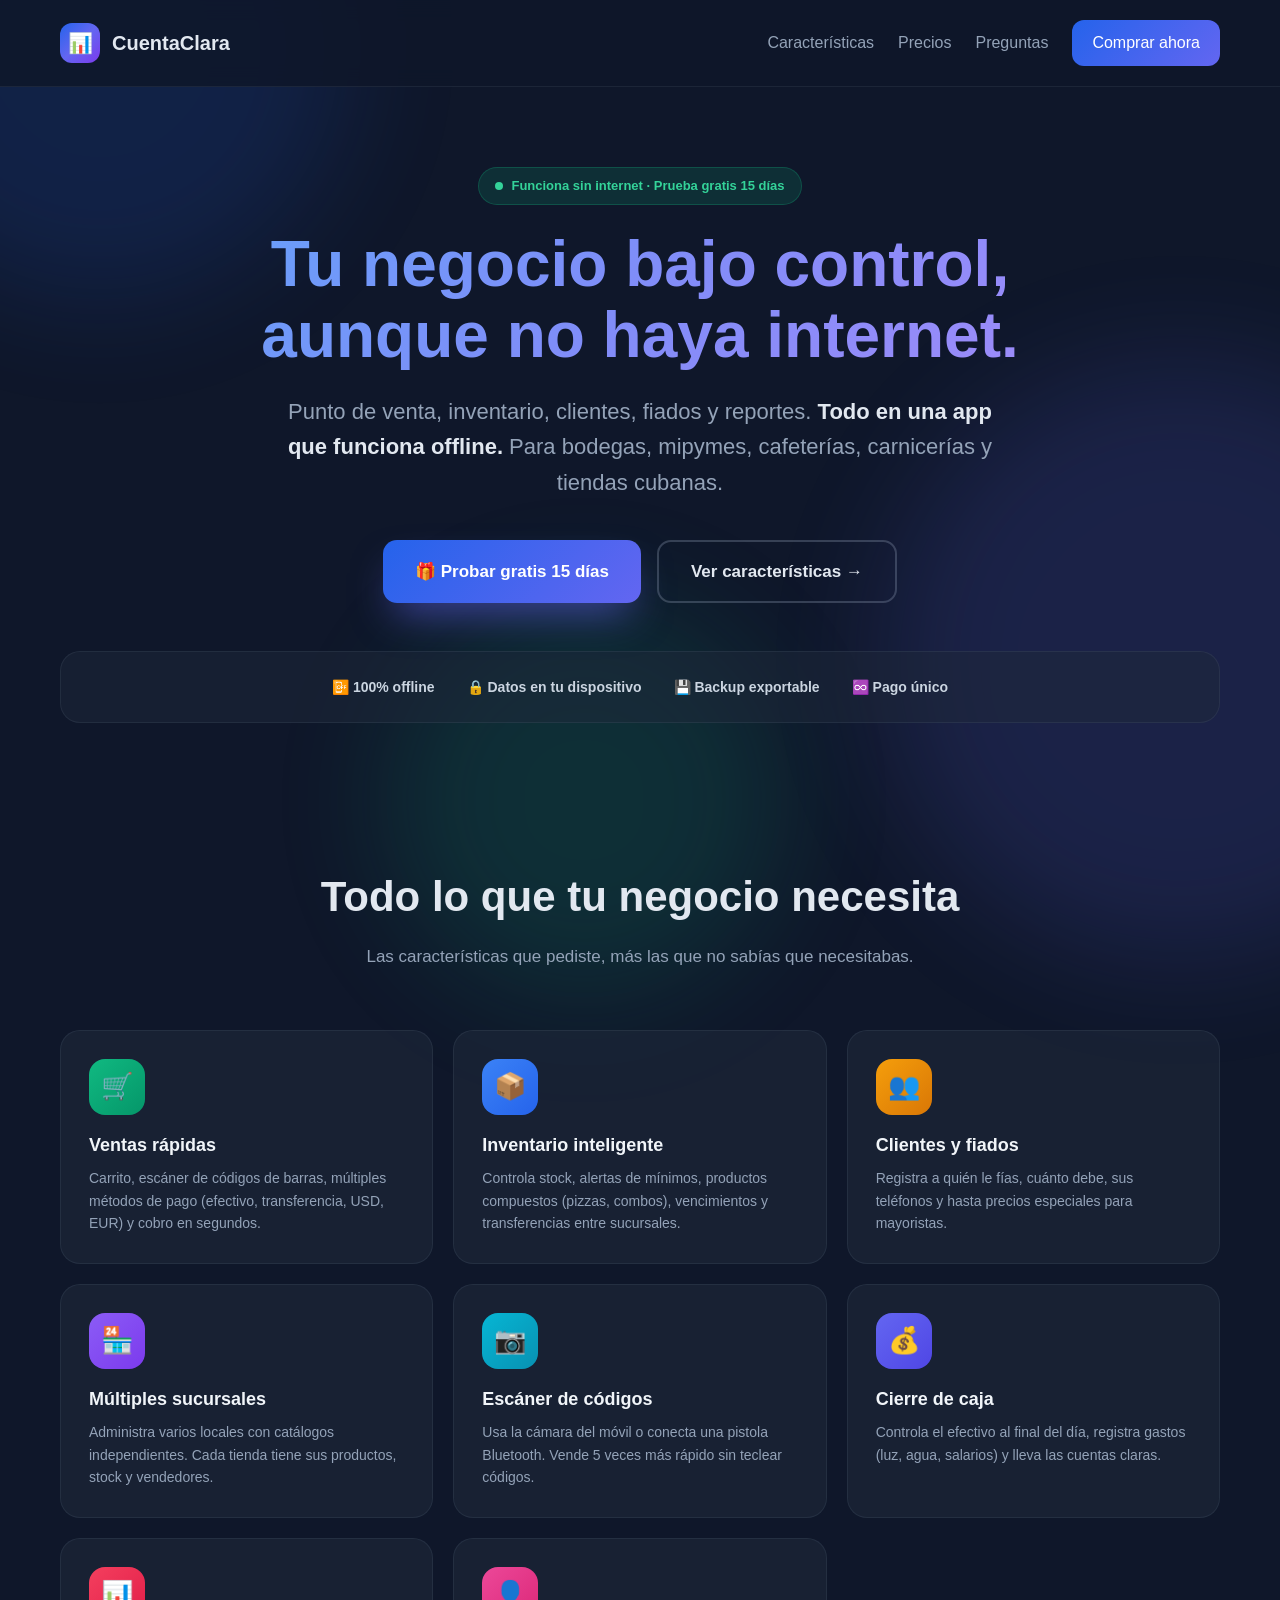
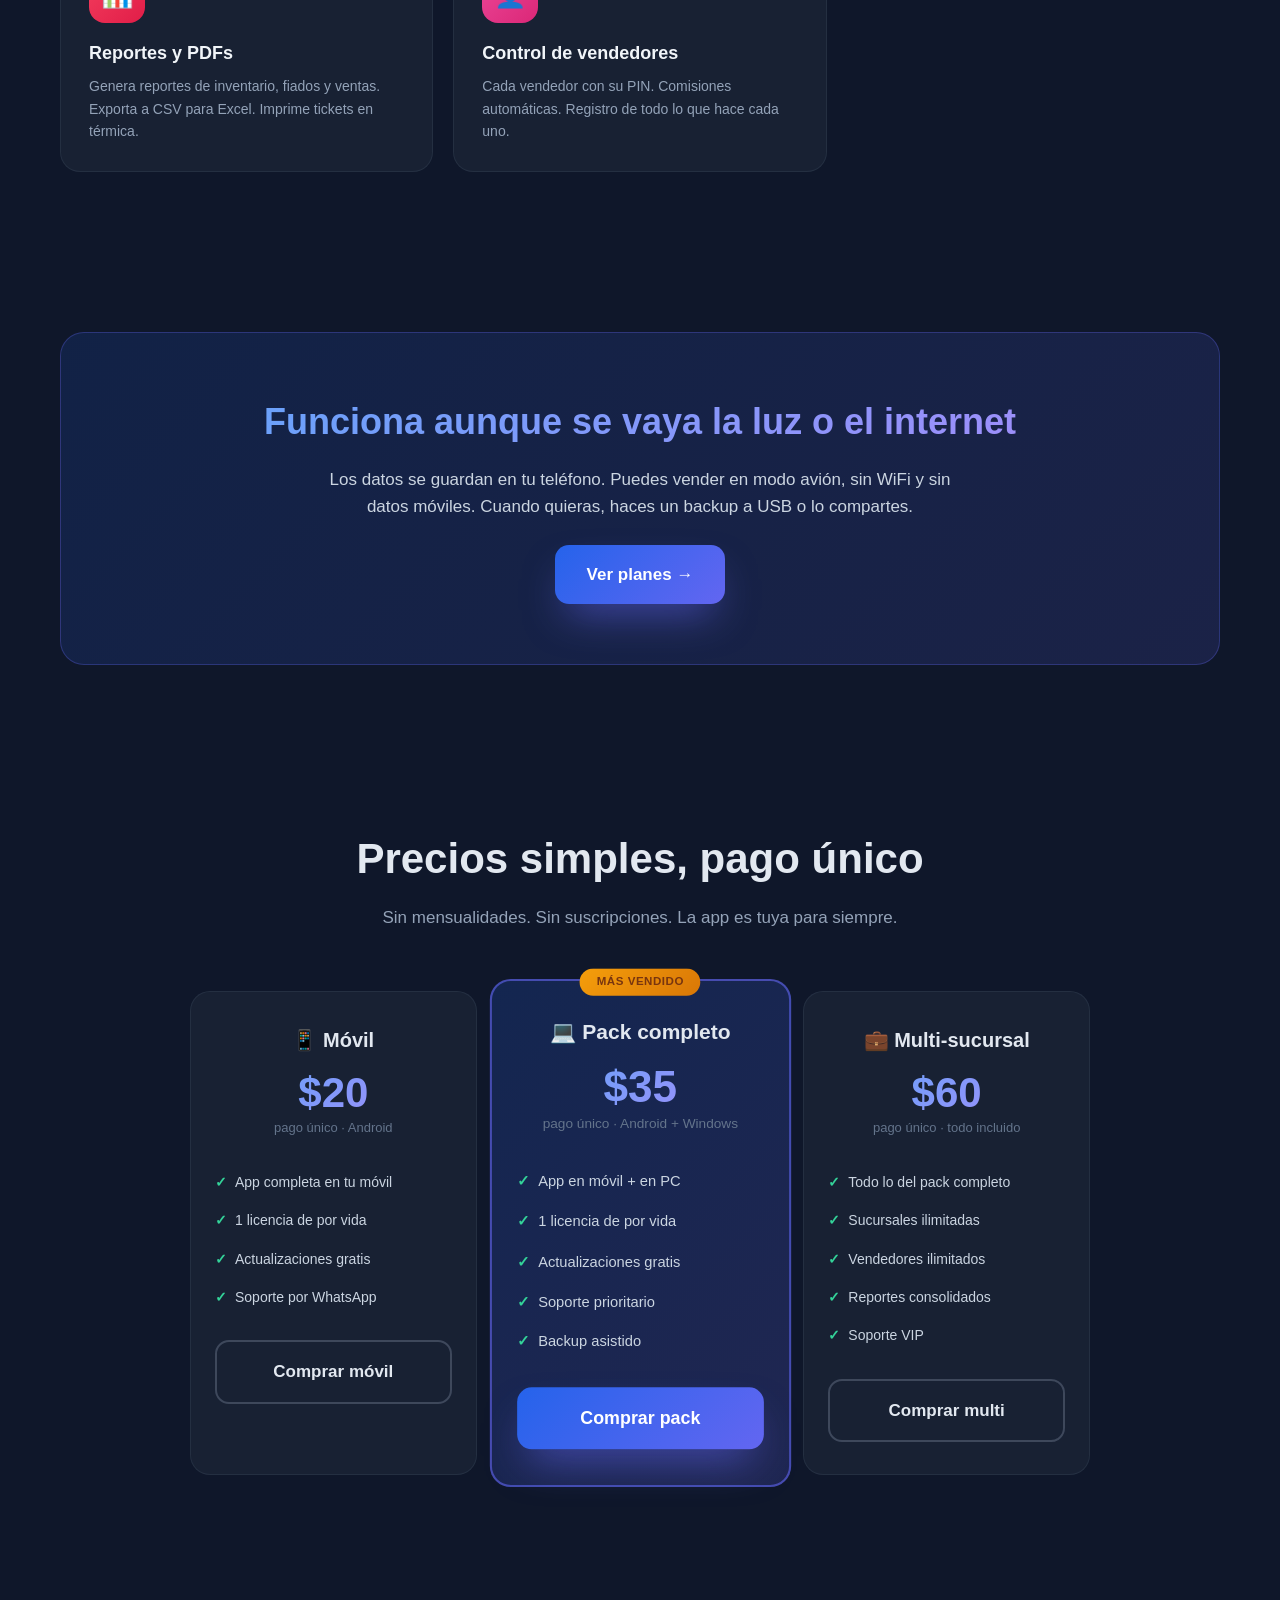
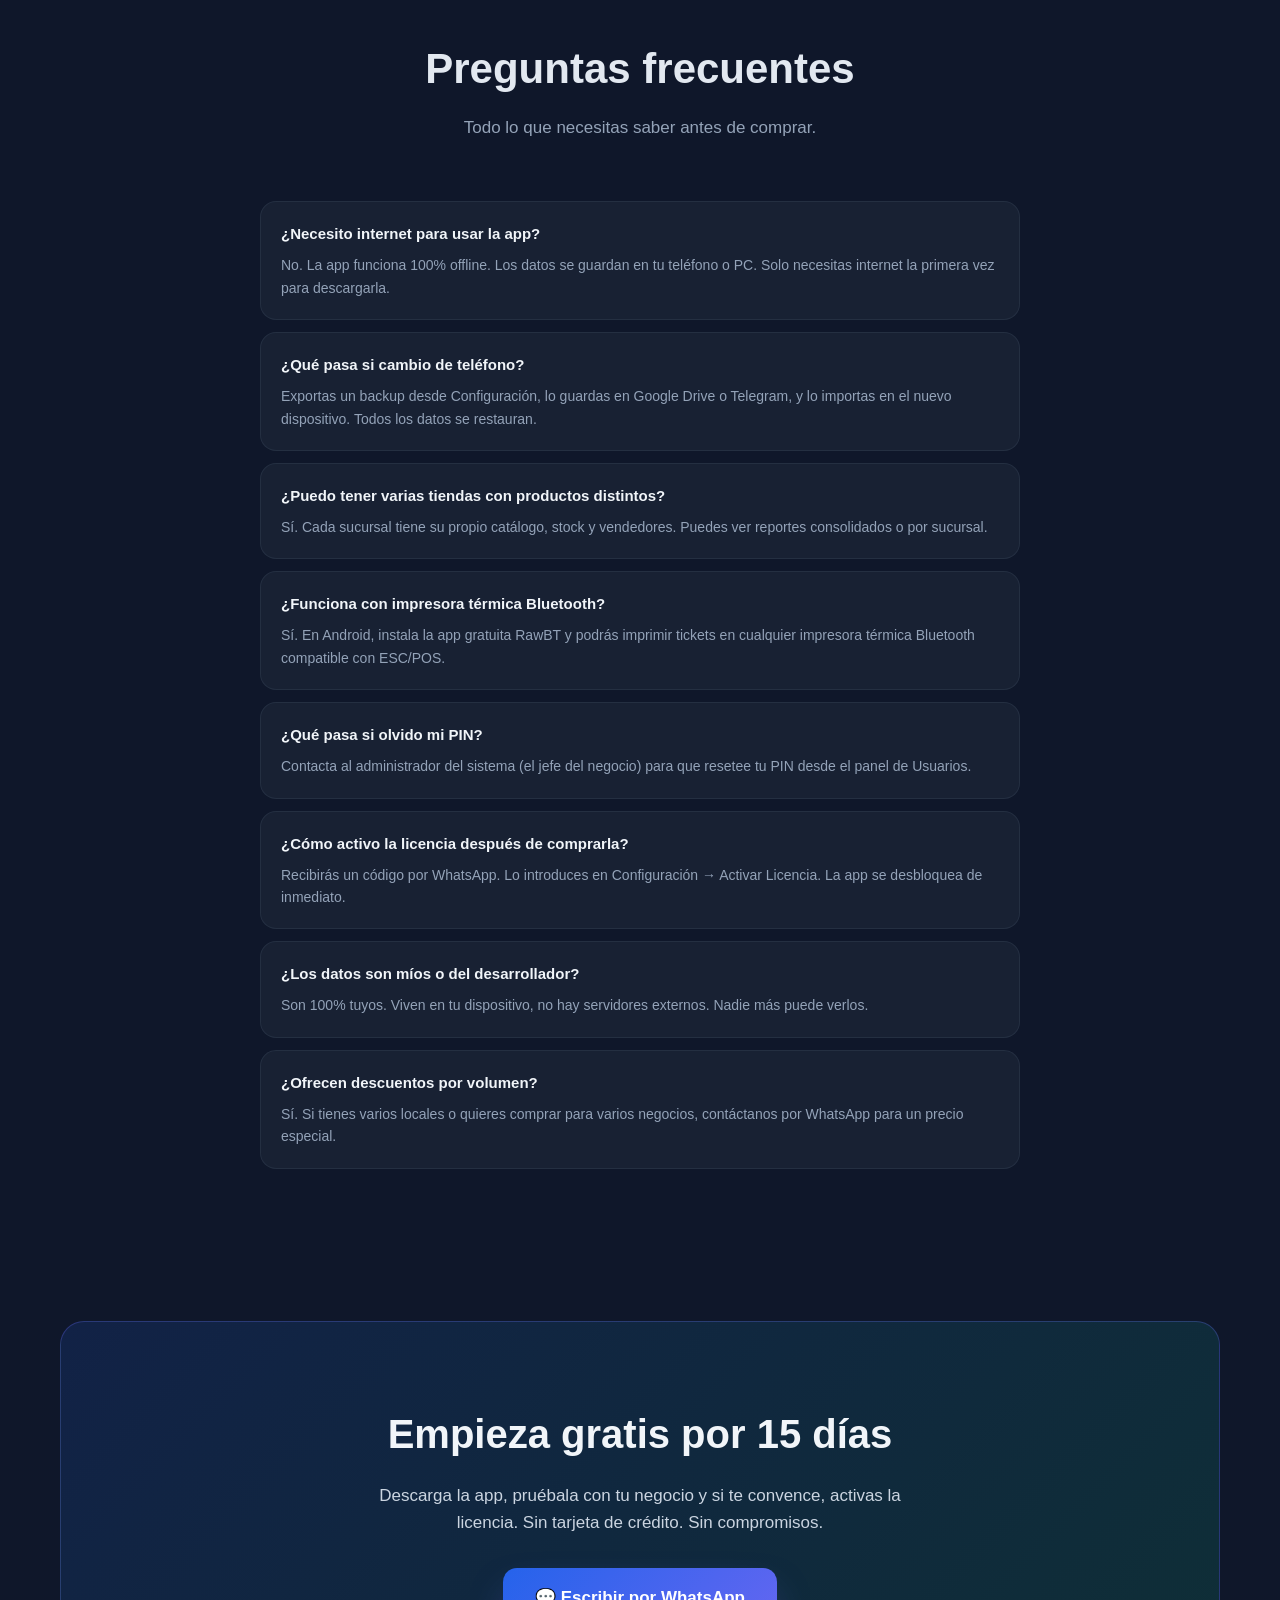
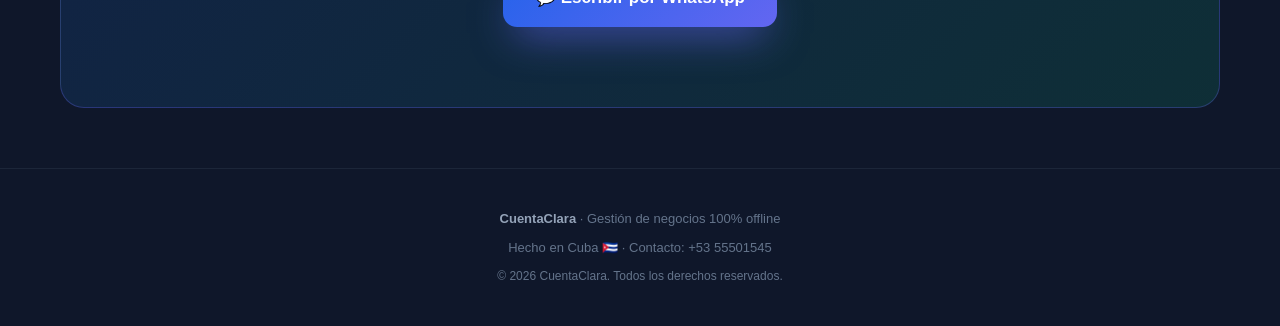
==== landing.html @ a3b2c97e "Mejora: landing rediseñada con mockups, comparativa y testimonios" ====
<!DOCTYPE html>
<html lang="es">
<head>
    <meta charset="UTF-8">
    <meta name="viewport" content="width=device-width, initial-scale=1.0">
    <title>CuentaClara — Gestión de Negocios 100% Offline</title>
    <meta name="description" content="Punto de venta, inventario, clientes y reportes. Funciona sin internet. Para mipymes, bodegas y tiendas cubanas.">
    <meta name="theme-color" content="#0f172a">
    <link rel="icon" href="./icon-512.png">
    <style>
        * { margin: 0; padding: 0; box-sizing: border-box; }
        html { scroll-behavior: smooth; }
        body {
            font-family: -apple-system, BlinkMacSystemFont, 'Segoe UI', Roboto, 'Helvetica Neue', Arial, sans-serif;
            background: #0f172a;
            color: #e2e8f0;
            line-height: 1.6;
            overflow-x: hidden;
        }
        .bg-decor { position: fixed; inset: 0; pointer-events: none; z-index: 0; }
        .blob { position: absolute; border-radius: 50%; filter: blur(60px); opacity: 0.15; }
        .blob-1 { width: 500px; height: 500px; background: #2563eb; top: -200px; left: -150px; }
        .blob-2 { width: 600px; height: 600px; background: #6366f1; top: 40%; right: -200px; }
        .blob-3 { width: 400px; height: 400px; background: #10b981; bottom: -100px; left: 30%; }
        .container { max-width: 1200px; margin: 0 auto; padding: 0 20px; position: relative; z-index: 1; }
        header {
            padding: 20px 0;
            border-bottom: 1px solid rgba(148, 163, 184, 0.1);
            backdrop-filter: blur(10px);
            position: sticky; top: 0;
            background: rgba(15, 23, 42, 0.85);
            z-index: 100;
        }
        .nav { display: flex; justify-content: space-between; align-items: center; }
        .logo { display: flex; align-items: center; gap: 12px; font-weight: 800; font-size: 20px; }
        .logo-icon {
            width: 40px; height: 40px; border-radius: 12px;
            background: linear-gradient(135deg, #2563eb, #6366f1, #7c3aed);
            display: flex; align-items: center; justify-content: center;
            font-size: 20px;
        }
        .nav-links { display: flex; gap: 24px; align-items: center; }
        .nav-links a { color: #94a3b8; text-decoration: none; font-weight: 500; transition: color 0.2s; }
        .nav-links a:hover { color: #e2e8f0; }
        .btn-cta {
            padding: 10px 20px; border-radius: 12px;
            background: linear-gradient(135deg, #2563eb, #6366f1);
            color: white !important; font-weight: 700;
            transition: transform 0.2s;
        }
        .btn-cta:hover { transform: translateY(-2px); }
        @media (max-width: 768px) {
            .nav-links a:not(.btn-cta) { display: none; }
        }
        .hero { padding: 80px 0 60px; text-align: center; }
        .hero-badge {
            display: inline-flex; align-items: center; gap: 8px;
            padding: 8px 16px; border-radius: 999px;
            background: rgba(16, 185, 129, 0.15);
            color: #34d399; font-size: 13px; font-weight: 700;
            border: 1px solid rgba(16, 185, 129, 0.25);
            margin-bottom: 24px;
        }
        .hero-badge .dot {
            width: 8px; height: 8px; border-radius: 50%; background: #34d399;
            animation: pulse 2s infinite;
        }
        @keyframes pulse {
            0%, 100% { opacity: 1; transform: scale(1); }
            50% { opacity: 0.5; transform: scale(0.85); }
        }
        h1 {
            font-size: clamp(36px, 6vw, 64px);
            font-weight: 900; line-height: 1.1;
            margin-bottom: 24px;
            background: linear-gradient(135deg, #60a5fa, #818cf8, #a78bfa);
            -webkit-background-clip: text;
            -webkit-text-fill-color: transparent;
            background-clip: text;
        }
        .hero p {
            font-size: clamp(16px, 2vw, 22px);
            color: #94a3b8; max-width: 720px;
            margin: 0 auto 40px;
        }
        .hero p strong { color: #e2e8f0; }
        .hero-buttons {
            display: flex; gap: 16px; justify-content: center; flex-wrap: wrap;
        }
        .btn {
            padding: 16px 32px; border-radius: 14px;
            font-weight: 800; font-size: 17px;
            text-decoration: none; display: inline-flex;
            align-items: center; gap: 8px;
            transition: transform 0.2s, box-shadow 0.2s;
            border: none; cursor: pointer;
        }
        .btn-primary {
            background: linear-gradient(135deg, #2563eb, #6366f1);
            color: white;
            box-shadow: 0 20px 40px -12px rgba(99, 102, 241, 0.6);
        }
        .btn-primary:hover { transform: translateY(-3px); box-shadow: 0 24px 50px -12px rgba(99, 102, 241, 0.8); }
        .btn-outline {
            background: transparent; color: #e2e8f0;
            border: 2px solid rgba(148, 163, 184, 0.3);
        }
        .btn-outline:hover { border-color: #6366f1; color: #a5b4fc; transform: translateY(-3px); }
        .trust {
            display: flex; gap: 32px; justify-content: center;
            flex-wrap: wrap; margin-top: 48px;
            padding: 24px; border-radius: 20px;
            background: rgba(30, 41, 59, 0.5);
            border: 1px solid rgba(148, 163, 184, 0.1);
        }
        .trust-item { display: flex; align-items: center; gap: 10px; color: #cbd5e1; font-weight: 600; font-size: 14px; }
        .section { padding: 80px 0; }
        .section-title {
            font-size: clamp(28px, 4vw, 42px);
            font-weight: 900; text-align: center;
            margin-bottom: 12px; color: #e2e8f0;
        }
        .section-sub {
            text-align: center; color: #94a3b8;
            font-size: 17px; max-width: 640px;
            margin: 0 auto 60px;
        }
        .features-grid {
            display: grid;
            grid-template-columns: repeat(auto-fit, minmax(280px, 1fr));
            gap: 20px;
        }
        .feature {
            padding: 28px; border-radius: 20px;
            background: rgba(30, 41, 59, 0.6);
            border: 1px solid rgba(148, 163, 184, 0.1);
            transition: transform 0.2s, border-color 0.2s;
        }
        .feature:hover { transform: translateY(-4px); border-color: rgba(99, 102, 241, 0.4); }
        .feature-icon {
            width: 56px; height: 56px; border-radius: 16px;
            display: flex; align-items: center; justify-content: center;
            font-size: 26px; margin-bottom: 16px;
        }
        .fi-blue { background: linear-gradient(135deg, #3b82f6, #2563eb); }
        .fi-violet { background: linear-gradient(135deg, #8b5cf6, #7c3aed); }
        .fi-emerald { background: linear-gradient(135deg, #10b981, #059669); }
        .fi-amber { background: linear-gradient(135deg, #f59e0b, #d97706); }
        .fi-rose { background: linear-gradient(135deg, #f43f5e, #e11d48); }
        .fi-cyan { background: linear-gradient(135deg, #06b6d4, #0891b2); }
        .fi-indigo { background: linear-gradient(135deg, #6366f1, #4f46e5); }
        .fi-pink { background: linear-gradient(135deg, #ec4899, #db2777); }
        .feature h3 { font-size: 18px; font-weight: 800; margin-bottom: 8px; color: #f1f5f9; }
        .feature p { color: #94a3b8; font-size: 14px; }
        .highlight {
            padding: 60px 40px; border-radius: 24px;
            background: linear-gradient(135deg, rgba(37, 99, 235, 0.15), rgba(99, 102, 241, 0.15));
            border: 1px solid rgba(99, 102, 241, 0.3);
            text-align: center;
        }
        .highlight h2 {
            font-size: clamp(24px, 3vw, 36px);
            font-weight: 900; margin-bottom: 16px;
            background: linear-gradient(135deg, #60a5fa, #a78bfa);
            -webkit-background-clip: text;
            -webkit-text-fill-color: transparent;
        }
        .highlight p { font-size: 17px; color: #cbd5e1; max-width: 640px; margin: 0 auto 24px; }
        .pricing {
            display: grid;
            grid-template-columns: repeat(auto-fit, minmax(260px, 1fr));
            gap: 20px; max-width: 900px; margin: 0 auto;
        }
        .price-card {
            padding: 32px 24px; border-radius: 20px;
            background: rgba(30, 41, 59, 0.6);
            border: 1px solid rgba(148, 163, 184, 0.1);
            text-align: center; position: relative;
        }
        .price-card.featured {
            background: linear-gradient(135deg, rgba(37, 99, 235, 0.2), rgba(99, 102, 241, 0.2));
            border: 2px solid rgba(99, 102, 241, 0.6);
            transform: scale(1.05);
        }
        .badge-pop {
            position: absolute; top: -12px; left: 50%; transform: translateX(-50%);
            padding: 4px 16px; border-radius: 999px;
            background: linear-gradient(135deg, #f59e0b, #d97706);
            color: #78350f; font-size: 11px; font-weight: 900;
            text-transform: uppercase; letter-spacing: 0.5px;
        }
        .price-title { font-size: 20px; font-weight: 800; margin-bottom: 8px; }
        .price-amount {
            font-size: 42px; font-weight: 900; line-height: 1;
            margin: 16px 0 4px;
            background: linear-gradient(135deg, #60a5fa, #a78bfa);
            -webkit-background-clip: text;
            -webkit-text-fill-color: transparent;
        }
        .price-period { color: #64748b; font-size: 13px; margin-bottom: 24px; }
        .price-features {
            list-style: none; text-align: left;
            margin: 24px 0; padding: 0;
        }
        .price-features li {
            padding: 8px 0; font-size: 14px; color: #cbd5e1;
            display: flex; align-items: center; gap: 8px;
        }
        .price-features li::before { content: '✓'; color: #34d399; font-weight: 900; }
        .cta-final {
            text-align: center; padding: 80px 20px;
            background: linear-gradient(135deg, rgba(37, 99, 235, 0.15), rgba(16, 185, 129, 0.15));
            border-radius: 24px; margin: 60px 0;
            border: 1px solid rgba(99, 102, 241, 0.3);
        }
        .cta-final h2 {
            font-size: clamp(28px, 4vw, 40px);
            font-weight: 900; margin-bottom: 16px; color: #f1f5f9;
        }
        .cta-final p { font-size: 17px; color: #cbd5e1; margin-bottom: 32px; max-width: 560px; margin-left: auto; margin-right: auto; }
        .faq-list { max-width: 760px; margin: 0 auto; }
        .faq-item {
            padding: 20px; margin-bottom: 12px;
            border-radius: 16px; background: rgba(30, 41, 59, 0.6);
            border: 1px solid rgba(148, 163, 184, 0.1);
        }
        .faq-q { font-weight: 800; color: #f1f5f9; margin-bottom: 8px; font-size: 15px; }
        .faq-a { color: #94a3b8; font-size: 14px; }
        footer {
            padding: 40px 0; border-top: 1px solid rgba(148, 163, 184, 0.1);
            text-align: center; color: #64748b; font-size: 13px;
        }
        footer strong { color: #94a3b8; }
        @media (max-width: 640px) {
            .hero { padding: 40px 0 30px; }
            .section { padding: 50px 0; }
            .trust { gap: 16px; padding: 16px; }
            .highlight { padding: 40px 20px; }
            .price-card.featured { transform: none; }
        }
    </style>
</head>
<body>
    <div class="bg-decor">
        <div class="blob blob-1"></div>
        <div class="blob blob-2"></div>
        <div class="blob blob-3"></div>
    </div>

    <header>
        <div class="container">
            <nav class="nav">
                <div class="logo">
                    <div class="logo-icon">📊</div>
                    <span>CuentaClara</span>
                </div>
                <div class="nav-links">
                    <a href="#features">Características</a>
                    <a href="#precios">Precios</a>
                    <a href="#faq">Preguntas</a>
                    <a href="#comprar" class="btn-cta">Comprar ahora</a>
                </div>
            </nav>
        </div>
    </header>

    <section class="hero">
        <div class="container">
            <div class="hero-badge">
                <span class="dot"></span>
                <span>Funciona sin internet · Prueba gratis 15 días</span>
            </div>
            <h1>Tu negocio bajo control,<br>aunque no haya internet.</h1>
            <p>
                Punto de venta, inventario, clientes, fiados y reportes.
                <strong>Todo en una app que funciona offline.</strong>
                Para bodegas, mipymes, cafeterías, carnicerías y tiendas cubanas.
            </p>
            <div class="hero-buttons">
                <a href="#precios" class="btn btn-primary">🎁 Probar gratis 15 días</a>
                <a href="#features" class="btn btn-outline">Ver características →</a>
            </div>
            <div class="trust">
                <div class="trust-item">📴 100% offline</div>
                <div class="trust-item">🔒 Datos en tu dispositivo</div>
                <div class="trust-item">💾 Backup exportable</div>
                <div class="trust-item">♾️ Pago único</div>
            </div>
        </div>
    </section>

    <section class="section" id="features">
        <div class="container">
            <h2 class="section-title">Todo lo que tu negocio necesita</h2>
            <p class="section-sub">Las características que pediste, más las que no sabías que necesitabas.</p>
            <div class="features-grid">
                <div class="feature">
                    <div class="feature-icon fi-emerald">🛒</div>
                    <h3>Ventas rápidas</h3>
                    <p>Carrito, escáner de códigos de barras, múltiples métodos de pago (efectivo, transferencia, USD, EUR) y cobro en segundos.</p>
                </div>
                <div class="feature">
                    <div class="feature-icon fi-blue">📦</div>
                    <h3>Inventario inteligente</h3>
                    <p>Controla stock, alertas de mínimos, productos compuestos (pizzas, combos), vencimientos y transferencias entre sucursales.</p>
                </div>
                <div class="feature">
                    <div class="feature-icon fi-amber">👥</div>
                    <h3>Clientes y fiados</h3>
                    <p>Registra a quién le fías, cuánto debe, sus teléfonos y hasta precios especiales para mayoristas.</p>
                </div>
                <div class="feature">
                    <div class="feature-icon fi-violet">🏪</div>
                    <h3>Múltiples sucursales</h3>
                    <p>Administra varios locales con catálogos independientes. Cada tienda tiene sus productos, stock y vendedores.</p>
                </div>
                <div class="feature">
                    <div class="feature-icon fi-cyan">📷</div>
                    <h3>Escáner de códigos</h3>
                    <p>Usa la cámara del móvil o conecta una pistola Bluetooth. Vende 5 veces más rápido sin teclear códigos.</p>
                </div>
                <div class="feature">
                    <div class="feature-icon fi-indigo">💰</div>
                    <h3>Cierre de caja</h3>
                    <p>Controla el efectivo al final del día, registra gastos (luz, agua, salarios) y lleva las cuentas claras.</p>
                </div>
                <div class="feature">
                    <div class="feature-icon fi-rose">📊</div>
                    <h3>Reportes y PDFs</h3>
                    <p>Genera reportes de inventario, fiados y ventas. Exporta a CSV para Excel. Imprime tickets en térmica.</p>
                </div>
                <div class="feature">
                    <div class="feature-icon fi-pink">👤</div>
                    <h3>Control de vendedores</h3>
                    <p>Cada vendedor con su PIN. Comisiones automáticas. Registro de todo lo que hace cada uno.</p>
                </div>
            </div>
        </div>
    </section>

    <section class="section">
        <div class="container">
            <div class="highlight">
                <h2>Funciona aunque se vaya la luz o el internet</h2>
                <p>Los datos se guardan en tu teléfono. Puedes vender en modo avión, sin WiFi y sin datos móviles. Cuando quieras, haces un backup a USB o lo compartes.</p>
                <a href="#precios" class="btn btn-primary">Ver planes →</a>
            </div>
        </div>
    </section>

    <section class="section" id="precios">
        <div class="container">
            <h2 class="section-title">Precios simples, pago único</h2>
            <p class="section-sub">Sin mensualidades. Sin suscripciones. La app es tuya para siempre.</p>
            <div class="pricing">
                <div class="price-card">
                    <div class="price-title">📱 Móvil</div>
                    <div class="price-amount">$20</div>
                    <div class="price-period">pago único · Android</div>
                    <ul class="price-features">
                        <li>App completa en tu móvil</li>
                        <li>1 licencia de por vida</li>
                        <li>Actualizaciones gratis</li>
                        <li>Soporte por WhatsApp</li>
                    </ul>
                    <a href="#comprar" class="btn btn-outline" style="width:100%; justify-content:center;">Comprar móvil</a>
                </div>
                <div class="price-card featured">
                    <div class="badge-pop">Más vendido</div>
                    <div class="price-title">💻 Pack completo</div>
                    <div class="price-amount">$35</div>
                    <div class="price-period">pago único · Android + Windows</div>
                    <ul class="price-features">
                        <li>App en móvil + en PC</li>
                        <li>1 licencia de por vida</li>
                        <li>Actualizaciones gratis</li>
                        <li>Soporte prioritario</li>
                        <li>Backup asistido</li>
                    </ul>
                    <a href="#comprar" class="btn btn-primary" style="width:100%; justify-content:center;">Comprar pack</a>
                </div>
                <div class="price-card">
                    <div class="price-title">💼 Multi-sucursal</div>
                    <div class="price-amount">$60</div>
                    <div class="price-period">pago único · todo incluido</div>
                    <ul class="price-features">
                        <li>Todo lo del pack completo</li>
                        <li>Sucursales ilimitadas</li>
                        <li>Vendedores ilimitados</li>
                        <li>Reportes consolidados</li>
                        <li>Soporte VIP</li>
                    </ul>
                    <a href="#comprar" class="btn btn-outline" style="width:100%; justify-content:center;">Comprar multi</a>
                </div>
            </div>
        </div>
    </section>

    <section class="section" id="faq">
        <div class="container">
            <h2 class="section-title">Preguntas frecuentes</h2>
            <p class="section-sub">Todo lo que necesitas saber antes de comprar.</p>
            <div class="faq-list">
                <div class="faq-item">
                    <div class="faq-q">¿Necesito internet para usar la app?</div>
                    <div class="faq-a">No. La app funciona 100% offline. Los datos se guardan en tu teléfono o PC. Solo necesitas internet la primera vez para descargarla.</div>
                </div>
                <div class="faq-item">
                    <div class="faq-q">¿Qué pasa si cambio de teléfono?</div>
                    <div class="faq-a">Exportas un backup desde Configuración, lo guardas en Google Drive o Telegram, y lo importas en el nuevo dispositivo. Todos los datos se restauran.</div>
                </div>
                <div class="faq-item">
                    <div class="faq-q">¿Puedo tener varias tiendas con productos distintos?</div>
                    <div class="faq-a">Sí. Cada sucursal tiene su propio catálogo, stock y vendedores. Puedes ver reportes consolidados o por sucursal.</div>
                </div>
                <div class="faq-item">
                    <div class="faq-q">¿Funciona con impresora térmica Bluetooth?</div>
                    <div class="faq-a">Sí. En Android, instala la app gratuita RawBT y podrás imprimir tickets en cualquier impresora térmica Bluetooth compatible con ESC/POS.</div>
                </div>
                <div class="faq-item">
                    <div class="faq-q">¿Qué pasa si olvido mi PIN?</div>
                    <div class="faq-a">Contacta al administrador del sistema (el jefe del negocio) para que resetee tu PIN desde el panel de Usuarios.</div>
                </div>
                <div class="faq-item">
                    <div class="faq-q">¿Cómo activo la licencia después de comprarla?</div>
                    <div class="faq-a">Recibirás un código por WhatsApp. Lo introduces en Configuración → Activar Licencia. La app se desbloquea de inmediato.</div>
                </div>
                <div class="faq-item">
                    <div class="faq-q">¿Los datos son míos o del desarrollador?</div>
                    <div class="faq-a">Son 100% tuyos. Viven en tu dispositivo, no hay servidores externos. Nadie más puede verlos.</div>
                </div>
                <div class="faq-item">
                    <div class="faq-q">¿Ofrecen descuentos por volumen?</div>
                    <div class="faq-a">Sí. Si tienes varios locales o quieres comprar para varios negocios, contáctanos por WhatsApp para un precio especial.</div>
                </div>
            </div>
        </div>
    </section>

    <section class="container">
        <div class="cta-final" id="comprar">
            <h2>Empieza gratis por 15 días</h2>
            <p>Descarga la app, pruébala con tu negocio y si te convence, activas la licencia. Sin tarjeta de crédito. Sin compromisos.</p>
            <a href="https://wa.me/5355501545?text=Hola%21%20Quiero%20probar%20CuentaClara%20en%20mi%20negocio" class="btn btn-primary" target="_blank">
                💬 Escribir por WhatsApp
            </a>
        </div>
    </section>

    <footer>
        <div class="container">
            <p><strong>CuentaClara</strong> · Gestión de negocios 100% offline</p>
            <p style="margin-top: 8px;">Hecho en Cuba 🇨🇺 · Contacto: +53 55501545</p>
            <p style="margin-top: 8px; font-size: 12px;">© 2026 CuentaClara. Todos los derechos reservados.</p>
        </div>
    </footer>
</body>
</html>
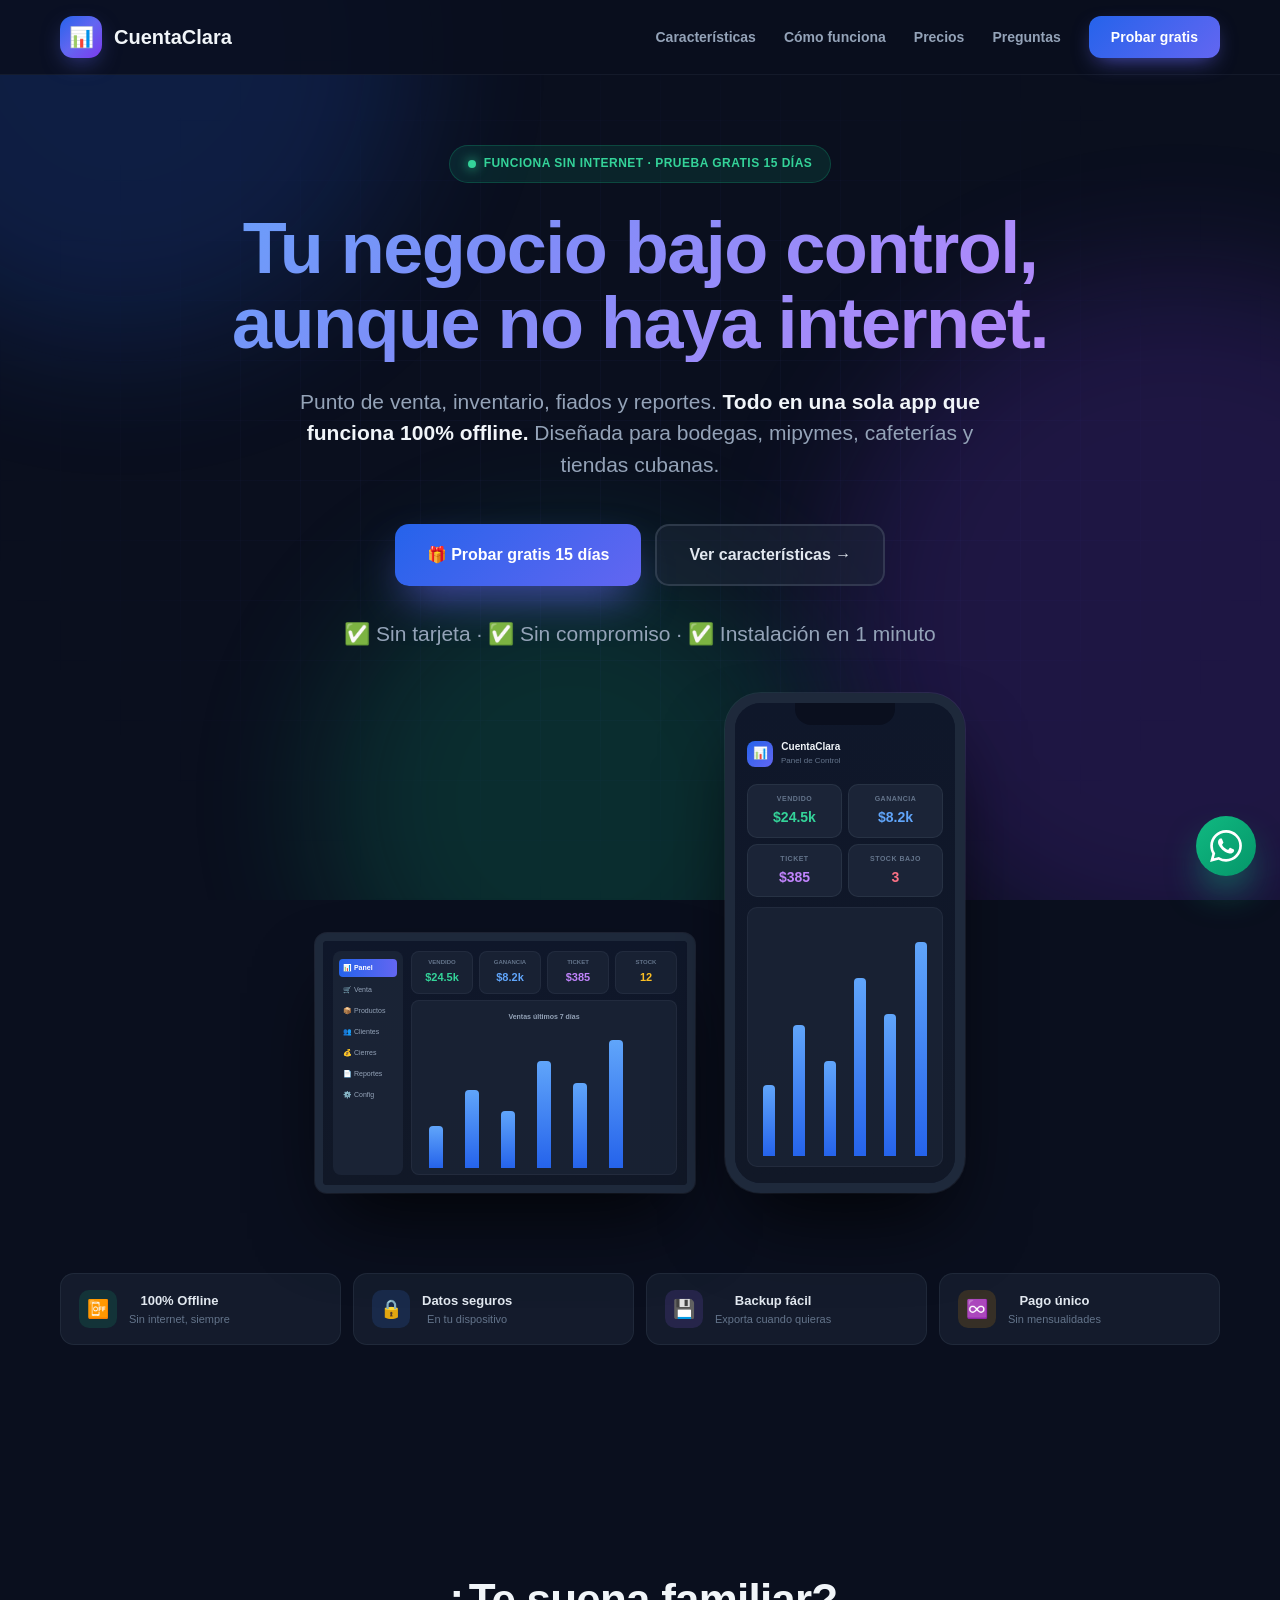
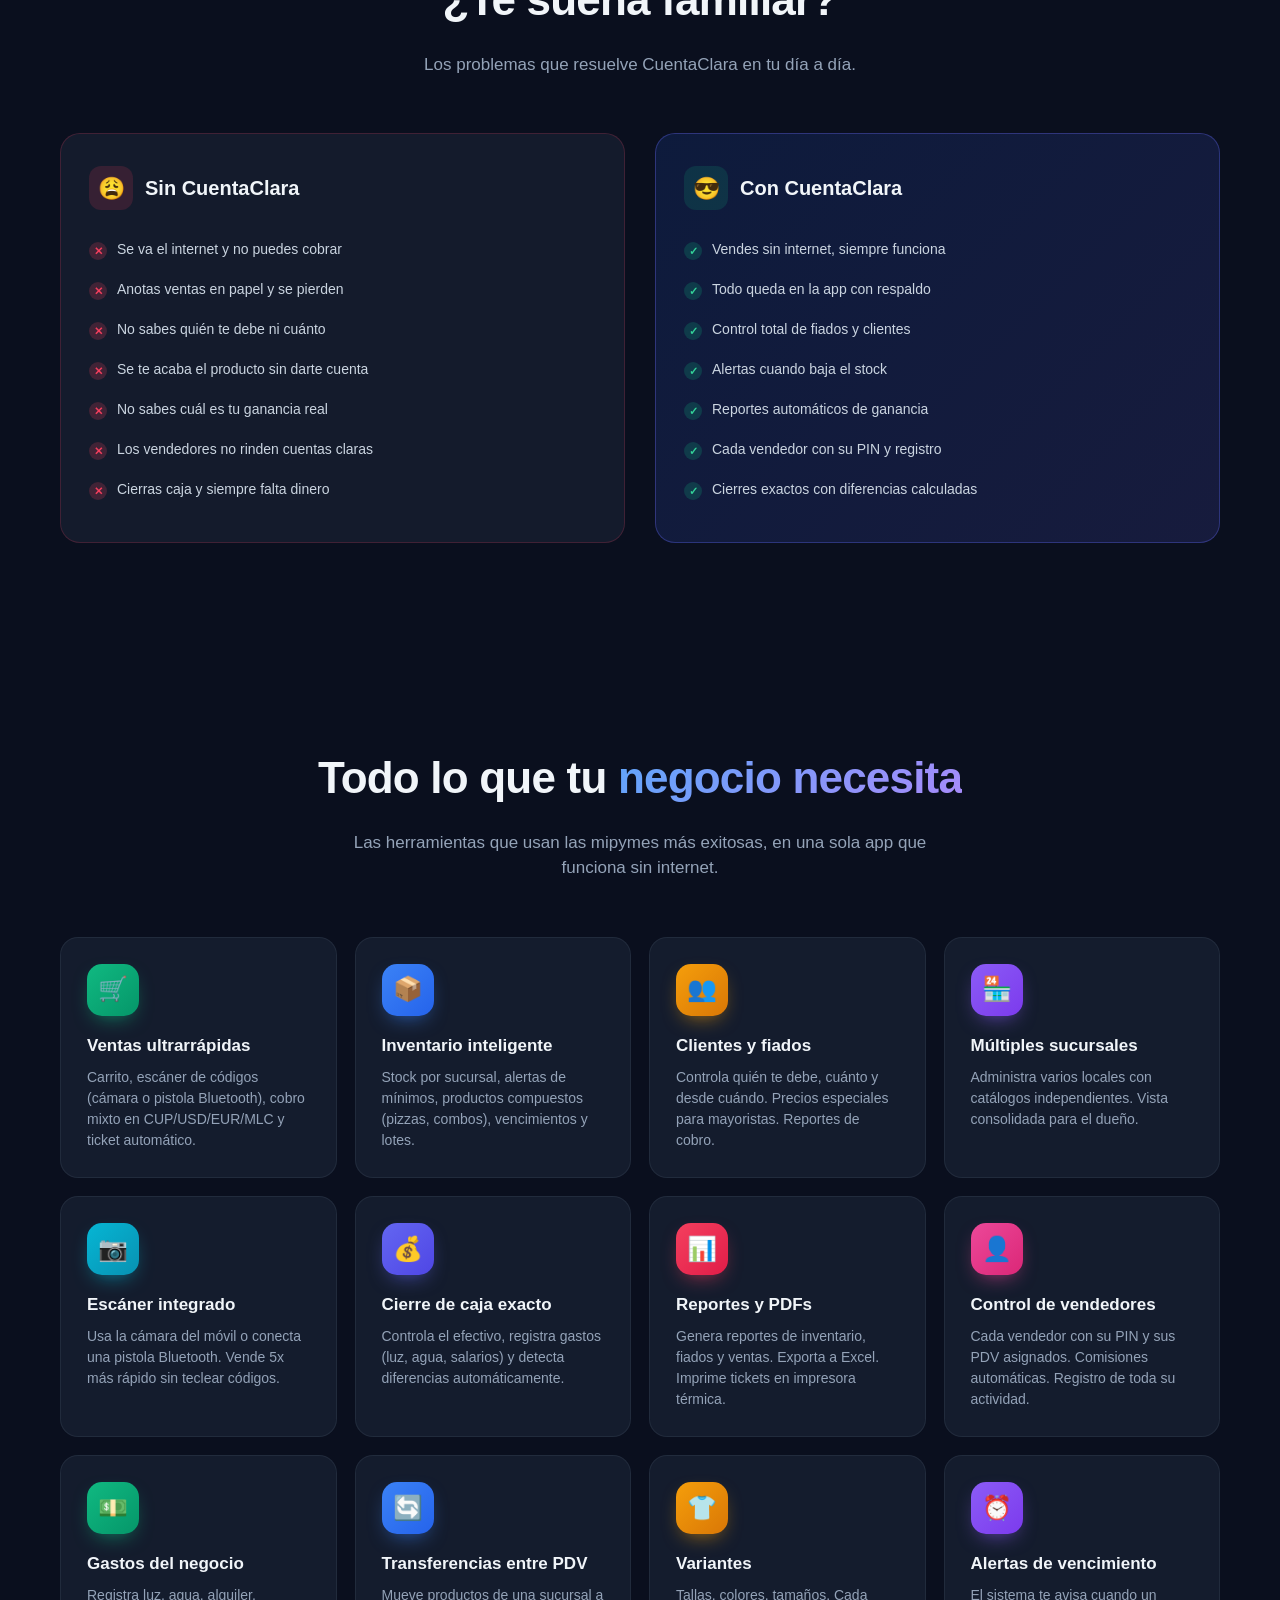
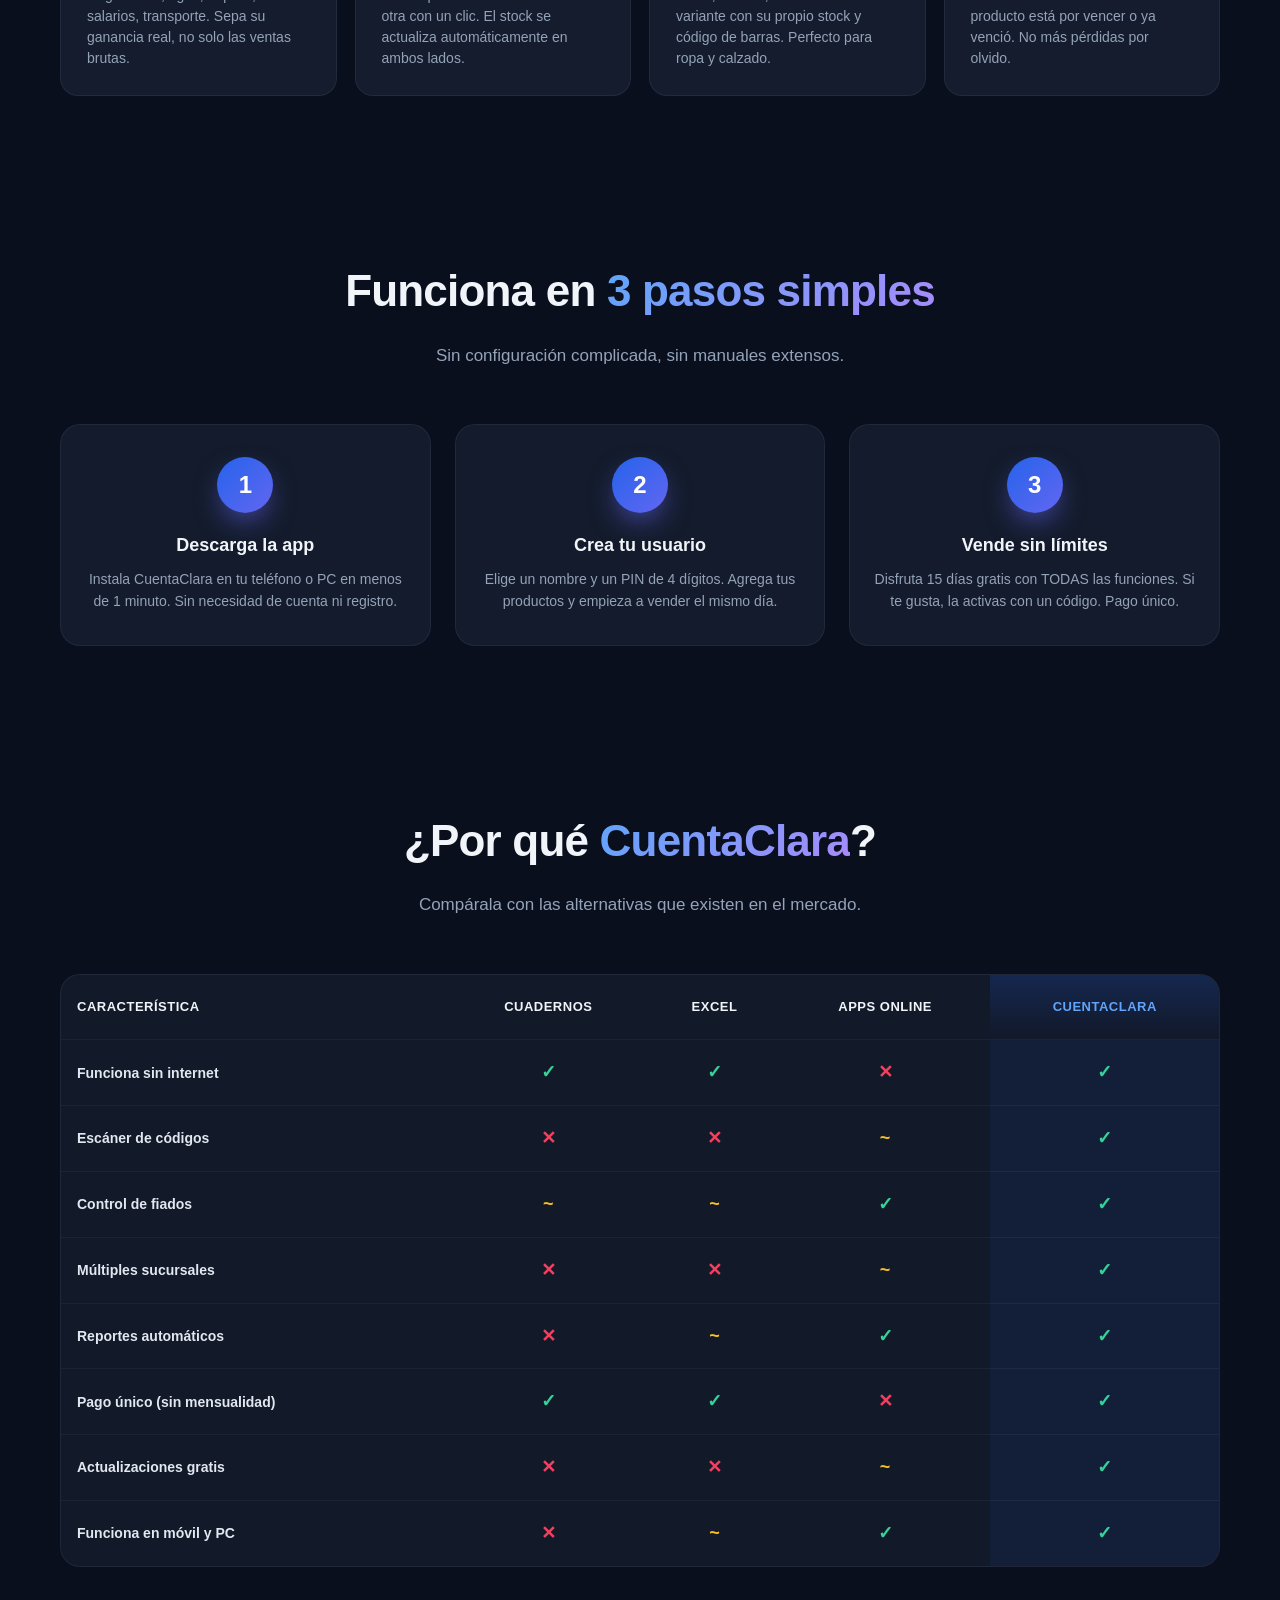
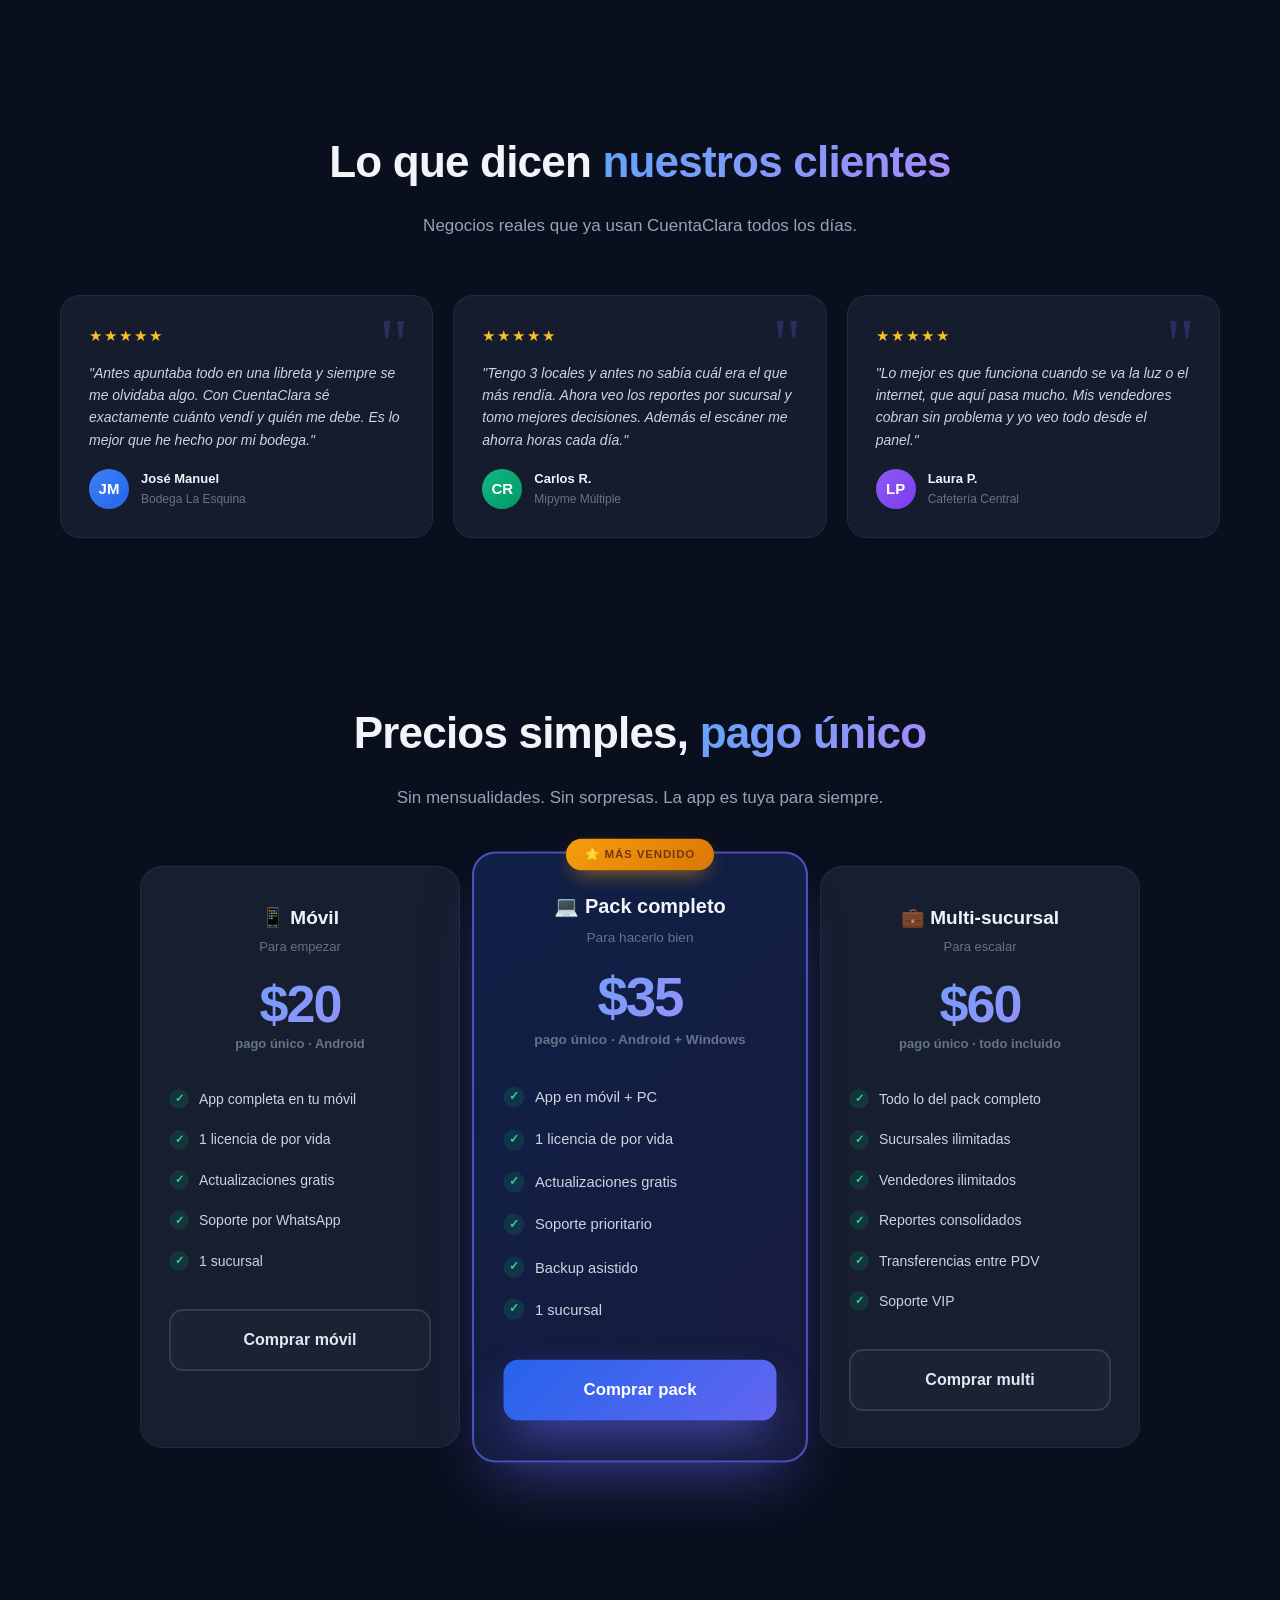
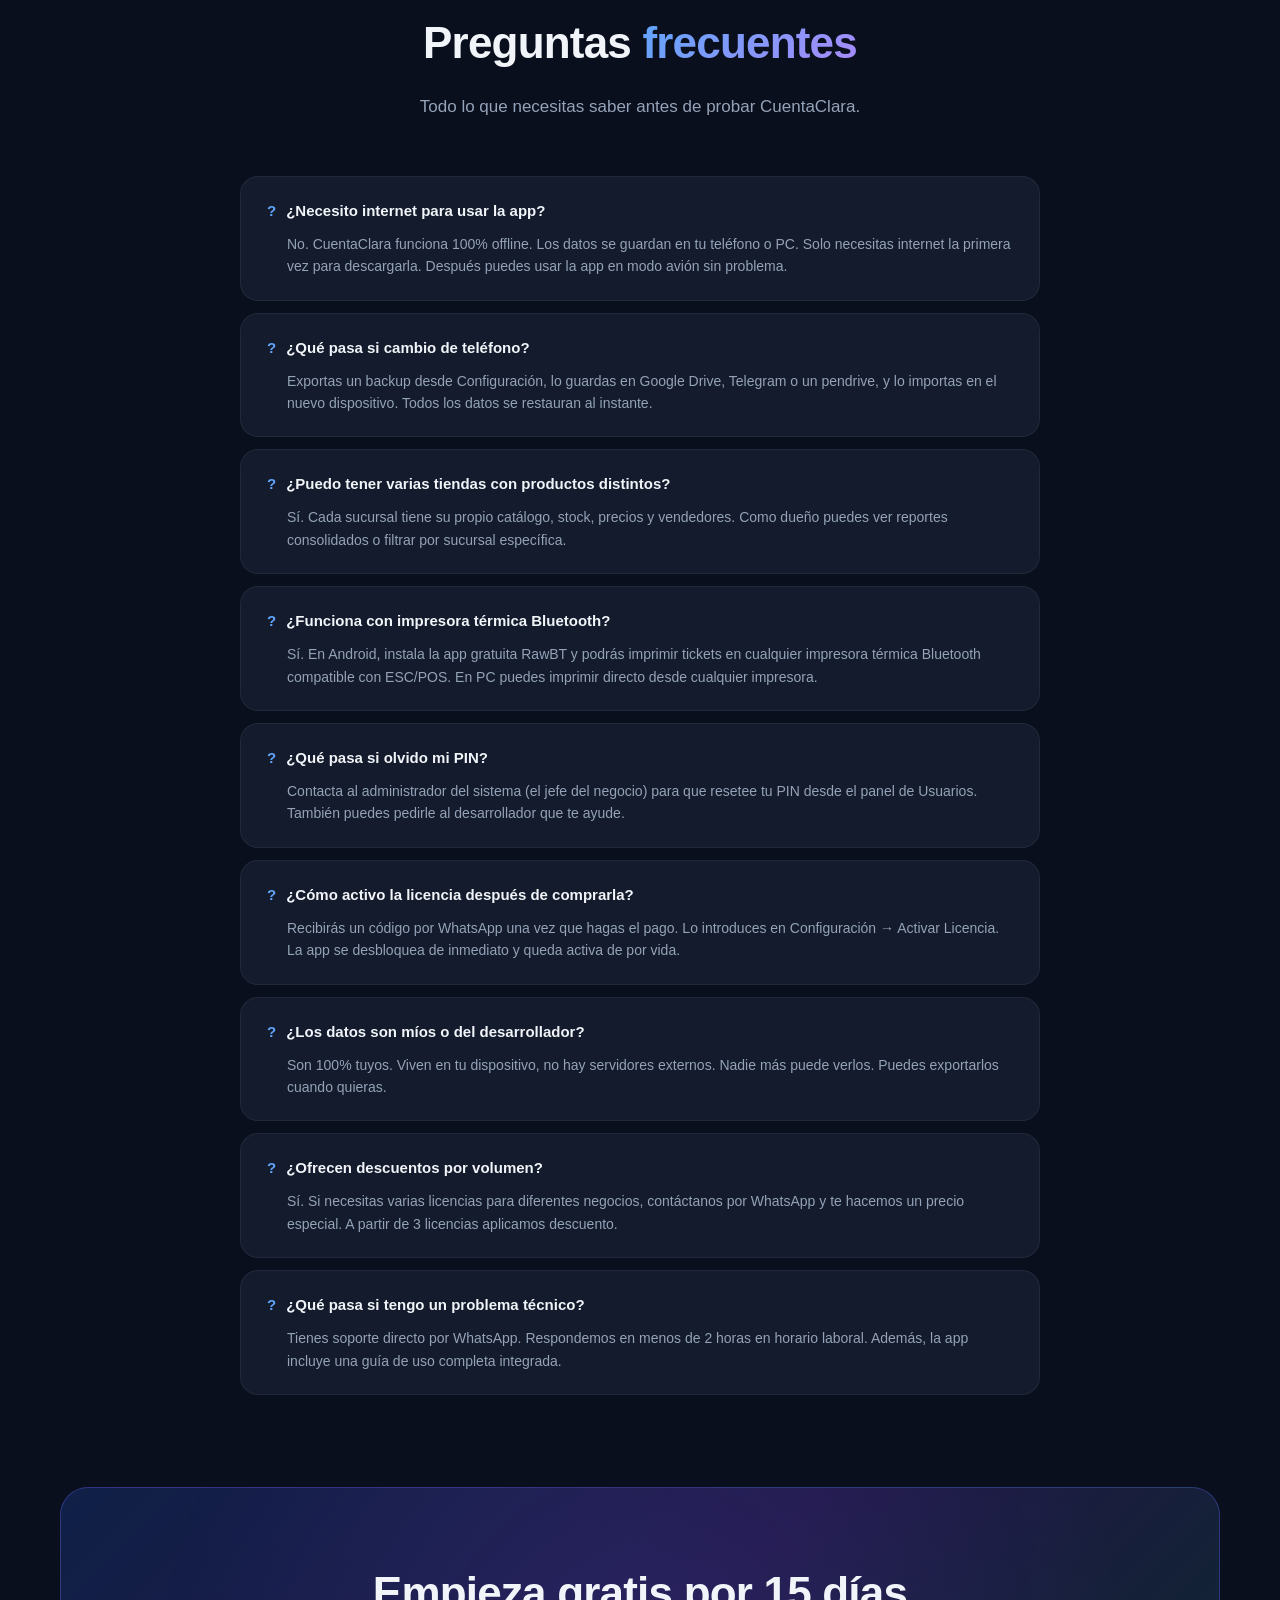
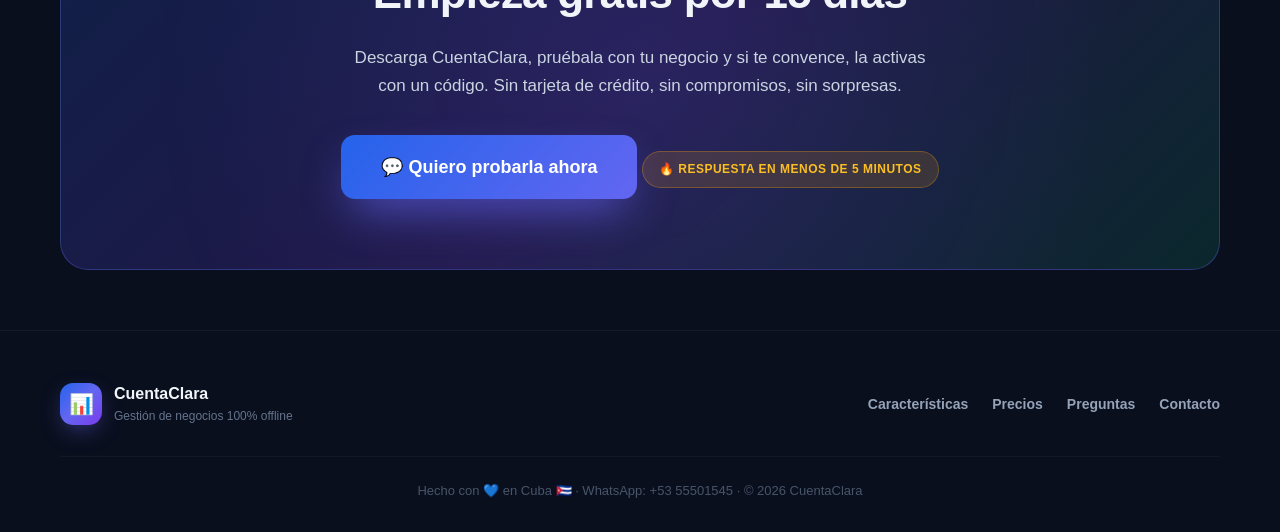
==== commit 5d95328d: "Update landing.html" ====
--- a/landing.html
+++ b/landing.html
@@ -1,252 +1,653 @@
+
 <!DOCTYPE html>
 <html lang="es">
 <head>
     <meta charset="UTF-8">
     <meta name="viewport" content="width=device-width, initial-scale=1.0">
-    <title>CuentaClara — Gestión de Negocios 100% Offline</title>
-    <meta name="description" content="Punto de venta, inventario, clientes y reportes. Funciona sin internet. Para mipymes, bodegas y tiendas cubanas.">
+    <title>CuentaClara — Gestiona tu negocio sin internet | Prueba gratis 15 días</title>
+    <meta name="description" content="Punto de venta, inventario, fiados y reportes 100% offline. La app que usan las mipymes cubanas para vender más y controlar todo. Prueba gratis 15 días.">
     <meta name="theme-color" content="#0f172a">
     <link rel="icon" href="./icon-512.png">
+    <meta property="og:title" content="CuentaClara — Gestiona tu negocio sin internet">
+    <meta property="og:description" content="App 100% offline para mipymes, bodegas y tiendas. Prueba gratis 15 días.">
     <style>
         * { margin: 0; padding: 0; box-sizing: border-box; }
         html { scroll-behavior: smooth; }
         body {
             font-family: -apple-system, BlinkMacSystemFont, 'Segoe UI', Roboto, 'Helvetica Neue', Arial, sans-serif;
-            background: #0f172a;
+            background: #0a0f1e;
             color: #e2e8f0;
             line-height: 1.6;
             overflow-x: hidden;
         }
-        .bg-decor { position: fixed; inset: 0; pointer-events: none; z-index: 0; }
-        .blob { position: absolute; border-radius: 50%; filter: blur(60px); opacity: 0.15; }
-        .blob-1 { width: 500px; height: 500px; background: #2563eb; top: -200px; left: -150px; }
-        .blob-2 { width: 600px; height: 600px; background: #6366f1; top: 40%; right: -200px; }
-        .blob-3 { width: 400px; height: 400px; background: #10b981; bottom: -100px; left: 30%; }
+
+        /* ===== FONDO DECORATIVO ===== */
+        .bg-decor { position: fixed; inset: 0; pointer-events: none; z-index: 0; overflow: hidden; }
+        .blob { position: absolute; border-radius: 50%; filter: blur(70px); opacity: 0.18; }
+        .blob-1 { width: 600px; height: 600px; background: #2563eb; top: -250px; left: -180px; }
+        .blob-2 { width: 700px; height: 700px; background: #7c3aed; top: 30%; right: -250px; }
+        .blob-3 { width: 500px; height: 500px; background: #10b981; bottom: -150px; left: 25%; }
+        .grid-overlay {
+            position: absolute; inset: 0;
+            background-image:
+                linear-gradient(rgba(99, 102, 241, 0.04) 1px, transparent 1px),
+                linear-gradient(90deg, rgba(99, 102, 241, 0.04) 1px, transparent 1px);
+            background-size: 60px 60px;
+            mask-image: radial-gradient(ellipse at center, black 30%, transparent 75%);
+            -webkit-mask-image: radial-gradient(ellipse at center, black 30%, transparent 75%);
+        }
+
         .container { max-width: 1200px; margin: 0 auto; padding: 0 20px; position: relative; z-index: 1; }
+
+        /* ===== HEADER ===== */
         header {
-            padding: 20px 0;
-            border-bottom: 1px solid rgba(148, 163, 184, 0.1);
-            backdrop-filter: blur(10px);
+            padding: 16px 0;
+            border-bottom: 1px solid rgba(148, 163, 184, 0.08);
             position: sticky; top: 0;
-            background: rgba(15, 23, 42, 0.85);
+            background: rgba(10, 15, 30, 0.85);
             z-index: 100;
         }
-        .nav { display: flex; justify-content: space-between; align-items: center; }
-        .logo { display: flex; align-items: center; gap: 12px; font-weight: 800; font-size: 20px; }
+        .nav { display: flex; justify-content: space-between; align-items: center; gap: 20px; }
+        .logo { display: flex; align-items: center; gap: 12px; font-weight: 900; font-size: 20px; color: #f1f5f9; }
         .logo-icon {
-            width: 40px; height: 40px; border-radius: 12px;
+            width: 42px; height: 42px; border-radius: 13px;
             background: linear-gradient(135deg, #2563eb, #6366f1, #7c3aed);
             display: flex; align-items: center; justify-content: center;
             font-size: 20px;
-        }
-        .nav-links { display: flex; gap: 24px; align-items: center; }
-        .nav-links a { color: #94a3b8; text-decoration: none; font-weight: 500; transition: color 0.2s; }
+            box-shadow: 0 8px 24px -8px rgba(99, 102, 241, 0.7);
+        }
+        .nav-links { display: flex; gap: 28px; align-items: center; }
+        .nav-links a { color: #94a3b8; text-decoration: none; font-weight: 600; font-size: 14px; transition: color 0.2s; }
         .nav-links a:hover { color: #e2e8f0; }
         .btn-cta {
-            padding: 10px 20px; border-radius: 12px;
+            padding: 10px 22px; border-radius: 12px;
             background: linear-gradient(135deg, #2563eb, #6366f1);
-            color: white !important; font-weight: 700;
-            transition: transform 0.2s;
-        }
-        .btn-cta:hover { transform: translateY(-2px); }
+            color: white !important; font-weight: 800;
+            box-shadow: 0 8px 22px -8px rgba(99, 102, 241, 0.8);
+            transition: transform 0.2s, box-shadow 0.2s;
+        }
+        .btn-cta:hover { transform: translateY(-2px); box-shadow: 0 12px 28px -8px rgba(99, 102, 241, 1); }
         @media (max-width: 768px) {
             .nav-links a:not(.btn-cta) { display: none; }
         }
-        .hero { padding: 80px 0 60px; text-align: center; }
+
+        /* ===== HERO ===== */
+        .hero { padding: 70px 0 40px; text-align: center; position: relative; }
         .hero-badge {
             display: inline-flex; align-items: center; gap: 8px;
-            padding: 8px 16px; border-radius: 999px;
-            background: rgba(16, 185, 129, 0.15);
-            color: #34d399; font-size: 13px; font-weight: 700;
+            padding: 8px 18px; border-radius: 999px;
+            background: rgba(16, 185, 129, 0.12);
+            color: #34d399; font-size: 12px; font-weight: 800;
             border: 1px solid rgba(16, 185, 129, 0.25);
-            margin-bottom: 24px;
+            margin-bottom: 28px;
+            text-transform: uppercase; letter-spacing: 0.5px;
         }
         .hero-badge .dot {
             width: 8px; height: 8px; border-radius: 50%; background: #34d399;
-            animation: pulse 2s infinite;
+            animation: pulse 1.8s infinite;
+            box-shadow: 0 0 12px #34d399;
         }
         @keyframes pulse {
             0%, 100% { opacity: 1; transform: scale(1); }
-            50% { opacity: 0.5; transform: scale(0.85); }
+            50% { opacity: 0.5; transform: scale(0.7); }
         }
         h1 {
-            font-size: clamp(36px, 6vw, 64px);
-            font-weight: 900; line-height: 1.1;
+            font-size: clamp(38px, 6.5vw, 72px);
+            font-weight: 900; line-height: 1.05;
             margin-bottom: 24px;
-            background: linear-gradient(135deg, #60a5fa, #818cf8, #a78bfa);
+            letter-spacing: -1.5px;
+            background: linear-gradient(135deg, #60a5fa 0%, #818cf8 40%, #a78bfa 70%, #c084fc 100%);
             -webkit-background-clip: text;
             -webkit-text-fill-color: transparent;
             background-clip: text;
         }
         .hero p {
-            font-size: clamp(16px, 2vw, 22px);
+            font-size: clamp(16px, 2vw, 21px);
             color: #94a3b8; max-width: 720px;
-            margin: 0 auto 40px;
-        }
-        .hero p strong { color: #e2e8f0; }
+            margin: 0 auto 44px;
+            line-height: 1.5;
+        }
+        .hero p strong { color: #f1f5f9; font-weight: 700; }
+
         .hero-buttons {
-            display: flex; gap: 16px; justify-content: center; flex-wrap: wrap;
+            display: flex; gap: 14px; justify-content: center; flex-wrap: wrap;
+            margin-bottom: 32px;
         }
         .btn {
             padding: 16px 32px; border-radius: 14px;
-            font-weight: 800; font-size: 17px;
+            font-weight: 800; font-size: 16px;
             text-decoration: none; display: inline-flex;
-            align-items: center; gap: 8px;
+            align-items: center; justify-content: center; gap: 10px;
             transition: transform 0.2s, box-shadow 0.2s;
             border: none; cursor: pointer;
+            font-family: inherit;
         }
         .btn-primary {
             background: linear-gradient(135deg, #2563eb, #6366f1);
             color: white;
-            box-shadow: 0 20px 40px -12px rgba(99, 102, 241, 0.6);
-        }
-        .btn-primary:hover { transform: translateY(-3px); box-shadow: 0 24px 50px -12px rgba(99, 102, 241, 0.8); }
+            box-shadow: 0 20px 45px -12px rgba(99, 102, 241, 0.75);
+        }
+        .btn-primary:hover { transform: translateY(-3px); box-shadow: 0 26px 55px -12px rgba(99, 102, 241, 1); }
         .btn-outline {
-            background: transparent; color: #e2e8f0;
-            border: 2px solid rgba(148, 163, 184, 0.3);
+            background: rgba(30, 41, 59, 0.5); color: #e2e8f0;
+            border: 2px solid rgba(148, 163, 184, 0.2);
         }
         .btn-outline:hover { border-color: #6366f1; color: #a5b4fc; transform: translateY(-3px); }
+
+        .hero-note {
+            font-size: 13px; color: #64748b; margin-bottom: 60px;
+        }
+        .hero-note strong { color: #94a3b8; }
+
+        /* ===== MOCKUP DEL MÓVIL/PC ===== */
+        .mockup-wrapper {
+            display: flex; justify-content: center; align-items: flex-end; gap: 30px;
+            margin-bottom: 80px; flex-wrap: wrap;
+        }
+        .phone-mockup {
+            width: 240px; height: 500px;
+            border-radius: 36px;
+            border: 10px solid #1e293b;
+            background: #0f172a;
+            position: relative; overflow: hidden;
+            box-shadow: 0 40px 80px -20px rgba(0, 0, 0, 0.8), 0 0 0 1px rgba(148, 163, 184, 0.15);
+            flex-shrink: 0;
+        }
+        .phone-notch {
+            position: absolute; top: 0; left: 50%; transform: translateX(-50%);
+            width: 100px; height: 22px; background: #0a0f1e;
+            border-radius: 0 0 16px 16px; z-index: 2;
+        }
+        .phone-screen {
+            position: absolute; inset: 0;
+            background: linear-gradient(180deg, #0f172a 0%, #111827 100%);
+            padding: 36px 12px 16px;
+            display: flex; flex-direction: column; gap: 10px;
+        }
+        .screen-header {
+            display: flex; align-items: center; gap: 8px; margin-bottom: 6px;
+        }
+        .screen-dot { width: 26px; height: 26px; border-radius: 8px; background: linear-gradient(135deg, #2563eb, #6366f1); display: flex; align-items: center; justify-content: center; font-size: 12px; }
+        .screen-title { font-size: 10px; font-weight: 800; color: #f1f5f9; }
+        .screen-sub { font-size: 8px; color: #64748b; }
+        .kpi-grid { display: grid; grid-template-columns: 1fr 1fr; gap: 6px; }
+        .kpi-card {
+            background: rgba(30, 41, 59, 0.8);
+            border-radius: 10px; padding: 8px;
+            border: 1px solid rgba(148, 163, 184, 0.1);
+        }
+        .kpi-label { font-size: 7px; color: #64748b; text-transform: uppercase; letter-spacing: 0.5px; font-weight: 700; }
+        .kpi-value { font-size: 14px; font-weight: 900; color: #f1f5f9; margin-top: 2px; }
+        .kpi-value.green { color: #34d399; }
+        .kpi-value.blue { color: #60a5fa; }
+        .kpi-value.purple { color: #c084fc; }
+        .screen-chart {
+            background: rgba(30, 41, 59, 0.6);
+            border-radius: 10px; padding: 10px 8px;
+            border: 1px solid rgba(148, 163, 184, 0.08);
+            flex: 1;
+            display: flex; align-items: flex-end; gap: 4px; justify-content: space-around;
+        }
+        .chart-bar { width: 12px; border-radius: 4px 4px 0 0; background: linear-gradient(180deg, #60a5fa, #2563eb); }
+        .chart-bar:nth-child(1) { height: 30%; }
+        .chart-bar:nth-child(2) { height: 55%; }
+        .chart-bar:nth-child(3) { height: 40%; }
+        .chart-bar:nth-child(4) { height: 75%; }
+        .chart-bar:nth-child(5) { height: 60%; }
+        .chart-bar:nth-child(6) { height: 90%; }
+
+        .pc-mockup {
+            width: 380px; height: 260px;
+            border-radius: 12px;
+            border: 8px solid #1e293b;
+            background: #0f172a;
+            position: relative; overflow: hidden;
+            box-shadow: 0 40px 80px -20px rgba(0, 0, 0, 0.8), 0 0 0 1px rgba(148, 163, 184, 0.15);
+            flex-shrink: 0;
+        }
+        .pc-screen {
+            position: absolute; inset: 0;
+            background: linear-gradient(180deg, #0f172a 0%, #111827 100%);
+            padding: 10px;
+            display: grid; grid-template-columns: 70px 1fr; gap: 8px;
+        }
+        .pc-sidebar {
+            background: rgba(30, 41, 59, 0.7);
+            border-radius: 8px; padding: 8px 6px;
+            display: flex; flex-direction: column; gap: 4px;
+        }
+        .pc-menu-item {
+            font-size: 7px; color: #94a3b8; padding: 3px 4px;
+            border-radius: 4px; display: flex; align-items: center; gap: 3px;
+        }
+        .pc-menu-item.active { background: linear-gradient(90deg, #2563eb, #6366f1); color: white; font-weight: 700; }
+        .pc-main { display: flex; flex-direction: column; gap: 6px; }
+        .pc-kpi-row { display: grid; grid-template-columns: repeat(4, 1fr); gap: 6px; }
+        .pc-kpi {
+            background: rgba(30, 41, 59, 0.6);
+            border: 1px solid rgba(148, 163, 184, 0.08);
+            border-radius: 8px; padding: 6px;
+        }
+        .pc-kpi-label { font-size: 6px; color: #64748b; text-transform: uppercase; font-weight: 700; }
+        .pc-kpi-value { font-size: 11px; font-weight: 900; color: #f1f5f9; margin-top: 1px; }
+        .pc-kpi-value.green { color: #34d399; }
+        .pc-kpi-value.blue { color: #60a5fa; }
+        .pc-kpi-value.purple { color: #c084fc; }
+        .pc-kpi-value.amber { color: #fbbf24; }
+        .pc-chart-area {
+            background: rgba(30, 41, 59, 0.6);
+            border: 1px solid rgba(148, 163, 184, 0.08);
+            border-radius: 8px; flex: 1; padding: 10px 8px 6px;
+            display: flex; flex-direction: column;
+        }
+        .pc-chart-title { font-size: 7px; color: #94a3b8; font-weight: 700; margin-bottom: 4px; }
+        .pc-chart-bars { display: flex; align-items: flex-end; gap: 3px; flex: 1; justify-content: space-around; }
+        .pc-chart-bars .chart-bar { width: 14px; }
+
+        @media (max-width: 768px) {
+            .pc-mockup { display: none; }
+            .phone-mockup { width: 200px; height: 420px; }
+            .phone-notch { width: 80px; height: 18px; }
+        }
+
+        /* ===== TRUST BAR ===== */
         .trust {
-            display: flex; gap: 32px; justify-content: center;
-            flex-wrap: wrap; margin-top: 48px;
-            padding: 24px; border-radius: 20px;
+            display: grid; grid-template-columns: repeat(auto-fit, minmax(180px, 1fr));
+            gap: 12px; margin-bottom: 100px;
+        }
+        .trust-item {
+            display: flex; align-items: center; gap: 12px;
+            padding: 16px 18px; border-radius: 14px;
             background: rgba(30, 41, 59, 0.5);
             border: 1px solid rgba(148, 163, 184, 0.1);
-        }
-        .trust-item { display: flex; align-items: center; gap: 10px; color: #cbd5e1; font-weight: 600; font-size: 14px; }
+            transition: transform 0.2s, border-color 0.2s;
+        }
+        .trust-item:hover { transform: translateY(-3px); border-color: rgba(99, 102, 241, 0.3); }
+        .trust-icon {
+            width: 38px; height: 38px; border-radius: 10px;
+            display: flex; align-items: center; justify-content: center;
+            font-size: 18px; flex-shrink: 0;
+        }
+        .trust-icon.green { background: rgba(16, 185, 129, 0.15); }
+        .trust-icon.blue { background: rgba(59, 130, 246, 0.15); }
+        .trust-icon.purple { background: rgba(139, 92, 246, 0.15); }
+        .trust-icon.amber { background: rgba(245, 158, 11, 0.15); }
+        .trust-text { font-size: 13px; font-weight: 700; color: #e2e8f0; line-height: 1.3; }
+        .trust-text small { display: block; color: #64748b; font-weight: 500; font-size: 11px; margin-top: 2px; }
+
+        /* ===== SECCIONES ===== */
         .section { padding: 80px 0; }
         .section-title {
-            font-size: clamp(28px, 4vw, 42px);
+            font-size: clamp(28px, 4vw, 44px);
             font-weight: 900; text-align: center;
-            margin-bottom: 12px; color: #e2e8f0;
+            margin-bottom: 16px; color: #f1f5f9;
+            letter-spacing: -0.8px;
+        }
+        .section-title .accent {
+            background: linear-gradient(135deg, #60a5fa, #a78bfa);
+            -webkit-background-clip: text;
+            -webkit-text-fill-color: transparent;
+            background-clip: text;
         }
         .section-sub {
             text-align: center; color: #94a3b8;
             font-size: 17px; max-width: 640px;
-            margin: 0 auto 60px;
-        }
+            margin: 0 auto 56px;
+            line-height: 1.5;
+        }
+
+        /* ===== PROBLEMA/SOLUCIÓN ===== */
+        .problem-solution {
+            display: grid; grid-template-columns: 1fr 1fr; gap: 30px;
+            margin-bottom: 40px;
+        }
+        .problem-card, .solution-card {
+            padding: 32px 28px; border-radius: 20px;
+            position: relative;
+        }
+        .problem-card {
+            background: rgba(30, 41, 59, 0.5);
+            border: 1px solid rgba(244, 63, 94, 0.2);
+        }
+        .solution-card {
+            background: linear-gradient(135deg, rgba(37, 99, 235, 0.15), rgba(99, 102, 241, 0.15));
+            border: 1px solid rgba(99, 102, 241, 0.35);
+        }
+        .ps-header {
+            display: flex; align-items: center; gap: 12px;
+            margin-bottom: 20px;
+        }
+        .ps-icon {
+            width: 44px; height: 44px; border-radius: 12px;
+            display: flex; align-items: center; justify-content: center;
+            font-size: 22px;
+        }
+        .ps-icon.red { background: rgba(244, 63, 94, 0.15); }
+        .ps-icon.green { background: rgba(16, 185, 129, 0.15); }
+        .ps-title { font-size: 20px; font-weight: 900; color: #f1f5f9; }
+        .ps-list { list-style: none; padding: 0; margin: 0; }
+        .ps-list li {
+            padding: 10px 0; font-size: 14px; color: #cbd5e1;
+            display: flex; align-items: flex-start; gap: 10px;
+            line-height: 1.4;
+        }
+        .ps-list li::before {
+            content: ''; flex-shrink: 0;
+            width: 18px; height: 18px; border-radius: 50%;
+            display: flex; align-items: center; justify-content: center;
+            font-size: 11px; font-weight: 900; margin-top: 2px;
+        }
+        .problem-card .ps-list li::before { content: '✕'; background: rgba(244, 63, 94, 0.2); color: #f43f5e; }
+        .solution-card .ps-list li::before { content: '✓'; background: rgba(16, 185, 129, 0.2); color: #34d399; }
+
+        @media (max-width: 768px) {
+            .problem-solution { grid-template-columns: 1fr; gap: 20px; }
+        }
+
+        /* ===== FEATURES GRID ===== */
         .features-grid {
             display: grid;
+            grid-template-columns: repeat(auto-fit, minmax(260px, 1fr));
+            gap: 18px;
+        }
+        .feature {
+            padding: 26px; border-radius: 18px;
+            background: rgba(30, 41, 59, 0.55);
+            border: 1px solid rgba(148, 163, 184, 0.1);
+            transition: transform 0.2s, border-color 0.2s, box-shadow 0.2s;
+        }
+        .feature:hover {
+            transform: translateY(-5px);
+            border-color: rgba(99, 102, 241, 0.4);
+            box-shadow: 0 20px 40px -20px rgba(99, 102, 241, 0.5);
+        }
+        .feature-icon {
+            width: 52px; height: 52px; border-radius: 15px;
+            display: flex; align-items: center; justify-content: center;
+            font-size: 24px; margin-bottom: 16px;
+        }
+        .fi-blue { background: linear-gradient(135deg, #3b82f6, #2563eb); box-shadow: 0 8px 20px -8px rgba(59, 130, 246, 0.7); }
+        .fi-violet { background: linear-gradient(135deg, #8b5cf6, #7c3aed); box-shadow: 0 8px 20px -8px rgba(139, 92, 246, 0.7); }
+        .fi-emerald { background: linear-gradient(135deg, #10b981, #059669); box-shadow: 0 8px 20px -8px rgba(16, 185, 129, 0.7); }
+        .fi-amber { background: linear-gradient(135deg, #f59e0b, #d97706); box-shadow: 0 8px 20px -8px rgba(245, 158, 11, 0.7); }
+        .fi-rose { background: linear-gradient(135deg, #f43f5e, #e11d48); box-shadow: 0 8px 20px -8px rgba(244, 63, 94, 0.7); }
+        .fi-cyan { background: linear-gradient(135deg, #06b6d4, #0891b2); box-shadow: 0 8px 20px -8px rgba(6, 182, 212, 0.7); }
+        .fi-indigo { background: linear-gradient(135deg, #6366f1, #4f46e5); box-shadow: 0 8px 20px -8px rgba(99, 102, 241, 0.7); }
+        .fi-pink { background: linear-gradient(135deg, #ec4899, #db2777); box-shadow: 0 8px 20px -8px rgba(236, 72, 153, 0.7); }
+        .feature h3 { font-size: 17px; font-weight: 800; margin-bottom: 8px; color: #f1f5f9; }
+        .feature p { color: #94a3b8; font-size: 14px; line-height: 1.5; }
+
+        /* ===== CÓMO FUNCIONA ===== */
+        .steps {
+            display: grid; grid-template-columns: repeat(auto-fit, minmax(240px, 1fr));
+            gap: 24px; position: relative;
+        }
+        .step {
+            text-align: center; padding: 32px 24px;
+            background: rgba(30, 41, 59, 0.5);
+            border: 1px solid rgba(148, 163, 184, 0.1);
+            border-radius: 20px; position: relative;
+        }
+        .step-num {
+            width: 56px; height: 56px; border-radius: 50%;
+            background: linear-gradient(135deg, #2563eb, #6366f1);
+            color: white; font-size: 24px; font-weight: 900;
+            display: flex; align-items: center; justify-content: center;
+            margin: 0 auto 18px;
+            box-shadow: 0 12px 30px -8px rgba(99, 102, 241, 0.8);
+        }
+        .step h3 { font-size: 18px; font-weight: 800; color: #f1f5f9; margin-bottom: 8px; }
+        .step p { color: #94a3b8; font-size: 14px; }
+
+        /* ===== COMPARATIVA ===== */
+        .comparison {
+            overflow-x: auto;
+            background: rgba(30, 41, 59, 0.4);
+            border-radius: 20px;
+            border: 1px solid rgba(148, 163, 184, 0.1);
+        }
+        .comparison table {
+            width: 100%; border-collapse: collapse;
+            min-width: 640px;
+        }
+        .comparison th, .comparison td {
+            padding: 18px 16px; text-align: center;
+            border-bottom: 1px solid rgba(148, 163, 184, 0.08);
+            font-size: 14px;
+        }
+        .comparison th {
+            font-weight: 900; color: #f1f5f9;
+            font-size: 13px; text-transform: uppercase;
+            letter-spacing: 0.5px;
+            padding: 22px 16px;
+        }
+        .comparison th.us {
+            background: linear-gradient(180deg, rgba(37, 99, 235, 0.2), transparent);
+            color: #60a5fa;
+            position: relative;
+        }
+        .comparison td { color: #cbd5e1; }
+        .comparison td.feature-name { text-align: left; font-weight: 600; color: #e2e8f0; }
+        .comparison td.us { background: rgba(37, 99, 235, 0.08); }
+        .comparison .check { color: #34d399; font-weight: 900; font-size: 18px; }
+        .comparison .cross { color: #f43f5e; font-weight: 900; font-size: 18px; }
+        .comparison .partial { color: #fbbf24; font-weight: 900; font-size: 18px; }
+        .comparison tr:last-child td { border-bottom: none; }
+
+        /* ===== TESTIMONIOS ===== */
+        .testimonials {
+            display: grid; grid-template-columns: repeat(auto-fit, minmax(280px, 1fr));
+            gap: 20px;
+        }
+        .testimonial {
+            padding: 28px; border-radius: 20px;
+            background: rgba(30, 41, 59, 0.55);
+            border: 1px solid rgba(148, 163, 184, 0.1);
+            position: relative;
+        }
+        .testimonial::before {
+            content: '"'; position: absolute; top: 12px; right: 24px;
+            font-size: 72px; font-family: Georgia, serif; line-height: 1;
+            color: rgba(99, 102, 241, 0.25);
+        }
+        .stars { color: #fbbf24; font-size: 15px; letter-spacing: 2px; margin-bottom: 14px; }
+        .testimonial p { color: #cbd5e1; font-size: 14px; line-height: 1.6; margin-bottom: 18px; font-style: italic; }
+        .testimonial-author { display: flex; align-items: center; gap: 12px; }
+        .author-avatar {
+            width: 40px; height: 40px; border-radius: 50%;
+            display: flex; align-items: center; justify-content: center;
+            color: white; font-weight: 900; font-size: 15px;
+        }
+        .author-avatar.a1 { background: linear-gradient(135deg, #3b82f6, #2563eb); }
+        .author-avatar.a2 { background: linear-gradient(135deg, #10b981, #059669); }
+        .author-avatar.a3 { background: linear-gradient(135deg, #8b5cf6, #7c3aed); }
+        .author-info { font-size: 13px; }
+        .author-name { font-weight: 800; color: #f1f5f9; }
+        .author-role { color: #64748b; font-size: 12px; }
+
+        /* ===== PRECIOS ===== */
+        .pricing {
+            display: grid;
             grid-template-columns: repeat(auto-fit, minmax(280px, 1fr));
-            gap: 20px;
-        }
-        .feature {
-            padding: 28px; border-radius: 20px;
+            gap: 20px; max-width: 1000px; margin: 0 auto;
+        }
+        .price-card {
+            padding: 36px 28px; border-radius: 22px;
             background: rgba(30, 41, 59, 0.6);
             border: 1px solid rgba(148, 163, 184, 0.1);
-            transition: transform 0.2s, border-color 0.2s;
-        }
-        .feature:hover { transform: translateY(-4px); border-color: rgba(99, 102, 241, 0.4); }
-        .feature-icon {
-            width: 56px; height: 56px; border-radius: 16px;
-            display: flex; align-items: center; justify-content: center;
-            font-size: 26px; margin-bottom: 16px;
-        }
-        .fi-blue { background: linear-gradient(135deg, #3b82f6, #2563eb); }
-        .fi-violet { background: linear-gradient(135deg, #8b5cf6, #7c3aed); }
-        .fi-emerald { background: linear-gradient(135deg, #10b981, #059669); }
-        .fi-amber { background: linear-gradient(135deg, #f59e0b, #d97706); }
-        .fi-rose { background: linear-gradient(135deg, #f43f5e, #e11d48); }
-        .fi-cyan { background: linear-gradient(135deg, #06b6d4, #0891b2); }
-        .fi-indigo { background: linear-gradient(135deg, #6366f1, #4f46e5); }
-        .fi-pink { background: linear-gradient(135deg, #ec4899, #db2777); }
-        .feature h3 { font-size: 18px; font-weight: 800; margin-bottom: 8px; color: #f1f5f9; }
-        .feature p { color: #94a3b8; font-size: 14px; }
-        .highlight {
-            padding: 60px 40px; border-radius: 24px;
-            background: linear-gradient(135deg, rgba(37, 99, 235, 0.15), rgba(99, 102, 241, 0.15));
-            border: 1px solid rgba(99, 102, 241, 0.3);
-            text-align: center;
-        }
-        .highlight h2 {
-            font-size: clamp(24px, 3vw, 36px);
-            font-weight: 900; margin-bottom: 16px;
+            text-align: center; position: relative;
+            transition: transform 0.2s;
+        }
+        .price-card:hover { transform: translateY(-6px); }
+        .price-card.featured {
+            background: linear-gradient(135deg, rgba(37, 99, 235, 0.2), rgba(99, 102, 241, 0.15));
+            border: 2px solid rgba(99, 102, 241, 0.7);
+            transform: scale(1.05);
+            box-shadow: 0 30px 60px -20px rgba(99, 102, 241, 0.5);
+        }
+        .price-card.featured:hover { transform: scale(1.05) translateY(-6px); }
+        .badge-pop {
+            position: absolute; top: -14px; left: 50%; transform: translateX(-50%);
+            padding: 6px 18px; border-radius: 999px;
+            background: linear-gradient(135deg, #f59e0b, #d97706);
+            color: #78350f; font-size: 11px; font-weight: 900;
+            text-transform: uppercase; letter-spacing: 0.8px;
+            box-shadow: 0 8px 20px -8px rgba(245, 158, 11, 0.8);
+            white-space: nowrap;
+        }
+        .price-title { font-size: 19px; font-weight: 800; margin-bottom: 4px; color: #f1f5f9; }
+        .price-desc { font-size: 13px; color: #64748b; margin-bottom: 20px; }
+        .price-amount {
+            font-size: 52px; font-weight: 900; line-height: 1;
+            margin: 8px 0 4px;
             background: linear-gradient(135deg, #60a5fa, #a78bfa);
             -webkit-background-clip: text;
             -webkit-text-fill-color: transparent;
-        }
-        .highlight p { font-size: 17px; color: #cbd5e1; max-width: 640px; margin: 0 auto 24px; }
-        .pricing {
-            display: grid;
-            grid-template-columns: repeat(auto-fit, minmax(260px, 1fr));
-            gap: 20px; max-width: 900px; margin: 0 auto;
-        }
-        .price-card {
-            padding: 32px 24px; border-radius: 20px;
-            background: rgba(30, 41, 59, 0.6);
-            border: 1px solid rgba(148, 163, 184, 0.1);
-            text-align: center; position: relative;
-        }
-        .price-card.featured {
-            background: linear-gradient(135deg, rgba(37, 99, 235, 0.2), rgba(99, 102, 241, 0.2));
-            border: 2px solid rgba(99, 102, 241, 0.6);
-            transform: scale(1.05);
-        }
-        .badge-pop {
-            position: absolute; top: -12px; left: 50%; transform: translateX(-50%);
-            padding: 4px 16px; border-radius: 999px;
-            background: linear-gradient(135deg, #f59e0b, #d97706);
-            color: #78350f; font-size: 11px; font-weight: 900;
-            text-transform: uppercase; letter-spacing: 0.5px;
-        }
-        .price-title { font-size: 20px; font-weight: 800; margin-bottom: 8px; }
-        .price-amount {
-            font-size: 42px; font-weight: 900; line-height: 1;
-            margin: 16px 0 4px;
-            background: linear-gradient(135deg, #60a5fa, #a78bfa);
-            -webkit-background-clip: text;
-            -webkit-text-fill-color: transparent;
-        }
-        .price-period { color: #64748b; font-size: 13px; margin-bottom: 24px; }
+            background-clip: text;
+            letter-spacing: -2px;
+        }
+        .price-period { color: #64748b; font-size: 13px; margin-bottom: 24px; font-weight: 600; }
         .price-features {
             list-style: none; text-align: left;
-            margin: 24px 0; padding: 0;
+            margin: 0 0 28px; padding: 0;
         }
         .price-features li {
-            padding: 8px 0; font-size: 14px; color: #cbd5e1;
-            display: flex; align-items: center; gap: 8px;
-        }
-        .price-features li::before { content: '✓'; color: #34d399; font-weight: 900; }
+            padding: 9px 0; font-size: 14px; color: #cbd5e1;
+            display: flex; align-items: center; gap: 10px;
+        }
+        .price-features li::before {
+            content: '✓'; color: #34d399; font-weight: 900;
+            flex-shrink: 0;
+            width: 20px; height: 20px; border-radius: 50%;
+            background: rgba(16, 185, 129, 0.15);
+            display: flex; align-items: center; justify-content: center;
+            font-size: 11px;
+        }
+        .price-card .btn { width: 100%; justify-content: center; }
+
+        /* ===== FAQ ===== */
+        .faq-list { max-width: 800px; margin: 0 auto; }
+        .faq-item {
+            padding: 22px 26px; margin-bottom: 12px;
+            border-radius: 18px; background: rgba(30, 41, 59, 0.5);
+            border: 1px solid rgba(148, 163, 184, 0.1);
+            transition: border-color 0.2s;
+        }
+        .faq-item:hover { border-color: rgba(99, 102, 241, 0.3); }
+        .faq-q {
+            font-weight: 800; color: #f1f5f9; margin-bottom: 10px;
+            font-size: 15px; display: flex; align-items: flex-start; gap: 10px;
+        }
+        .faq-q::before { content: '?'; color: #60a5fa; font-weight: 900; flex-shrink: 0; }
+        .faq-a { color: #94a3b8; font-size: 14px; line-height: 1.6; padding-left: 20px; }
+
+        /* ===== CTA FINAL ===== */
         .cta-final {
-            text-align: center; padding: 80px 20px;
-            background: linear-gradient(135deg, rgba(37, 99, 235, 0.15), rgba(16, 185, 129, 0.15));
-            border-radius: 24px; margin: 60px 0;
-            border: 1px solid rgba(99, 102, 241, 0.3);
+            text-align: center; padding: 70px 32px;
+            background: linear-gradient(135deg, rgba(37, 99, 235, 0.2), rgba(124, 58, 237, 0.2), rgba(16, 185, 129, 0.15));
+            border-radius: 28px;
+            border: 1px solid rgba(99, 102, 241, 0.35);
+            position: relative;
+            overflow: hidden;
+        }
+        .cta-final::before {
+            content: ''; position: absolute; top: -50%; left: -50%;
+            width: 200%; height: 200%;
+            background: radial-gradient(circle, rgba(99, 102, 241, 0.15), transparent 40%);
+            animation: rotate 20s linear infinite;
+        }
+        @keyframes rotate {
+            from { transform: rotate(0); }
+            to { transform: rotate(360deg); }
         }
         .cta-final h2 {
-            font-size: clamp(28px, 4vw, 40px);
+            font-size: clamp(28px, 4.5vw, 44px);
             font-weight: 900; margin-bottom: 16px; color: #f1f5f9;
-        }
-        .cta-final p { font-size: 17px; color: #cbd5e1; margin-bottom: 32px; max-width: 560px; margin-left: auto; margin-right: auto; }
-        .faq-list { max-width: 760px; margin: 0 auto; }
-        .faq-item {
-            padding: 20px; margin-bottom: 12px;
-            border-radius: 16px; background: rgba(30, 41, 59, 0.6);
-            border: 1px solid rgba(148, 163, 184, 0.1);
-        }
-        .faq-q { font-weight: 800; color: #f1f5f9; margin-bottom: 8px; font-size: 15px; }
-        .faq-a { color: #94a3b8; font-size: 14px; }
+            letter-spacing: -0.8px;
+            position: relative;
+        }
+        .cta-final p {
+            font-size: 17px; color: #cbd5e1;
+            margin-bottom: 32px; max-width: 580px;
+            margin-left: auto; margin-right: auto;
+            position: relative;
+        }
+        .cta-final .btn { position: relative; }
+        .cta-urgency {
+            display: inline-flex; align-items: center; gap: 8px;
+            padding: 8px 16px; border-radius: 999px;
+            background: rgba(245, 158, 11, 0.15);
+            color: #fbbf24; font-size: 12px; font-weight: 800;
+            border: 1px solid rgba(245, 158, 11, 0.3);
+            margin-top: 20px;
+            position: relative;
+            text-transform: uppercase; letter-spacing: 0.5px;
+        }
+
+        /* ===== FOOTER ===== */
         footer {
-            padding: 40px 0; border-top: 1px solid rgba(148, 163, 184, 0.1);
-            text-align: center; color: #64748b; font-size: 13px;
-        }
-        footer strong { color: #94a3b8; }
+            padding: 50px 0 30px;
+            border-top: 1px solid rgba(148, 163, 184, 0.08);
+            margin-top: 60px;
+        }
+        .footer-content {
+            display: flex; justify-content: space-between; align-items: center;
+            flex-wrap: wrap; gap: 20px;
+            margin-bottom: 30px;
+        }
+        .footer-brand { display: flex; align-items: center; gap: 12px; }
+        .footer-links { display: flex; gap: 24px; flex-wrap: wrap; }
+        .footer-links a {
+            color: #94a3b8; text-decoration: none; font-size: 14px; font-weight: 600;
+            transition: color 0.2s;
+        }
+        .footer-links a:hover { color: #e2e8f0; }
+        .footer-bottom {
+            padding-top: 24px;
+            border-top: 1px solid rgba(148, 163, 184, 0.06);
+            text-align: center; color: #475569; font-size: 13px;
+        }
+
+        /* ===== BOTÓN FLOTANTE WHATSAPP ===== */
+        .whatsapp-float {
+            position: fixed; bottom: 24px; right: 24px;
+            width: 60px; height: 60px; border-radius: 50%;
+            background: linear-gradient(135deg, #10b981, #059669);
+            display: flex; align-items: center; justify-content: center;
+            box-shadow: 0 20px 40px -12px rgba(16, 185, 129, 0.9);
+            z-index: 999;
+            transition: transform 0.2s;
+            animation: float-bounce 3s ease-in-out infinite;
+        }
+        .whatsapp-float:hover { transform: scale(1.1); }
+        .whatsapp-float svg { width: 32px; height: 32px; fill: white; }
+        @keyframes float-bounce {
+            0%, 100% { transform: translateY(0); }
+            50% { transform: translateY(-6px); }
+        }
+
         @media (max-width: 640px) {
-            .hero { padding: 40px 0 30px; }
-            .section { padding: 50px 0; }
-            .trust { gap: 16px; padding: 16px; }
-            .highlight { padding: 40px 20px; }
+            .hero { padding: 40px 0 20px; }
+            .section { padding: 55px 0; }
+            .trust { grid-template-columns: 1fr; }
             .price-card.featured { transform: none; }
+            .price-card.featured:hover { transform: translateY(-6px); }
+            .whatsapp-float { width: 54px; height: 54px; bottom: 18px; right: 18px; }
+            .whatsapp-float svg { width: 28px; height: 28px; }
+            .cta-final { padding: 50px 20px; }
         }
     </style>
 </head>
 <body>
+    <!-- Fondo decorativo -->
     <div class="bg-decor">
         <div class="blob blob-1"></div>
         <div class="blob blob-2"></div>
         <div class="blob blob-3"></div>
+        <div class="grid-overlay"></div>
     </div>
 
+    <!-- Header -->
     <header>
         <div class="container">
             <nav class="nav">
@@ -256,14 +657,16 @@
                 </div>
                 <div class="nav-links">
                     <a href="#features">Características</a>
+                    <a href="#como-funciona">Cómo funciona</a>
                     <a href="#precios">Precios</a>
                     <a href="#faq">Preguntas</a>
-                    <a href="#comprar" class="btn-cta">Comprar ahora</a>
+                    <a href="#comprar" class="btn-cta">Probar gratis</a>
                 </div>
             </nav>
         </div>
     </header>
 
+    <!-- Hero -->
     <section class="hero">
         <div class="container">
             <div class="hero-badge">
@@ -272,89 +675,403 @@
             </div>
             <h1>Tu negocio bajo control,<br>aunque no haya internet.</h1>
             <p>
-                Punto de venta, inventario, clientes, fiados y reportes.
-                <strong>Todo en una app que funciona offline.</strong>
-                Para bodegas, mipymes, cafeterías, carnicerías y tiendas cubanas.
+                Punto de venta, inventario, fiados y reportes.
+                <strong>Todo en una sola app que funciona 100% offline.</strong>
+                Diseñada para bodegas, mipymes, cafeterías y tiendas cubanas.
             </p>
             <div class="hero-buttons">
-                <a href="#precios" class="btn btn-primary">🎁 Probar gratis 15 días</a>
+                <a href="#comprar" class="btn btn-primary">🎁 Probar gratis 15 días</a>
                 <a href="#features" class="btn btn-outline">Ver características →</a>
             </div>
+            <p class="hero-note">
+                ✅ Sin tarjeta · ✅ Sin compromiso · ✅ Instalación en 1 minuto
+            </p>
+
+            <!-- Mockups -->
+            <div class="mockup-wrapper">
+                <!-- PC -->
+                <div class="pc-mockup">
+                    <div class="pc-screen">
+                        <div class="pc-sidebar">
+                            <div class="pc-menu-item active">📊 Panel</div>
+                            <div class="pc-menu-item">🛒 Venta</div>
+                            <div class="pc-menu-item">📦 Productos</div>
+                            <div class="pc-menu-item">👥 Clientes</div>
+                            <div class="pc-menu-item">💰 Cierres</div>
+                            <div class="pc-menu-item">📄 Reportes</div>
+                            <div class="pc-menu-item">⚙️ Config</div>
+                        </div>
+                        <div class="pc-main">
+                            <div class="pc-kpi-row">
+                                <div class="pc-kpi">
+                                    <div class="pc-kpi-label">Vendido</div>
+                                    <div class="pc-kpi-value green">$24.5k</div>
+                                </div>
+                                <div class="pc-kpi">
+                                    <div class="pc-kpi-label">Ganancia</div>
+                                    <div class="pc-kpi-value blue">$8.2k</div>
+                                </div>
+                                <div class="pc-kpi">
+                                    <div class="pc-kpi-label">Ticket</div>
+                                    <div class="pc-kpi-value purple">$385</div>
+                                </div>
+                                <div class="pc-kpi">
+                                    <div class="pc-kpi-label">Stock</div>
+                                    <div class="pc-kpi-value amber">12</div>
+                                </div>
+                            </div>
+                            <div class="pc-chart-area">
+                                <div class="pc-chart-title">Ventas últimos 7 días</div>
+                                <div class="pc-chart-bars">
+                                    <div class="chart-bar"></div>
+                                    <div class="chart-bar"></div>
+                                    <div class="chart-bar"></div>
+                                    <div class="chart-bar"></div>
+                                    <div class="chart-bar"></div>
+                                    <div class="chart-bar"></div>
+                                    <div class="chart-bar"></div>
+                                </div>
+                            </div>
+                        </div>
+                    </div>
+                </div>
+                <!-- Móvil -->
+                <div class="phone-mockup">
+                    <div class="phone-notch"></div>
+                    <div class="phone-screen">
+                        <div class="screen-header">
+                            <div class="screen-dot">📊</div>
+                            <div>
+                                <div class="screen-title">CuentaClara</div>
+                                <div class="screen-sub">Panel de Control</div>
+                            </div>
+                        </div>
+                        <div class="kpi-grid">
+                            <div class="kpi-card">
+                                <div class="kpi-label">Vendido</div>
+                                <div class="kpi-value green">$24.5k</div>
+                            </div>
+                            <div class="kpi-card">
+                                <div class="kpi-label">Ganancia</div>
+                                <div class="kpi-value blue">$8.2k</div>
+                            </div>
+                            <div class="kpi-card">
+                                <div class="kpi-label">Ticket</div>
+                                <div class="kpi-value purple">$385</div>
+                            </div>
+                            <div class="kpi-card">
+                                <div class="kpi-label">Stock Bajo</div>
+                                <div class="kpi-value" style="color:#fb7185">3</div>
+                            </div>
+                        </div>
+                        <div class="screen-chart">
+                            <div class="chart-bar"></div>
+                            <div class="chart-bar"></div>
+                            <div class="chart-bar"></div>
+                            <div class="chart-bar"></div>
+                            <div class="chart-bar"></div>
+                            <div class="chart-bar"></div>
+                        </div>
+                    </div>
+                </div>
+            </div>
+
+            <!-- Trust items -->
             <div class="trust">
-                <div class="trust-item">📴 100% offline</div>
-                <div class="trust-item">🔒 Datos en tu dispositivo</div>
-                <div class="trust-item">💾 Backup exportable</div>
-                <div class="trust-item">♾️ Pago único</div>
+                <div class="trust-item">
+                    <div class="trust-icon green">📴</div>
+                    <div class="trust-text">100% Offline
+                        <small>Sin internet, siempre</small>
+                    </div>
+                </div>
+                <div class="trust-item">
+                    <div class="trust-icon blue">🔒</div>
+                    <div class="trust-text">Datos seguros
+                        <small>En tu dispositivo</small>
+                    </div>
+                </div>
+                <div class="trust-item">
+                    <div class="trust-icon purple">💾</div>
+                    <div class="trust-text">Backup fácil
+                        <small>Exporta cuando quieras</small>
+                    </div>
+                </div>
+                <div class="trust-item">
+                    <div class="trust-icon amber">♾️</div>
+                    <div class="trust-text">Pago único
+                        <small>Sin mensualidades</small>
+                    </div>
+                </div>
             </div>
         </div>
     </section>
 
+    <!-- Problema / Solución -->
+    <section class="section">
+        <div class="container">
+            <h2 class="section-title">¿Te suena familiar?</h2>
+            <p class="section-sub">Los problemas que resuelve CuentaClara en tu día a día.</p>
+            <div class="problem-solution">
+                <div class="problem-card">
+                    <div class="ps-header">
+                        <div class="ps-icon red">😩</div>
+                        <div class="ps-title">Sin CuentaClara</div>
+                    </div>
+                    <ul class="ps-list">
+                        <li>Se va el internet y no puedes cobrar</li>
+                        <li>Anotas ventas en papel y se pierden</li>
+                        <li>No sabes quién te debe ni cuánto</li>
+                        <li>Se te acaba el producto sin darte cuenta</li>
+                        <li>No sabes cuál es tu ganancia real</li>
+                        <li>Los vendedores no rinden cuentas claras</li>
+                        <li>Cierras caja y siempre falta dinero</li>
+                    </ul>
+                </div>
+                <div class="solution-card">
+                    <div class="ps-header">
+                        <div class="ps-icon green">😎</div>
+                        <div class="ps-title">Con CuentaClara</div>
+                    </div>
+                    <ul class="ps-list">
+                        <li>Vendes sin internet, siempre funciona</li>
+                        <li>Todo queda en la app con respaldo</li>
+                        <li>Control total de fiados y clientes</li>
+                        <li>Alertas cuando baja el stock</li>
+                        <li>Reportes automáticos de ganancia</li>
+                        <li>Cada vendedor con su PIN y registro</li>
+                        <li>Cierres exactos con diferencias calculadas</li>
+                    </ul>
+                </div>
+            </div>
+        </div>
+    </section>
+
+    <!-- Features -->
     <section class="section" id="features">
         <div class="container">
-            <h2 class="section-title">Todo lo que tu negocio necesita</h2>
-            <p class="section-sub">Las características que pediste, más las que no sabías que necesitabas.</p>
+            <h2 class="section-title">Todo lo que tu <span class="accent">negocio necesita</span></h2>
+            <p class="section-sub">Las herramientas que usan las mipymes más exitosas, en una sola app que funciona sin internet.</p>
             <div class="features-grid">
                 <div class="feature">
                     <div class="feature-icon fi-emerald">🛒</div>
-                    <h3>Ventas rápidas</h3>
-                    <p>Carrito, escáner de códigos de barras, múltiples métodos de pago (efectivo, transferencia, USD, EUR) y cobro en segundos.</p>
+                    <h3>Ventas ultrarrápidas</h3>
+                    <p>Carrito, escáner de códigos (cámara o pistola Bluetooth), cobro mixto en CUP/USD/EUR/MLC y ticket automático.</p>
                 </div>
                 <div class="feature">
                     <div class="feature-icon fi-blue">📦</div>
                     <h3>Inventario inteligente</h3>
-                    <p>Controla stock, alertas de mínimos, productos compuestos (pizzas, combos), vencimientos y transferencias entre sucursales.</p>
+                    <p>Stock por sucursal, alertas de mínimos, productos compuestos (pizzas, combos), vencimientos y lotes.</p>
                 </div>
                 <div class="feature">
                     <div class="feature-icon fi-amber">👥</div>
                     <h3>Clientes y fiados</h3>
-                    <p>Registra a quién le fías, cuánto debe, sus teléfonos y hasta precios especiales para mayoristas.</p>
+                    <p>Controla quién te debe, cuánto y desde cuándo. Precios especiales para mayoristas. Reportes de cobro.</p>
                 </div>
                 <div class="feature">
                     <div class="feature-icon fi-violet">🏪</div>
                     <h3>Múltiples sucursales</h3>
-                    <p>Administra varios locales con catálogos independientes. Cada tienda tiene sus productos, stock y vendedores.</p>
+                    <p>Administra varios locales con catálogos independientes. Vista consolidada para el dueño.</p>
                 </div>
                 <div class="feature">
                     <div class="feature-icon fi-cyan">📷</div>
-                    <h3>Escáner de códigos</h3>
-                    <p>Usa la cámara del móvil o conecta una pistola Bluetooth. Vende 5 veces más rápido sin teclear códigos.</p>
+                    <h3>Escáner integrado</h3>
+                    <p>Usa la cámara del móvil o conecta una pistola Bluetooth. Vende 5x más rápido sin teclear códigos.</p>
                 </div>
                 <div class="feature">
                     <div class="feature-icon fi-indigo">💰</div>
-                    <h3>Cierre de caja</h3>
-                    <p>Controla el efectivo al final del día, registra gastos (luz, agua, salarios) y lleva las cuentas claras.</p>
+                    <h3>Cierre de caja exacto</h3>
+                    <p>Controla el efectivo, registra gastos (luz, agua, salarios) y detecta diferencias automáticamente.</p>
                 </div>
                 <div class="feature">
                     <div class="feature-icon fi-rose">📊</div>
                     <h3>Reportes y PDFs</h3>
-                    <p>Genera reportes de inventario, fiados y ventas. Exporta a CSV para Excel. Imprime tickets en térmica.</p>
+                    <p>Genera reportes de inventario, fiados y ventas. Exporta a Excel. Imprime tickets en impresora térmica.</p>
                 </div>
                 <div class="feature">
                     <div class="feature-icon fi-pink">👤</div>
                     <h3>Control de vendedores</h3>
-                    <p>Cada vendedor con su PIN. Comisiones automáticas. Registro de todo lo que hace cada uno.</p>
+                    <p>Cada vendedor con su PIN y sus PDV asignados. Comisiones automáticas. Registro de toda su actividad.</p>
+                </div>
+                <div class="feature">
+                    <div class="feature-icon fi-emerald">💵</div>
+                    <h3>Gastos del negocio</h3>
+                    <p>Registra luz, agua, alquiler, salarios, transporte. Sepa su ganancia real, no solo las ventas brutas.</p>
+                </div>
+                <div class="feature">
+                    <div class="feature-icon fi-blue">🔄</div>
+                    <h3>Transferencias entre PDV</h3>
+                    <p>Mueve productos de una sucursal a otra con un clic. El stock se actualiza automáticamente en ambos lados.</p>
+                </div>
+                <div class="feature">
+                    <div class="feature-icon fi-amber">👕</div>
+                    <h3>Variantes</h3>
+                    <p>Tallas, colores, tamaños. Cada variante con su propio stock y código de barras. Perfecto para ropa y calzado.</p>
+                </div>
+                <div class="feature">
+                    <div class="feature-icon fi-violet">⏰</div>
+                    <h3>Alertas de vencimiento</h3>
+                    <p>El sistema te avisa cuando un producto está por vencer o ya venció. No más pérdidas por olvido.</p>
                 </div>
             </div>
         </div>
     </section>
 
+    <!-- Cómo funciona -->
+    <section class="section" id="como-funciona">
+        <div class="container">
+            <h2 class="section-title">Funciona en <span class="accent">3 pasos simples</span></h2>
+            <p class="section-sub">Sin configuración complicada, sin manuales extensos.</p>
+            <div class="steps">
+                <div class="step">
+                    <div class="step-num">1</div>
+                    <h3>Descarga la app</h3>
+                    <p>Instala CuentaClara en tu teléfono o PC en menos de 1 minuto. Sin necesidad de cuenta ni registro.</p>
+                </div>
+                <div class="step">
+                    <div class="step-num">2</div>
+                    <h3>Crea tu usuario</h3>
+                    <p>Elige un nombre y un PIN de 4 dígitos. Agrega tus productos y empieza a vender el mismo día.</p>
+                </div>
+                <div class="step">
+                    <div class="step-num">3</div>
+                    <h3>Vende sin límites</h3>
+                    <p>Disfruta 15 días gratis con TODAS las funciones. Si te gusta, la activas con un código. Pago único.</p>
+                </div>
+            </div>
+        </div>
+    </section>
+
+    <!-- Comparativa -->
     <section class="section">
         <div class="container">
-            <div class="highlight">
-                <h2>Funciona aunque se vaya la luz o el internet</h2>
-                <p>Los datos se guardan en tu teléfono. Puedes vender en modo avión, sin WiFi y sin datos móviles. Cuando quieras, haces un backup a USB o lo compartes.</p>
-                <a href="#precios" class="btn btn-primary">Ver planes →</a>
+            <h2 class="section-title">¿Por qué <span class="accent">CuentaClara</span>?</h2>
+            <p class="section-sub">Compárala con las alternativas que existen en el mercado.</p>
+            <div class="comparison">
+                <table>
+                    <thead>
+                        <tr>
+                            <th style="text-align:left;">Característica</th>
+                            <th>Cuadernos</th>
+                            <th>Excel</th>
+                            <th>Apps online</th>
+                            <th class="us">CuentaClara</th>
+                        </tr>
+                    </thead>
+                    <tbody>
+                        <tr>
+                            <td class="feature-name">Funciona sin internet</td>
+                            <td><span class="check">✓</span></td>
+                            <td><span class="check">✓</span></td>
+                            <td><span class="cross">✕</span></td>
+                            <td class="us"><span class="check">✓</span></td>
+                        </tr>
+                        <tr>
+                            <td class="feature-name">Escáner de códigos</td>
+                            <td><span class="cross">✕</span></td>
+                            <td><span class="cross">✕</span></td>
+                            <td><span class="partial">~</span></td>
+                            <td class="us"><span class="check">✓</span></td>
+                        </tr>
+                        <tr>
+                            <td class="feature-name">Control de fiados</td>
+                            <td><span class="partial">~</span></td>
+                            <td><span class="partial">~</span></td>
+                            <td><span class="check">✓</span></td>
+                            <td class="us"><span class="check">✓</span></td>
+                        </tr>
+                        <tr>
+                            <td class="feature-name">Múltiples sucursales</td>
+                            <td><span class="cross">✕</span></td>
+                            <td><span class="cross">✕</span></td>
+                            <td><span class="partial">~</span></td>
+                            <td class="us"><span class="check">✓</span></td>
+                        </tr>
+                        <tr>
+                            <td class="feature-name">Reportes automáticos</td>
+                            <td><span class="cross">✕</span></td>
+                            <td><span class="partial">~</span></td>
+                            <td><span class="check">✓</span></td>
+                            <td class="us"><span class="check">✓</span></td>
+                        </tr>
+                        <tr>
+                            <td class="feature-name">Pago único (sin mensualidad)</td>
+                            <td><span class="check">✓</span></td>
+                            <td><span class="check">✓</span></td>
+                            <td><span class="cross">✕</span></td>
+                            <td class="us"><span class="check">✓</span></td>
+                        </tr>
+                        <tr>
+                            <td class="feature-name">Actualizaciones gratis</td>
+                            <td><span class="cross">✕</span></td>
+                            <td><span class="cross">✕</span></td>
+                            <td><span class="partial">~</span></td>
+                            <td class="us"><span class="check">✓</span></td>
+                        </tr>
+                        <tr>
+                            <td class="feature-name">Funciona en móvil y PC</td>
+                            <td><span class="cross">✕</span></td>
+                            <td><span class="partial">~</span></td>
+                            <td><span class="check">✓</span></td>
+                            <td class="us"><span class="check">✓</span></td>
+                        </tr>
+                    </tbody>
+                </table>
             </div>
         </div>
     </section>
 
+    <!-- Testimonios -->
+    <section class="section">
+        <div class="container">
+            <h2 class="section-title">Lo que dicen <span class="accent">nuestros clientes</span></h2>
+            <p class="section-sub">Negocios reales que ya usan CuentaClara todos los días.</p>
+            <div class="testimonials">
+                <div class="testimonial">
+                    <div class="stars">★★★★★</div>
+                    <p>"Antes apuntaba todo en una libreta y siempre se me olvidaba algo. Con CuentaClara sé exactamente cuánto vendí y quién me debe. Es lo mejor que he hecho por mi bodega."</p>
+                    <div class="testimonial-author">
+                        <div class="author-avatar a1">JM</div>
+                        <div class="author-info">
+                            <div class="author-name">José Manuel</div>
+                            <div class="author-role">Bodega La Esquina</div>
+                        </div>
+                    </div>
+                </div>
+                <div class="testimonial">
+                    <div class="stars">★★★★★</div>
+                    <p>"Tengo 3 locales y antes no sabía cuál era el que más rendía. Ahora veo los reportes por sucursal y tomo mejores decisiones. Además el escáner me ahorra horas cada día."</p>
+                    <div class="testimonial-author">
+                        <div class="author-avatar a2">CR</div>
+                        <div class="author-info">
+                            <div class="author-name">Carlos R.</div>
+                            <div class="author-role">Mipyme Múltiple</div>
+                        </div>
+                    </div>
+                </div>
+                <div class="testimonial">
+                    <div class="stars">★★★★★</div>
+                    <p>"Lo mejor es que funciona cuando se va la luz o el internet, que aquí pasa mucho. Mis vendedores cobran sin problema y yo veo todo desde el panel."</p>
+                    <div class="testimonial-author">
+                        <div class="author-avatar a3">LP</div>
+                        <div class="author-info">
+                            <div class="author-name">Laura P.</div>
+                            <div class="author-role">Cafetería Central</div>
+                        </div>
+                    </div>
+                </div>
+            </div>
+        </div>
+    </section>
+
+    <!-- Precios -->
     <section class="section" id="precios">
         <div class="container">
-            <h2 class="section-title">Precios simples, pago único</h2>
-            <p class="section-sub">Sin mensualidades. Sin suscripciones. La app es tuya para siempre.</p>
+            <h2 class="section-title">Precios simples, <span class="accent">pago único</span></h2>
+            <p class="section-sub">Sin mensualidades. Sin sorpresas. La app es tuya para siempre.</p>
             <div class="pricing">
                 <div class="price-card">
                     <div class="price-title">📱 Móvil</div>
+                    <div class="price-desc">Para empezar</div>
                     <div class="price-amount">$20</div>
                     <div class="price-period">pago único · Android</div>
                     <ul class="price-features">
@@ -362,25 +1079,29 @@
                         <li>1 licencia de por vida</li>
                         <li>Actualizaciones gratis</li>
                         <li>Soporte por WhatsApp</li>
+                        <li>1 sucursal</li>
                     </ul>
-                    <a href="#comprar" class="btn btn-outline" style="width:100%; justify-content:center;">Comprar móvil</a>
+                    <a href="#comprar" class="btn btn-outline">Comprar móvil</a>
                 </div>
                 <div class="price-card featured">
-                    <div class="badge-pop">Más vendido</div>
+                    <div class="badge-pop">⭐ Más vendido</div>
                     <div class="price-title">💻 Pack completo</div>
+                    <div class="price-desc">Para hacerlo bien</div>
                     <div class="price-amount">$35</div>
                     <div class="price-period">pago único · Android + Windows</div>
                     <ul class="price-features">
-                        <li>App en móvil + en PC</li>
+                        <li>App en móvil + PC</li>
                         <li>1 licencia de por vida</li>
                         <li>Actualizaciones gratis</li>
                         <li>Soporte prioritario</li>
                         <li>Backup asistido</li>
+                        <li>1 sucursal</li>
                     </ul>
-                    <a href="#comprar" class="btn btn-primary" style="width:100%; justify-content:center;">Comprar pack</a>
+                    <a href="#comprar" class="btn btn-primary">Comprar pack</a>
                 </div>
                 <div class="price-card">
                     <div class="price-title">💼 Multi-sucursal</div>
+                    <div class="price-desc">Para escalar</div>
                     <div class="price-amount">$60</div>
                     <div class="price-period">pago único · todo incluido</div>
                     <ul class="price-features">
@@ -388,72 +1109,104 @@
                         <li>Sucursales ilimitadas</li>
                         <li>Vendedores ilimitados</li>
                         <li>Reportes consolidados</li>
+                        <li>Transferencias entre PDV</li>
                         <li>Soporte VIP</li>
                     </ul>
-                    <a href="#comprar" class="btn btn-outline" style="width:100%; justify-content:center;">Comprar multi</a>
+                    <a href="#comprar" class="btn btn-outline">Comprar multi</a>
                 </div>
             </div>
         </div>
     </section>
 
+    <!-- FAQ -->
     <section class="section" id="faq">
         <div class="container">
-            <h2 class="section-title">Preguntas frecuentes</h2>
-            <p class="section-sub">Todo lo que necesitas saber antes de comprar.</p>
+            <h2 class="section-title">Preguntas <span class="accent">frecuentes</span></h2>
+            <p class="section-sub">Todo lo que necesitas saber antes de probar CuentaClara.</p>
             <div class="faq-list">
                 <div class="faq-item">
                     <div class="faq-q">¿Necesito internet para usar la app?</div>
-                    <div class="faq-a">No. La app funciona 100% offline. Los datos se guardan en tu teléfono o PC. Solo necesitas internet la primera vez para descargarla.</div>
+                    <div class="faq-a">No. CuentaClara funciona 100% offline. Los datos se guardan en tu teléfono o PC. Solo necesitas internet la primera vez para descargarla. Después puedes usar la app en modo avión sin problema.</div>
                 </div>
                 <div class="faq-item">
                     <div class="faq-q">¿Qué pasa si cambio de teléfono?</div>
-                    <div class="faq-a">Exportas un backup desde Configuración, lo guardas en Google Drive o Telegram, y lo importas en el nuevo dispositivo. Todos los datos se restauran.</div>
+                    <div class="faq-a">Exportas un backup desde Configuración, lo guardas en Google Drive, Telegram o un pendrive, y lo importas en el nuevo dispositivo. Todos los datos se restauran al instante.</div>
                 </div>
                 <div class="faq-item">
                     <div class="faq-q">¿Puedo tener varias tiendas con productos distintos?</div>
-                    <div class="faq-a">Sí. Cada sucursal tiene su propio catálogo, stock y vendedores. Puedes ver reportes consolidados o por sucursal.</div>
+                    <div class="faq-a">Sí. Cada sucursal tiene su propio catálogo, stock, precios y vendedores. Como dueño puedes ver reportes consolidados o filtrar por sucursal específica.</div>
                 </div>
                 <div class="faq-item">
                     <div class="faq-q">¿Funciona con impresora térmica Bluetooth?</div>
-                    <div class="faq-a">Sí. En Android, instala la app gratuita RawBT y podrás imprimir tickets en cualquier impresora térmica Bluetooth compatible con ESC/POS.</div>
+                    <div class="faq-a">Sí. En Android, instala la app gratuita RawBT y podrás imprimir tickets en cualquier impresora térmica Bluetooth compatible con ESC/POS. En PC puedes imprimir directo desde cualquier impresora.</div>
                 </div>
                 <div class="faq-item">
                     <div class="faq-q">¿Qué pasa si olvido mi PIN?</div>
-                    <div class="faq-a">Contacta al administrador del sistema (el jefe del negocio) para que resetee tu PIN desde el panel de Usuarios.</div>
+                    <div class="faq-a">Contacta al administrador del sistema (el jefe del negocio) para que resetee tu PIN desde el panel de Usuarios. También puedes pedirle al desarrollador que te ayude.</div>
                 </div>
                 <div class="faq-item">
                     <div class="faq-q">¿Cómo activo la licencia después de comprarla?</div>
-                    <div class="faq-a">Recibirás un código por WhatsApp. Lo introduces en Configuración → Activar Licencia. La app se desbloquea de inmediato.</div>
+                    <div class="faq-a">Recibirás un código por WhatsApp una vez que hagas el pago. Lo introduces en Configuración → Activar Licencia. La app se desbloquea de inmediato y queda activa de por vida.</div>
                 </div>
                 <div class="faq-item">
                     <div class="faq-q">¿Los datos son míos o del desarrollador?</div>
-                    <div class="faq-a">Son 100% tuyos. Viven en tu dispositivo, no hay servidores externos. Nadie más puede verlos.</div>
+                    <div class="faq-a">Son 100% tuyos. Viven en tu dispositivo, no hay servidores externos. Nadie más puede verlos. Puedes exportarlos cuando quieras.</div>
                 </div>
                 <div class="faq-item">
                     <div class="faq-q">¿Ofrecen descuentos por volumen?</div>
-                    <div class="faq-a">Sí. Si tienes varios locales o quieres comprar para varios negocios, contáctanos por WhatsApp para un precio especial.</div>
+                    <div class="faq-a">Sí. Si necesitas varias licencias para diferentes negocios, contáctanos por WhatsApp y te hacemos un precio especial. A partir de 3 licencias aplicamos descuento.</div>
+                </div>
+                <div class="faq-item">
+                    <div class="faq-q">¿Qué pasa si tengo un problema técnico?</div>
+                    <div class="faq-a">Tienes soporte directo por WhatsApp. Respondemos en menos de 2 horas en horario laboral. Además, la app incluye una guía de uso completa integrada.</div>
                 </div>
             </div>
         </div>
     </section>
 
+    <!-- CTA Final -->
     <section class="container">
         <div class="cta-final" id="comprar">
             <h2>Empieza gratis por 15 días</h2>
-            <p>Descarga la app, pruébala con tu negocio y si te convence, activas la licencia. Sin tarjeta de crédito. Sin compromisos.</p>
-            <a href="https://wa.me/5355501545?text=Hola%21%20Quiero%20probar%20CuentaClara%20en%20mi%20negocio" class="btn btn-primary" target="_blank">
-                💬 Escribir por WhatsApp
+            <p>Descarga CuentaClara, pruébala con tu negocio y si te convence, la activas con un código. Sin tarjeta de crédito, sin compromisos, sin sorpresas.</p>
+            <a href="https://wa.me/5355501545?text=Hola%21%20Quiero%20probar%20CuentaClara%20en%20mi%20negocio" class="btn btn-primary" target="_blank" style="font-size:18px; padding:18px 40px;">
+                💬 Quiero probarla ahora
             </a>
+            <div class="cta-urgency">
+                🔥 Respuesta en menos de 5 minutos
+            </div>
         </div>
     </section>
 
+    <!-- Footer -->
     <footer>
         <div class="container">
-            <p><strong>CuentaClara</strong> · Gestión de negocios 100% offline</p>
-            <p style="margin-top: 8px;">Hecho en Cuba 🇨🇺 · Contacto: +53 55501545</p>
-            <p style="margin-top: 8px; font-size: 12px;">© 2026 CuentaClara. Todos los derechos reservados.</p>
+            <div class="footer-content">
+                <div class="footer-brand">
+                    <div class="logo-icon">📊</div>
+                    <div>
+                        <div style="font-weight:900; color:#f1f5f9;">CuentaClara</div>
+                        <div style="font-size:12px; color:#64748b;">Gestión de negocios 100% offline</div>
+                    </div>
+                </div>
+                <div class="footer-links">
+                    <a href="#features">Características</a>
+                    <a href="#precios">Precios</a>
+                    <a href="#faq">Preguntas</a>
+                    <a href="https://wa.me/5355501545" target="_blank">Contacto</a>
+                </div>
+            </div>
+            <div class="footer-bottom">
+                Hecho con 💙 en Cuba 🇨🇺 · WhatsApp: +53 55501545 · © 2026 CuentaClara
+            </div>
         </div>
     </footer>
+
+    <!-- Botón flotante WhatsApp -->
+    <a href="https://wa.me/5355501545?text=Hola%21%20Vi%20CuentaClara%20y%20quiero%20m%C3%A1s%20informaci%C3%B3n" class="whatsapp-float" target="_blank" aria-label="Contactar por WhatsApp">
+        <svg viewBox="0 0 24 24">
+            <path d="M17.472 14.382c-.297-.149-1.758-.867-2.03-.967-.273-.099-.471-.148-.67.15-.197.297-.767.966-.94 1.164-.173.199-.347.223-.644.075-.297-.15-1.255-.463-2.39-1.475-.883-.788-1.48-1.761-1.653-2.059-.173-.297-.018-.458.13-.606.134-.133.298-.347.446-.52.149-.174.198-.298.298-.497.099-.198.05-.371-.025-.52-.075-.149-.669-1.612-.916-2.207-.242-.579-.487-.5-.669-.51-.173-.008-.371-.01-.57-.01-.198 0-.52.074-.792.372-.272.297-1.04 1.016-1.04 2.479 0 1.462 1.065 2.875 1.213 3.074.149.198 2.096 3.2 5.077 4.487.709.306 1.262.489 1.694.625.712.227 1.36.195 1.871.118.571-.085 1.758-.719 2.006-1.413.248-.694.248-1.289.173-1.413-.074-.124-.272-.198-.57-.347m-5.421 7.403h-.004a9.87 9.87 0 01-5.031-1.378l-.361-.214-3.741.982.998-3.648-.235-.374a9.86 9.86 0 01-1.51-5.26c.001-5.45 4.436-9.884 9.888-9.884 2.64 0 5.122 1.03 6.988 2.898a9.825 9.825 0 012.893 6.994c-.003 5.45-4.437 9.884-9.885 9.884m8.413-18.297A11.815 11.815 0 0012.05 0C5.495 0 .16 5.335.157 11.892c0 2.096.547 4.142 1.588 5.945L.057 24l6.305-1.654a11.882 11.882 0 005.683 1.448h.005c6.554 0 11.89-5.335 11.893-11.893a11.821 11.821 0 00-3.48-8.413z"/>
+        </svg>
+    </a>
 </body>
 </html>
-
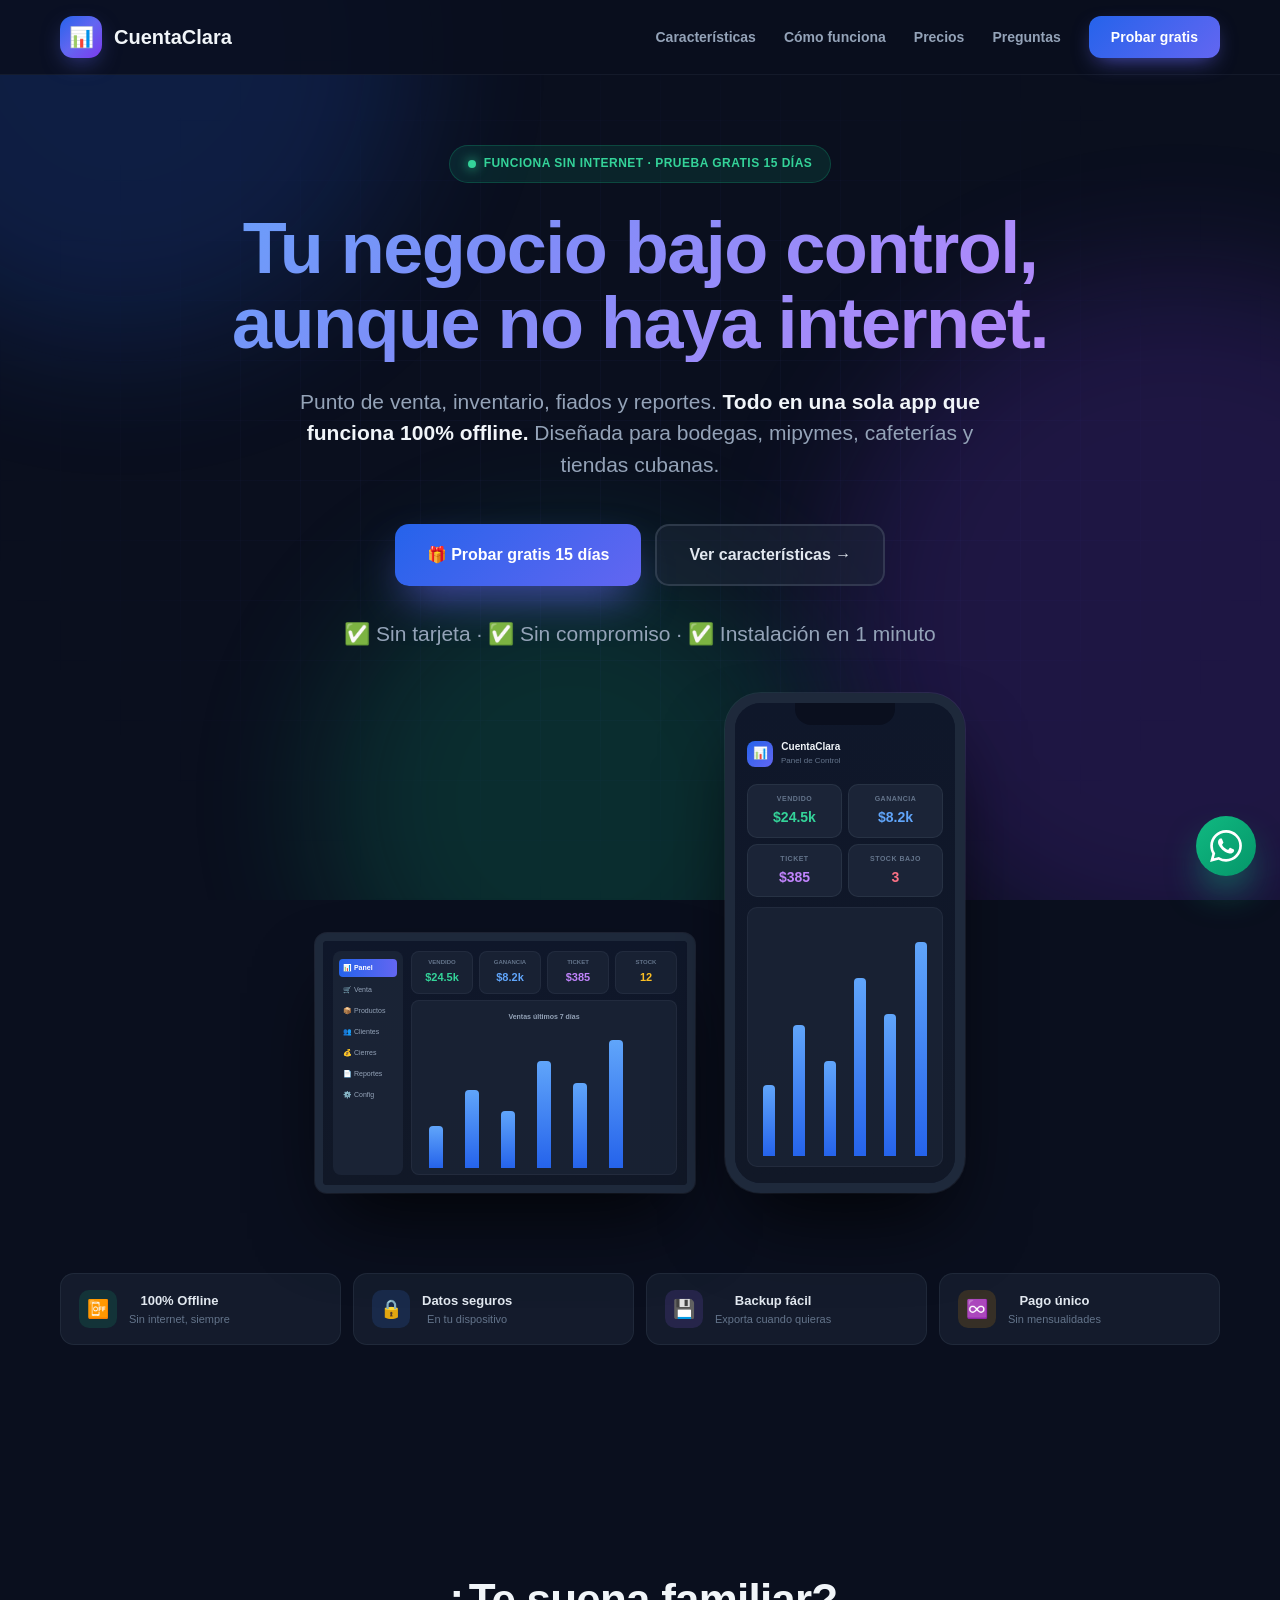
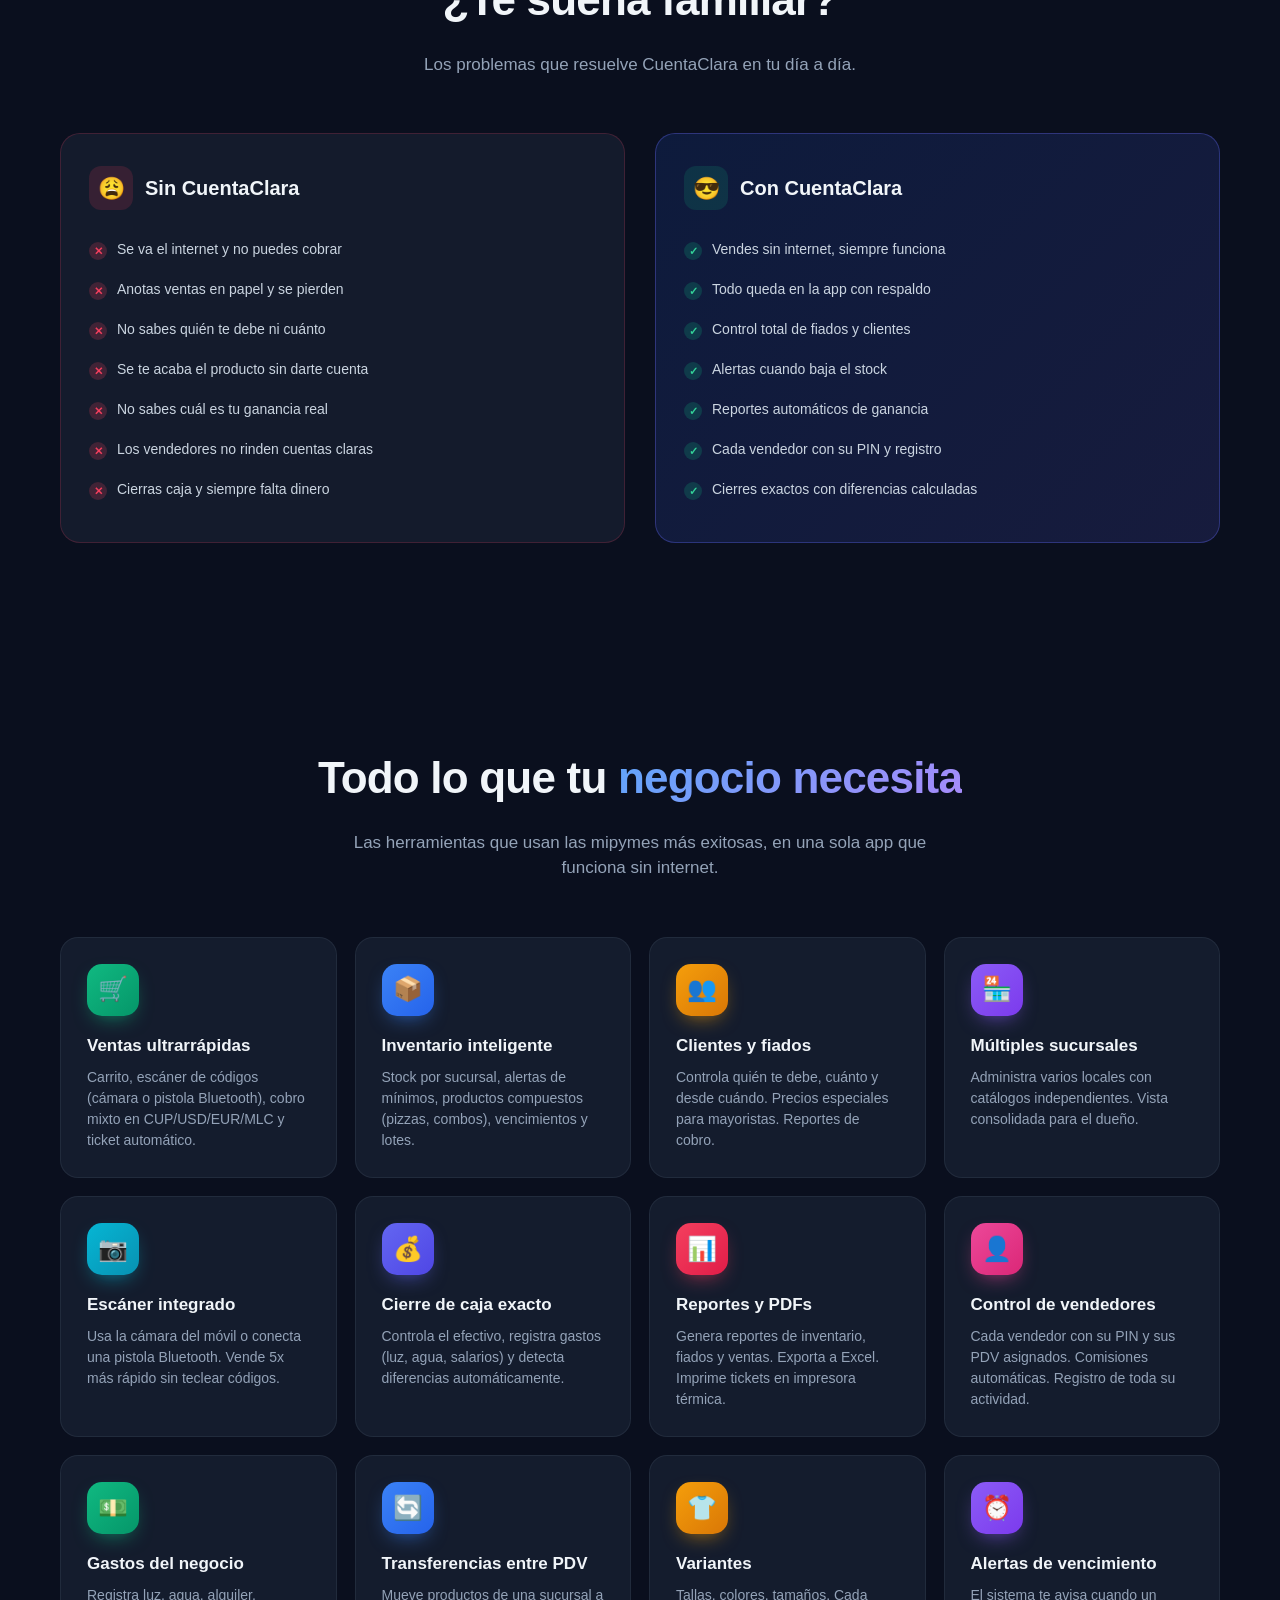
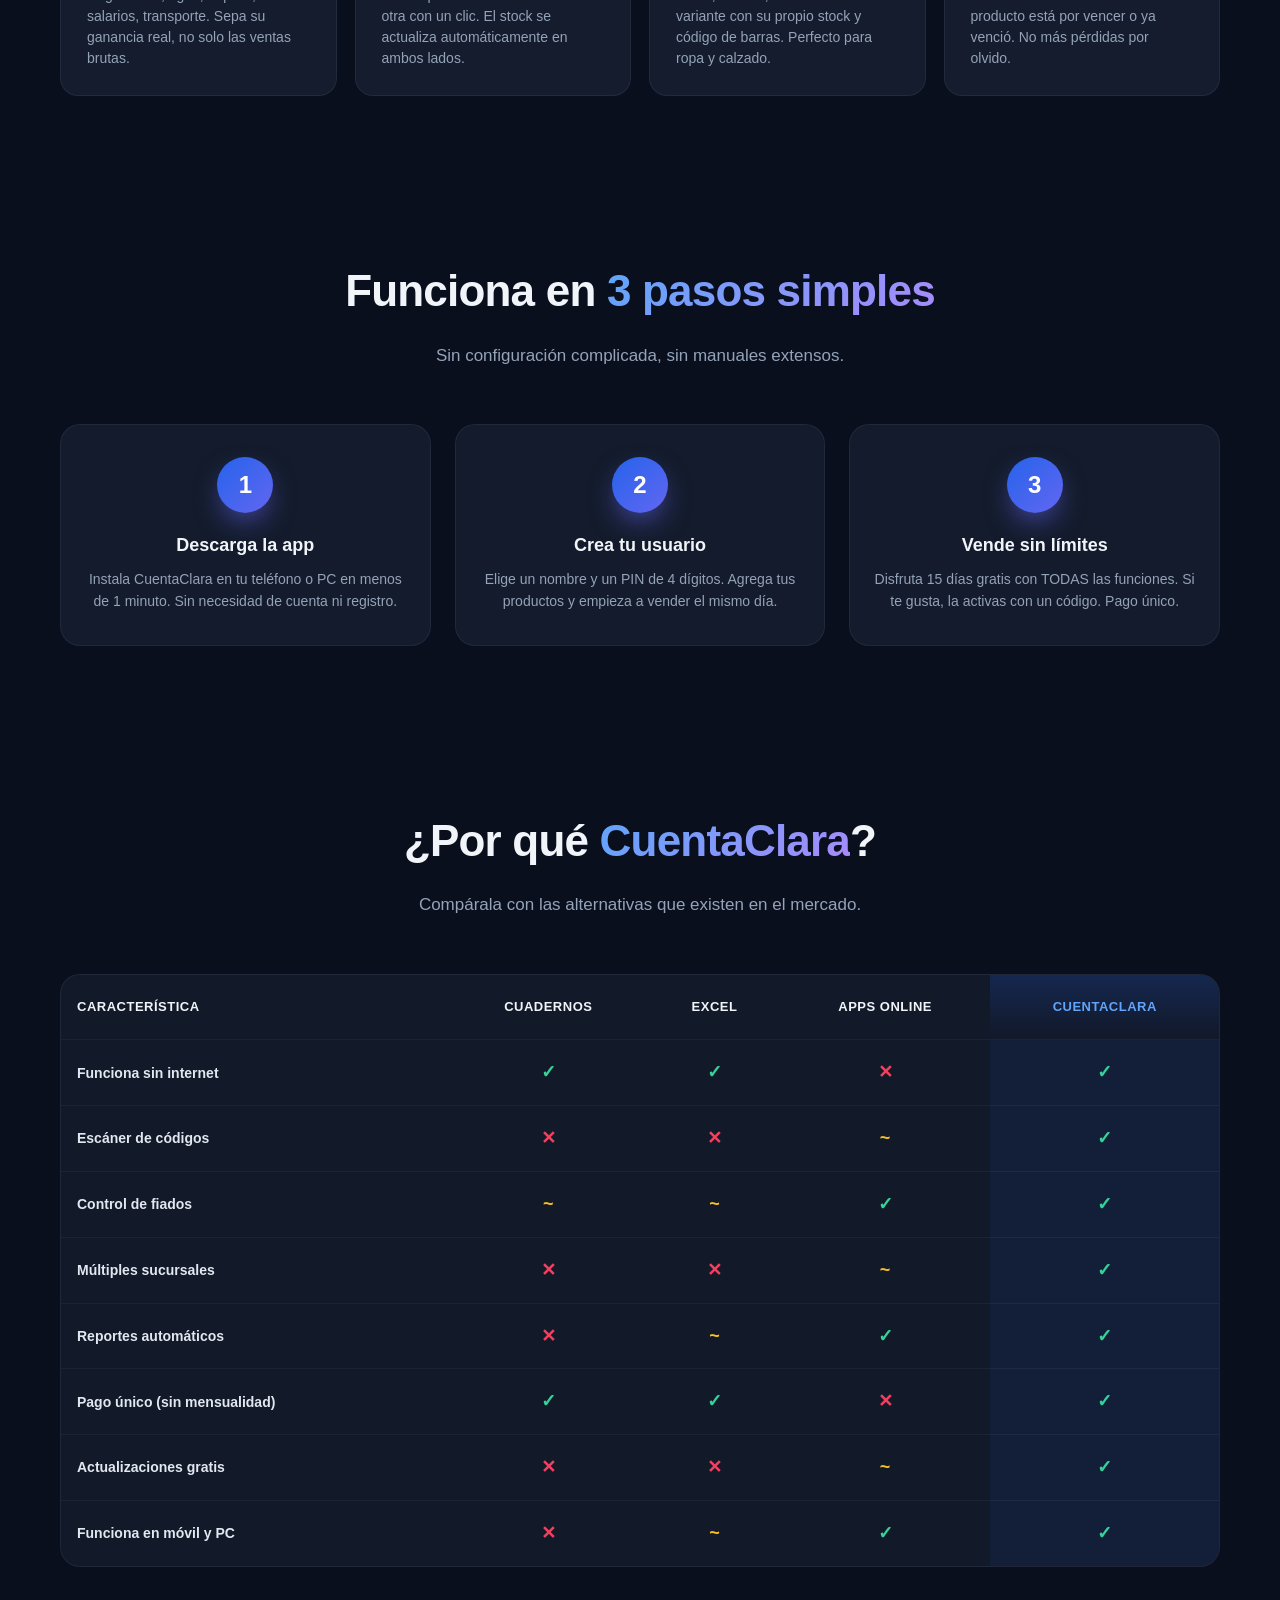
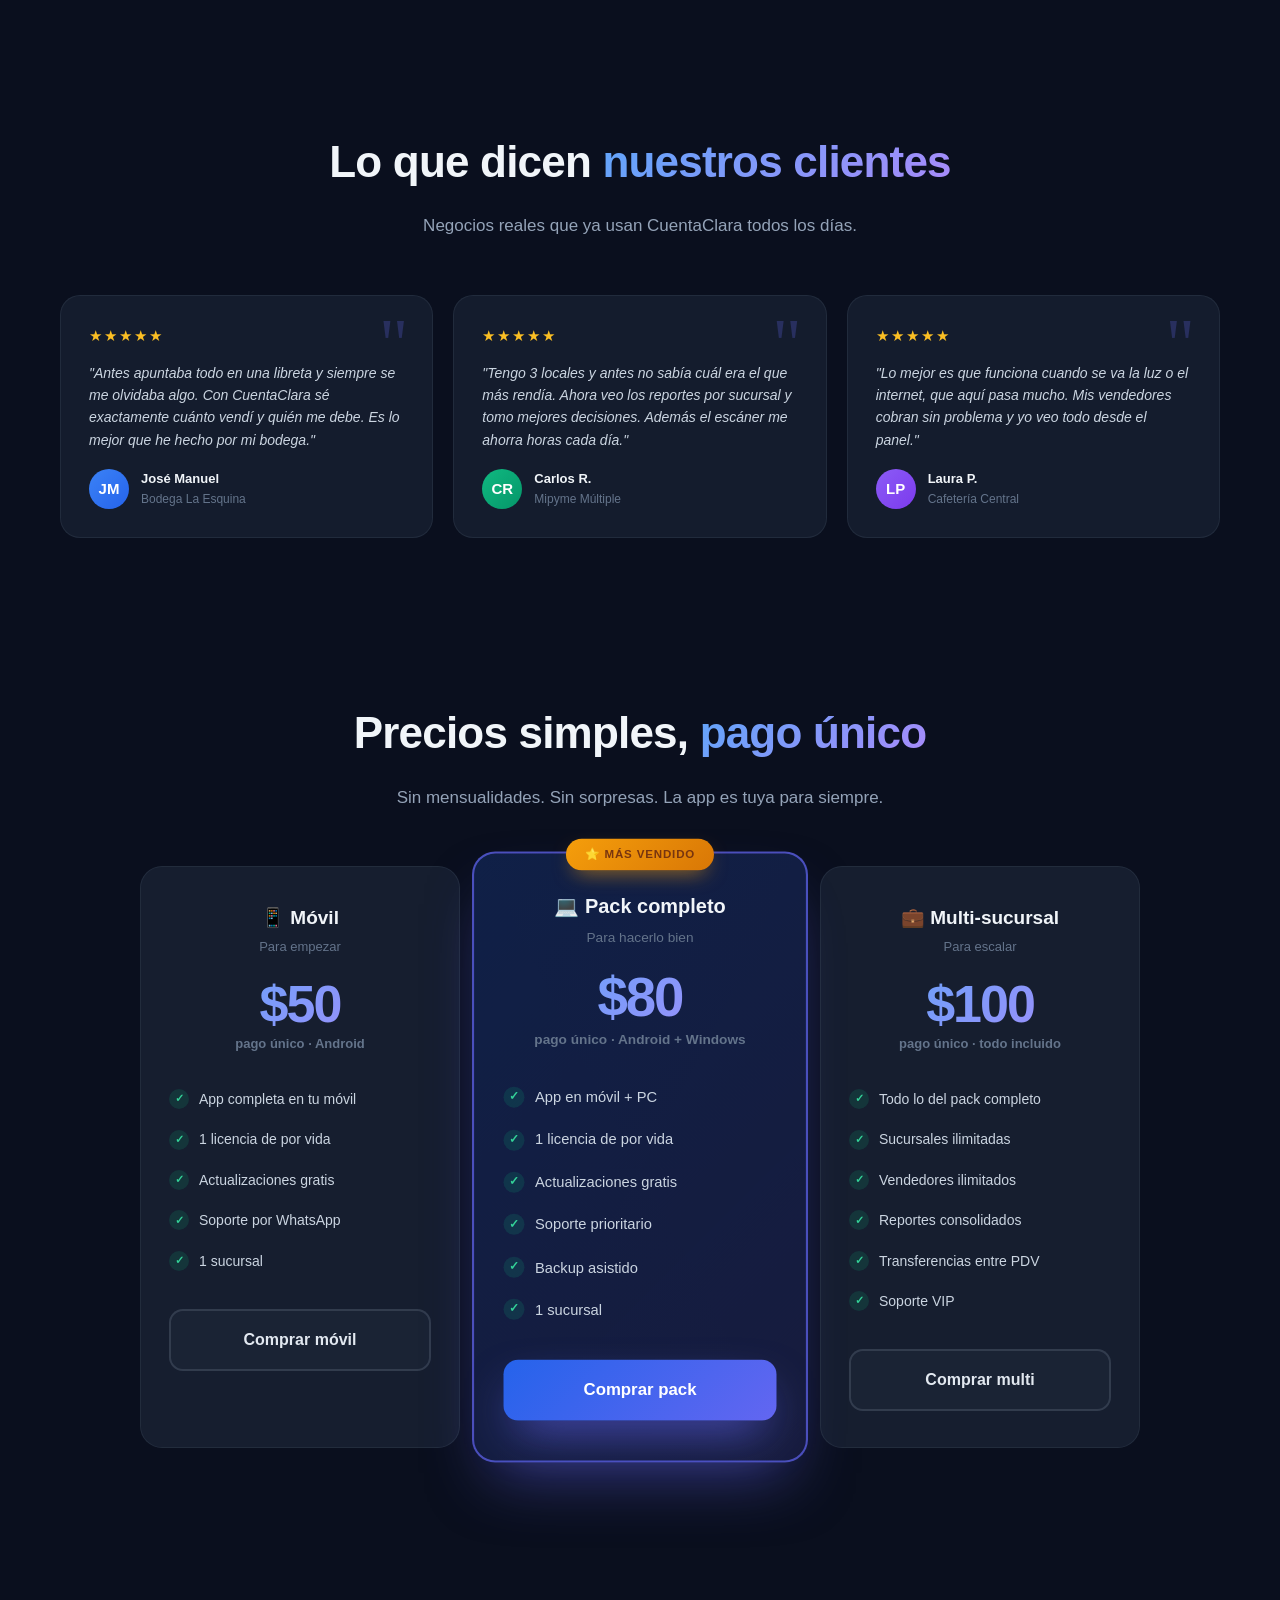
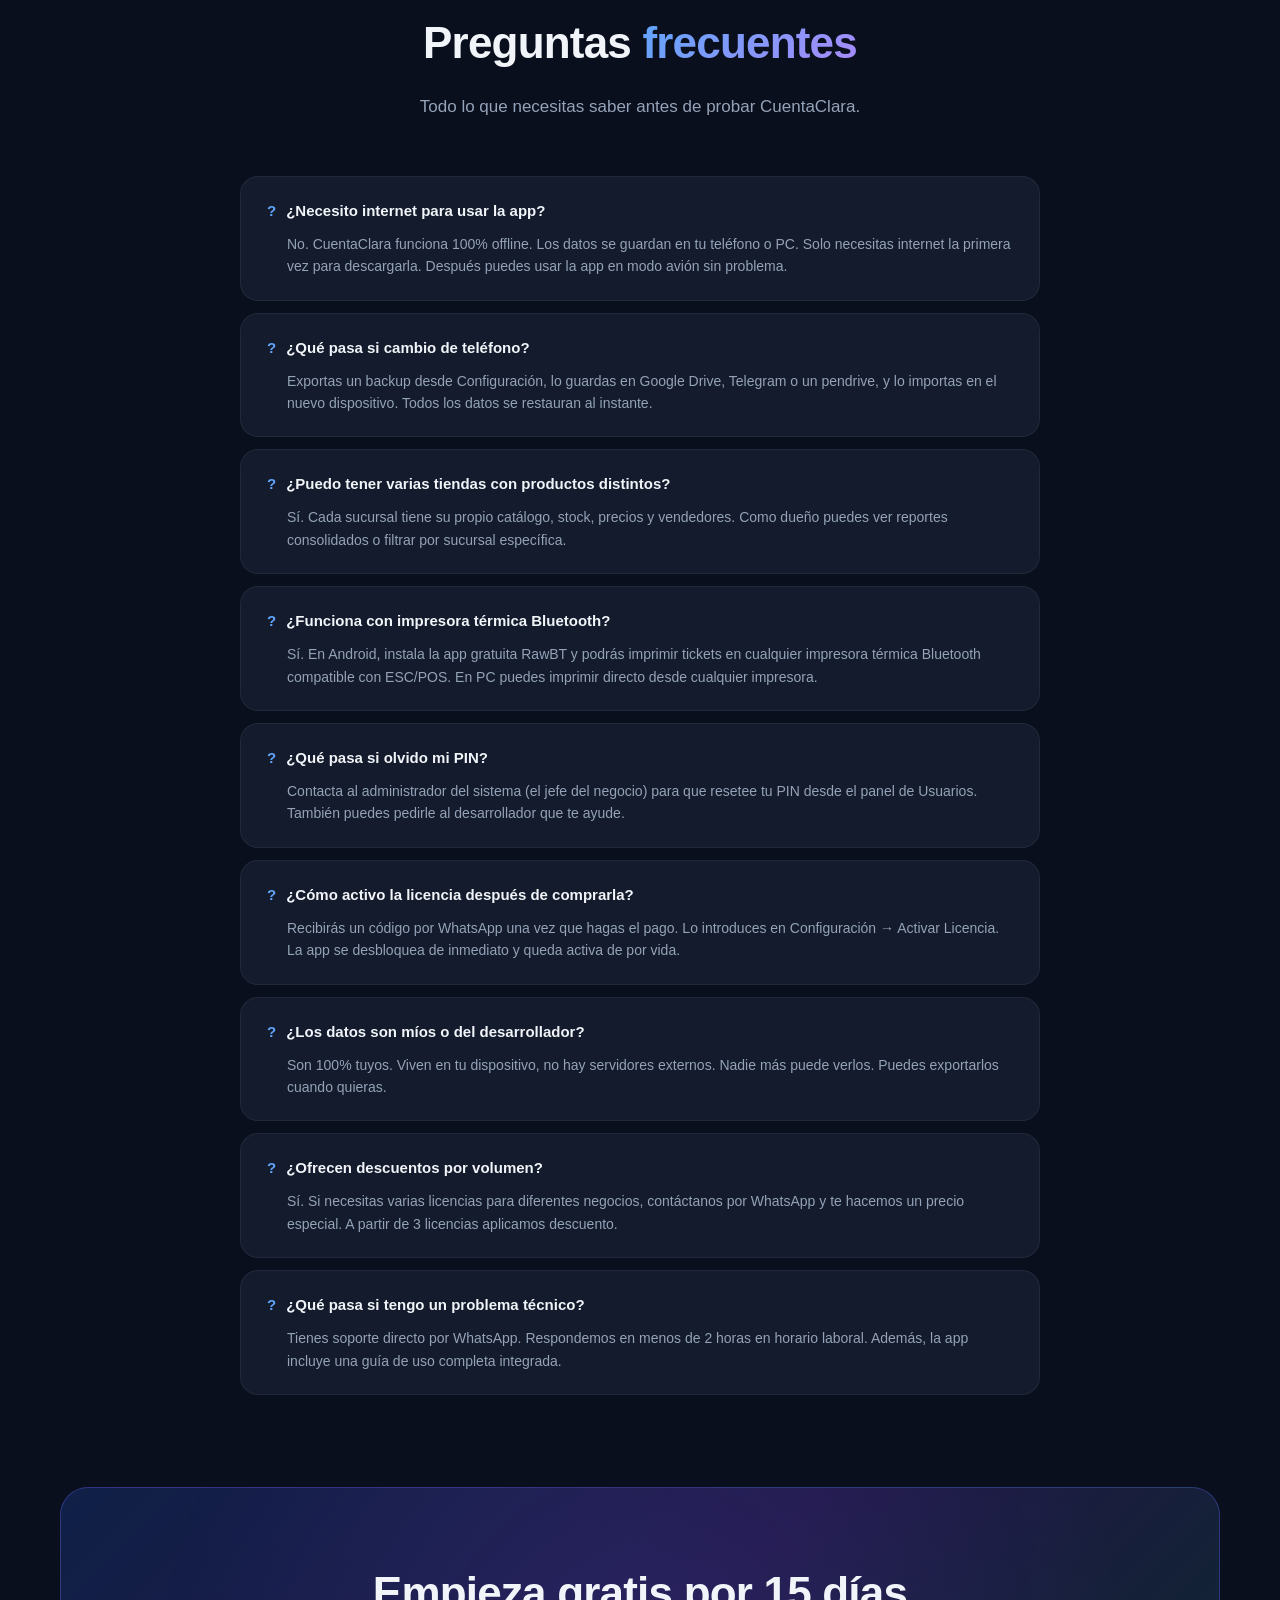
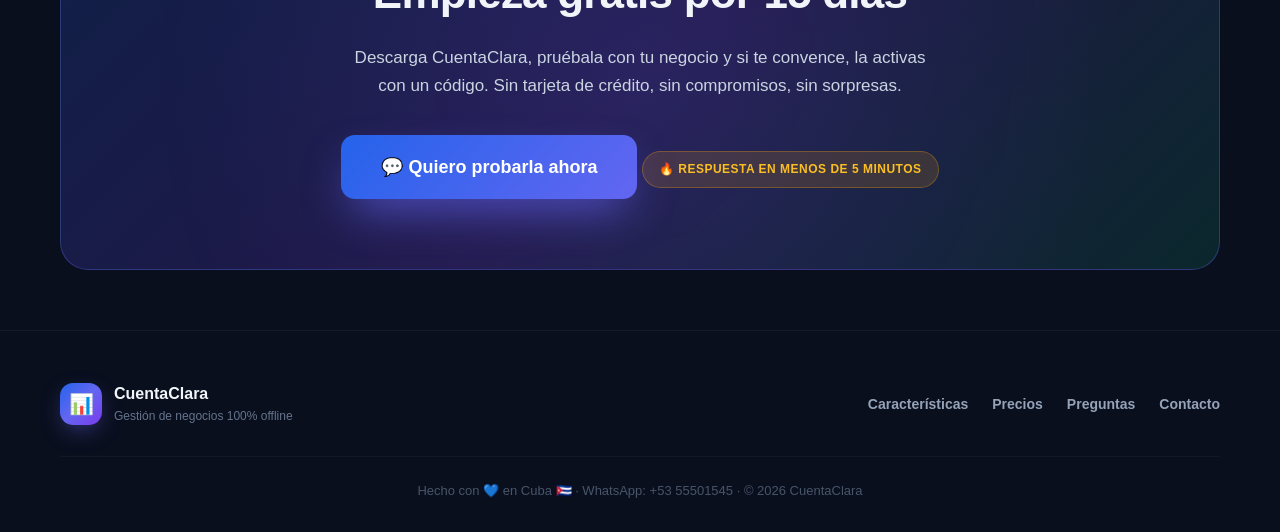
==== commit d38a4a31: "Update landing.html" ====
--- a/landing.html
+++ b/landing.html
@@ -1072,7 +1072,7 @@
                 <div class="price-card">
                     <div class="price-title">📱 Móvil</div>
                     <div class="price-desc">Para empezar</div>
-                    <div class="price-amount">$20</div>
+                    <div class="price-amount">$50</div>
                     <div class="price-period">pago único · Android</div>
                     <ul class="price-features">
                         <li>App completa en tu móvil</li>
@@ -1087,7 +1087,7 @@
                     <div class="badge-pop">⭐ Más vendido</div>
                     <div class="price-title">💻 Pack completo</div>
                     <div class="price-desc">Para hacerlo bien</div>
-                    <div class="price-amount">$35</div>
+                    <div class="price-amount">$80</div>
                     <div class="price-period">pago único · Android + Windows</div>
                     <ul class="price-features">
                         <li>App en móvil + PC</li>
@@ -1102,7 +1102,7 @@
                 <div class="price-card">
                     <div class="price-title">💼 Multi-sucursal</div>
                     <div class="price-desc">Para escalar</div>
-                    <div class="price-amount">$60</div>
+                    <div class="price-amount">$100</div>
                     <div class="price-period">pago único · todo incluido</div>
                     <ul class="price-features">
                         <li>Todo lo del pack completo</li>
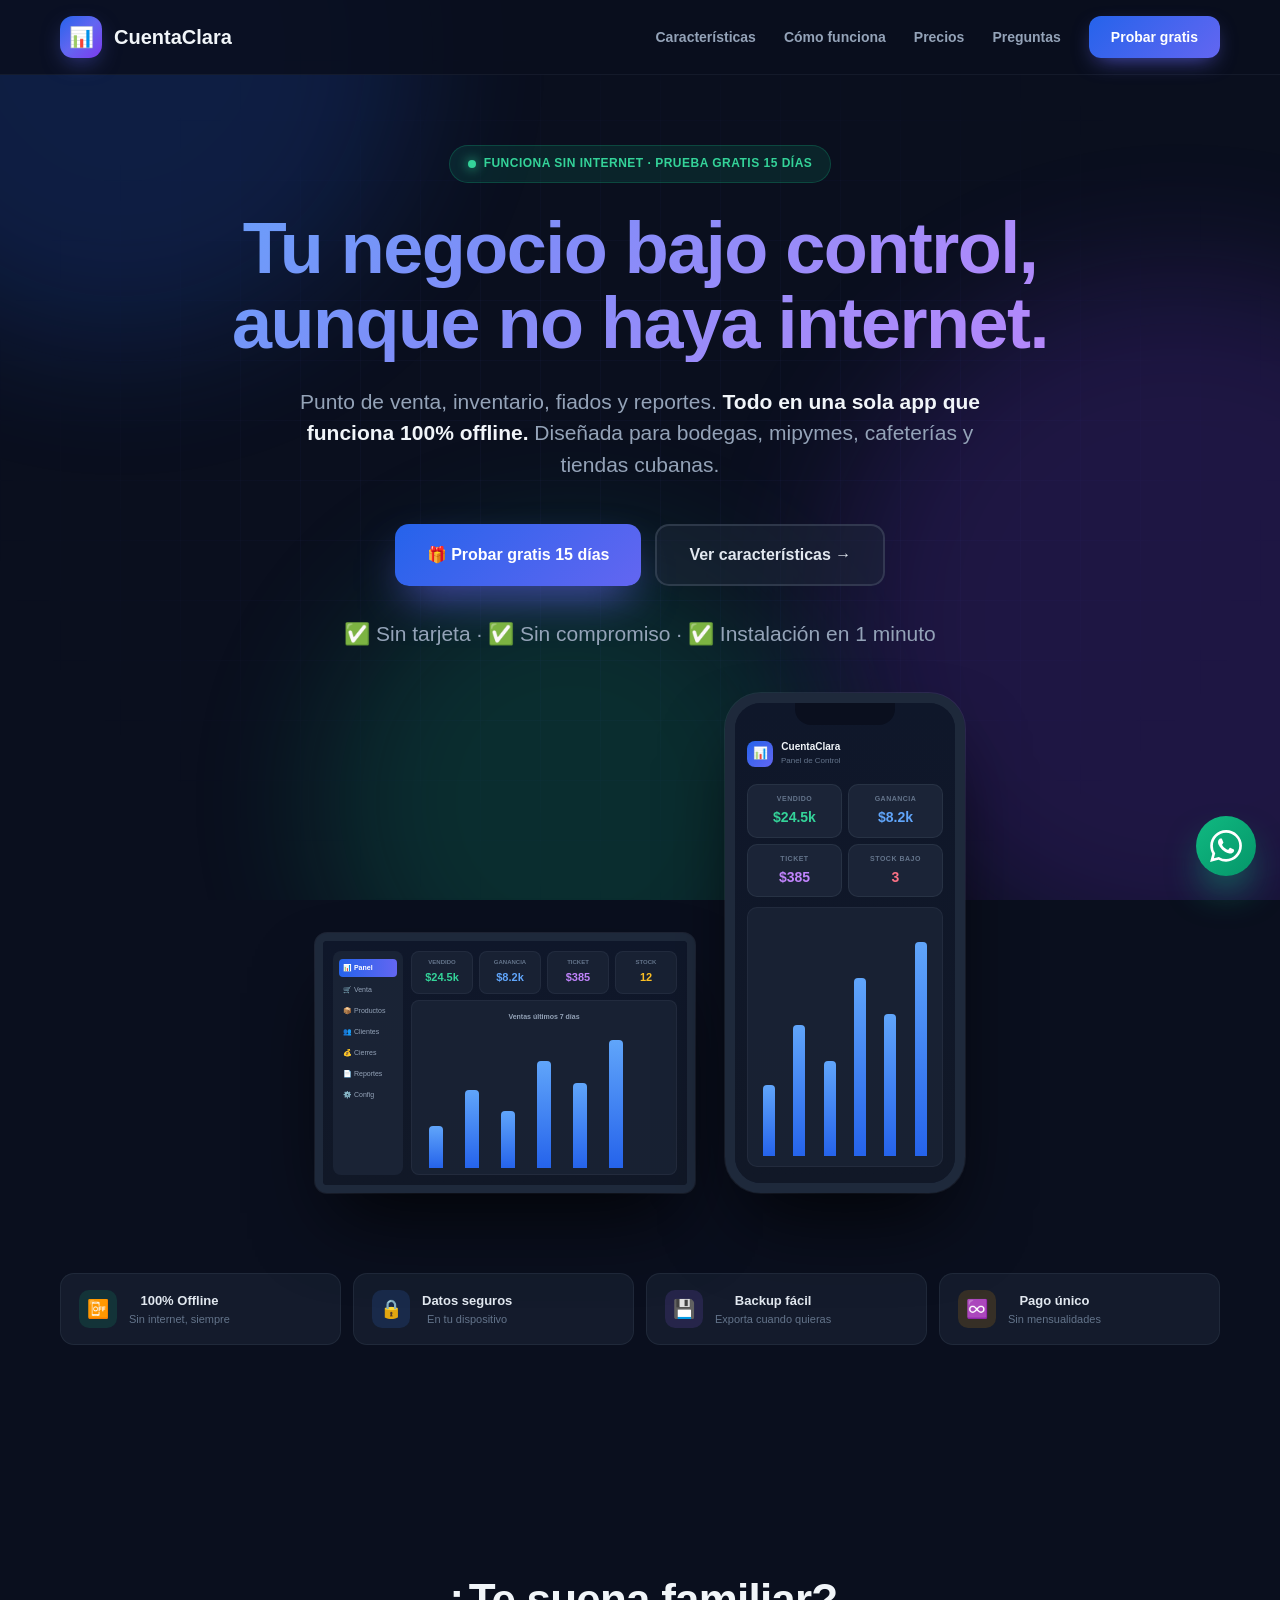
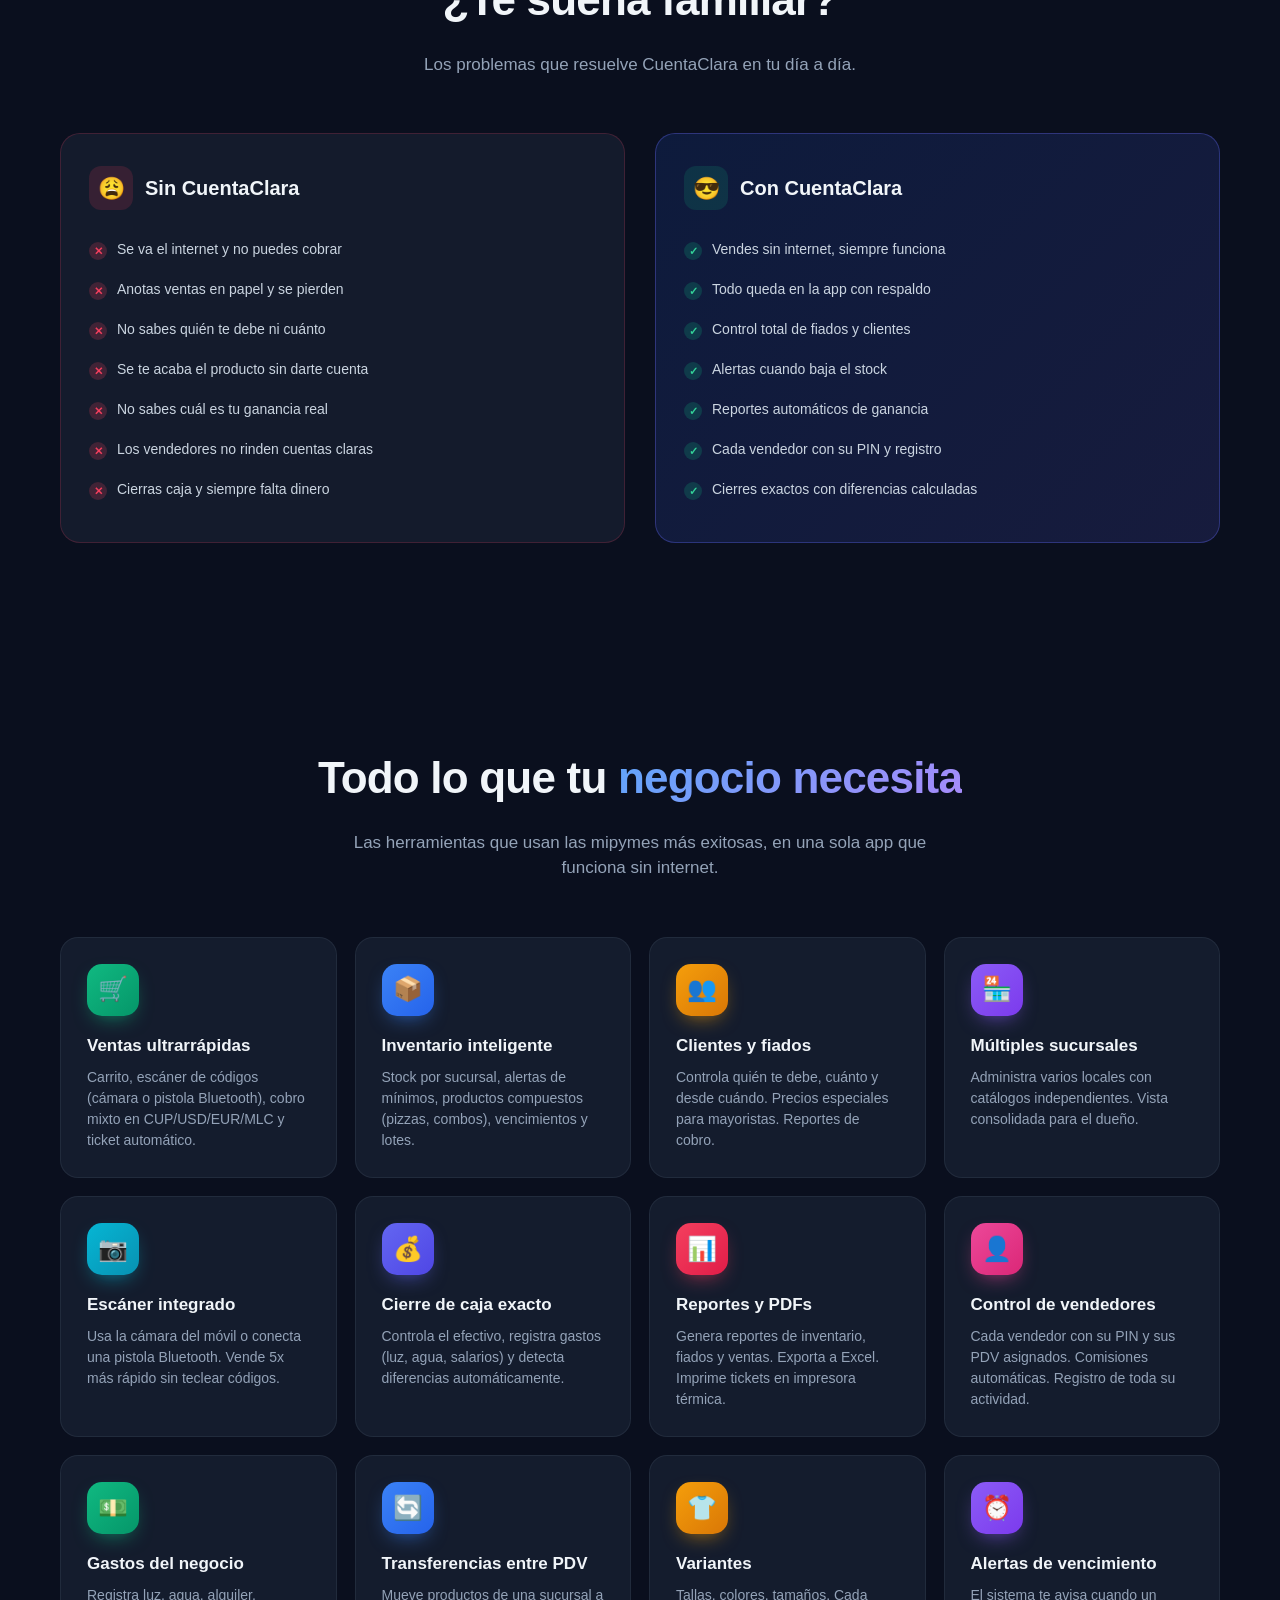
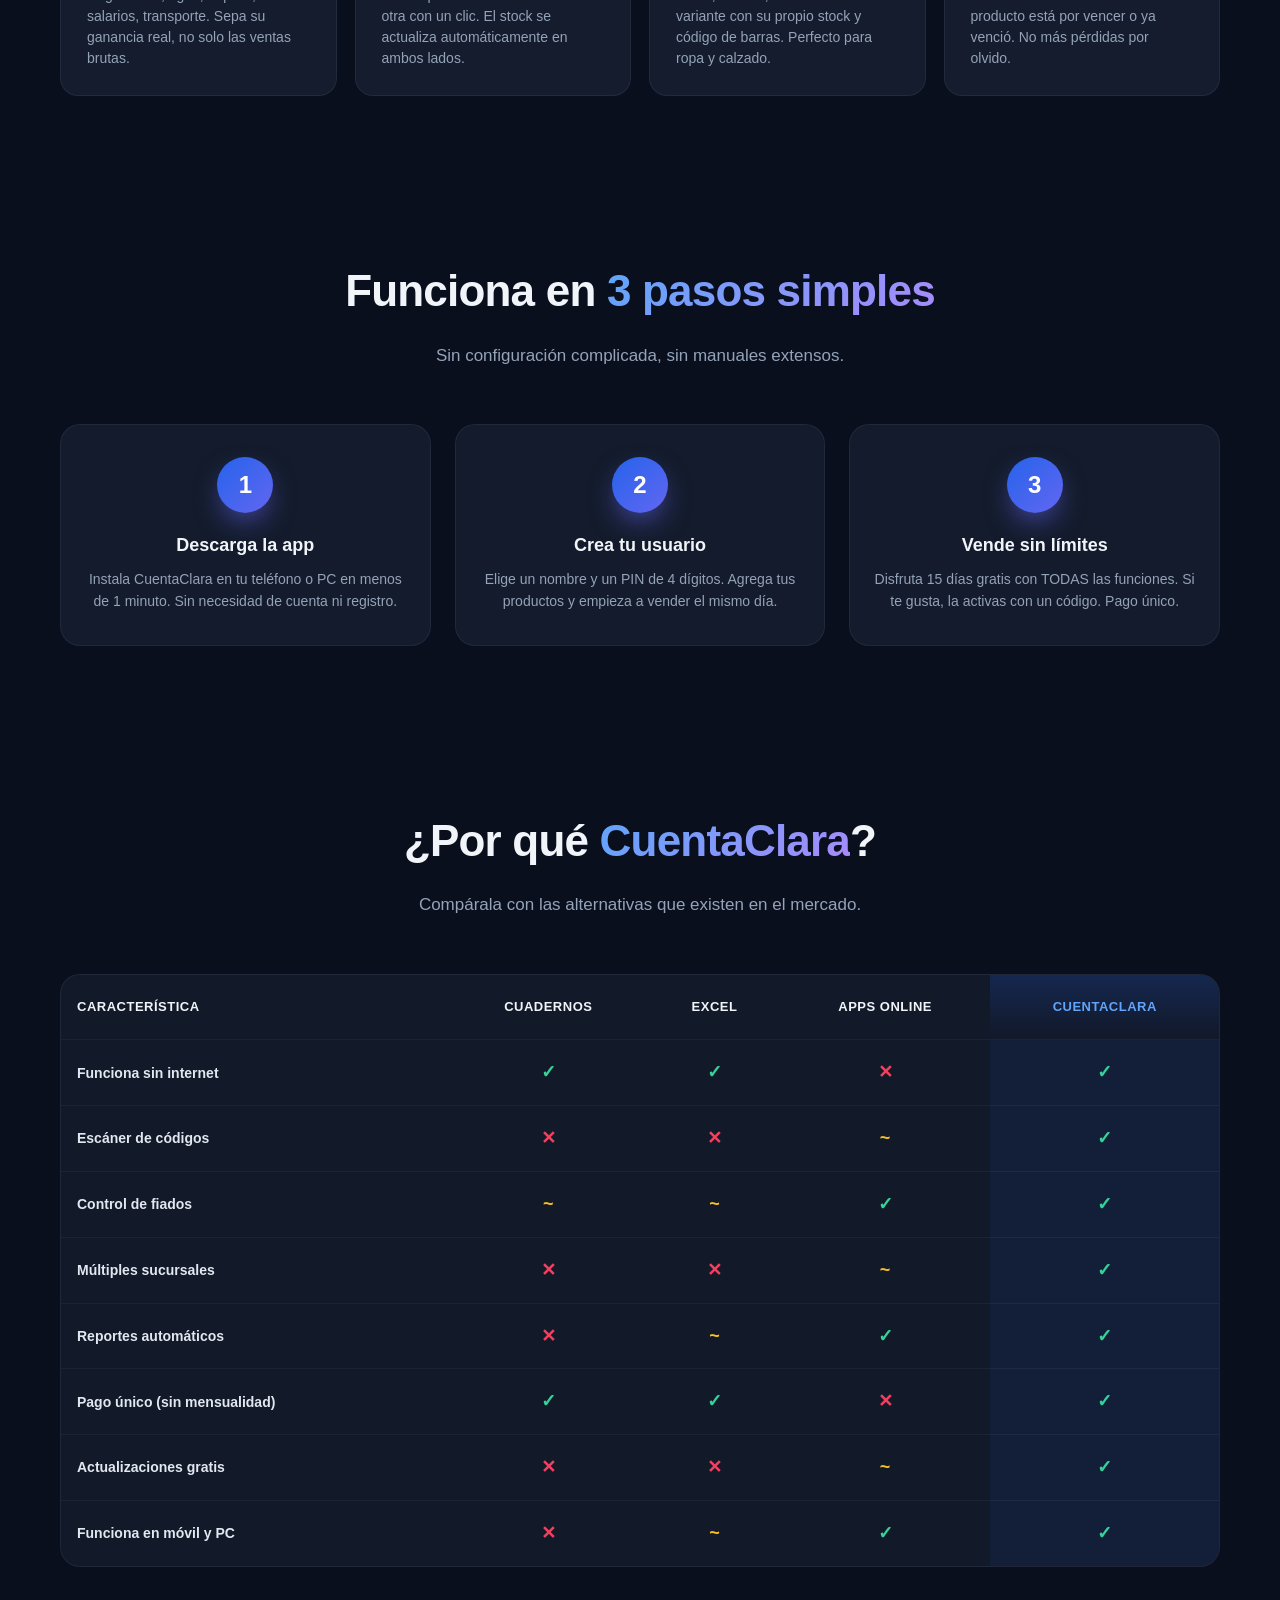
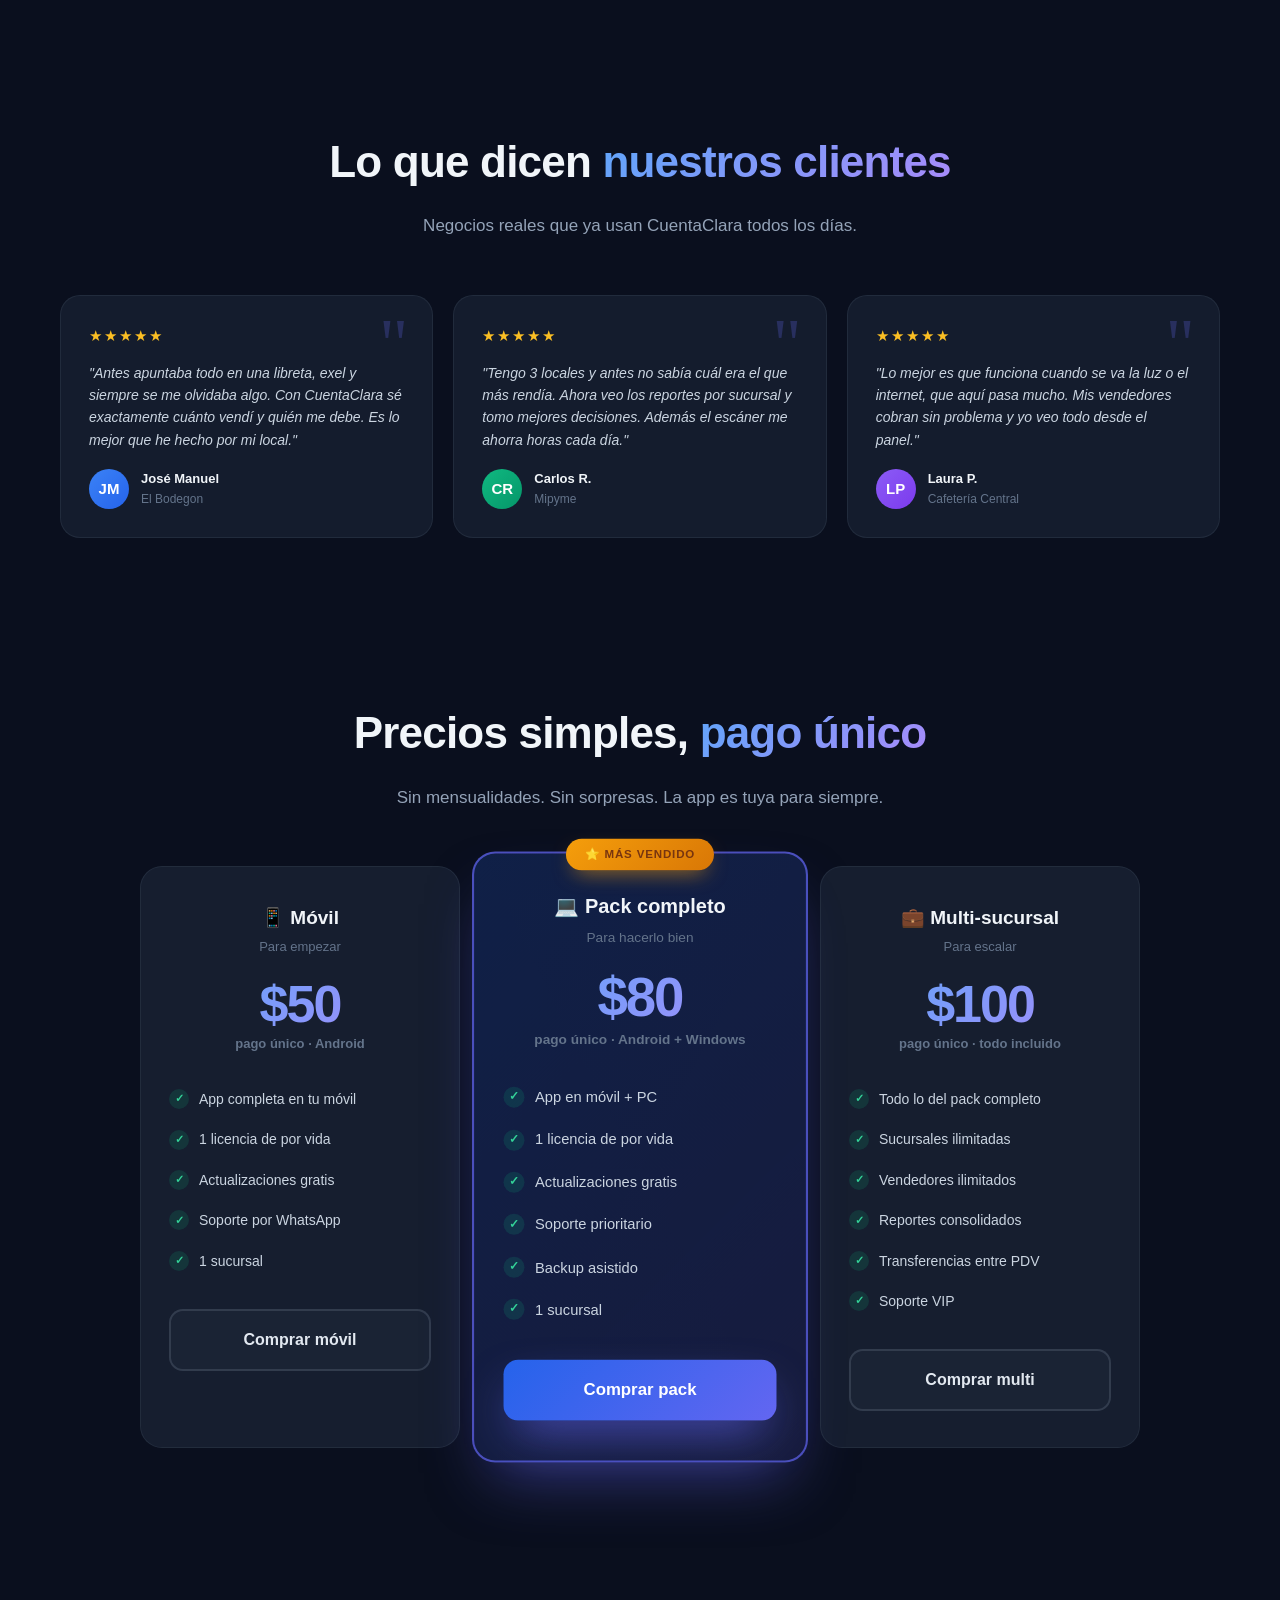
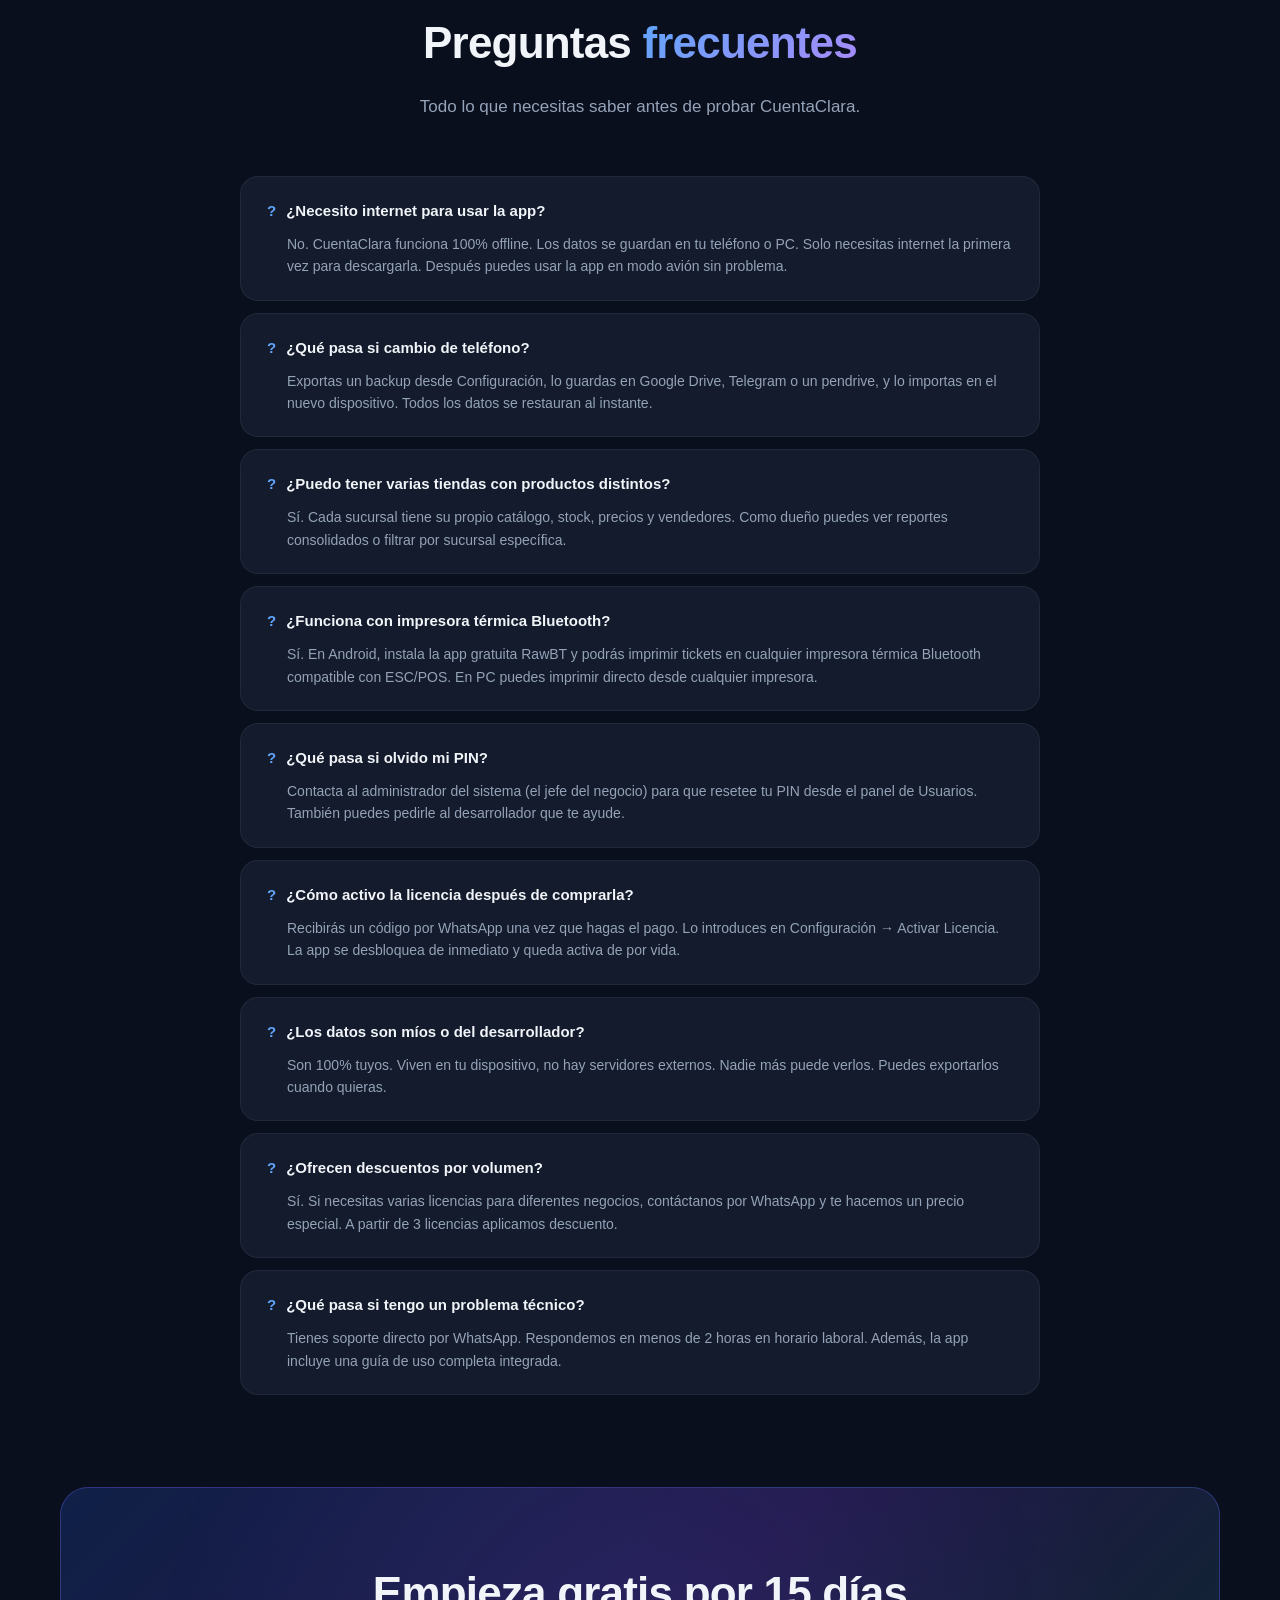
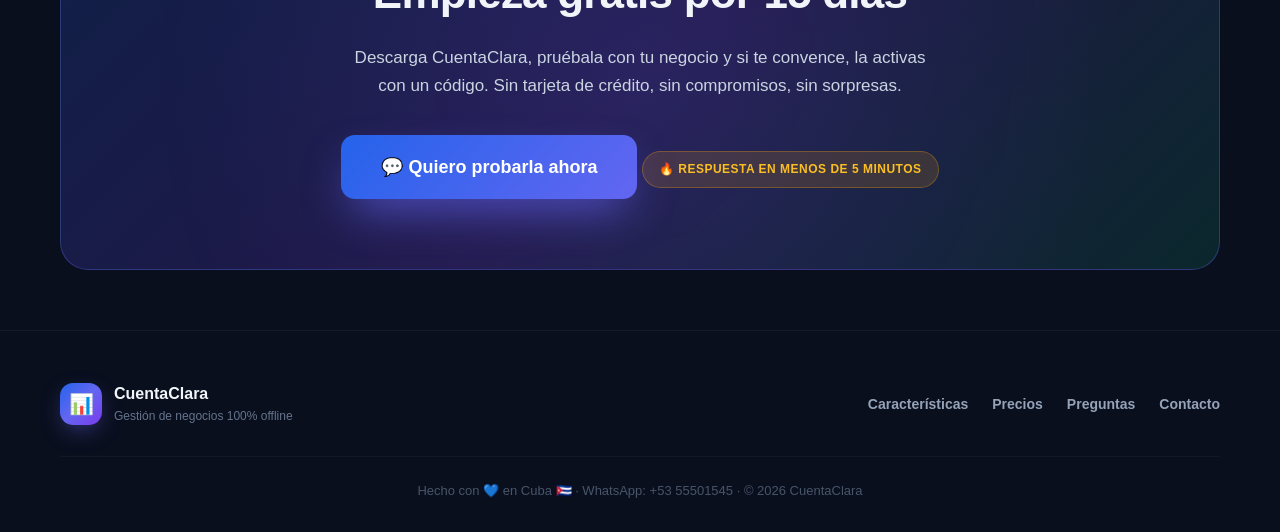
==== commit 586d17e9: "Update landing.html" ====
--- a/landing.html
+++ b/landing.html
@@ -1028,12 +1028,12 @@
             <div class="testimonials">
                 <div class="testimonial">
                     <div class="stars">★★★★★</div>
-                    <p>"Antes apuntaba todo en una libreta y siempre se me olvidaba algo. Con CuentaClara sé exactamente cuánto vendí y quién me debe. Es lo mejor que he hecho por mi bodega."</p>
+                    <p>"Antes apuntaba todo en una libreta, exel y siempre se me olvidaba algo. Con CuentaClara sé exactamente cuánto vendí y quién me debe. Es lo mejor que he hecho por mi local."</p>
                     <div class="testimonial-author">
                         <div class="author-avatar a1">JM</div>
                         <div class="author-info">
                             <div class="author-name">José Manuel</div>
-                            <div class="author-role">Bodega La Esquina</div>
+                            <div class="author-role">El Bodegon</div>
                         </div>
                     </div>
                 </div>
@@ -1044,7 +1044,7 @@
                         <div class="author-avatar a2">CR</div>
                         <div class="author-info">
                             <div class="author-name">Carlos R.</div>
-                            <div class="author-role">Mipyme Múltiple</div>
+                            <div class="author-role">Mipyme</div>
                         </div>
                     </div>
                 </div>
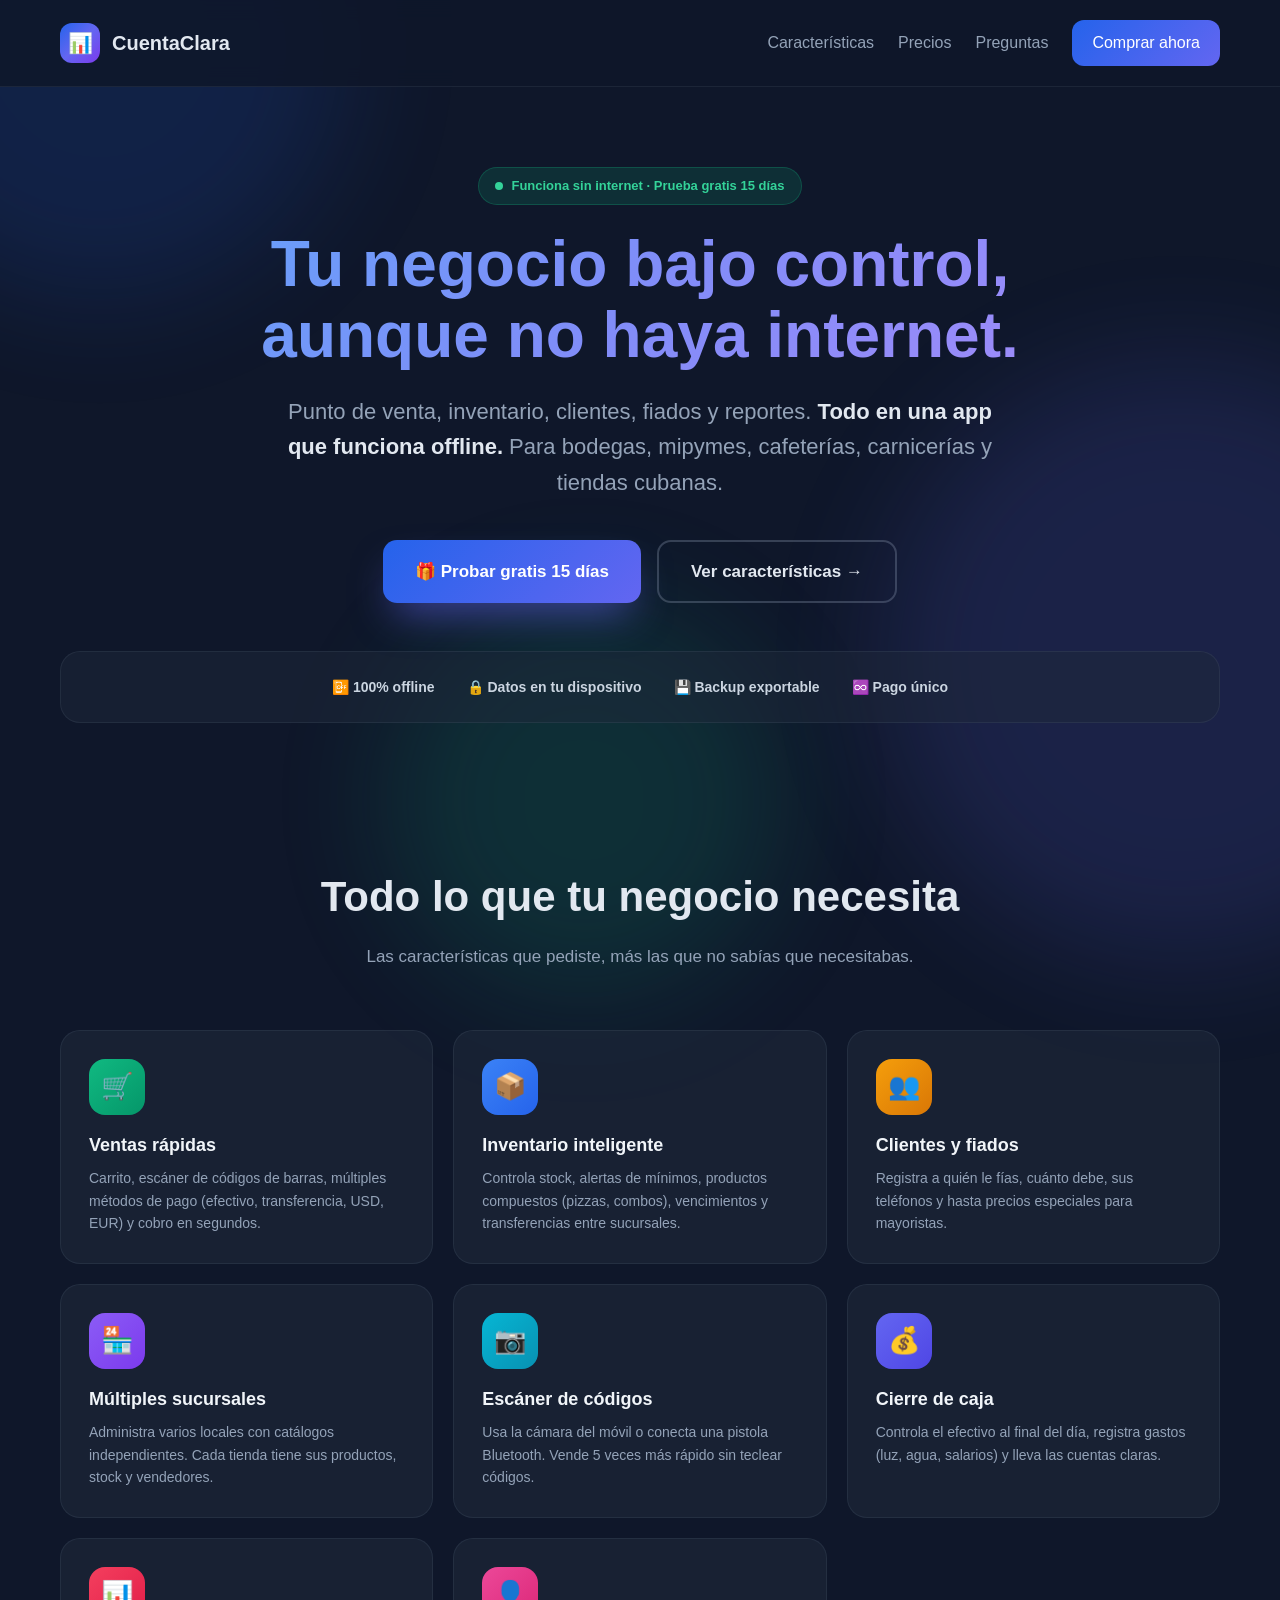
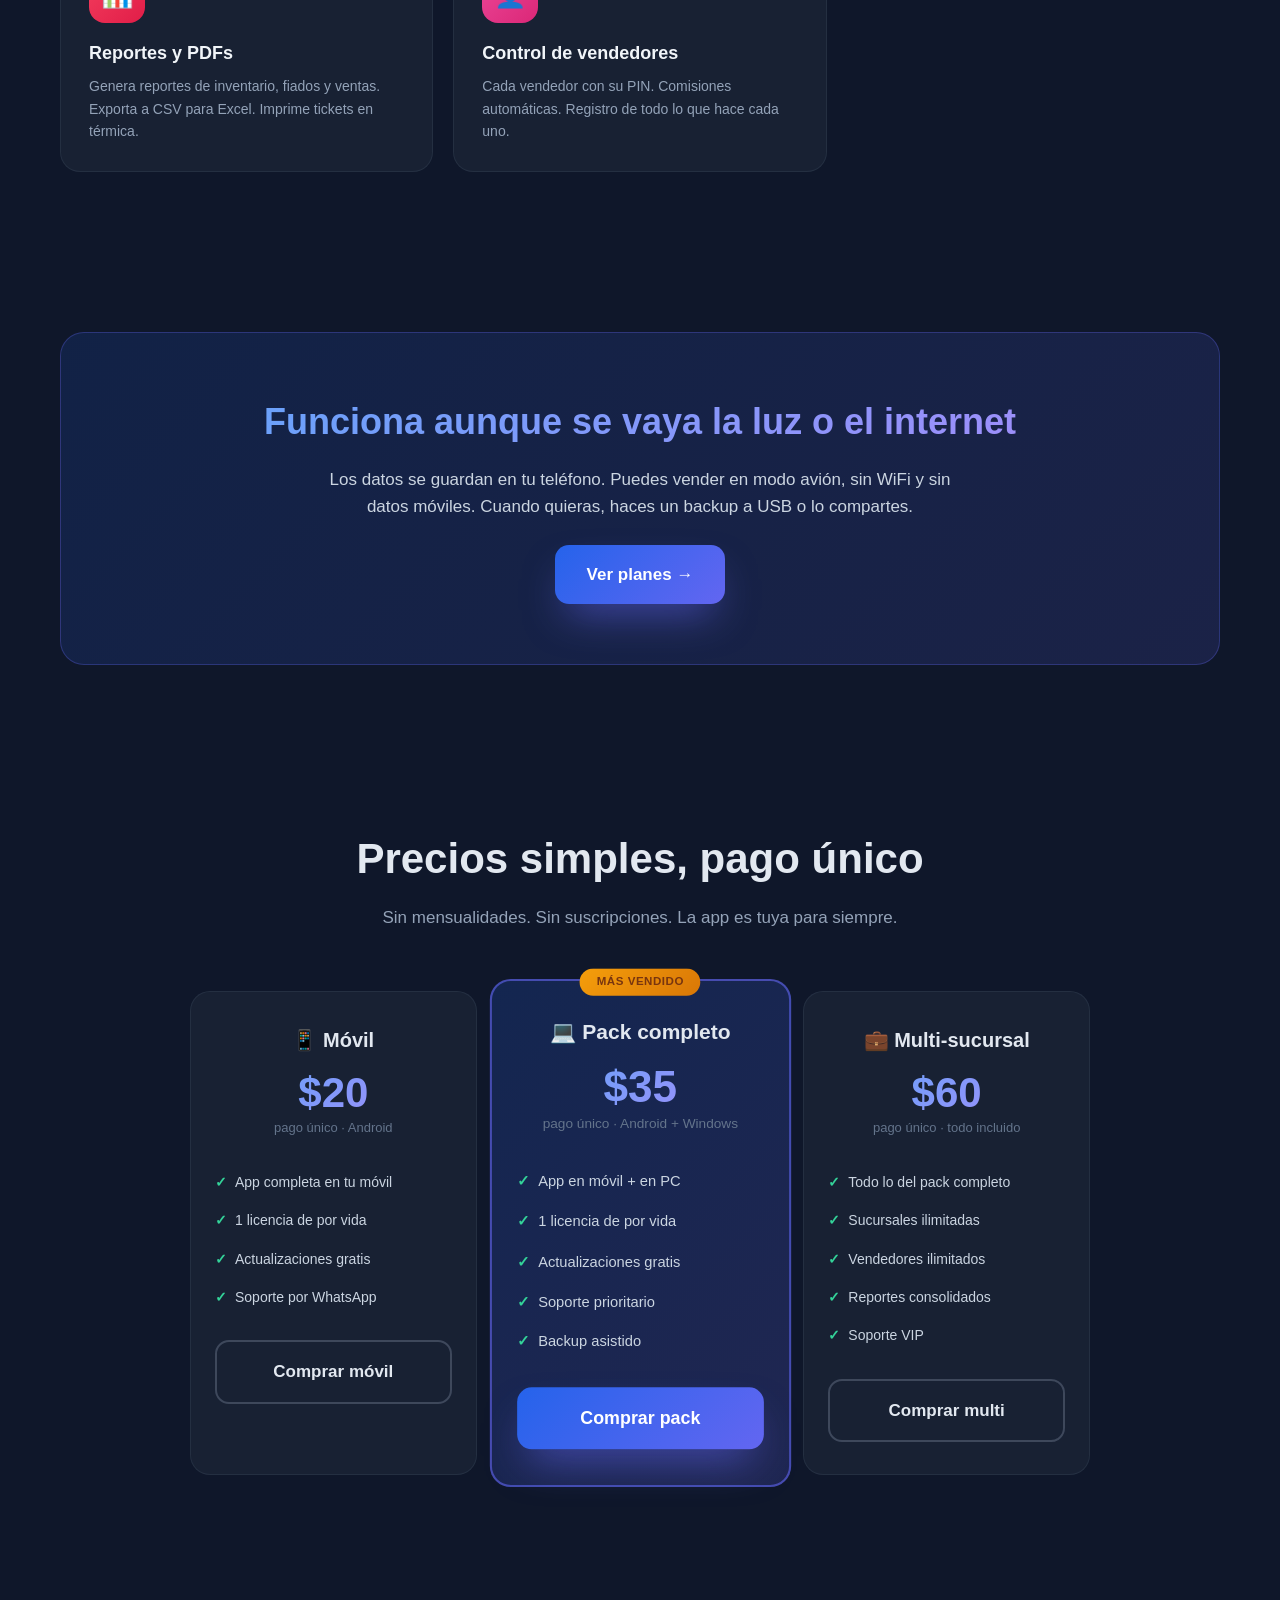
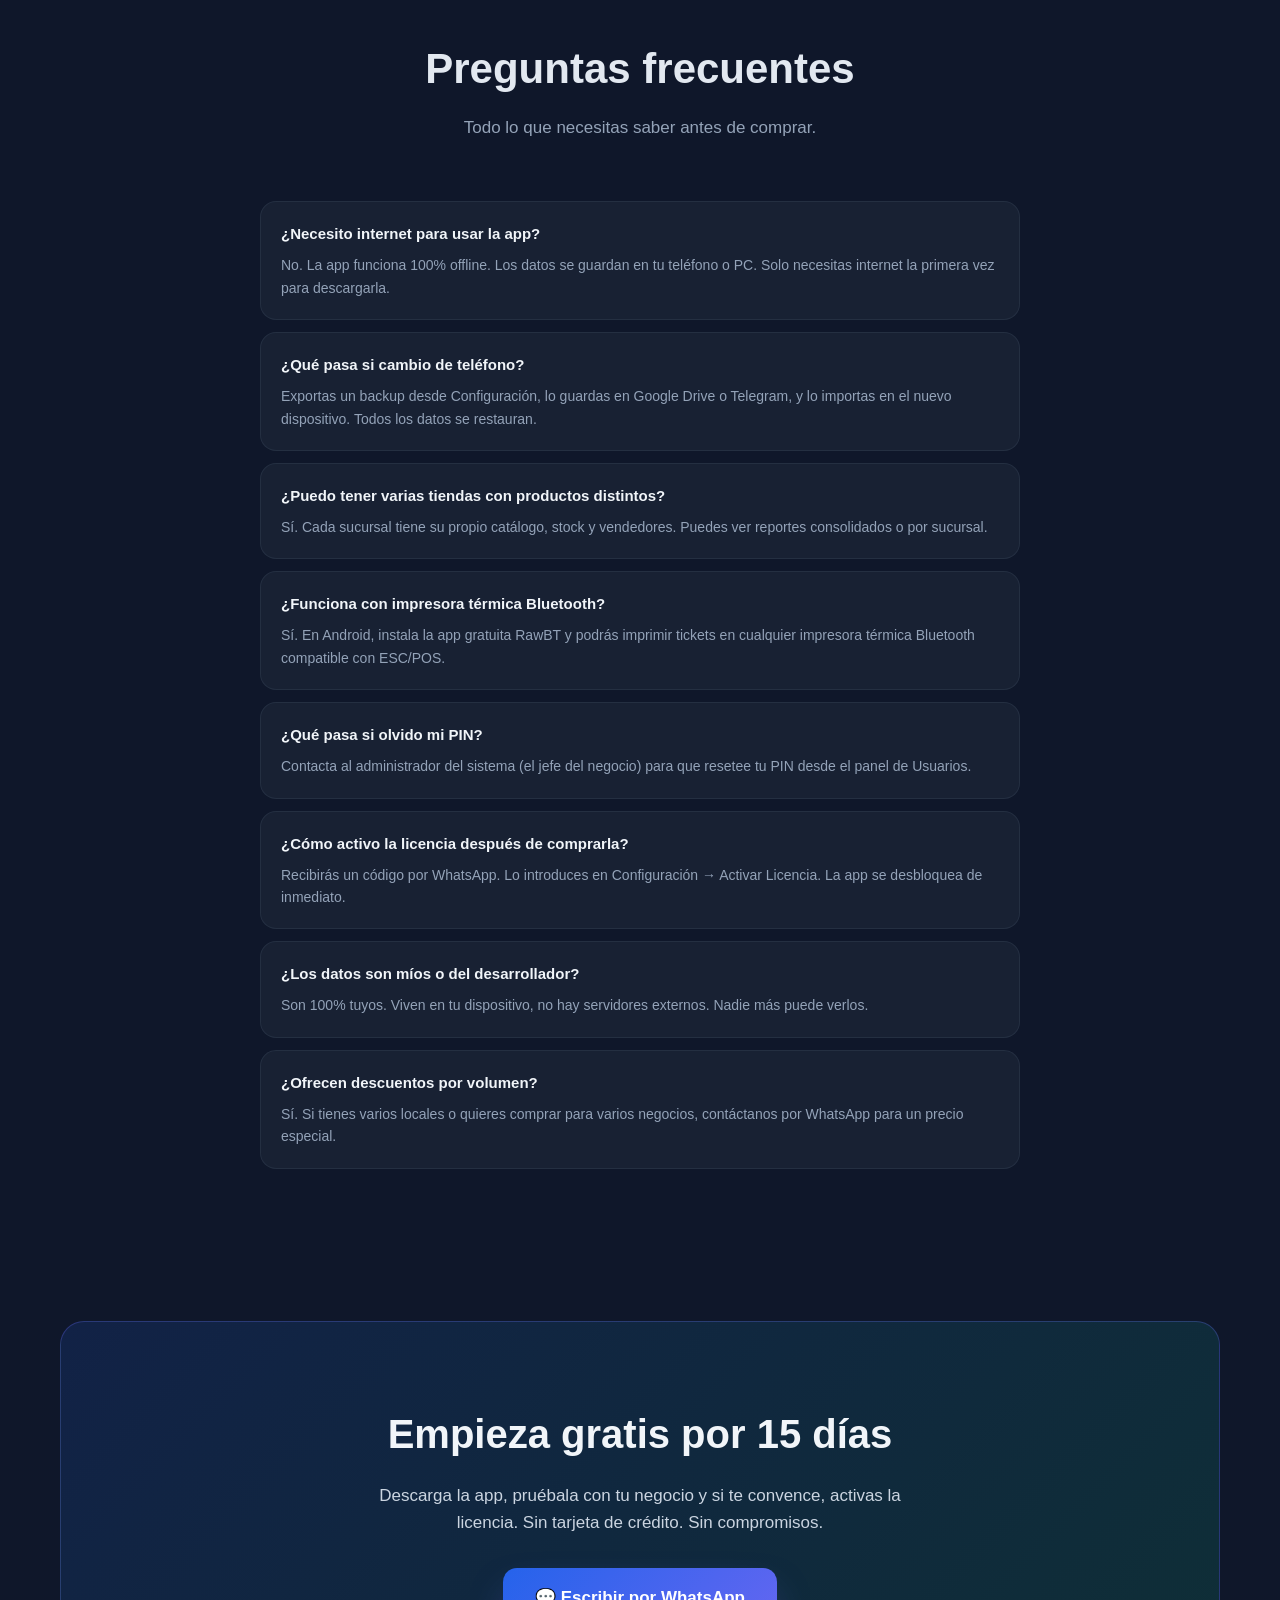
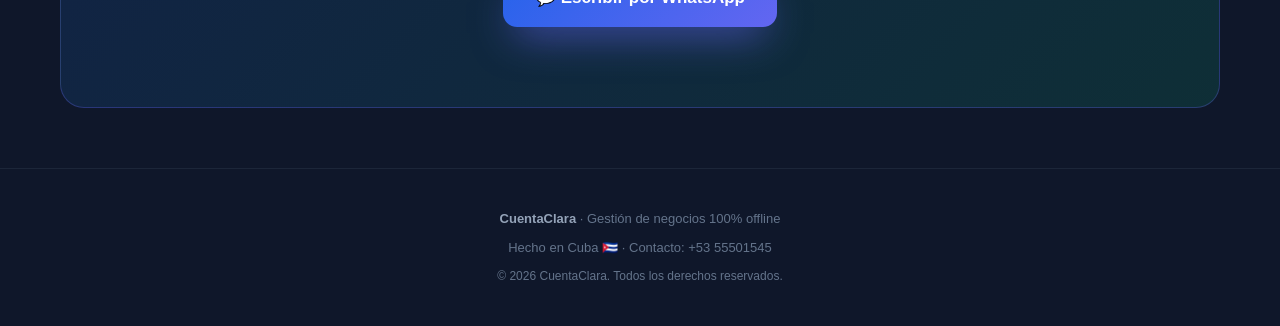
==== commit cbd3a3be: "Update: nueva versión de la PWA" ====
--- a/landing.html
+++ b/landing.html
@@ -1,653 +1,252 @@
-
 <!DOCTYPE html>
 <html lang="es">
 <head>
     <meta charset="UTF-8">
     <meta name="viewport" content="width=device-width, initial-scale=1.0">
-    <title>CuentaClara — Gestiona tu negocio sin internet | Prueba gratis 15 días</title>
-    <meta name="description" content="Punto de venta, inventario, fiados y reportes 100% offline. La app que usan las mipymes cubanas para vender más y controlar todo. Prueba gratis 15 días.">
+    <title>CuentaClara — Gestión de Negocios 100% Offline</title>
+    <meta name="description" content="Punto de venta, inventario, clientes y reportes. Funciona sin internet. Para mipymes, bodegas y tiendas cubanas.">
     <meta name="theme-color" content="#0f172a">
     <link rel="icon" href="./icon-512.png">
-    <meta property="og:title" content="CuentaClara — Gestiona tu negocio sin internet">
-    <meta property="og:description" content="App 100% offline para mipymes, bodegas y tiendas. Prueba gratis 15 días.">
     <style>
         * { margin: 0; padding: 0; box-sizing: border-box; }
         html { scroll-behavior: smooth; }
         body {
             font-family: -apple-system, BlinkMacSystemFont, 'Segoe UI', Roboto, 'Helvetica Neue', Arial, sans-serif;
-            background: #0a0f1e;
+            background: #0f172a;
             color: #e2e8f0;
             line-height: 1.6;
             overflow-x: hidden;
         }
-
-        /* ===== FONDO DECORATIVO ===== */
-        .bg-decor { position: fixed; inset: 0; pointer-events: none; z-index: 0; overflow: hidden; }
-        .blob { position: absolute; border-radius: 50%; filter: blur(70px); opacity: 0.18; }
-        .blob-1 { width: 600px; height: 600px; background: #2563eb; top: -250px; left: -180px; }
-        .blob-2 { width: 700px; height: 700px; background: #7c3aed; top: 30%; right: -250px; }
-        .blob-3 { width: 500px; height: 500px; background: #10b981; bottom: -150px; left: 25%; }
-        .grid-overlay {
-            position: absolute; inset: 0;
-            background-image:
-                linear-gradient(rgba(99, 102, 241, 0.04) 1px, transparent 1px),
-                linear-gradient(90deg, rgba(99, 102, 241, 0.04) 1px, transparent 1px);
-            background-size: 60px 60px;
-            mask-image: radial-gradient(ellipse at center, black 30%, transparent 75%);
-            -webkit-mask-image: radial-gradient(ellipse at center, black 30%, transparent 75%);
-        }
-
+        .bg-decor { position: fixed; inset: 0; pointer-events: none; z-index: 0; }
+        .blob { position: absolute; border-radius: 50%; filter: blur(60px); opacity: 0.15; }
+        .blob-1 { width: 500px; height: 500px; background: #2563eb; top: -200px; left: -150px; }
+        .blob-2 { width: 600px; height: 600px; background: #6366f1; top: 40%; right: -200px; }
+        .blob-3 { width: 400px; height: 400px; background: #10b981; bottom: -100px; left: 30%; }
         .container { max-width: 1200px; margin: 0 auto; padding: 0 20px; position: relative; z-index: 1; }
-
-        /* ===== HEADER ===== */
         header {
-            padding: 16px 0;
-            border-bottom: 1px solid rgba(148, 163, 184, 0.08);
+            padding: 20px 0;
+            border-bottom: 1px solid rgba(148, 163, 184, 0.1);
+            backdrop-filter: blur(10px);
             position: sticky; top: 0;
-            background: rgba(10, 15, 30, 0.85);
+            background: rgba(15, 23, 42, 0.85);
             z-index: 100;
         }
-        .nav { display: flex; justify-content: space-between; align-items: center; gap: 20px; }
-        .logo { display: flex; align-items: center; gap: 12px; font-weight: 900; font-size: 20px; color: #f1f5f9; }
+        .nav { display: flex; justify-content: space-between; align-items: center; }
+        .logo { display: flex; align-items: center; gap: 12px; font-weight: 800; font-size: 20px; }
         .logo-icon {
-            width: 42px; height: 42px; border-radius: 13px;
+            width: 40px; height: 40px; border-radius: 12px;
             background: linear-gradient(135deg, #2563eb, #6366f1, #7c3aed);
             display: flex; align-items: center; justify-content: center;
             font-size: 20px;
-            box-shadow: 0 8px 24px -8px rgba(99, 102, 241, 0.7);
-        }
-        .nav-links { display: flex; gap: 28px; align-items: center; }
-        .nav-links a { color: #94a3b8; text-decoration: none; font-weight: 600; font-size: 14px; transition: color 0.2s; }
+        }
+        .nav-links { display: flex; gap: 24px; align-items: center; }
+        .nav-links a { color: #94a3b8; text-decoration: none; font-weight: 500; transition: color 0.2s; }
         .nav-links a:hover { color: #e2e8f0; }
         .btn-cta {
-            padding: 10px 22px; border-radius: 12px;
+            padding: 10px 20px; border-radius: 12px;
             background: linear-gradient(135deg, #2563eb, #6366f1);
-            color: white !important; font-weight: 800;
-            box-shadow: 0 8px 22px -8px rgba(99, 102, 241, 0.8);
-            transition: transform 0.2s, box-shadow 0.2s;
-        }
-        .btn-cta:hover { transform: translateY(-2px); box-shadow: 0 12px 28px -8px rgba(99, 102, 241, 1); }
+            color: white !important; font-weight: 700;
+            transition: transform 0.2s;
+        }
+        .btn-cta:hover { transform: translateY(-2px); }
         @media (max-width: 768px) {
             .nav-links a:not(.btn-cta) { display: none; }
         }
-
-        /* ===== HERO ===== */
-        .hero { padding: 70px 0 40px; text-align: center; position: relative; }
+        .hero { padding: 80px 0 60px; text-align: center; }
         .hero-badge {
             display: inline-flex; align-items: center; gap: 8px;
-            padding: 8px 18px; border-radius: 999px;
-            background: rgba(16, 185, 129, 0.12);
-            color: #34d399; font-size: 12px; font-weight: 800;
+            padding: 8px 16px; border-radius: 999px;
+            background: rgba(16, 185, 129, 0.15);
+            color: #34d399; font-size: 13px; font-weight: 700;
             border: 1px solid rgba(16, 185, 129, 0.25);
-            margin-bottom: 28px;
-            text-transform: uppercase; letter-spacing: 0.5px;
+            margin-bottom: 24px;
         }
         .hero-badge .dot {
             width: 8px; height: 8px; border-radius: 50%; background: #34d399;
-            animation: pulse 1.8s infinite;
-            box-shadow: 0 0 12px #34d399;
+            animation: pulse 2s infinite;
         }
         @keyframes pulse {
             0%, 100% { opacity: 1; transform: scale(1); }
-            50% { opacity: 0.5; transform: scale(0.7); }
+            50% { opacity: 0.5; transform: scale(0.85); }
         }
         h1 {
-            font-size: clamp(38px, 6.5vw, 72px);
-            font-weight: 900; line-height: 1.05;
+            font-size: clamp(36px, 6vw, 64px);
+            font-weight: 900; line-height: 1.1;
             margin-bottom: 24px;
-            letter-spacing: -1.5px;
-            background: linear-gradient(135deg, #60a5fa 0%, #818cf8 40%, #a78bfa 70%, #c084fc 100%);
+            background: linear-gradient(135deg, #60a5fa, #818cf8, #a78bfa);
             -webkit-background-clip: text;
             -webkit-text-fill-color: transparent;
             background-clip: text;
         }
         .hero p {
-            font-size: clamp(16px, 2vw, 21px);
+            font-size: clamp(16px, 2vw, 22px);
             color: #94a3b8; max-width: 720px;
-            margin: 0 auto 44px;
-            line-height: 1.5;
-        }
-        .hero p strong { color: #f1f5f9; font-weight: 700; }
-
+            margin: 0 auto 40px;
+        }
+        .hero p strong { color: #e2e8f0; }
         .hero-buttons {
-            display: flex; gap: 14px; justify-content: center; flex-wrap: wrap;
-            margin-bottom: 32px;
+            display: flex; gap: 16px; justify-content: center; flex-wrap: wrap;
         }
         .btn {
             padding: 16px 32px; border-radius: 14px;
-            font-weight: 800; font-size: 16px;
+            font-weight: 800; font-size: 17px;
             text-decoration: none; display: inline-flex;
-            align-items: center; justify-content: center; gap: 10px;
+            align-items: center; gap: 8px;
             transition: transform 0.2s, box-shadow 0.2s;
             border: none; cursor: pointer;
-            font-family: inherit;
         }
         .btn-primary {
             background: linear-gradient(135deg, #2563eb, #6366f1);
             color: white;
-            box-shadow: 0 20px 45px -12px rgba(99, 102, 241, 0.75);
-        }
-        .btn-primary:hover { transform: translateY(-3px); box-shadow: 0 26px 55px -12px rgba(99, 102, 241, 1); }
+            box-shadow: 0 20px 40px -12px rgba(99, 102, 241, 0.6);
+        }
+        .btn-primary:hover { transform: translateY(-3px); box-shadow: 0 24px 50px -12px rgba(99, 102, 241, 0.8); }
         .btn-outline {
-            background: rgba(30, 41, 59, 0.5); color: #e2e8f0;
-            border: 2px solid rgba(148, 163, 184, 0.2);
+            background: transparent; color: #e2e8f0;
+            border: 2px solid rgba(148, 163, 184, 0.3);
         }
         .btn-outline:hover { border-color: #6366f1; color: #a5b4fc; transform: translateY(-3px); }
-
-        .hero-note {
-            font-size: 13px; color: #64748b; margin-bottom: 60px;
-        }
-        .hero-note strong { color: #94a3b8; }
-
-        /* ===== MOCKUP DEL MÓVIL/PC ===== */
-        .mockup-wrapper {
-            display: flex; justify-content: center; align-items: flex-end; gap: 30px;
-            margin-bottom: 80px; flex-wrap: wrap;
-        }
-        .phone-mockup {
-            width: 240px; height: 500px;
-            border-radius: 36px;
-            border: 10px solid #1e293b;
-            background: #0f172a;
-            position: relative; overflow: hidden;
-            box-shadow: 0 40px 80px -20px rgba(0, 0, 0, 0.8), 0 0 0 1px rgba(148, 163, 184, 0.15);
-            flex-shrink: 0;
-        }
-        .phone-notch {
-            position: absolute; top: 0; left: 50%; transform: translateX(-50%);
-            width: 100px; height: 22px; background: #0a0f1e;
-            border-radius: 0 0 16px 16px; z-index: 2;
-        }
-        .phone-screen {
-            position: absolute; inset: 0;
-            background: linear-gradient(180deg, #0f172a 0%, #111827 100%);
-            padding: 36px 12px 16px;
-            display: flex; flex-direction: column; gap: 10px;
-        }
-        .screen-header {
-            display: flex; align-items: center; gap: 8px; margin-bottom: 6px;
-        }
-        .screen-dot { width: 26px; height: 26px; border-radius: 8px; background: linear-gradient(135deg, #2563eb, #6366f1); display: flex; align-items: center; justify-content: center; font-size: 12px; }
-        .screen-title { font-size: 10px; font-weight: 800; color: #f1f5f9; }
-        .screen-sub { font-size: 8px; color: #64748b; }
-        .kpi-grid { display: grid; grid-template-columns: 1fr 1fr; gap: 6px; }
-        .kpi-card {
-            background: rgba(30, 41, 59, 0.8);
-            border-radius: 10px; padding: 8px;
-            border: 1px solid rgba(148, 163, 184, 0.1);
-        }
-        .kpi-label { font-size: 7px; color: #64748b; text-transform: uppercase; letter-spacing: 0.5px; font-weight: 700; }
-        .kpi-value { font-size: 14px; font-weight: 900; color: #f1f5f9; margin-top: 2px; }
-        .kpi-value.green { color: #34d399; }
-        .kpi-value.blue { color: #60a5fa; }
-        .kpi-value.purple { color: #c084fc; }
-        .screen-chart {
-            background: rgba(30, 41, 59, 0.6);
-            border-radius: 10px; padding: 10px 8px;
-            border: 1px solid rgba(148, 163, 184, 0.08);
-            flex: 1;
-            display: flex; align-items: flex-end; gap: 4px; justify-content: space-around;
-        }
-        .chart-bar { width: 12px; border-radius: 4px 4px 0 0; background: linear-gradient(180deg, #60a5fa, #2563eb); }
-        .chart-bar:nth-child(1) { height: 30%; }
-        .chart-bar:nth-child(2) { height: 55%; }
-        .chart-bar:nth-child(3) { height: 40%; }
-        .chart-bar:nth-child(4) { height: 75%; }
-        .chart-bar:nth-child(5) { height: 60%; }
-        .chart-bar:nth-child(6) { height: 90%; }
-
-        .pc-mockup {
-            width: 380px; height: 260px;
-            border-radius: 12px;
-            border: 8px solid #1e293b;
-            background: #0f172a;
-            position: relative; overflow: hidden;
-            box-shadow: 0 40px 80px -20px rgba(0, 0, 0, 0.8), 0 0 0 1px rgba(148, 163, 184, 0.15);
-            flex-shrink: 0;
-        }
-        .pc-screen {
-            position: absolute; inset: 0;
-            background: linear-gradient(180deg, #0f172a 0%, #111827 100%);
-            padding: 10px;
-            display: grid; grid-template-columns: 70px 1fr; gap: 8px;
-        }
-        .pc-sidebar {
-            background: rgba(30, 41, 59, 0.7);
-            border-radius: 8px; padding: 8px 6px;
-            display: flex; flex-direction: column; gap: 4px;
-        }
-        .pc-menu-item {
-            font-size: 7px; color: #94a3b8; padding: 3px 4px;
-            border-radius: 4px; display: flex; align-items: center; gap: 3px;
-        }
-        .pc-menu-item.active { background: linear-gradient(90deg, #2563eb, #6366f1); color: white; font-weight: 700; }
-        .pc-main { display: flex; flex-direction: column; gap: 6px; }
-        .pc-kpi-row { display: grid; grid-template-columns: repeat(4, 1fr); gap: 6px; }
-        .pc-kpi {
-            background: rgba(30, 41, 59, 0.6);
-            border: 1px solid rgba(148, 163, 184, 0.08);
-            border-radius: 8px; padding: 6px;
-        }
-        .pc-kpi-label { font-size: 6px; color: #64748b; text-transform: uppercase; font-weight: 700; }
-        .pc-kpi-value { font-size: 11px; font-weight: 900; color: #f1f5f9; margin-top: 1px; }
-        .pc-kpi-value.green { color: #34d399; }
-        .pc-kpi-value.blue { color: #60a5fa; }
-        .pc-kpi-value.purple { color: #c084fc; }
-        .pc-kpi-value.amber { color: #fbbf24; }
-        .pc-chart-area {
-            background: rgba(30, 41, 59, 0.6);
-            border: 1px solid rgba(148, 163, 184, 0.08);
-            border-radius: 8px; flex: 1; padding: 10px 8px 6px;
-            display: flex; flex-direction: column;
-        }
-        .pc-chart-title { font-size: 7px; color: #94a3b8; font-weight: 700; margin-bottom: 4px; }
-        .pc-chart-bars { display: flex; align-items: flex-end; gap: 3px; flex: 1; justify-content: space-around; }
-        .pc-chart-bars .chart-bar { width: 14px; }
-
-        @media (max-width: 768px) {
-            .pc-mockup { display: none; }
-            .phone-mockup { width: 200px; height: 420px; }
-            .phone-notch { width: 80px; height: 18px; }
-        }
-
-        /* ===== TRUST BAR ===== */
         .trust {
-            display: grid; grid-template-columns: repeat(auto-fit, minmax(180px, 1fr));
-            gap: 12px; margin-bottom: 100px;
-        }
-        .trust-item {
-            display: flex; align-items: center; gap: 12px;
-            padding: 16px 18px; border-radius: 14px;
+            display: flex; gap: 32px; justify-content: center;
+            flex-wrap: wrap; margin-top: 48px;
+            padding: 24px; border-radius: 20px;
             background: rgba(30, 41, 59, 0.5);
             border: 1px solid rgba(148, 163, 184, 0.1);
-            transition: transform 0.2s, border-color 0.2s;
-        }
-        .trust-item:hover { transform: translateY(-3px); border-color: rgba(99, 102, 241, 0.3); }
-        .trust-icon {
-            width: 38px; height: 38px; border-radius: 10px;
-            display: flex; align-items: center; justify-content: center;
-            font-size: 18px; flex-shrink: 0;
-        }
-        .trust-icon.green { background: rgba(16, 185, 129, 0.15); }
-        .trust-icon.blue { background: rgba(59, 130, 246, 0.15); }
-        .trust-icon.purple { background: rgba(139, 92, 246, 0.15); }
-        .trust-icon.amber { background: rgba(245, 158, 11, 0.15); }
-        .trust-text { font-size: 13px; font-weight: 700; color: #e2e8f0; line-height: 1.3; }
-        .trust-text small { display: block; color: #64748b; font-weight: 500; font-size: 11px; margin-top: 2px; }
-
-        /* ===== SECCIONES ===== */
+        }
+        .trust-item { display: flex; align-items: center; gap: 10px; color: #cbd5e1; font-weight: 600; font-size: 14px; }
         .section { padding: 80px 0; }
         .section-title {
-            font-size: clamp(28px, 4vw, 44px);
+            font-size: clamp(28px, 4vw, 42px);
             font-weight: 900; text-align: center;
-            margin-bottom: 16px; color: #f1f5f9;
-            letter-spacing: -0.8px;
-        }
-        .section-title .accent {
+            margin-bottom: 12px; color: #e2e8f0;
+        }
+        .section-sub {
+            text-align: center; color: #94a3b8;
+            font-size: 17px; max-width: 640px;
+            margin: 0 auto 60px;
+        }
+        .features-grid {
+            display: grid;
+            grid-template-columns: repeat(auto-fit, minmax(280px, 1fr));
+            gap: 20px;
+        }
+        .feature {
+            padding: 28px; border-radius: 20px;
+            background: rgba(30, 41, 59, 0.6);
+            border: 1px solid rgba(148, 163, 184, 0.1);
+            transition: transform 0.2s, border-color 0.2s;
+        }
+        .feature:hover { transform: translateY(-4px); border-color: rgba(99, 102, 241, 0.4); }
+        .feature-icon {
+            width: 56px; height: 56px; border-radius: 16px;
+            display: flex; align-items: center; justify-content: center;
+            font-size: 26px; margin-bottom: 16px;
+        }
+        .fi-blue { background: linear-gradient(135deg, #3b82f6, #2563eb); }
+        .fi-violet { background: linear-gradient(135deg, #8b5cf6, #7c3aed); }
+        .fi-emerald { background: linear-gradient(135deg, #10b981, #059669); }
+        .fi-amber { background: linear-gradient(135deg, #f59e0b, #d97706); }
+        .fi-rose { background: linear-gradient(135deg, #f43f5e, #e11d48); }
+        .fi-cyan { background: linear-gradient(135deg, #06b6d4, #0891b2); }
+        .fi-indigo { background: linear-gradient(135deg, #6366f1, #4f46e5); }
+        .fi-pink { background: linear-gradient(135deg, #ec4899, #db2777); }
+        .feature h3 { font-size: 18px; font-weight: 800; margin-bottom: 8px; color: #f1f5f9; }
+        .feature p { color: #94a3b8; font-size: 14px; }
+        .highlight {
+            padding: 60px 40px; border-radius: 24px;
+            background: linear-gradient(135deg, rgba(37, 99, 235, 0.15), rgba(99, 102, 241, 0.15));
+            border: 1px solid rgba(99, 102, 241, 0.3);
+            text-align: center;
+        }
+        .highlight h2 {
+            font-size: clamp(24px, 3vw, 36px);
+            font-weight: 900; margin-bottom: 16px;
             background: linear-gradient(135deg, #60a5fa, #a78bfa);
             -webkit-background-clip: text;
             -webkit-text-fill-color: transparent;
-            background-clip: text;
-        }
-        .section-sub {
-            text-align: center; color: #94a3b8;
-            font-size: 17px; max-width: 640px;
-            margin: 0 auto 56px;
-            line-height: 1.5;
-        }
-
-        /* ===== PROBLEMA/SOLUCIÓN ===== */
-        .problem-solution {
-            display: grid; grid-template-columns: 1fr 1fr; gap: 30px;
-            margin-bottom: 40px;
-        }
-        .problem-card, .solution-card {
-            padding: 32px 28px; border-radius: 20px;
-            position: relative;
-        }
-        .problem-card {
-            background: rgba(30, 41, 59, 0.5);
-            border: 1px solid rgba(244, 63, 94, 0.2);
-        }
-        .solution-card {
-            background: linear-gradient(135deg, rgba(37, 99, 235, 0.15), rgba(99, 102, 241, 0.15));
-            border: 1px solid rgba(99, 102, 241, 0.35);
-        }
-        .ps-header {
-            display: flex; align-items: center; gap: 12px;
-            margin-bottom: 20px;
-        }
-        .ps-icon {
-            width: 44px; height: 44px; border-radius: 12px;
-            display: flex; align-items: center; justify-content: center;
-            font-size: 22px;
-        }
-        .ps-icon.red { background: rgba(244, 63, 94, 0.15); }
-        .ps-icon.green { background: rgba(16, 185, 129, 0.15); }
-        .ps-title { font-size: 20px; font-weight: 900; color: #f1f5f9; }
-        .ps-list { list-style: none; padding: 0; margin: 0; }
-        .ps-list li {
-            padding: 10px 0; font-size: 14px; color: #cbd5e1;
-            display: flex; align-items: flex-start; gap: 10px;
-            line-height: 1.4;
-        }
-        .ps-list li::before {
-            content: ''; flex-shrink: 0;
-            width: 18px; height: 18px; border-radius: 50%;
-            display: flex; align-items: center; justify-content: center;
-            font-size: 11px; font-weight: 900; margin-top: 2px;
-        }
-        .problem-card .ps-list li::before { content: '✕'; background: rgba(244, 63, 94, 0.2); color: #f43f5e; }
-        .solution-card .ps-list li::before { content: '✓'; background: rgba(16, 185, 129, 0.2); color: #34d399; }
-
-        @media (max-width: 768px) {
-            .problem-solution { grid-template-columns: 1fr; gap: 20px; }
-        }
-
-        /* ===== FEATURES GRID ===== */
-        .features-grid {
+        }
+        .highlight p { font-size: 17px; color: #cbd5e1; max-width: 640px; margin: 0 auto 24px; }
+        .pricing {
             display: grid;
             grid-template-columns: repeat(auto-fit, minmax(260px, 1fr));
-            gap: 18px;
-        }
-        .feature {
-            padding: 26px; border-radius: 18px;
-            background: rgba(30, 41, 59, 0.55);
-            border: 1px solid rgba(148, 163, 184, 0.1);
-            transition: transform 0.2s, border-color 0.2s, box-shadow 0.2s;
-        }
-        .feature:hover {
-            transform: translateY(-5px);
-            border-color: rgba(99, 102, 241, 0.4);
-            box-shadow: 0 20px 40px -20px rgba(99, 102, 241, 0.5);
-        }
-        .feature-icon {
-            width: 52px; height: 52px; border-radius: 15px;
-            display: flex; align-items: center; justify-content: center;
-            font-size: 24px; margin-bottom: 16px;
-        }
-        .fi-blue { background: linear-gradient(135deg, #3b82f6, #2563eb); box-shadow: 0 8px 20px -8px rgba(59, 130, 246, 0.7); }
-        .fi-violet { background: linear-gradient(135deg, #8b5cf6, #7c3aed); box-shadow: 0 8px 20px -8px rgba(139, 92, 246, 0.7); }
-        .fi-emerald { background: linear-gradient(135deg, #10b981, #059669); box-shadow: 0 8px 20px -8px rgba(16, 185, 129, 0.7); }
-        .fi-amber { background: linear-gradient(135deg, #f59e0b, #d97706); box-shadow: 0 8px 20px -8px rgba(245, 158, 11, 0.7); }
-        .fi-rose { background: linear-gradient(135deg, #f43f5e, #e11d48); box-shadow: 0 8px 20px -8px rgba(244, 63, 94, 0.7); }
-        .fi-cyan { background: linear-gradient(135deg, #06b6d4, #0891b2); box-shadow: 0 8px 20px -8px rgba(6, 182, 212, 0.7); }
-        .fi-indigo { background: linear-gradient(135deg, #6366f1, #4f46e5); box-shadow: 0 8px 20px -8px rgba(99, 102, 241, 0.7); }
-        .fi-pink { background: linear-gradient(135deg, #ec4899, #db2777); box-shadow: 0 8px 20px -8px rgba(236, 72, 153, 0.7); }
-        .feature h3 { font-size: 17px; font-weight: 800; margin-bottom: 8px; color: #f1f5f9; }
-        .feature p { color: #94a3b8; font-size: 14px; line-height: 1.5; }
-
-        /* ===== CÓMO FUNCIONA ===== */
-        .steps {
-            display: grid; grid-template-columns: repeat(auto-fit, minmax(240px, 1fr));
-            gap: 24px; position: relative;
-        }
-        .step {
-            text-align: center; padding: 32px 24px;
-            background: rgba(30, 41, 59, 0.5);
-            border: 1px solid rgba(148, 163, 184, 0.1);
-            border-radius: 20px; position: relative;
-        }
-        .step-num {
-            width: 56px; height: 56px; border-radius: 50%;
-            background: linear-gradient(135deg, #2563eb, #6366f1);
-            color: white; font-size: 24px; font-weight: 900;
-            display: flex; align-items: center; justify-content: center;
-            margin: 0 auto 18px;
-            box-shadow: 0 12px 30px -8px rgba(99, 102, 241, 0.8);
-        }
-        .step h3 { font-size: 18px; font-weight: 800; color: #f1f5f9; margin-bottom: 8px; }
-        .step p { color: #94a3b8; font-size: 14px; }
-
-        /* ===== COMPARATIVA ===== */
-        .comparison {
-            overflow-x: auto;
-            background: rgba(30, 41, 59, 0.4);
-            border-radius: 20px;
-            border: 1px solid rgba(148, 163, 184, 0.1);
-        }
-        .comparison table {
-            width: 100%; border-collapse: collapse;
-            min-width: 640px;
-        }
-        .comparison th, .comparison td {
-            padding: 18px 16px; text-align: center;
-            border-bottom: 1px solid rgba(148, 163, 184, 0.08);
-            font-size: 14px;
-        }
-        .comparison th {
-            font-weight: 900; color: #f1f5f9;
-            font-size: 13px; text-transform: uppercase;
-            letter-spacing: 0.5px;
-            padding: 22px 16px;
-        }
-        .comparison th.us {
-            background: linear-gradient(180deg, rgba(37, 99, 235, 0.2), transparent);
-            color: #60a5fa;
-            position: relative;
-        }
-        .comparison td { color: #cbd5e1; }
-        .comparison td.feature-name { text-align: left; font-weight: 600; color: #e2e8f0; }
-        .comparison td.us { background: rgba(37, 99, 235, 0.08); }
-        .comparison .check { color: #34d399; font-weight: 900; font-size: 18px; }
-        .comparison .cross { color: #f43f5e; font-weight: 900; font-size: 18px; }
-        .comparison .partial { color: #fbbf24; font-weight: 900; font-size: 18px; }
-        .comparison tr:last-child td { border-bottom: none; }
-
-        /* ===== TESTIMONIOS ===== */
-        .testimonials {
-            display: grid; grid-template-columns: repeat(auto-fit, minmax(280px, 1fr));
-            gap: 20px;
-        }
-        .testimonial {
-            padding: 28px; border-radius: 20px;
-            background: rgba(30, 41, 59, 0.55);
-            border: 1px solid rgba(148, 163, 184, 0.1);
-            position: relative;
-        }
-        .testimonial::before {
-            content: '"'; position: absolute; top: 12px; right: 24px;
-            font-size: 72px; font-family: Georgia, serif; line-height: 1;
-            color: rgba(99, 102, 241, 0.25);
-        }
-        .stars { color: #fbbf24; font-size: 15px; letter-spacing: 2px; margin-bottom: 14px; }
-        .testimonial p { color: #cbd5e1; font-size: 14px; line-height: 1.6; margin-bottom: 18px; font-style: italic; }
-        .testimonial-author { display: flex; align-items: center; gap: 12px; }
-        .author-avatar {
-            width: 40px; height: 40px; border-radius: 50%;
-            display: flex; align-items: center; justify-content: center;
-            color: white; font-weight: 900; font-size: 15px;
-        }
-        .author-avatar.a1 { background: linear-gradient(135deg, #3b82f6, #2563eb); }
-        .author-avatar.a2 { background: linear-gradient(135deg, #10b981, #059669); }
-        .author-avatar.a3 { background: linear-gradient(135deg, #8b5cf6, #7c3aed); }
-        .author-info { font-size: 13px; }
-        .author-name { font-weight: 800; color: #f1f5f9; }
-        .author-role { color: #64748b; font-size: 12px; }
-
-        /* ===== PRECIOS ===== */
-        .pricing {
-            display: grid;
-            grid-template-columns: repeat(auto-fit, minmax(280px, 1fr));
-            gap: 20px; max-width: 1000px; margin: 0 auto;
+            gap: 20px; max-width: 900px; margin: 0 auto;
         }
         .price-card {
-            padding: 36px 28px; border-radius: 22px;
+            padding: 32px 24px; border-radius: 20px;
             background: rgba(30, 41, 59, 0.6);
             border: 1px solid rgba(148, 163, 184, 0.1);
             text-align: center; position: relative;
-            transition: transform 0.2s;
-        }
-        .price-card:hover { transform: translateY(-6px); }
+        }
         .price-card.featured {
-            background: linear-gradient(135deg, rgba(37, 99, 235, 0.2), rgba(99, 102, 241, 0.15));
-            border: 2px solid rgba(99, 102, 241, 0.7);
+            background: linear-gradient(135deg, rgba(37, 99, 235, 0.2), rgba(99, 102, 241, 0.2));
+            border: 2px solid rgba(99, 102, 241, 0.6);
             transform: scale(1.05);
-            box-shadow: 0 30px 60px -20px rgba(99, 102, 241, 0.5);
-        }
-        .price-card.featured:hover { transform: scale(1.05) translateY(-6px); }
+        }
         .badge-pop {
-            position: absolute; top: -14px; left: 50%; transform: translateX(-50%);
-            padding: 6px 18px; border-radius: 999px;
+            position: absolute; top: -12px; left: 50%; transform: translateX(-50%);
+            padding: 4px 16px; border-radius: 999px;
             background: linear-gradient(135deg, #f59e0b, #d97706);
             color: #78350f; font-size: 11px; font-weight: 900;
-            text-transform: uppercase; letter-spacing: 0.8px;
-            box-shadow: 0 8px 20px -8px rgba(245, 158, 11, 0.8);
-            white-space: nowrap;
-        }
-        .price-title { font-size: 19px; font-weight: 800; margin-bottom: 4px; color: #f1f5f9; }
-        .price-desc { font-size: 13px; color: #64748b; margin-bottom: 20px; }
+            text-transform: uppercase; letter-spacing: 0.5px;
+        }
+        .price-title { font-size: 20px; font-weight: 800; margin-bottom: 8px; }
         .price-amount {
-            font-size: 52px; font-weight: 900; line-height: 1;
-            margin: 8px 0 4px;
+            font-size: 42px; font-weight: 900; line-height: 1;
+            margin: 16px 0 4px;
             background: linear-gradient(135deg, #60a5fa, #a78bfa);
             -webkit-background-clip: text;
             -webkit-text-fill-color: transparent;
-            background-clip: text;
-            letter-spacing: -2px;
-        }
-        .price-period { color: #64748b; font-size: 13px; margin-bottom: 24px; font-weight: 600; }
+        }
+        .price-period { color: #64748b; font-size: 13px; margin-bottom: 24px; }
         .price-features {
             list-style: none; text-align: left;
-            margin: 0 0 28px; padding: 0;
+            margin: 24px 0; padding: 0;
         }
         .price-features li {
-            padding: 9px 0; font-size: 14px; color: #cbd5e1;
-            display: flex; align-items: center; gap: 10px;
-        }
-        .price-features li::before {
-            content: '✓'; color: #34d399; font-weight: 900;
-            flex-shrink: 0;
-            width: 20px; height: 20px; border-radius: 50%;
-            background: rgba(16, 185, 129, 0.15);
-            display: flex; align-items: center; justify-content: center;
-            font-size: 11px;
-        }
-        .price-card .btn { width: 100%; justify-content: center; }
-
-        /* ===== FAQ ===== */
-        .faq-list { max-width: 800px; margin: 0 auto; }
+            padding: 8px 0; font-size: 14px; color: #cbd5e1;
+            display: flex; align-items: center; gap: 8px;
+        }
+        .price-features li::before { content: '✓'; color: #34d399; font-weight: 900; }
+        .cta-final {
+            text-align: center; padding: 80px 20px;
+            background: linear-gradient(135deg, rgba(37, 99, 235, 0.15), rgba(16, 185, 129, 0.15));
+            border-radius: 24px; margin: 60px 0;
+            border: 1px solid rgba(99, 102, 241, 0.3);
+        }
+        .cta-final h2 {
+            font-size: clamp(28px, 4vw, 40px);
+            font-weight: 900; margin-bottom: 16px; color: #f1f5f9;
+        }
+        .cta-final p { font-size: 17px; color: #cbd5e1; margin-bottom: 32px; max-width: 560px; margin-left: auto; margin-right: auto; }
+        .faq-list { max-width: 760px; margin: 0 auto; }
         .faq-item {
-            padding: 22px 26px; margin-bottom: 12px;
-            border-radius: 18px; background: rgba(30, 41, 59, 0.5);
+            padding: 20px; margin-bottom: 12px;
+            border-radius: 16px; background: rgba(30, 41, 59, 0.6);
             border: 1px solid rgba(148, 163, 184, 0.1);
-            transition: border-color 0.2s;
-        }
-        .faq-item:hover { border-color: rgba(99, 102, 241, 0.3); }
-        .faq-q {
-            font-weight: 800; color: #f1f5f9; margin-bottom: 10px;
-            font-size: 15px; display: flex; align-items: flex-start; gap: 10px;
-        }
-        .faq-q::before { content: '?'; color: #60a5fa; font-weight: 900; flex-shrink: 0; }
-        .faq-a { color: #94a3b8; font-size: 14px; line-height: 1.6; padding-left: 20px; }
-
-        /* ===== CTA FINAL ===== */
-        .cta-final {
-            text-align: center; padding: 70px 32px;
-            background: linear-gradient(135deg, rgba(37, 99, 235, 0.2), rgba(124, 58, 237, 0.2), rgba(16, 185, 129, 0.15));
-            border-radius: 28px;
-            border: 1px solid rgba(99, 102, 241, 0.35);
-            position: relative;
-            overflow: hidden;
-        }
-        .cta-final::before {
-            content: ''; position: absolute; top: -50%; left: -50%;
-            width: 200%; height: 200%;
-            background: radial-gradient(circle, rgba(99, 102, 241, 0.15), transparent 40%);
-            animation: rotate 20s linear infinite;
-        }
-        @keyframes rotate {
-            from { transform: rotate(0); }
-            to { transform: rotate(360deg); }
-        }
-        .cta-final h2 {
-            font-size: clamp(28px, 4.5vw, 44px);
-            font-weight: 900; margin-bottom: 16px; color: #f1f5f9;
-            letter-spacing: -0.8px;
-            position: relative;
-        }
-        .cta-final p {
-            font-size: 17px; color: #cbd5e1;
-            margin-bottom: 32px; max-width: 580px;
-            margin-left: auto; margin-right: auto;
-            position: relative;
-        }
-        .cta-final .btn { position: relative; }
-        .cta-urgency {
-            display: inline-flex; align-items: center; gap: 8px;
-            padding: 8px 16px; border-radius: 999px;
-            background: rgba(245, 158, 11, 0.15);
-            color: #fbbf24; font-size: 12px; font-weight: 800;
-            border: 1px solid rgba(245, 158, 11, 0.3);
-            margin-top: 20px;
-            position: relative;
-            text-transform: uppercase; letter-spacing: 0.5px;
-        }
-
-        /* ===== FOOTER ===== */
+        }
+        .faq-q { font-weight: 800; color: #f1f5f9; margin-bottom: 8px; font-size: 15px; }
+        .faq-a { color: #94a3b8; font-size: 14px; }
         footer {
-            padding: 50px 0 30px;
-            border-top: 1px solid rgba(148, 163, 184, 0.08);
-            margin-top: 60px;
-        }
-        .footer-content {
-            display: flex; justify-content: space-between; align-items: center;
-            flex-wrap: wrap; gap: 20px;
-            margin-bottom: 30px;
-        }
-        .footer-brand { display: flex; align-items: center; gap: 12px; }
-        .footer-links { display: flex; gap: 24px; flex-wrap: wrap; }
-        .footer-links a {
-            color: #94a3b8; text-decoration: none; font-size: 14px; font-weight: 600;
-            transition: color 0.2s;
-        }
-        .footer-links a:hover { color: #e2e8f0; }
-        .footer-bottom {
-            padding-top: 24px;
-            border-top: 1px solid rgba(148, 163, 184, 0.06);
-            text-align: center; color: #475569; font-size: 13px;
-        }
-
-        /* ===== BOTÓN FLOTANTE WHATSAPP ===== */
-        .whatsapp-float {
-            position: fixed; bottom: 24px; right: 24px;
-            width: 60px; height: 60px; border-radius: 50%;
-            background: linear-gradient(135deg, #10b981, #059669);
-            display: flex; align-items: center; justify-content: center;
-            box-shadow: 0 20px 40px -12px rgba(16, 185, 129, 0.9);
-            z-index: 999;
-            transition: transform 0.2s;
-            animation: float-bounce 3s ease-in-out infinite;
-        }
-        .whatsapp-float:hover { transform: scale(1.1); }
-        .whatsapp-float svg { width: 32px; height: 32px; fill: white; }
-        @keyframes float-bounce {
-            0%, 100% { transform: translateY(0); }
-            50% { transform: translateY(-6px); }
-        }
-
+            padding: 40px 0; border-top: 1px solid rgba(148, 163, 184, 0.1);
+            text-align: center; color: #64748b; font-size: 13px;
+        }
+        footer strong { color: #94a3b8; }
         @media (max-width: 640px) {
-            .hero { padding: 40px 0 20px; }
-            .section { padding: 55px 0; }
-            .trust { grid-template-columns: 1fr; }
+            .hero { padding: 40px 0 30px; }
+            .section { padding: 50px 0; }
+            .trust { gap: 16px; padding: 16px; }
+            .highlight { padding: 40px 20px; }
             .price-card.featured { transform: none; }
-            .price-card.featured:hover { transform: translateY(-6px); }
-            .whatsapp-float { width: 54px; height: 54px; bottom: 18px; right: 18px; }
-            .whatsapp-float svg { width: 28px; height: 28px; }
-            .cta-final { padding: 50px 20px; }
         }
     </style>
 </head>
 <body>
-    <!-- Fondo decorativo -->
     <div class="bg-decor">
         <div class="blob blob-1"></div>
         <div class="blob blob-2"></div>
         <div class="blob blob-3"></div>
-        <div class="grid-overlay"></div>
     </div>
 
-    <!-- Header -->
     <header>
         <div class="container">
             <nav class="nav">
@@ -657,16 +256,14 @@
                 </div>
                 <div class="nav-links">
                     <a href="#features">Características</a>
-                    <a href="#como-funciona">Cómo funciona</a>
                     <a href="#precios">Precios</a>
                     <a href="#faq">Preguntas</a>
-                    <a href="#comprar" class="btn-cta">Probar gratis</a>
+                    <a href="#comprar" class="btn-cta">Comprar ahora</a>
                 </div>
             </nav>
         </div>
     </header>
 
-    <!-- Hero -->
     <section class="hero">
         <div class="container">
             <div class="hero-badge">
@@ -675,538 +272,188 @@
             </div>
             <h1>Tu negocio bajo control,<br>aunque no haya internet.</h1>
             <p>
-                Punto de venta, inventario, fiados y reportes.
-                <strong>Todo en una sola app que funciona 100% offline.</strong>
-                Diseñada para bodegas, mipymes, cafeterías y tiendas cubanas.
+                Punto de venta, inventario, clientes, fiados y reportes.
+                <strong>Todo en una app que funciona offline.</strong>
+                Para bodegas, mipymes, cafeterías, carnicerías y tiendas cubanas.
             </p>
             <div class="hero-buttons">
-                <a href="#comprar" class="btn btn-primary">🎁 Probar gratis 15 días</a>
+                <a href="#precios" class="btn btn-primary">🎁 Probar gratis 15 días</a>
                 <a href="#features" class="btn btn-outline">Ver características →</a>
             </div>
-            <p class="hero-note">
-                ✅ Sin tarjeta · ✅ Sin compromiso · ✅ Instalación en 1 minuto
-            </p>
-
-            <!-- Mockups -->
-            <div class="mockup-wrapper">
-                <!-- PC -->
-                <div class="pc-mockup">
-                    <div class="pc-screen">
-                        <div class="pc-sidebar">
-                            <div class="pc-menu-item active">📊 Panel</div>
-                            <div class="pc-menu-item">🛒 Venta</div>
-                            <div class="pc-menu-item">📦 Productos</div>
-                            <div class="pc-menu-item">👥 Clientes</div>
-                            <div class="pc-menu-item">💰 Cierres</div>
-                            <div class="pc-menu-item">📄 Reportes</div>
-                            <div class="pc-menu-item">⚙️ Config</div>
-                        </div>
-                        <div class="pc-main">
-                            <div class="pc-kpi-row">
-                                <div class="pc-kpi">
-                                    <div class="pc-kpi-label">Vendido</div>
-                                    <div class="pc-kpi-value green">$24.5k</div>
-                                </div>
-                                <div class="pc-kpi">
-                                    <div class="pc-kpi-label">Ganancia</div>
-                                    <div class="pc-kpi-value blue">$8.2k</div>
-                                </div>
-                                <div class="pc-kpi">
-                                    <div class="pc-kpi-label">Ticket</div>
-                                    <div class="pc-kpi-value purple">$385</div>
-                                </div>
-                                <div class="pc-kpi">
-                                    <div class="pc-kpi-label">Stock</div>
-                                    <div class="pc-kpi-value amber">12</div>
-                                </div>
-                            </div>
-                            <div class="pc-chart-area">
-                                <div class="pc-chart-title">Ventas últimos 7 días</div>
-                                <div class="pc-chart-bars">
-                                    <div class="chart-bar"></div>
-                                    <div class="chart-bar"></div>
-                                    <div class="chart-bar"></div>
-                                    <div class="chart-bar"></div>
-                                    <div class="chart-bar"></div>
-                                    <div class="chart-bar"></div>
-                                    <div class="chart-bar"></div>
-                                </div>
-                            </div>
-                        </div>
-                    </div>
-                </div>
-                <!-- Móvil -->
-                <div class="phone-mockup">
-                    <div class="phone-notch"></div>
-                    <div class="phone-screen">
-                        <div class="screen-header">
-                            <div class="screen-dot">📊</div>
-                            <div>
-                                <div class="screen-title">CuentaClara</div>
-                                <div class="screen-sub">Panel de Control</div>
-                            </div>
-                        </div>
-                        <div class="kpi-grid">
-                            <div class="kpi-card">
-                                <div class="kpi-label">Vendido</div>
-                                <div class="kpi-value green">$24.5k</div>
-                            </div>
-                            <div class="kpi-card">
-                                <div class="kpi-label">Ganancia</div>
-                                <div class="kpi-value blue">$8.2k</div>
-                            </div>
-                            <div class="kpi-card">
-                                <div class="kpi-label">Ticket</div>
-                                <div class="kpi-value purple">$385</div>
-                            </div>
-                            <div class="kpi-card">
-                                <div class="kpi-label">Stock Bajo</div>
-                                <div class="kpi-value" style="color:#fb7185">3</div>
-                            </div>
-                        </div>
-                        <div class="screen-chart">
-                            <div class="chart-bar"></div>
-                            <div class="chart-bar"></div>
-                            <div class="chart-bar"></div>
-                            <div class="chart-bar"></div>
-                            <div class="chart-bar"></div>
-                            <div class="chart-bar"></div>
-                        </div>
-                    </div>
-                </div>
-            </div>
-
-            <!-- Trust items -->
             <div class="trust">
-                <div class="trust-item">
-                    <div class="trust-icon green">📴</div>
-                    <div class="trust-text">100% Offline
-                        <small>Sin internet, siempre</small>
-                    </div>
-                </div>
-                <div class="trust-item">
-                    <div class="trust-icon blue">🔒</div>
-                    <div class="trust-text">Datos seguros
-                        <small>En tu dispositivo</small>
-                    </div>
-                </div>
-                <div class="trust-item">
-                    <div class="trust-icon purple">💾</div>
-                    <div class="trust-text">Backup fácil
-                        <small>Exporta cuando quieras</small>
-                    </div>
-                </div>
-                <div class="trust-item">
-                    <div class="trust-icon amber">♾️</div>
-                    <div class="trust-text">Pago único
-                        <small>Sin mensualidades</small>
-                    </div>
-                </div>
-            </div>
-        </div>
-    </section>
-
-    <!-- Problema / Solución -->
-    <section class="section">
-        <div class="container">
-            <h2 class="section-title">¿Te suena familiar?</h2>
-            <p class="section-sub">Los problemas que resuelve CuentaClara en tu día a día.</p>
-            <div class="problem-solution">
-                <div class="problem-card">
-                    <div class="ps-header">
-                        <div class="ps-icon red">😩</div>
-                        <div class="ps-title">Sin CuentaClara</div>
-                    </div>
-                    <ul class="ps-list">
-                        <li>Se va el internet y no puedes cobrar</li>
-                        <li>Anotas ventas en papel y se pierden</li>
-                        <li>No sabes quién te debe ni cuánto</li>
-                        <li>Se te acaba el producto sin darte cuenta</li>
-                        <li>No sabes cuál es tu ganancia real</li>
-                        <li>Los vendedores no rinden cuentas claras</li>
-                        <li>Cierras caja y siempre falta dinero</li>
-                    </ul>
-                </div>
-                <div class="solution-card">
-                    <div class="ps-header">
-                        <div class="ps-icon green">😎</div>
-                        <div class="ps-title">Con CuentaClara</div>
-                    </div>
-                    <ul class="ps-list">
-                        <li>Vendes sin internet, siempre funciona</li>
-                        <li>Todo queda en la app con respaldo</li>
-                        <li>Control total de fiados y clientes</li>
-                        <li>Alertas cuando baja el stock</li>
-                        <li>Reportes automáticos de ganancia</li>
-                        <li>Cada vendedor con su PIN y registro</li>
-                        <li>Cierres exactos con diferencias calculadas</li>
-                    </ul>
-                </div>
-            </div>
-        </div>
-    </section>
-
-    <!-- Features -->
+                <div class="trust-item">📴 100% offline</div>
+                <div class="trust-item">🔒 Datos en tu dispositivo</div>
+                <div class="trust-item">💾 Backup exportable</div>
+                <div class="trust-item">♾️ Pago único</div>
+            </div>
+        </div>
+    </section>
+
     <section class="section" id="features">
         <div class="container">
-            <h2 class="section-title">Todo lo que tu <span class="accent">negocio necesita</span></h2>
-            <p class="section-sub">Las herramientas que usan las mipymes más exitosas, en una sola app que funciona sin internet.</p>
+            <h2 class="section-title">Todo lo que tu negocio necesita</h2>
+            <p class="section-sub">Las características que pediste, más las que no sabías que necesitabas.</p>
             <div class="features-grid">
                 <div class="feature">
                     <div class="feature-icon fi-emerald">🛒</div>
-                    <h3>Ventas ultrarrápidas</h3>
-                    <p>Carrito, escáner de códigos (cámara o pistola Bluetooth), cobro mixto en CUP/USD/EUR/MLC y ticket automático.</p>
+                    <h3>Ventas rápidas</h3>
+                    <p>Carrito, escáner de códigos de barras, múltiples métodos de pago (efectivo, transferencia, USD, EUR) y cobro en segundos.</p>
                 </div>
                 <div class="feature">
                     <div class="feature-icon fi-blue">📦</div>
                     <h3>Inventario inteligente</h3>
-                    <p>Stock por sucursal, alertas de mínimos, productos compuestos (pizzas, combos), vencimientos y lotes.</p>
+                    <p>Controla stock, alertas de mínimos, productos compuestos (pizzas, combos), vencimientos y transferencias entre sucursales.</p>
                 </div>
                 <div class="feature">
                     <div class="feature-icon fi-amber">👥</div>
                     <h3>Clientes y fiados</h3>
-                    <p>Controla quién te debe, cuánto y desde cuándo. Precios especiales para mayoristas. Reportes de cobro.</p>
+                    <p>Registra a quién le fías, cuánto debe, sus teléfonos y hasta precios especiales para mayoristas.</p>
                 </div>
                 <div class="feature">
                     <div class="feature-icon fi-violet">🏪</div>
                     <h3>Múltiples sucursales</h3>
-                    <p>Administra varios locales con catálogos independientes. Vista consolidada para el dueño.</p>
+                    <p>Administra varios locales con catálogos independientes. Cada tienda tiene sus productos, stock y vendedores.</p>
                 </div>
                 <div class="feature">
                     <div class="feature-icon fi-cyan">📷</div>
-                    <h3>Escáner integrado</h3>
-                    <p>Usa la cámara del móvil o conecta una pistola Bluetooth. Vende 5x más rápido sin teclear códigos.</p>
+                    <h3>Escáner de códigos</h3>
+                    <p>Usa la cámara del móvil o conecta una pistola Bluetooth. Vende 5 veces más rápido sin teclear códigos.</p>
                 </div>
                 <div class="feature">
                     <div class="feature-icon fi-indigo">💰</div>
-                    <h3>Cierre de caja exacto</h3>
-                    <p>Controla el efectivo, registra gastos (luz, agua, salarios) y detecta diferencias automáticamente.</p>
+                    <h3>Cierre de caja</h3>
+                    <p>Controla el efectivo al final del día, registra gastos (luz, agua, salarios) y lleva las cuentas claras.</p>
                 </div>
                 <div class="feature">
                     <div class="feature-icon fi-rose">📊</div>
                     <h3>Reportes y PDFs</h3>
-                    <p>Genera reportes de inventario, fiados y ventas. Exporta a Excel. Imprime tickets en impresora térmica.</p>
+                    <p>Genera reportes de inventario, fiados y ventas. Exporta a CSV para Excel. Imprime tickets en térmica.</p>
                 </div>
                 <div class="feature">
                     <div class="feature-icon fi-pink">👤</div>
                     <h3>Control de vendedores</h3>
-                    <p>Cada vendedor con su PIN y sus PDV asignados. Comisiones automáticas. Registro de toda su actividad.</p>
-                </div>
-                <div class="feature">
-                    <div class="feature-icon fi-emerald">💵</div>
-                    <h3>Gastos del negocio</h3>
-                    <p>Registra luz, agua, alquiler, salarios, transporte. Sepa su ganancia real, no solo las ventas brutas.</p>
-                </div>
-                <div class="feature">
-                    <div class="feature-icon fi-blue">🔄</div>
-                    <h3>Transferencias entre PDV</h3>
-                    <p>Mueve productos de una sucursal a otra con un clic. El stock se actualiza automáticamente en ambos lados.</p>
-                </div>
-                <div class="feature">
-                    <div class="feature-icon fi-amber">👕</div>
-                    <h3>Variantes</h3>
-                    <p>Tallas, colores, tamaños. Cada variante con su propio stock y código de barras. Perfecto para ropa y calzado.</p>
-                </div>
-                <div class="feature">
-                    <div class="feature-icon fi-violet">⏰</div>
-                    <h3>Alertas de vencimiento</h3>
-                    <p>El sistema te avisa cuando un producto está por vencer o ya venció. No más pérdidas por olvido.</p>
-                </div>
-            </div>
-        </div>
-    </section>
-
-    <!-- Cómo funciona -->
-    <section class="section" id="como-funciona">
-        <div class="container">
-            <h2 class="section-title">Funciona en <span class="accent">3 pasos simples</span></h2>
-            <p class="section-sub">Sin configuración complicada, sin manuales extensos.</p>
-            <div class="steps">
-                <div class="step">
-                    <div class="step-num">1</div>
-                    <h3>Descarga la app</h3>
-                    <p>Instala CuentaClara en tu teléfono o PC en menos de 1 minuto. Sin necesidad de cuenta ni registro.</p>
-                </div>
-                <div class="step">
-                    <div class="step-num">2</div>
-                    <h3>Crea tu usuario</h3>
-                    <p>Elige un nombre y un PIN de 4 dígitos. Agrega tus productos y empieza a vender el mismo día.</p>
-                </div>
-                <div class="step">
-                    <div class="step-num">3</div>
-                    <h3>Vende sin límites</h3>
-                    <p>Disfruta 15 días gratis con TODAS las funciones. Si te gusta, la activas con un código. Pago único.</p>
-                </div>
-            </div>
-        </div>
-    </section>
-
-    <!-- Comparativa -->
+                    <p>Cada vendedor con su PIN. Comisiones automáticas. Registro de todo lo que hace cada uno.</p>
+                </div>
+            </div>
+        </div>
+    </section>
+
     <section class="section">
         <div class="container">
-            <h2 class="section-title">¿Por qué <span class="accent">CuentaClara</span>?</h2>
-            <p class="section-sub">Compárala con las alternativas que existen en el mercado.</p>
-            <div class="comparison">
-                <table>
-                    <thead>
-                        <tr>
-                            <th style="text-align:left;">Característica</th>
-                            <th>Cuadernos</th>
-                            <th>Excel</th>
-                            <th>Apps online</th>
-                            <th class="us">CuentaClara</th>
-                        </tr>
-                    </thead>
-                    <tbody>
-                        <tr>
-                            <td class="feature-name">Funciona sin internet</td>
-                            <td><span class="check">✓</span></td>
-                            <td><span class="check">✓</span></td>
-                            <td><span class="cross">✕</span></td>
-                            <td class="us"><span class="check">✓</span></td>
-                        </tr>
-                        <tr>
-                            <td class="feature-name">Escáner de códigos</td>
-                            <td><span class="cross">✕</span></td>
-                            <td><span class="cross">✕</span></td>
-                            <td><span class="partial">~</span></td>
-                            <td class="us"><span class="check">✓</span></td>
-                        </tr>
-                        <tr>
-                            <td class="feature-name">Control de fiados</td>
-                            <td><span class="partial">~</span></td>
-                            <td><span class="partial">~</span></td>
-                            <td><span class="check">✓</span></td>
-                            <td class="us"><span class="check">✓</span></td>
-                        </tr>
-                        <tr>
-                            <td class="feature-name">Múltiples sucursales</td>
-                            <td><span class="cross">✕</span></td>
-                            <td><span class="cross">✕</span></td>
-                            <td><span class="partial">~</span></td>
-                            <td class="us"><span class="check">✓</span></td>
-                        </tr>
-                        <tr>
-                            <td class="feature-name">Reportes automáticos</td>
-                            <td><span class="cross">✕</span></td>
-                            <td><span class="partial">~</span></td>
-                            <td><span class="check">✓</span></td>
-                            <td class="us"><span class="check">✓</span></td>
-                        </tr>
-                        <tr>
-                            <td class="feature-name">Pago único (sin mensualidad)</td>
-                            <td><span class="check">✓</span></td>
-                            <td><span class="check">✓</span></td>
-                            <td><span class="cross">✕</span></td>
-                            <td class="us"><span class="check">✓</span></td>
-                        </tr>
-                        <tr>
-                            <td class="feature-name">Actualizaciones gratis</td>
-                            <td><span class="cross">✕</span></td>
-                            <td><span class="cross">✕</span></td>
-                            <td><span class="partial">~</span></td>
-                            <td class="us"><span class="check">✓</span></td>
-                        </tr>
-                        <tr>
-                            <td class="feature-name">Funciona en móvil y PC</td>
-                            <td><span class="cross">✕</span></td>
-                            <td><span class="partial">~</span></td>
-                            <td><span class="check">✓</span></td>
-                            <td class="us"><span class="check">✓</span></td>
-                        </tr>
-                    </tbody>
-                </table>
-            </div>
-        </div>
-    </section>
-
-    <!-- Testimonios -->
-    <section class="section">
-        <div class="container">
-            <h2 class="section-title">Lo que dicen <span class="accent">nuestros clientes</span></h2>
-            <p class="section-sub">Negocios reales que ya usan CuentaClara todos los días.</p>
-            <div class="testimonials">
-                <div class="testimonial">
-                    <div class="stars">★★★★★</div>
-                    <p>"Antes apuntaba todo en una libreta, exel y siempre se me olvidaba algo. Con CuentaClara sé exactamente cuánto vendí y quién me debe. Es lo mejor que he hecho por mi local."</p>
-                    <div class="testimonial-author">
-                        <div class="author-avatar a1">JM</div>
-                        <div class="author-info">
-                            <div class="author-name">José Manuel</div>
-                            <div class="author-role">El Bodegon</div>
-                        </div>
-                    </div>
-                </div>
-                <div class="testimonial">
-                    <div class="stars">★★★★★</div>
-                    <p>"Tengo 3 locales y antes no sabía cuál era el que más rendía. Ahora veo los reportes por sucursal y tomo mejores decisiones. Además el escáner me ahorra horas cada día."</p>
-                    <div class="testimonial-author">
-                        <div class="author-avatar a2">CR</div>
-                        <div class="author-info">
-                            <div class="author-name">Carlos R.</div>
-                            <div class="author-role">Mipyme</div>
-                        </div>
-                    </div>
-                </div>
-                <div class="testimonial">
-                    <div class="stars">★★★★★</div>
-                    <p>"Lo mejor es que funciona cuando se va la luz o el internet, que aquí pasa mucho. Mis vendedores cobran sin problema y yo veo todo desde el panel."</p>
-                    <div class="testimonial-author">
-                        <div class="author-avatar a3">LP</div>
-                        <div class="author-info">
-                            <div class="author-name">Laura P.</div>
-                            <div class="author-role">Cafetería Central</div>
-                        </div>
-                    </div>
-                </div>
-            </div>
-        </div>
-    </section>
-
-    <!-- Precios -->
+            <div class="highlight">
+                <h2>Funciona aunque se vaya la luz o el internet</h2>
+                <p>Los datos se guardan en tu teléfono. Puedes vender en modo avión, sin WiFi y sin datos móviles. Cuando quieras, haces un backup a USB o lo compartes.</p>
+                <a href="#precios" class="btn btn-primary">Ver planes →</a>
+            </div>
+        </div>
+    </section>
+
     <section class="section" id="precios">
         <div class="container">
-            <h2 class="section-title">Precios simples, <span class="accent">pago único</span></h2>
-            <p class="section-sub">Sin mensualidades. Sin sorpresas. La app es tuya para siempre.</p>
+            <h2 class="section-title">Precios simples, pago único</h2>
+            <p class="section-sub">Sin mensualidades. Sin suscripciones. La app es tuya para siempre.</p>
             <div class="pricing">
                 <div class="price-card">
                     <div class="price-title">📱 Móvil</div>
-                    <div class="price-desc">Para empezar</div>
-                    <div class="price-amount">$50</div>
+                    <div class="price-amount">$20</div>
                     <div class="price-period">pago único · Android</div>
                     <ul class="price-features">
                         <li>App completa en tu móvil</li>
                         <li>1 licencia de por vida</li>
                         <li>Actualizaciones gratis</li>
                         <li>Soporte por WhatsApp</li>
-                        <li>1 sucursal</li>
                     </ul>
-                    <a href="#comprar" class="btn btn-outline">Comprar móvil</a>
+                    <a href="#comprar" class="btn btn-outline" style="width:100%; justify-content:center;">Comprar móvil</a>
                 </div>
                 <div class="price-card featured">
-                    <div class="badge-pop">⭐ Más vendido</div>
+                    <div class="badge-pop">Más vendido</div>
                     <div class="price-title">💻 Pack completo</div>
-                    <div class="price-desc">Para hacerlo bien</div>
-                    <div class="price-amount">$80</div>
+                    <div class="price-amount">$35</div>
                     <div class="price-period">pago único · Android + Windows</div>
                     <ul class="price-features">
-                        <li>App en móvil + PC</li>
+                        <li>App en móvil + en PC</li>
                         <li>1 licencia de por vida</li>
                         <li>Actualizaciones gratis</li>
                         <li>Soporte prioritario</li>
                         <li>Backup asistido</li>
-                        <li>1 sucursal</li>
                     </ul>
-                    <a href="#comprar" class="btn btn-primary">Comprar pack</a>
+                    <a href="#comprar" class="btn btn-primary" style="width:100%; justify-content:center;">Comprar pack</a>
                 </div>
                 <div class="price-card">
                     <div class="price-title">💼 Multi-sucursal</div>
-                    <div class="price-desc">Para escalar</div>
-                    <div class="price-amount">$100</div>
+                    <div class="price-amount">$60</div>
                     <div class="price-period">pago único · todo incluido</div>
                     <ul class="price-features">
                         <li>Todo lo del pack completo</li>
                         <li>Sucursales ilimitadas</li>
                         <li>Vendedores ilimitados</li>
                         <li>Reportes consolidados</li>
-                        <li>Transferencias entre PDV</li>
                         <li>Soporte VIP</li>
                     </ul>
-                    <a href="#comprar" class="btn btn-outline">Comprar multi</a>
-                </div>
-            </div>
-        </div>
-    </section>
-
-    <!-- FAQ -->
+                    <a href="#comprar" class="btn btn-outline" style="width:100%; justify-content:center;">Comprar multi</a>
+                </div>
+            </div>
+        </div>
+    </section>
+
     <section class="section" id="faq">
         <div class="container">
-            <h2 class="section-title">Preguntas <span class="accent">frecuentes</span></h2>
-            <p class="section-sub">Todo lo que necesitas saber antes de probar CuentaClara.</p>
+            <h2 class="section-title">Preguntas frecuentes</h2>
+            <p class="section-sub">Todo lo que necesitas saber antes de comprar.</p>
             <div class="faq-list">
                 <div class="faq-item">
                     <div class="faq-q">¿Necesito internet para usar la app?</div>
-                    <div class="faq-a">No. CuentaClara funciona 100% offline. Los datos se guardan en tu teléfono o PC. Solo necesitas internet la primera vez para descargarla. Después puedes usar la app en modo avión sin problema.</div>
+                    <div class="faq-a">No. La app funciona 100% offline. Los datos se guardan en tu teléfono o PC. Solo necesitas internet la primera vez para descargarla.</div>
                 </div>
                 <div class="faq-item">
                     <div class="faq-q">¿Qué pasa si cambio de teléfono?</div>
-                    <div class="faq-a">Exportas un backup desde Configuración, lo guardas en Google Drive, Telegram o un pendrive, y lo importas en el nuevo dispositivo. Todos los datos se restauran al instante.</div>
+                    <div class="faq-a">Exportas un backup desde Configuración, lo guardas en Google Drive o Telegram, y lo importas en el nuevo dispositivo. Todos los datos se restauran.</div>
                 </div>
                 <div class="faq-item">
                     <div class="faq-q">¿Puedo tener varias tiendas con productos distintos?</div>
-                    <div class="faq-a">Sí. Cada sucursal tiene su propio catálogo, stock, precios y vendedores. Como dueño puedes ver reportes consolidados o filtrar por sucursal específica.</div>
+                    <div class="faq-a">Sí. Cada sucursal tiene su propio catálogo, stock y vendedores. Puedes ver reportes consolidados o por sucursal.</div>
                 </div>
                 <div class="faq-item">
                     <div class="faq-q">¿Funciona con impresora térmica Bluetooth?</div>
-                    <div class="faq-a">Sí. En Android, instala la app gratuita RawBT y podrás imprimir tickets en cualquier impresora térmica Bluetooth compatible con ESC/POS. En PC puedes imprimir directo desde cualquier impresora.</div>
+                    <div class="faq-a">Sí. En Android, instala la app gratuita RawBT y podrás imprimir tickets en cualquier impresora térmica Bluetooth compatible con ESC/POS.</div>
                 </div>
                 <div class="faq-item">
                     <div class="faq-q">¿Qué pasa si olvido mi PIN?</div>
-                    <div class="faq-a">Contacta al administrador del sistema (el jefe del negocio) para que resetee tu PIN desde el panel de Usuarios. También puedes pedirle al desarrollador que te ayude.</div>
+                    <div class="faq-a">Contacta al administrador del sistema (el jefe del negocio) para que resetee tu PIN desde el panel de Usuarios.</div>
                 </div>
                 <div class="faq-item">
                     <div class="faq-q">¿Cómo activo la licencia después de comprarla?</div>
-                    <div class="faq-a">Recibirás un código por WhatsApp una vez que hagas el pago. Lo introduces en Configuración → Activar Licencia. La app se desbloquea de inmediato y queda activa de por vida.</div>
+                    <div class="faq-a">Recibirás un código por WhatsApp. Lo introduces en Configuración → Activar Licencia. La app se desbloquea de inmediato.</div>
                 </div>
                 <div class="faq-item">
                     <div class="faq-q">¿Los datos son míos o del desarrollador?</div>
-                    <div class="faq-a">Son 100% tuyos. Viven en tu dispositivo, no hay servidores externos. Nadie más puede verlos. Puedes exportarlos cuando quieras.</div>
+                    <div class="faq-a">Son 100% tuyos. Viven en tu dispositivo, no hay servidores externos. Nadie más puede verlos.</div>
                 </div>
                 <div class="faq-item">
                     <div class="faq-q">¿Ofrecen descuentos por volumen?</div>
-                    <div class="faq-a">Sí. Si necesitas varias licencias para diferentes negocios, contáctanos por WhatsApp y te hacemos un precio especial. A partir de 3 licencias aplicamos descuento.</div>
-                </div>
-                <div class="faq-item">
-                    <div class="faq-q">¿Qué pasa si tengo un problema técnico?</div>
-                    <div class="faq-a">Tienes soporte directo por WhatsApp. Respondemos en menos de 2 horas en horario laboral. Además, la app incluye una guía de uso completa integrada.</div>
-                </div>
-            </div>
-        </div>
-    </section>
-
-    <!-- CTA Final -->
+                    <div class="faq-a">Sí. Si tienes varios locales o quieres comprar para varios negocios, contáctanos por WhatsApp para un precio especial.</div>
+                </div>
+            </div>
+        </div>
+    </section>
+
     <section class="container">
         <div class="cta-final" id="comprar">
             <h2>Empieza gratis por 15 días</h2>
-            <p>Descarga CuentaClara, pruébala con tu negocio y si te convence, la activas con un código. Sin tarjeta de crédito, sin compromisos, sin sorpresas.</p>
-            <a href="https://wa.me/5355501545?text=Hola%21%20Quiero%20probar%20CuentaClara%20en%20mi%20negocio" class="btn btn-primary" target="_blank" style="font-size:18px; padding:18px 40px;">
-                💬 Quiero probarla ahora
+            <p>Descarga la app, pruébala con tu negocio y si te convence, activas la licencia. Sin tarjeta de crédito. Sin compromisos.</p>
+            <a href="https://wa.me/5355501545?text=Hola%21%20Quiero%20probar%20CuentaClara%20en%20mi%20negocio" class="btn btn-primary" target="_blank">
+                💬 Escribir por WhatsApp
             </a>
-            <div class="cta-urgency">
-                🔥 Respuesta en menos de 5 minutos
-            </div>
-        </div>
-    </section>
-
-    <!-- Footer -->
+        </div>
+    </section>
+
     <footer>
         <div class="container">
-            <div class="footer-content">
-                <div class="footer-brand">
-                    <div class="logo-icon">📊</div>
-                    <div>
-                        <div style="font-weight:900; color:#f1f5f9;">CuentaClara</div>
-                        <div style="font-size:12px; color:#64748b;">Gestión de negocios 100% offline</div>
-                    </div>
-                </div>
-                <div class="footer-links">
-                    <a href="#features">Características</a>
-                    <a href="#precios">Precios</a>
-                    <a href="#faq">Preguntas</a>
-                    <a href="https://wa.me/5355501545" target="_blank">Contacto</a>
-                </div>
-            </div>
-            <div class="footer-bottom">
-                Hecho con 💙 en Cuba 🇨🇺 · WhatsApp: +53 55501545 · © 2026 CuentaClara
-            </div>
+            <p><strong>CuentaClara</strong> · Gestión de negocios 100% offline</p>
+            <p style="margin-top: 8px;">Hecho en Cuba 🇨🇺 · Contacto: +53 55501545</p>
+            <p style="margin-top: 8px; font-size: 12px;">© 2026 CuentaClara. Todos los derechos reservados.</p>
         </div>
     </footer>
-
-    <!-- Botón flotante WhatsApp -->
-    <a href="https://wa.me/5355501545?text=Hola%21%20Vi%20CuentaClara%20y%20quiero%20m%C3%A1s%20informaci%C3%B3n" class="whatsapp-float" target="_blank" aria-label="Contactar por WhatsApp">
-        <svg viewBox="0 0 24 24">
-            <path d="M17.472 14.382c-.297-.149-1.758-.867-2.03-.967-.273-.099-.471-.148-.67.15-.197.297-.767.966-.94 1.164-.173.199-.347.223-.644.075-.297-.15-1.255-.463-2.39-1.475-.883-.788-1.48-1.761-1.653-2.059-.173-.297-.018-.458.13-.606.134-.133.298-.347.446-.52.149-.174.198-.298.298-.497.099-.198.05-.371-.025-.52-.075-.149-.669-1.612-.916-2.207-.242-.579-.487-.5-.669-.51-.173-.008-.371-.01-.57-.01-.198 0-.52.074-.792.372-.272.297-1.04 1.016-1.04 2.479 0 1.462 1.065 2.875 1.213 3.074.149.198 2.096 3.2 5.077 4.487.709.306 1.262.489 1.694.625.712.227 1.36.195 1.871.118.571-.085 1.758-.719 2.006-1.413.248-.694.248-1.289.173-1.413-.074-.124-.272-.198-.57-.347m-5.421 7.403h-.004a9.87 9.87 0 01-5.031-1.378l-.361-.214-3.741.982.998-3.648-.235-.374a9.86 9.86 0 01-1.51-5.26c.001-5.45 4.436-9.884 9.888-9.884 2.64 0 5.122 1.03 6.988 2.898a9.825 9.825 0 012.893 6.994c-.003 5.45-4.437 9.884-9.885 9.884m8.413-18.297A11.815 11.815 0 0012.05 0C5.495 0 .16 5.335.157 11.892c0 2.096.547 4.142 1.588 5.945L.057 24l6.305-1.654a11.882 11.882 0 005.683 1.448h.005c6.554 0 11.89-5.335 11.893-11.893a11.821 11.821 0 00-3.48-8.413z"/>
-        </svg>
-    </a>
 </body>
 </html>
+
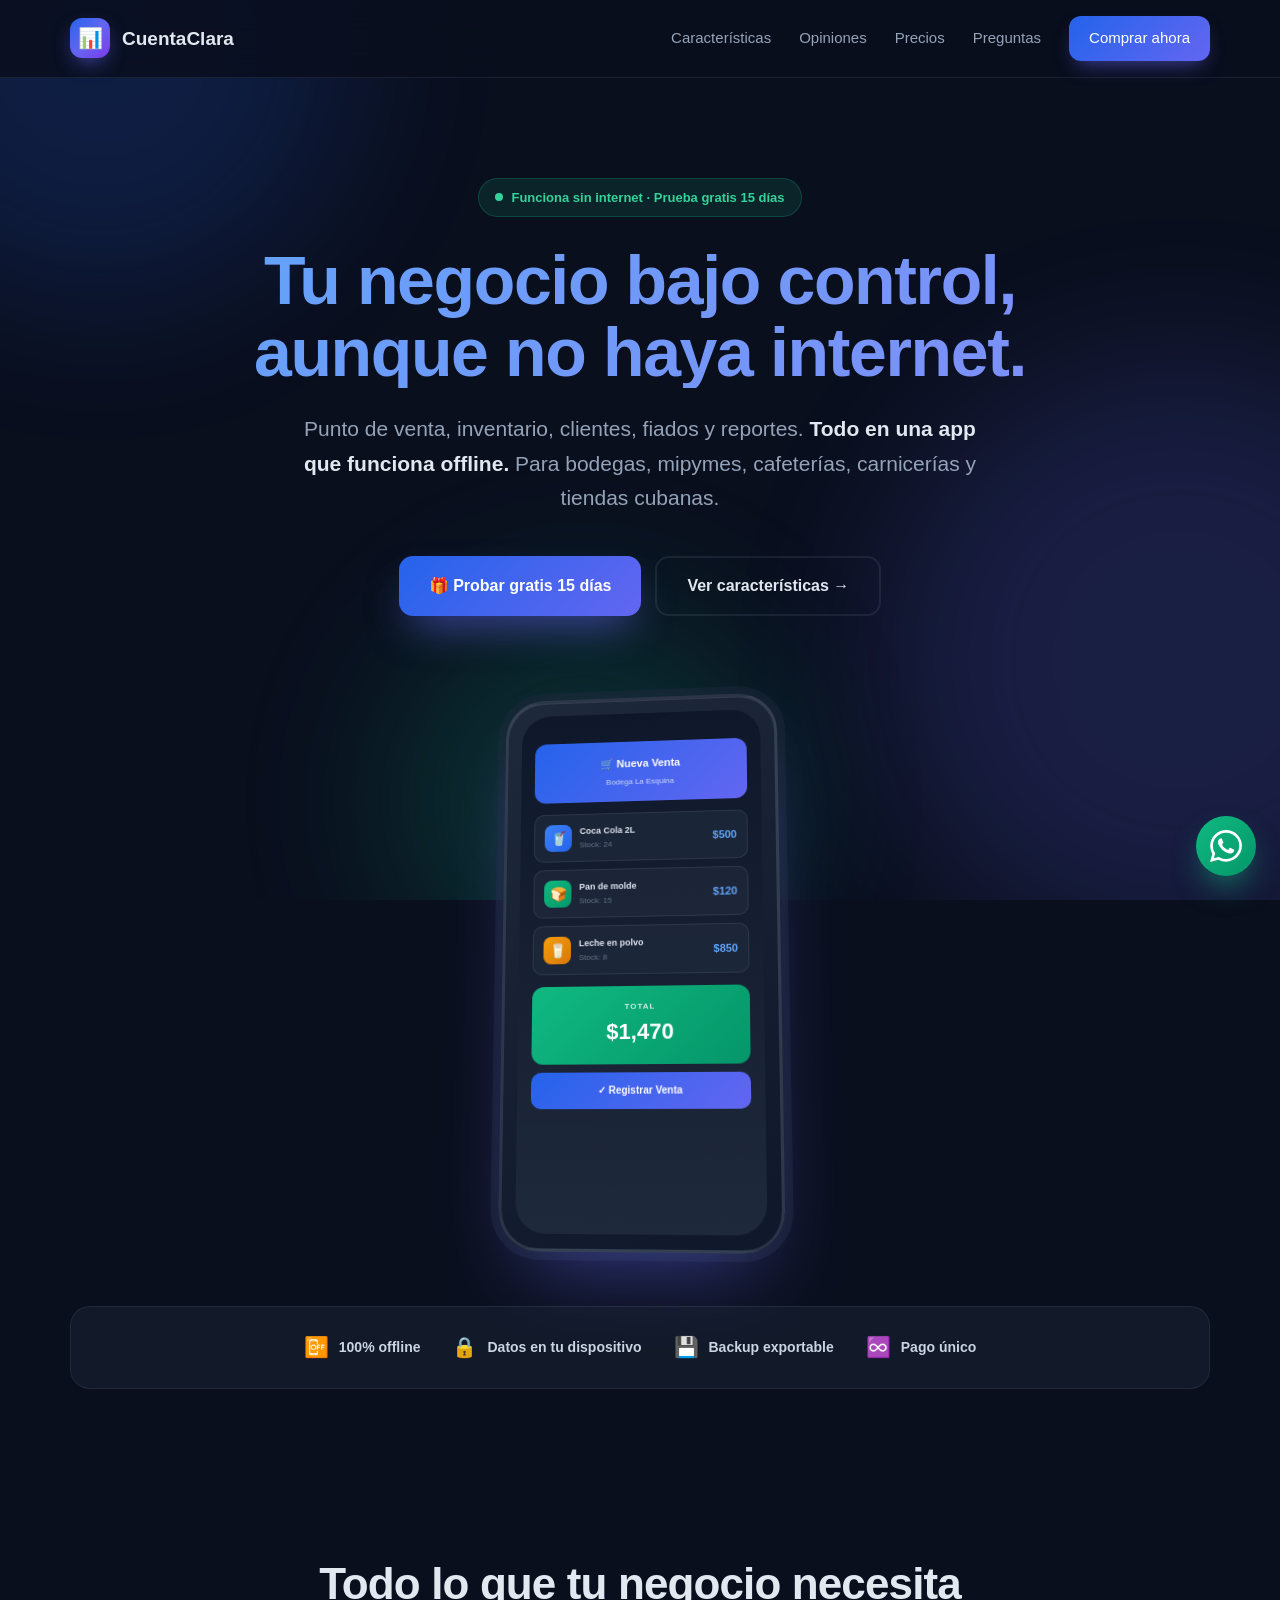
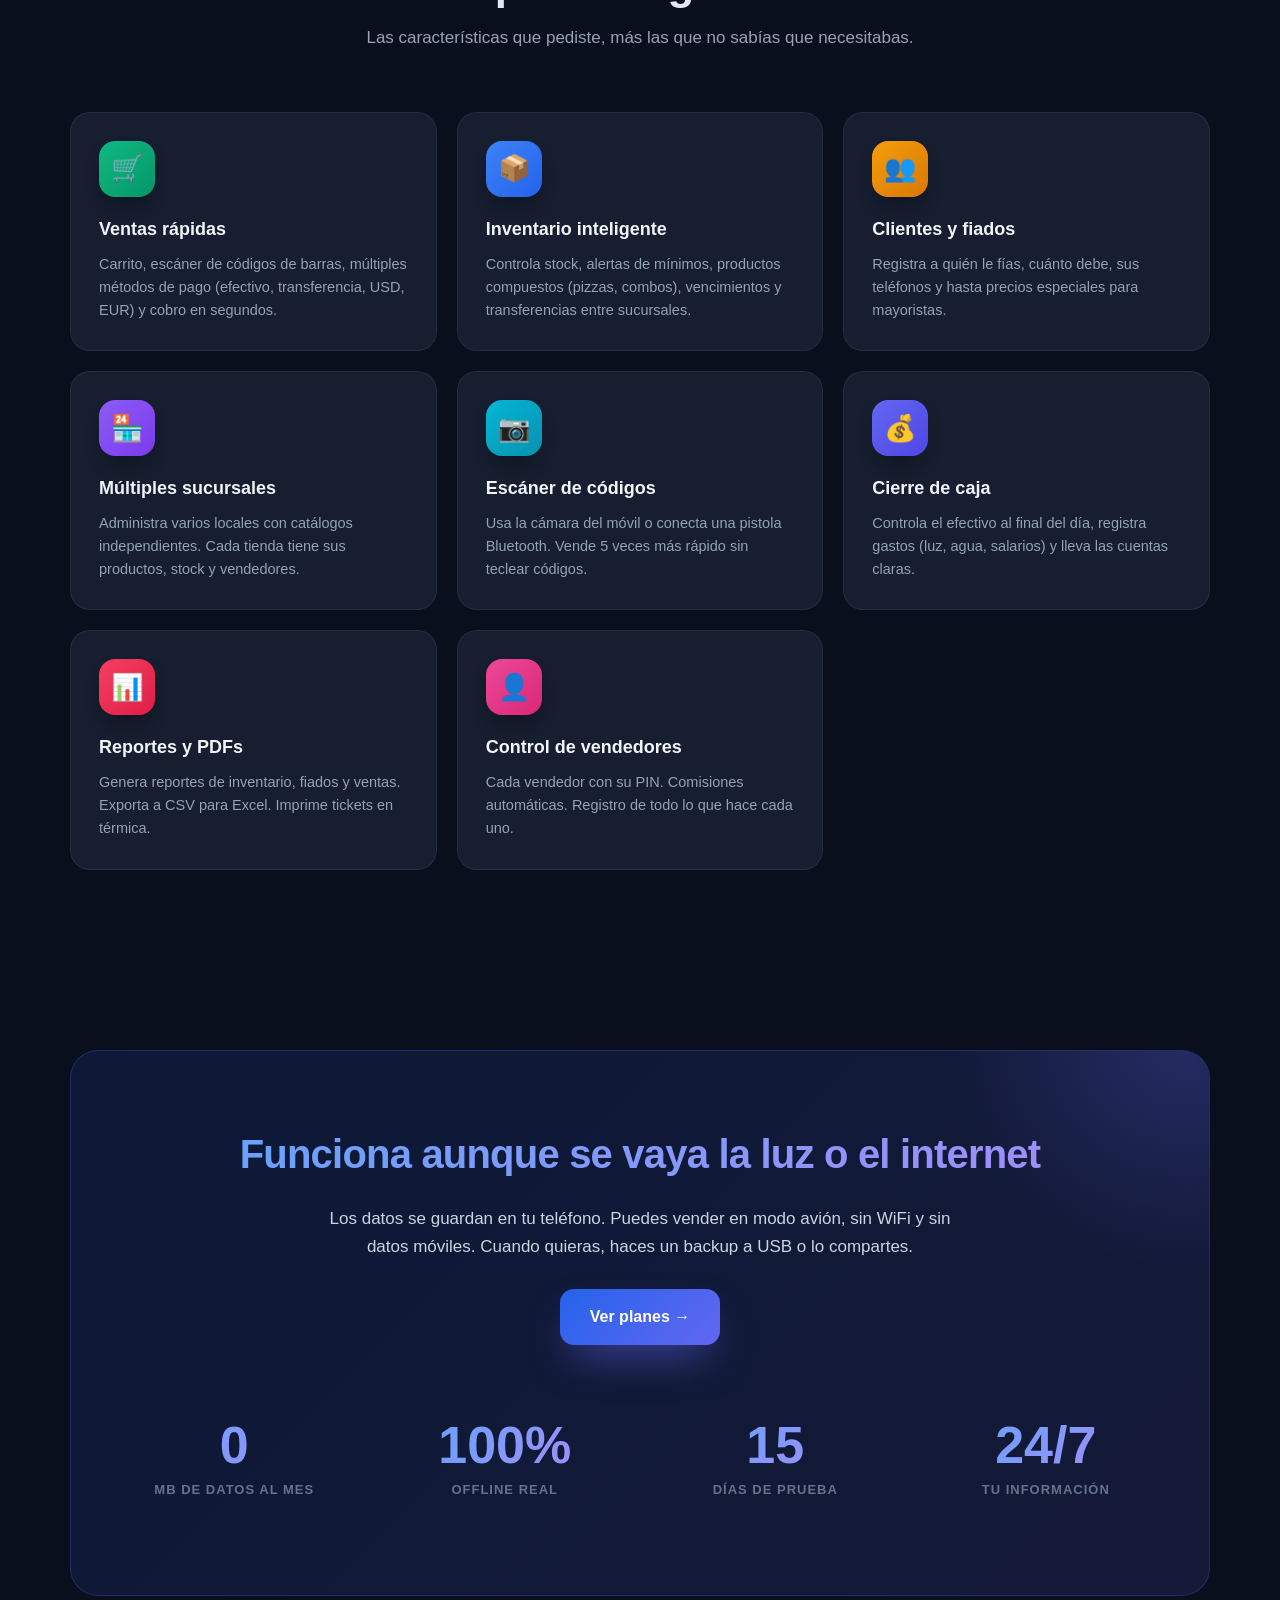
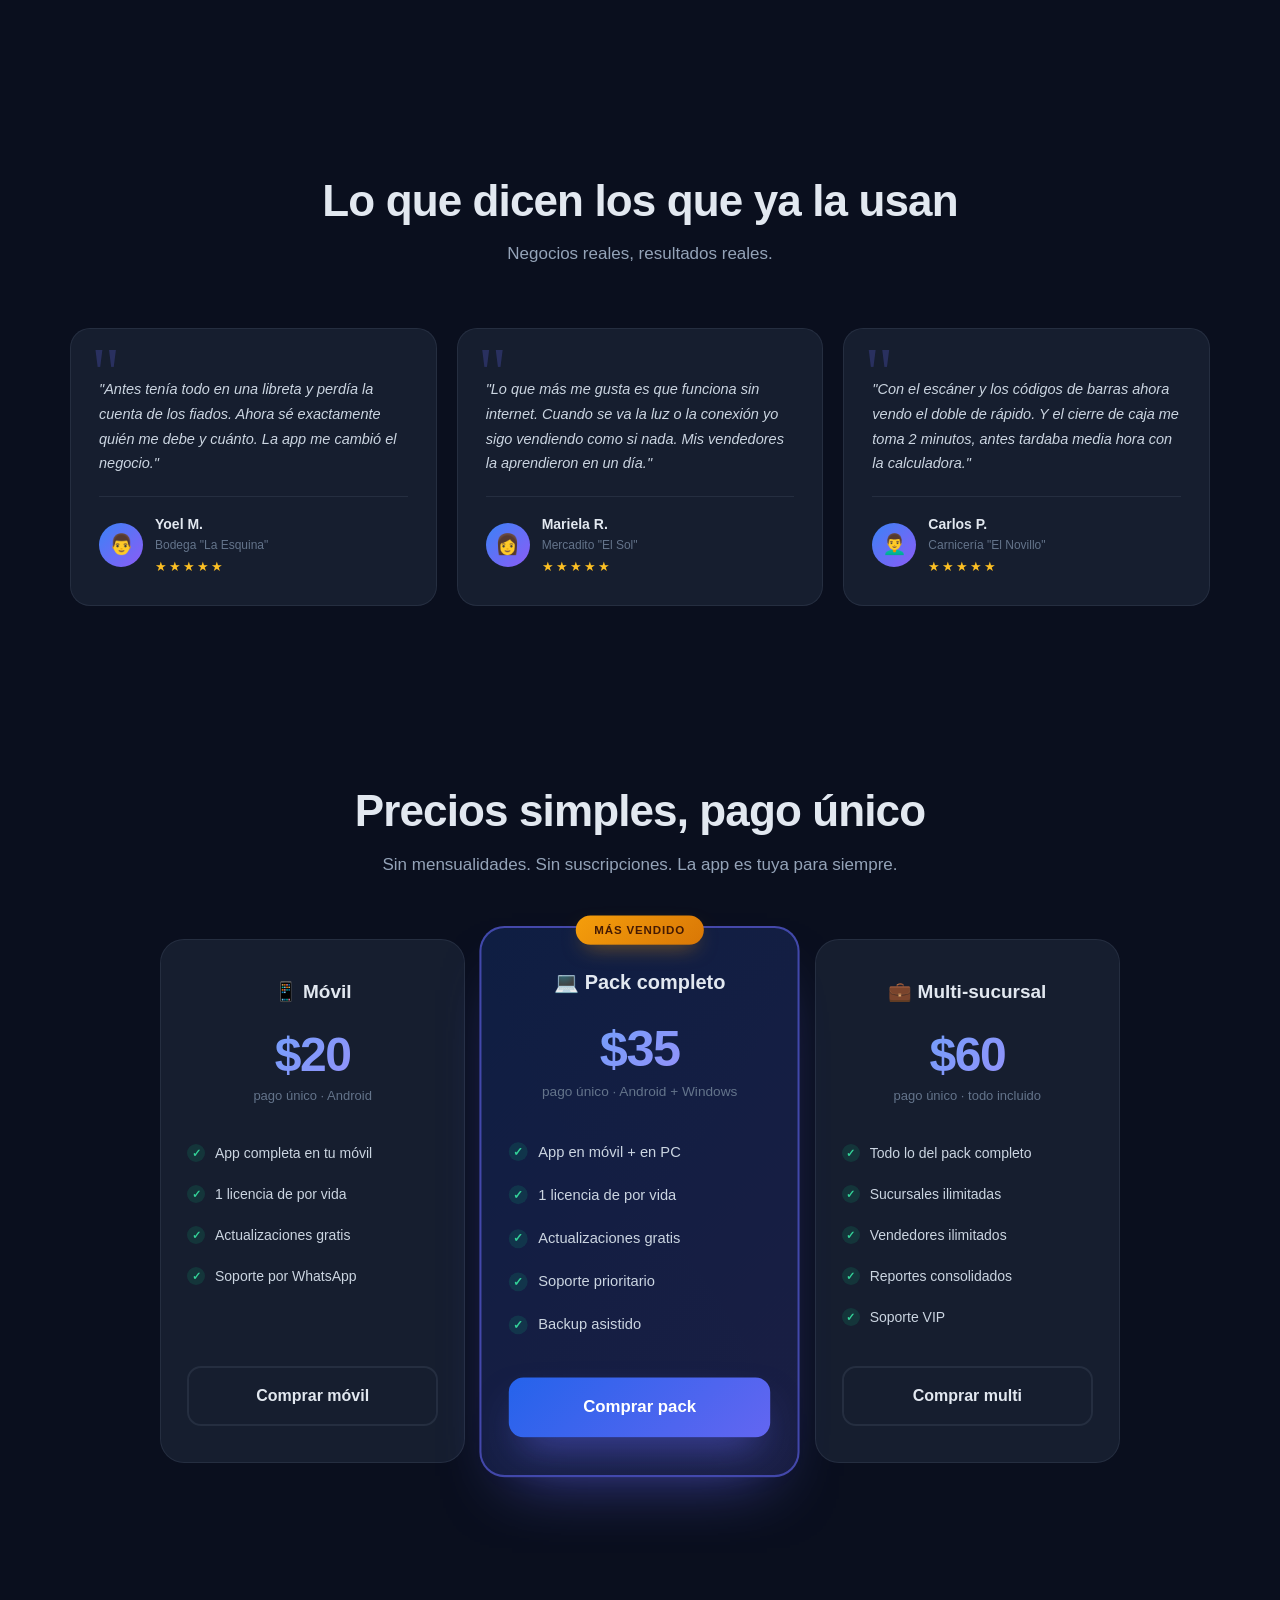
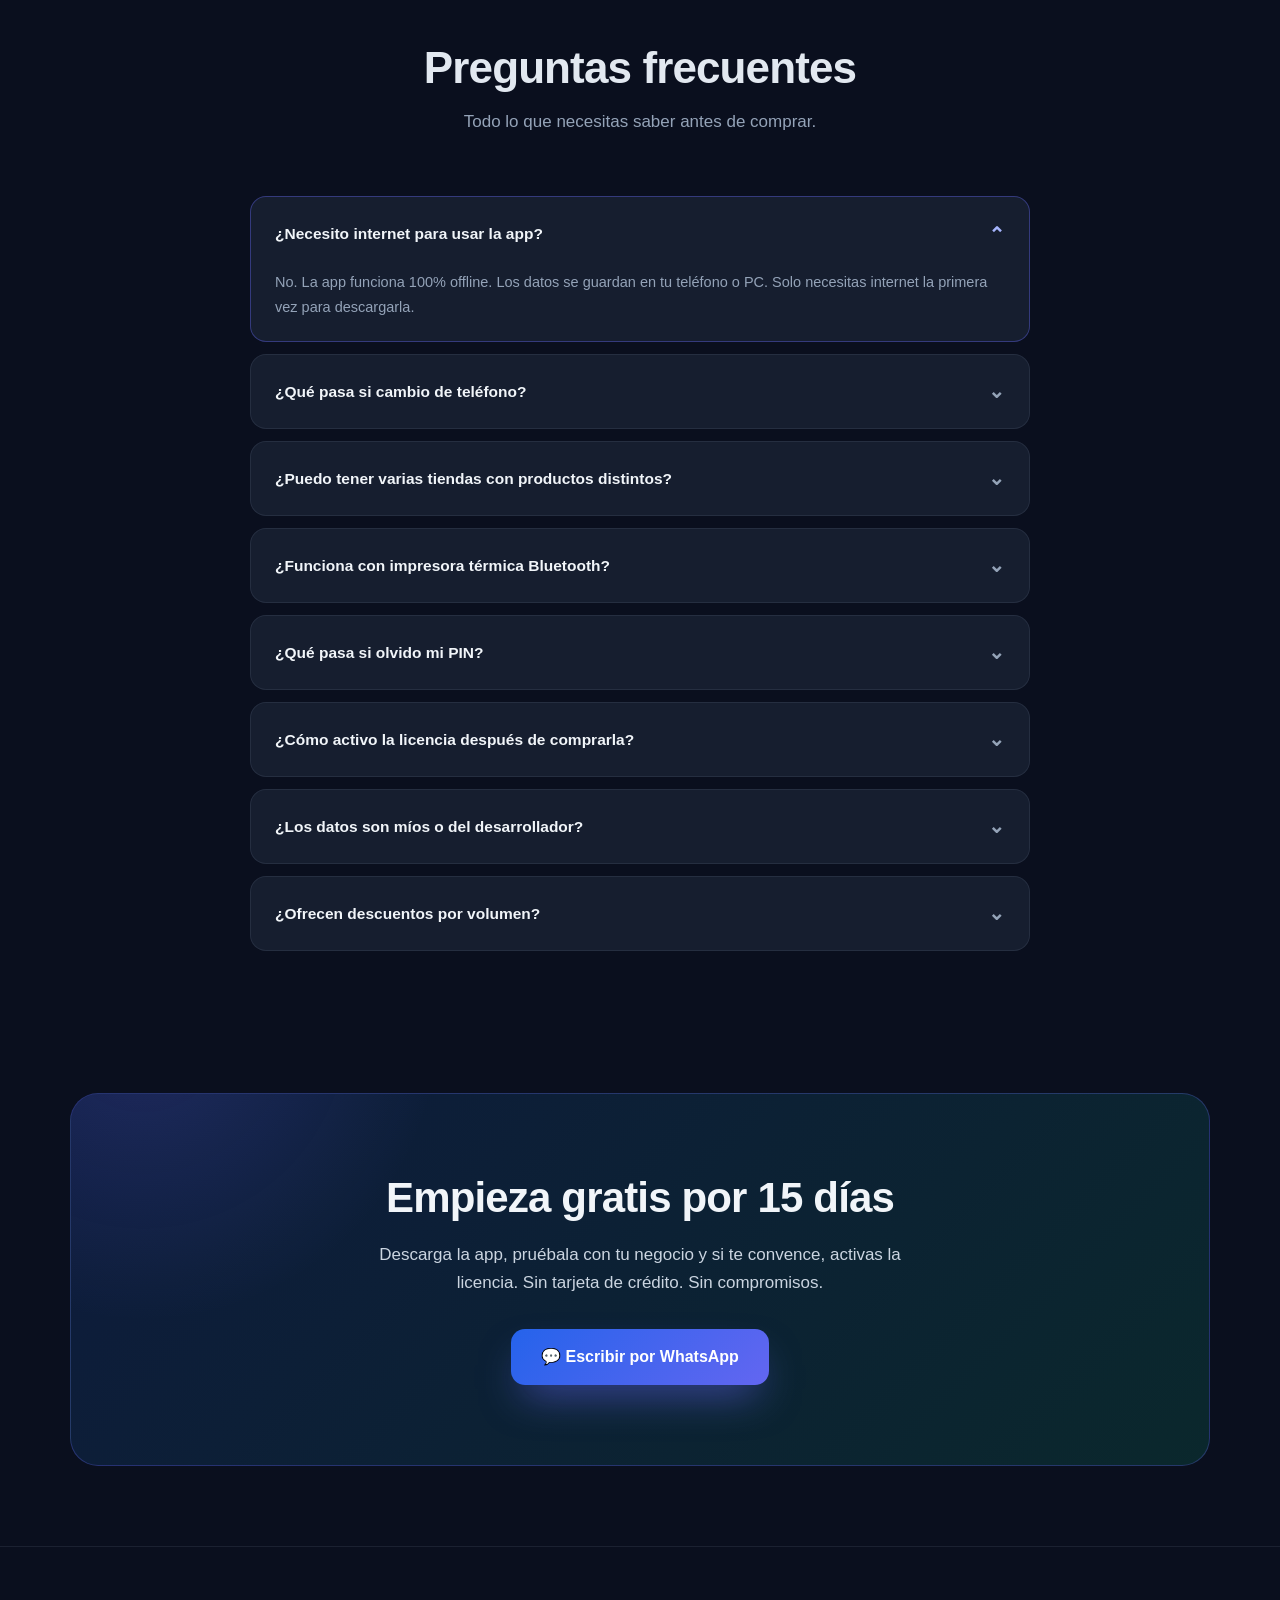
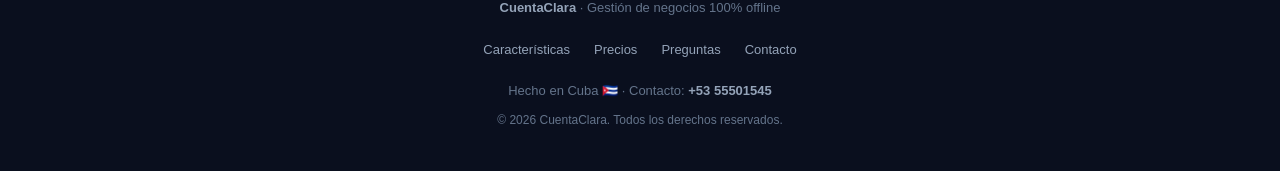
==== commit 86bf43f8: "Update landing.html" ====
--- a/landing.html
+++ b/landing.html
@@ -1,245 +1,1257 @@
 <!DOCTYPE html>
 <html lang="es">
+
 <head>
     <meta charset="UTF-8">
     <meta name="viewport" content="width=device-width, initial-scale=1.0">
     <title>CuentaClara — Gestión de Negocios 100% Offline</title>
-    <meta name="description" content="Punto de venta, inventario, clientes y reportes. Funciona sin internet. Para mipymes, bodegas y tiendas cubanas.">
+    <meta name="description"
+        content="Punto de venta, inventario, clientes y reportes. Funciona sin internet. Para mipymes, bodegas y tiendas cubanas.">
     <meta name="theme-color" content="#0f172a">
+
+    <!-- Open Graph para compartir en WhatsApp/Facebook -->
+    <meta property="og:title" content="CuentaClara — Tu negocio bajo control sin internet">
+    <meta property="og:description"
+        content="Punto de venta, inventario, fiados y reportes. 100% offline. Prueba gratis 15 días.">
+    <meta property="og:type" content="website">
+    <meta property="og:image" content="./icon-512.png">
+
     <link rel="icon" href="./icon-512.png">
+    <link rel="apple-touch-icon" href="./icon-192.png">
+    <link rel="manifest" href="./manifest.json">
+
     <style>
-        * { margin: 0; padding: 0; box-sizing: border-box; }
-        html { scroll-behavior: smooth; }
+        /* ============================================================
+           RESET & VARIABLES
+           ============================================================ */
+        * {
+            margin: 0;
+            padding: 0;
+            box-sizing: border-box;
+        }
+
+        html {
+            scroll-behavior: smooth;
+            -webkit-text-size-adjust: 100%;
+        }
+
+        :root {
+            --bg: #0a0f1e;
+            --bg-2: #0f172a;
+            --card: rgba(30, 41, 59, 0.6);
+            --border: rgba(148, 163, 184, 0.12);
+            --text: #e2e8f0;
+            --text-dim: #94a3b8;
+            --text-muted: #64748b;
+            --primary: #3b82f6;
+            --primary-2: #6366f1;
+            --accent: #a78bfa;
+            --emerald: #10b981;
+            --amber: #f59e0b;
+            --rose: #f43f5e;
+        }
+
         body {
             font-family: -apple-system, BlinkMacSystemFont, 'Segoe UI', Roboto, 'Helvetica Neue', Arial, sans-serif;
-            background: #0f172a;
-            color: #e2e8f0;
-            line-height: 1.6;
+            background: var(--bg);
+            color: var(--text);
+            line-height: 1.65;
             overflow-x: hidden;
-        }
-        .bg-decor { position: fixed; inset: 0; pointer-events: none; z-index: 0; }
-        .blob { position: absolute; border-radius: 50%; filter: blur(60px); opacity: 0.15; }
-        .blob-1 { width: 500px; height: 500px; background: #2563eb; top: -200px; left: -150px; }
-        .blob-2 { width: 600px; height: 600px; background: #6366f1; top: 40%; right: -200px; }
-        .blob-3 { width: 400px; height: 400px; background: #10b981; bottom: -100px; left: 30%; }
-        .container { max-width: 1200px; margin: 0 auto; padding: 0 20px; position: relative; z-index: 1; }
+            -webkit-font-smoothing: antialiased;
+        }
+
+        /* ============================================================
+           FONDO CON BLOBS
+           ============================================================ */
+        .bg-decor {
+            position: fixed;
+            inset: 0;
+            pointer-events: none;
+            z-index: 0;
+            overflow: hidden;
+        }
+
+        .blob {
+            position: absolute;
+            border-radius: 50%;
+            filter: blur(80px);
+            opacity: 0.18;
+            will-change: transform;
+        }
+
+        .blob-1 {
+            width: 500px;
+            height: 500px;
+            background: #2563eb;
+            top: -200px;
+            left: -150px;
+            animation: float 18s ease-in-out infinite;
+        }
+
+        .blob-2 {
+            width: 600px;
+            height: 600px;
+            background: #6366f1;
+            top: 40%;
+            right: -200px;
+            animation: float 22s ease-in-out infinite reverse;
+        }
+
+        .blob-3 {
+            width: 400px;
+            height: 400px;
+            background: #10b981;
+            bottom: -100px;
+            left: 30%;
+            animation: float 20s ease-in-out infinite;
+        }
+
+        @keyframes float {
+
+            0%,
+            100% {
+                transform: translate(0, 0) scale(1);
+            }
+
+            33% {
+                transform: translate(30px, -40px) scale(1.05);
+            }
+
+            66% {
+                transform: translate(-20px, 30px) scale(0.95);
+            }
+        }
+
+        .container {
+            max-width: 1180px;
+            margin: 0 auto;
+            padding: 0 20px;
+            position: relative;
+            z-index: 1;
+        }
+
+        /* ============================================================
+           HEADER
+           ============================================================ */
         header {
-            padding: 20px 0;
-            border-bottom: 1px solid rgba(148, 163, 184, 0.1);
-            backdrop-filter: blur(10px);
-            position: sticky; top: 0;
-            background: rgba(15, 23, 42, 0.85);
+            padding: 16px 0;
+            border-bottom: 1px solid var(--border);
+            position: sticky;
+            top: 0;
+            background: rgba(10, 15, 30, 0.85);
+            backdrop-filter: blur(16px);
+            -webkit-backdrop-filter: blur(16px);
             z-index: 100;
-        }
-        .nav { display: flex; justify-content: space-between; align-items: center; }
-        .logo { display: flex; align-items: center; gap: 12px; font-weight: 800; font-size: 20px; }
+            transition: padding 0.3s;
+        }
+
+        header.scrolled {
+            padding: 10px 0;
+        }
+
+        .nav {
+            display: flex;
+            justify-content: space-between;
+            align-items: center;
+        }
+
+        .logo {
+            display: flex;
+            align-items: center;
+            gap: 12px;
+            font-weight: 800;
+            font-size: 19px;
+        }
+
         .logo-icon {
-            width: 40px; height: 40px; border-radius: 12px;
+            width: 40px;
+            height: 40px;
+            border-radius: 12px;
             background: linear-gradient(135deg, #2563eb, #6366f1, #7c3aed);
-            display: flex; align-items: center; justify-content: center;
+            display: flex;
+            align-items: center;
+            justify-content: center;
             font-size: 20px;
-        }
-        .nav-links { display: flex; gap: 24px; align-items: center; }
-        .nav-links a { color: #94a3b8; text-decoration: none; font-weight: 500; transition: color 0.2s; }
-        .nav-links a:hover { color: #e2e8f0; }
+            box-shadow: 0 8px 20px -6px rgba(99, 102, 241, 0.7);
+        }
+
+        .nav-links {
+            display: flex;
+            gap: 28px;
+            align-items: center;
+        }
+
+        .nav-links a {
+            color: var(--text-dim);
+            text-decoration: none;
+            font-weight: 500;
+            font-size: 15px;
+            transition: color 0.2s;
+        }
+
+        .nav-links a:hover {
+            color: var(--text);
+        }
+
         .btn-cta {
-            padding: 10px 20px; border-radius: 12px;
+            padding: 10px 20px;
+            border-radius: 12px;
             background: linear-gradient(135deg, #2563eb, #6366f1);
-            color: white !important; font-weight: 700;
-            transition: transform 0.2s;
-        }
-        .btn-cta:hover { transform: translateY(-2px); }
+            color: white !important;
+            font-weight: 700;
+            transition: transform 0.2s, box-shadow 0.2s;
+            box-shadow: 0 10px 20px -8px rgba(99, 102, 241, 0.6);
+        }
+
+        .btn-cta:hover {
+            transform: translateY(-2px);
+            box-shadow: 0 14px 25px -8px rgba(99, 102, 241, 0.8);
+        }
+
+        /* Menú móvil */
+        .menu-toggle {
+            display: none;
+            background: none;
+            border: none;
+            color: var(--text);
+            font-size: 26px;
+            cursor: pointer;
+            padding: 8px;
+        }
+
         @media (max-width: 768px) {
-            .nav-links a:not(.btn-cta) { display: none; }
-        }
-        .hero { padding: 80px 0 60px; text-align: center; }
+            .menu-toggle {
+                display: block;
+            }
+
+            .nav-links {
+                position: fixed;
+                top: 68px;
+                left: 0;
+                right: 0;
+                background: rgba(15, 23, 42, 0.98);
+                backdrop-filter: blur(20px);
+                flex-direction: column;
+                gap: 0;
+                padding: 16px 0;
+                border-bottom: 1px solid var(--border);
+                transform: translateY(-150%);
+                transition: transform 0.3s;
+                z-index: 99;
+            }
+
+            .nav-links.open {
+                transform: translateY(0);
+            }
+
+            .nav-links a {
+                width: 100%;
+                padding: 14px 24px;
+                text-align: left;
+                font-size: 16px;
+            }
+
+            .nav-links .btn-cta {
+                margin: 8px 24px;
+                width: calc(100% - 48px);
+                text-align: center;
+            }
+        }
+
+        /* ============================================================
+           ANIMACIÓN FADE-IN AL SCROLL
+           ============================================================ */
+        .reveal {
+            opacity: 0;
+            transform: translateY(30px);
+            transition: opacity 0.7s ease, transform 0.7s cubic-bezier(0.16, 1, 0.3, 1);
+        }
+
+        .reveal.visible {
+            opacity: 1;
+            transform: translateY(0);
+        }
+
+        .reveal-delay-1 {
+            transition-delay: 0.1s;
+        }
+
+        .reveal-delay-2 {
+            transition-delay: 0.2s;
+        }
+
+        .reveal-delay-3 {
+            transition-delay: 0.3s;
+        }
+
+        .reveal-delay-4 {
+            transition-delay: 0.4s;
+        }
+
+        .reveal-delay-5 {
+            transition-delay: 0.5s;
+        }
+
+        .reveal-delay-6 {
+            transition-delay: 0.6s;
+        }
+
+        .reveal-delay-7 {
+            transition-delay: 0.7s;
+        }
+
+        .reveal-delay-8 {
+            transition-delay: 0.8s;
+        }
+
+        /* ============================================================
+           HERO
+           ============================================================ */
+        .hero {
+            padding: 100px 0 80px;
+            text-align: center;
+            position: relative;
+        }
+
         .hero-badge {
-            display: inline-flex; align-items: center; gap: 8px;
-            padding: 8px 16px; border-radius: 999px;
-            background: rgba(16, 185, 129, 0.15);
-            color: #34d399; font-size: 13px; font-weight: 700;
+            display: inline-flex;
+            align-items: center;
+            gap: 8px;
+            padding: 8px 16px;
+            border-radius: 999px;
+            background: rgba(16, 185, 129, 0.12);
+            color: #34d399;
+            font-size: 13px;
+            font-weight: 700;
             border: 1px solid rgba(16, 185, 129, 0.25);
+            margin-bottom: 28px;
+        }
+
+        .hero-badge .dot {
+            width: 8px;
+            height: 8px;
+            border-radius: 50%;
+            background: #34d399;
+            animation: pulse 2s infinite;
+        }
+
+        @keyframes pulse {
+
+            0%,
+            100% {
+                opacity: 1;
+                transform: scale(1);
+            }
+
+            50% {
+                opacity: 0.5;
+                transform: scale(0.85);
+            }
+        }
+
+        h1 {
+            font-size: clamp(34px, 6vw, 68px);
+            font-weight: 900;
+            line-height: 1.05;
             margin-bottom: 24px;
-        }
-        .hero-badge .dot {
-            width: 8px; height: 8px; border-radius: 50%; background: #34d399;
-            animation: pulse 2s infinite;
-        }
-        @keyframes pulse {
-            0%, 100% { opacity: 1; transform: scale(1); }
-            50% { opacity: 0.5; transform: scale(0.85); }
-        }
-        h1 {
-            font-size: clamp(36px, 6vw, 64px);
-            font-weight: 900; line-height: 1.1;
-            margin-bottom: 24px;
-            background: linear-gradient(135deg, #60a5fa, #818cf8, #a78bfa);
+            letter-spacing: -0.02em;
+            background: linear-gradient(135deg, #60a5fa, #818cf8, #a78bfa, #60a5fa);
+            background-size: 300% 300%;
             -webkit-background-clip: text;
             -webkit-text-fill-color: transparent;
             background-clip: text;
-        }
-        .hero p {
-            font-size: clamp(16px, 2vw, 22px);
-            color: #94a3b8; max-width: 720px;
+            animation: shine 8s ease infinite;
+        }
+
+        @keyframes shine {
+
+            0%,
+            100% {
+                background-position: 0% 50%;
+            }
+
+            50% {
+                background-position: 100% 50%;
+            }
+        }
+
+        .hero p.lead {
+            font-size: clamp(16px, 1.8vw, 21px);
+            color: var(--text-dim);
+            max-width: 700px;
             margin: 0 auto 40px;
         }
-        .hero p strong { color: #e2e8f0; }
+
+        .hero p.lead strong {
+            color: var(--text);
+            font-weight: 700;
+        }
+
         .hero-buttons {
-            display: flex; gap: 16px; justify-content: center; flex-wrap: wrap;
-        }
+            display: flex;
+            gap: 14px;
+            justify-content: center;
+            flex-wrap: wrap;
+        }
+
         .btn {
-            padding: 16px 32px; border-radius: 14px;
-            font-weight: 800; font-size: 17px;
-            text-decoration: none; display: inline-flex;
-            align-items: center; gap: 8px;
-            transition: transform 0.2s, box-shadow 0.2s;
-            border: none; cursor: pointer;
-        }
+            padding: 15px 30px;
+            border-radius: 14px;
+            font-weight: 800;
+            font-size: 16px;
+            text-decoration: none;
+            display: inline-flex;
+            align-items: center;
+            justify-content: center;
+            gap: 8px;
+            transition: transform 0.2s, box-shadow 0.2s, border-color 0.2s;
+            border: none;
+            cursor: pointer;
+            white-space: nowrap;
+        }
+
         .btn-primary {
             background: linear-gradient(135deg, #2563eb, #6366f1);
             color: white;
             box-shadow: 0 20px 40px -12px rgba(99, 102, 241, 0.6);
         }
-        .btn-primary:hover { transform: translateY(-3px); box-shadow: 0 24px 50px -12px rgba(99, 102, 241, 0.8); }
+
+        .btn-primary:hover {
+            transform: translateY(-3px);
+            box-shadow: 0 24px 50px -12px rgba(99, 102, 241, 0.85);
+        }
+
         .btn-outline {
-            background: transparent; color: #e2e8f0;
-            border: 2px solid rgba(148, 163, 184, 0.3);
-        }
-        .btn-outline:hover { border-color: #6366f1; color: #a5b4fc; transform: translateY(-3px); }
+            background: transparent;
+            color: var(--text);
+            border: 2px solid var(--border);
+        }
+
+        .btn-outline:hover {
+            border-color: #6366f1;
+            color: #a5b4fc;
+            transform: translateY(-3px);
+        }
+
+        /* ============================================================
+           MOCKUP DEL TELÉFONO
+           ============================================================ */
+        .mockup-wrapper {
+            margin-top: 70px;
+            position: relative;
+            display: flex;
+            justify-content: center;
+            perspective: 1200px;
+        }
+
+        .mockup-phone {
+            width: 280px;
+            height: 560px;
+            border-radius: 40px;
+            background: linear-gradient(145deg, #1e293b, #0f172a);
+            border: 3px solid rgba(148, 163, 184, 0.2);
+            box-shadow:
+                0 40px 80px -30px rgba(99, 102, 241, 0.5),
+                0 0 0 8px rgba(30, 41, 59, 0.5),
+                inset 0 1px 0 rgba(255, 255, 255, 0.1);
+            padding: 14px;
+            position: relative;
+            transform: rotateX(8deg) rotateY(-6deg);
+            transition: transform 0.6s cubic-bezier(0.16, 1, 0.3, 1);
+        }
+
+        .mockup-phone:hover {
+            transform: rotateX(0) rotateY(0) scale(1.02);
+        }
+
+        .mockup-phone::before {
+            content: '';
+            position: absolute;
+            top: 14px;
+            left: 50%;
+            transform: translateX(-50%);
+            width: 60px;
+            height: 6px;
+            background: rgba(15, 23, 42, 0.9);
+            border-radius: 10px;
+            z-index: 10;
+        }
+
+        .mockup-screen {
+            width: 100%;
+            height: 100%;
+            border-radius: 30px;
+            background: linear-gradient(180deg, #0f172a, #1e293b);
+            overflow: hidden;
+            padding: 30px 14px 14px;
+            position: relative;
+        }
+
+        .mockup-header {
+            background: linear-gradient(135deg, #2563eb, #6366f1);
+            border-radius: 12px;
+            padding: 14px;
+            margin-bottom: 12px;
+        }
+
+        .mockup-header-titulo {
+            font-size: 11px;
+            font-weight: 900;
+            color: white;
+            margin-bottom: 4px;
+        }
+
+        .mockup-header-sub {
+            font-size: 8px;
+            color: rgba(255, 255, 255, 0.75);
+        }
+
+        .mockup-card {
+            background: rgba(30, 41, 59, 0.8);
+            border: 1px solid rgba(148, 163, 184, 0.15);
+            border-radius: 10px;
+            padding: 10px;
+            margin-bottom: 8px;
+            display: flex;
+            align-items: center;
+            justify-content: space-between;
+        }
+
+        .mockup-card-icon {
+            width: 28px;
+            height: 28px;
+            border-radius: 8px;
+            display: flex;
+            align-items: center;
+            justify-content: center;
+            font-size: 14px;
+            margin-right: 8px;
+        }
+
+        .mockup-card-info {
+            flex: 1;
+            text-align: left;
+        }
+
+        .mockup-card-name {
+            font-size: 9px;
+            font-weight: 700;
+            color: #e2e8f0;
+        }
+
+        .mockup-card-price {
+            font-size: 11px;
+            font-weight: 900;
+            color: #60a5fa;
+        }
+
+        .mockup-total {
+            background: linear-gradient(135deg, #10b981, #059669);
+            border-radius: 12px;
+            padding: 14px;
+            margin-top: 12px;
+            text-align: center;
+        }
+
+        .mockup-total-label {
+            font-size: 8px;
+            color: rgba(255, 255, 255, 0.8);
+            font-weight: 700;
+            text-transform: uppercase;
+            letter-spacing: 1px;
+        }
+
+        .mockup-total-amount {
+            font-size: 22px;
+            font-weight: 900;
+            color: white;
+        }
+
+        .mockup-btn {
+            background: linear-gradient(135deg, #2563eb, #6366f1);
+            border-radius: 10px;
+            padding: 10px;
+            text-align: center;
+            margin-top: 8px;
+            font-size: 10px;
+            font-weight: 900;
+            color: white;
+        }
+
+        /* ============================================================
+           TRUST BAR
+           ============================================================ */
         .trust {
-            display: flex; gap: 32px; justify-content: center;
-            flex-wrap: wrap; margin-top: 48px;
-            padding: 24px; border-radius: 20px;
-            background: rgba(30, 41, 59, 0.5);
-            border: 1px solid rgba(148, 163, 184, 0.1);
-        }
-        .trust-item { display: flex; align-items: center; gap: 10px; color: #cbd5e1; font-weight: 600; font-size: 14px; }
-        .section { padding: 80px 0; }
+            display: flex;
+            gap: 32px;
+            justify-content: center;
+            flex-wrap: wrap;
+            margin-top: 60px;
+            padding: 24px;
+            border-radius: 20px;
+            background: rgba(30, 41, 59, 0.4);
+            border: 1px solid var(--border);
+        }
+
+        .trust-item {
+            display: flex;
+            align-items: center;
+            gap: 10px;
+            color: #cbd5e1;
+            font-weight: 600;
+            font-size: 14px;
+        }
+
+        .trust-item .icon {
+            font-size: 20px;
+        }
+
+        /* ============================================================
+           SECCIONES
+           ============================================================ */
+        .section {
+            padding: 90px 0;
+        }
+
         .section-title {
-            font-size: clamp(28px, 4vw, 42px);
-            font-weight: 900; text-align: center;
-            margin-bottom: 12px; color: #e2e8f0;
-        }
+            font-size: clamp(28px, 4vw, 44px);
+            font-weight: 900;
+            text-align: center;
+            margin-bottom: 14px;
+            color: var(--text);
+            letter-spacing: -0.02em;
+            line-height: 1.15;
+        }
+
         .section-sub {
-            text-align: center; color: #94a3b8;
-            font-size: 17px; max-width: 640px;
+            text-align: center;
+            color: var(--text-dim);
+            font-size: 17px;
+            max-width: 640px;
             margin: 0 auto 60px;
         }
+
+        /* ============================================================
+           FEATURES
+           ============================================================ */
         .features-grid {
             display: grid;
             grid-template-columns: repeat(auto-fit, minmax(280px, 1fr));
             gap: 20px;
         }
+
         .feature {
-            padding: 28px; border-radius: 20px;
-            background: rgba(30, 41, 59, 0.6);
-            border: 1px solid rgba(148, 163, 184, 0.1);
-            transition: transform 0.2s, border-color 0.2s;
-        }
-        .feature:hover { transform: translateY(-4px); border-color: rgba(99, 102, 241, 0.4); }
+            padding: 28px;
+            border-radius: 20px;
+            background: var(--card);
+            border: 1px solid var(--border);
+            transition: transform 0.3s, border-color 0.3s, box-shadow 0.3s;
+            position: relative;
+            overflow: hidden;
+        }
+
+        .feature::before {
+            content: '';
+            position: absolute;
+            inset: 0;
+            background: radial-gradient(circle at top left, rgba(99, 102, 241, 0.1), transparent 60%);
+            opacity: 0;
+            transition: opacity 0.4s;
+        }
+
+        .feature:hover {
+            transform: translateY(-6px);
+            border-color: rgba(99, 102, 241, 0.4);
+            box-shadow: 0 20px 40px -20px rgba(99, 102, 241, 0.4);
+        }
+
+        .feature:hover::before {
+            opacity: 1;
+        }
+
+        .feature>* {
+            position: relative;
+            z-index: 1;
+        }
+
         .feature-icon {
-            width: 56px; height: 56px; border-radius: 16px;
-            display: flex; align-items: center; justify-content: center;
-            font-size: 26px; margin-bottom: 16px;
-        }
-        .fi-blue { background: linear-gradient(135deg, #3b82f6, #2563eb); }
-        .fi-violet { background: linear-gradient(135deg, #8b5cf6, #7c3aed); }
-        .fi-emerald { background: linear-gradient(135deg, #10b981, #059669); }
-        .fi-amber { background: linear-gradient(135deg, #f59e0b, #d97706); }
-        .fi-rose { background: linear-gradient(135deg, #f43f5e, #e11d48); }
-        .fi-cyan { background: linear-gradient(135deg, #06b6d4, #0891b2); }
-        .fi-indigo { background: linear-gradient(135deg, #6366f1, #4f46e5); }
-        .fi-pink { background: linear-gradient(135deg, #ec4899, #db2777); }
-        .feature h3 { font-size: 18px; font-weight: 800; margin-bottom: 8px; color: #f1f5f9; }
-        .feature p { color: #94a3b8; font-size: 14px; }
+            width: 56px;
+            height: 56px;
+            border-radius: 16px;
+            display: flex;
+            align-items: center;
+            justify-content: center;
+            font-size: 26px;
+            margin-bottom: 18px;
+            box-shadow: 0 10px 20px -10px rgba(0, 0, 0, 0.6);
+        }
+
+        .fi-blue {
+            background: linear-gradient(135deg, #3b82f6, #2563eb);
+        }
+
+        .fi-violet {
+            background: linear-gradient(135deg, #8b5cf6, #7c3aed);
+        }
+
+        .fi-emerald {
+            background: linear-gradient(135deg, #10b981, #059669);
+        }
+
+        .fi-amber {
+            background: linear-gradient(135deg, #f59e0b, #d97706);
+        }
+
+        .fi-rose {
+            background: linear-gradient(135deg, #f43f5e, #e11d48);
+        }
+
+        .fi-cyan {
+            background: linear-gradient(135deg, #06b6d4, #0891b2);
+        }
+
+        .fi-indigo {
+            background: linear-gradient(135deg, #6366f1, #4f46e5);
+        }
+
+        .fi-pink {
+            background: linear-gradient(135deg, #ec4899, #db2777);
+        }
+
+        .feature h3 {
+            font-size: 18px;
+            font-weight: 800;
+            margin-bottom: 8px;
+            color: #f1f5f9;
+        }
+
+        .feature p {
+            color: var(--text-dim);
+            font-size: 14.5px;
+            line-height: 1.6;
+        }
+
+        /* ============================================================
+           HIGHLIGHT OFFLINE
+           ============================================================ */
         .highlight {
-            padding: 60px 40px; border-radius: 24px;
-            background: linear-gradient(135deg, rgba(37, 99, 235, 0.15), rgba(99, 102, 241, 0.15));
-            border: 1px solid rgba(99, 102, 241, 0.3);
+            padding: 70px 40px;
+            border-radius: 28px;
+            background: linear-gradient(135deg, rgba(37, 99, 235, 0.12), rgba(99, 102, 241, 0.12));
+            border: 1px solid rgba(99, 102, 241, 0.25);
             text-align: center;
-        }
+            position: relative;
+            overflow: hidden;
+        }
+
+        .highlight::before {
+            content: '';
+            position: absolute;
+            top: -50%;
+            right: -20%;
+            width: 500px;
+            height: 500px;
+            background: radial-gradient(circle, rgba(99, 102, 241, 0.25), transparent 70%);
+            pointer-events: none;
+        }
+
+        .highlight-content {
+            position: relative;
+            z-index: 1;
+        }
+
         .highlight h2 {
-            font-size: clamp(24px, 3vw, 36px);
-            font-weight: 900; margin-bottom: 16px;
+            font-size: clamp(24px, 3.5vw, 40px);
+            font-weight: 900;
+            margin-bottom: 18px;
+            letter-spacing: -0.02em;
             background: linear-gradient(135deg, #60a5fa, #a78bfa);
             -webkit-background-clip: text;
             -webkit-text-fill-color: transparent;
-        }
-        .highlight p { font-size: 17px; color: #cbd5e1; max-width: 640px; margin: 0 auto 24px; }
-        .pricing {
+            background-clip: text;
+        }
+
+        .highlight p {
+            font-size: 17px;
+            color: #cbd5e1;
+            max-width: 640px;
+            margin: 0 auto 28px;
+        }
+
+        /* ============================================================
+           CONTADORES
+           ============================================================ */
+        .stats-grid {
             display: grid;
-            grid-template-columns: repeat(auto-fit, minmax(260px, 1fr));
-            gap: 20px; max-width: 900px; margin: 0 auto;
-        }
-        .price-card {
-            padding: 32px 24px; border-radius: 20px;
-            background: rgba(30, 41, 59, 0.6);
-            border: 1px solid rgba(148, 163, 184, 0.1);
-            text-align: center; position: relative;
-        }
-        .price-card.featured {
-            background: linear-gradient(135deg, rgba(37, 99, 235, 0.2), rgba(99, 102, 241, 0.2));
-            border: 2px solid rgba(99, 102, 241, 0.6);
-            transform: scale(1.05);
-        }
-        .badge-pop {
-            position: absolute; top: -12px; left: 50%; transform: translateX(-50%);
-            padding: 4px 16px; border-radius: 999px;
-            background: linear-gradient(135deg, #f59e0b, #d97706);
-            color: #78350f; font-size: 11px; font-weight: 900;
-            text-transform: uppercase; letter-spacing: 0.5px;
-        }
-        .price-title { font-size: 20px; font-weight: 800; margin-bottom: 8px; }
-        .price-amount {
-            font-size: 42px; font-weight: 900; line-height: 1;
-            margin: 16px 0 4px;
+            grid-template-columns: repeat(auto-fit, minmax(180px, 1fr));
+            gap: 24px;
+            margin-top: 50px;
+        }
+
+        .stat {
+            text-align: center;
+            padding: 24px;
+        }
+
+        .stat-number {
+            font-size: clamp(36px, 5vw, 52px);
+            font-weight: 900;
+            line-height: 1;
             background: linear-gradient(135deg, #60a5fa, #a78bfa);
             -webkit-background-clip: text;
             -webkit-text-fill-color: transparent;
-        }
-        .price-period { color: #64748b; font-size: 13px; margin-bottom: 24px; }
+            background-clip: text;
+            margin-bottom: 8px;
+        }
+
+        .stat-label {
+            font-size: 13px;
+            color: var(--text-muted);
+            font-weight: 700;
+            text-transform: uppercase;
+            letter-spacing: 1px;
+        }
+
+        /* ============================================================
+           TESTIMONIOS
+           ============================================================ */
+        .testimonios-grid {
+            display: grid;
+            grid-template-columns: repeat(auto-fit, minmax(280px, 1fr));
+            gap: 20px;
+        }
+
+        .testimonio {
+            padding: 28px;
+            border-radius: 20px;
+            background: var(--card);
+            border: 1px solid var(--border);
+            position: relative;
+        }
+
+        .testimonio::before {
+            content: '"';
+            position: absolute;
+            top: 8px;
+            left: 20px;
+            font-size: 72px;
+            color: rgba(99, 102, 241, 0.25);
+            font-family: Georgia, serif;
+            line-height: 1;
+        }
+
+        .testimonio-text {
+            color: #cbd5e1;
+            font-size: 14.5px;
+            line-height: 1.7;
+            margin-bottom: 20px;
+            padding-top: 20px;
+            font-style: italic;
+        }
+
+        .testimonio-autor {
+            display: flex;
+            align-items: center;
+            gap: 12px;
+            padding-top: 16px;
+            border-top: 1px solid var(--border);
+        }
+
+        .testimonio-avatar {
+            width: 44px;
+            height: 44px;
+            border-radius: 50%;
+            display: flex;
+            align-items: center;
+            justify-content: center;
+            font-size: 20px;
+            background: linear-gradient(135deg, #3b82f6, #8b5cf6);
+        }
+
+        .testimonio-info {
+            flex: 1;
+        }
+
+        .testimonio-nombre {
+            font-weight: 800;
+            color: var(--text);
+            font-size: 14px;
+        }
+
+        .testimonio-cargo {
+            color: var(--text-muted);
+            font-size: 12px;
+        }
+
+        .testimonio-stars {
+            color: #fbbf24;
+            font-size: 13px;
+            letter-spacing: 2px;
+        }
+
+        /* ============================================================
+           PRICING
+           ============================================================ */
+        .pricing {
+            display: grid;
+            grid-template-columns: repeat(auto-fit, minmax(270px, 1fr));
+            gap: 22px;
+            max-width: 960px;
+            margin: 0 auto;
+            align-items: stretch;
+        }
+
+        .price-card {
+            padding: 36px 26px;
+            border-radius: 24px;
+            background: var(--card);
+            border: 1px solid var(--border);
+            text-align: center;
+            position: relative;
+            display: flex;
+            flex-direction: column;
+            transition: transform 0.3s, border-color 0.3s;
+        }
+
+        .price-card:hover {
+            transform: translateY(-6px);
+            border-color: rgba(99, 102, 241, 0.4);
+        }
+
+        .price-card.featured {
+            background: linear-gradient(135deg, rgba(37, 99, 235, 0.18), rgba(99, 102, 241, 0.18));
+            border: 2px solid rgba(99, 102, 241, 0.6);
+            box-shadow: 0 30px 60px -30px rgba(99, 102, 241, 0.6);
+        }
+
+        @media (min-width: 900px) {
+            .price-card.featured {
+                transform: scale(1.05);
+            }
+
+            .price-card.featured:hover {
+                transform: scale(1.05) translateY(-6px);
+            }
+        }
+
+        .badge-pop {
+            position: absolute;
+            top: -12px;
+            left: 50%;
+            transform: translateX(-50%);
+            padding: 5px 18px;
+            border-radius: 999px;
+            background: linear-gradient(135deg, #f59e0b, #d97706);
+            color: #451a03;
+            font-size: 11px;
+            font-weight: 900;
+            text-transform: uppercase;
+            letter-spacing: 0.8px;
+            box-shadow: 0 8px 20px -8px rgba(245, 158, 11, 0.6);
+        }
+
+        .price-title {
+            font-size: 19px;
+            font-weight: 800;
+            margin-bottom: 6px;
+        }
+
+        .price-amount {
+            font-size: 48px;
+            font-weight: 900;
+            line-height: 1;
+            margin: 18px 0 6px;
+            letter-spacing: -0.03em;
+            background: linear-gradient(135deg, #60a5fa, #a78bfa);
+            -webkit-background-clip: text;
+            -webkit-text-fill-color: transparent;
+            background-clip: text;
+        }
+
+        .price-period {
+            color: var(--text-muted);
+            font-size: 13px;
+            margin-bottom: 26px;
+        }
+
         .price-features {
-            list-style: none; text-align: left;
-            margin: 24px 0; padding: 0;
-        }
+            list-style: none;
+            text-align: left;
+            margin: 0 0 28px;
+            padding: 0;
+            flex: 1;
+        }
+
         .price-features li {
-            padding: 8px 0; font-size: 14px; color: #cbd5e1;
-            display: flex; align-items: center; gap: 8px;
-        }
-        .price-features li::before { content: '✓'; color: #34d399; font-weight: 900; }
+            padding: 9px 0;
+            font-size: 14px;
+            color: #cbd5e1;
+            display: flex;
+            align-items: center;
+            gap: 10px;
+        }
+
+        .price-features li::before {
+            content: '✓';
+            color: #34d399;
+            font-weight: 900;
+            flex-shrink: 0;
+            width: 18px;
+            height: 18px;
+            display: flex;
+            align-items: center;
+            justify-content: center;
+            background: rgba(16, 185, 129, 0.15);
+            border-radius: 50%;
+            font-size: 11px;
+        }
+
+        /* ============================================================
+           FAQ
+           ============================================================ */
+        .faq-list {
+            max-width: 780px;
+            margin: 0 auto;
+        }
+
+        .faq-item {
+            margin-bottom: 12px;
+            border-radius: 16px;
+            background: var(--card);
+            border: 1px solid var(--border);
+            overflow: hidden;
+            transition: border-color 0.3s, background 0.3s;
+        }
+
+        .faq-item.open {
+            border-color: rgba(99, 102, 241, 0.4);
+        }
+
+        .faq-q {
+            font-weight: 800;
+            color: #f1f5f9;
+            font-size: 15.5px;
+            padding: 20px 24px;
+            cursor: pointer;
+            display: flex;
+            align-items: center;
+            justify-content: space-between;
+            gap: 16px;
+            user-select: none;
+            transition: background 0.2s;
+        }
+
+        .faq-q:hover {
+            background: rgba(99, 102, 241, 0.06);
+        }
+
+        .faq-q .chevron {
+            font-size: 20px;
+            color: var(--text-dim);
+            transition: transform 0.3s;
+            flex-shrink: 0;
+        }
+
+        .faq-item.open .chevron {
+            transform: rotate(180deg);
+            color: #a5b4fc;
+        }
+
+        .faq-a {
+            color: var(--text-dim);
+            font-size: 14.5px;
+            padding: 0 24px;
+            max-height: 0;
+            overflow: hidden;
+            transition: max-height 0.4s cubic-bezier(0.16, 1, 0.3, 1), padding 0.4s;
+            line-height: 1.7;
+        }
+
+        .faq-item.open .faq-a {
+            max-height: 400px;
+            padding: 0 24px 22px;
+        }
+
+        /* ============================================================
+           CTA FINAL
+           ============================================================ */
         .cta-final {
-            text-align: center; padding: 80px 20px;
+            text-align: center;
+            padding: 80px 30px;
             background: linear-gradient(135deg, rgba(37, 99, 235, 0.15), rgba(16, 185, 129, 0.15));
-            border-radius: 24px; margin: 60px 0;
+            border-radius: 28px;
+            margin: 40px 0 80px;
             border: 1px solid rgba(99, 102, 241, 0.3);
-        }
+            position: relative;
+            overflow: hidden;
+        }
+
+        .cta-final::before {
+            content: '';
+            position: absolute;
+            top: -100%;
+            left: -20%;
+            width: 600px;
+            height: 600px;
+            background: radial-gradient(circle, rgba(99, 102, 241, 0.2), transparent 70%);
+            pointer-events: none;
+        }
+
+        .cta-final>* {
+            position: relative;
+            z-index: 1;
+        }
+
         .cta-final h2 {
-            font-size: clamp(28px, 4vw, 40px);
-            font-weight: 900; margin-bottom: 16px; color: #f1f5f9;
-        }
-        .cta-final p { font-size: 17px; color: #cbd5e1; margin-bottom: 32px; max-width: 560px; margin-left: auto; margin-right: auto; }
-        .faq-list { max-width: 760px; margin: 0 auto; }
-        .faq-item {
-            padding: 20px; margin-bottom: 12px;
-            border-radius: 16px; background: rgba(30, 41, 59, 0.6);
-            border: 1px solid rgba(148, 163, 184, 0.1);
-        }
-        .faq-q { font-weight: 800; color: #f1f5f9; margin-bottom: 8px; font-size: 15px; }
-        .faq-a { color: #94a3b8; font-size: 14px; }
+            font-size: clamp(28px, 4vw, 42px);
+            font-weight: 900;
+            margin-bottom: 18px;
+            color: #f1f5f9;
+            letter-spacing: -0.02em;
+            line-height: 1.15;
+        }
+
+        .cta-final p {
+            font-size: 17px;
+            color: #cbd5e1;
+            margin-bottom: 32px;
+            max-width: 560px;
+            margin-left: auto;
+            margin-right: auto;
+        }
+
+        /* ============================================================
+           FOOTER
+           ============================================================ */
         footer {
-            padding: 40px 0; border-top: 1px solid rgba(148, 163, 184, 0.1);
-            text-align: center; color: #64748b; font-size: 13px;
-        }
-        footer strong { color: #94a3b8; }
+            padding: 50px 0 40px;
+            border-top: 1px solid var(--border);
+            text-align: center;
+            color: var(--text-muted);
+            font-size: 13px;
+        }
+
+        footer strong {
+            color: var(--text-dim);
+        }
+
+        .footer-links {
+            display: flex;
+            gap: 24px;
+            justify-content: center;
+            margin: 20px 0;
+            flex-wrap: wrap;
+        }
+
+        .footer-links a {
+            color: var(--text-dim);
+            text-decoration: none;
+            transition: color 0.2s;
+        }
+
+        .footer-links a:hover {
+            color: var(--text);
+        }
+
+        /* ============================================================
+           BOTÓN FLOTANTE WHATSAPP
+           ============================================================ */
+        .whatsapp-float {
+            position: fixed;
+            bottom: 24px;
+            right: 24px;
+            width: 60px;
+            height: 60px;
+            border-radius: 50%;
+            background: linear-gradient(135deg, #10b981, #059669);
+            display: flex;
+            align-items: center;
+            justify-content: center;
+            box-shadow: 0 15px 30px -8px rgba(16, 185, 129, 0.6), 0 0 0 0 rgba(16, 185, 129, 0.7);
+            z-index: 90;
+            text-decoration: none;
+            animation: wa-pulse 2.5s infinite;
+            transition: transform 0.2s;
+        }
+
+        .whatsapp-float:hover {
+            transform: scale(1.1);
+        }
+
+        .whatsapp-float svg {
+            width: 32px;
+            height: 32px;
+            fill: white;
+        }
+
+        @keyframes wa-pulse {
+            0% {
+                box-shadow: 0 15px 30px -8px rgba(16, 185, 129, 0.6), 0 0 0 0 rgba(16, 185, 129, 0.7);
+            }
+
+            70% {
+                box-shadow: 0 15px 30px -8px rgba(16, 185, 129, 0.6), 0 0 0 20px rgba(16, 185, 129, 0);
+            }
+
+            100% {
+                box-shadow: 0 15px 30px -8px rgba(16, 185, 129, 0.6), 0 0 0 0 rgba(16, 185, 129, 0);
+            }
+        }
+
+        /* ============================================================
+           RESPONSIVE
+           ============================================================ */
         @media (max-width: 640px) {
-            .hero { padding: 40px 0 30px; }
-            .section { padding: 50px 0; }
-            .trust { gap: 16px; padding: 16px; }
-            .highlight { padding: 40px 20px; }
-            .price-card.featured { transform: none; }
+            .hero {
+                padding: 50px 0 40px;
+            }
+
+            .section {
+                padding: 60px 0;
+            }
+
+            .trust {
+                gap: 14px;
+                padding: 18px;
+            }
+
+            .trust-item {
+                font-size: 12.5px;
+            }
+
+            .highlight {
+                padding: 50px 24px;
+            }
+
+            .cta-final {
+                padding: 50px 20px;
+                margin: 20px 0 50px;
+            }
+
+            .mockup-phone {
+                width: 240px;
+                height: 480px;
+            }
+
+            .mockup-phone::before {
+                width: 50px;
+            }
+
+            .whatsapp-float {
+                width: 54px;
+                height: 54px;
+                bottom: 18px;
+                right: 18px;
+            }
+
+            .whatsapp-float svg {
+                width: 28px;
+                height: 28px;
+            }
         }
     </style>
 </head>
+
 <body>
     <div class="bg-decor">
         <div class="blob blob-1"></div>
@@ -247,89 +1259,163 @@
         <div class="blob blob-3"></div>
     </div>
 
-    <header>
+    <!-- ============================================================
+         HEADER
+         ============================================================ -->
+    <header id="header">
         <div class="container">
             <nav class="nav">
                 <div class="logo">
                     <div class="logo-icon">📊</div>
                     <span>CuentaClara</span>
                 </div>
-                <div class="nav-links">
+                <button class="menu-toggle" id="menuToggle" aria-label="Menú">☰</button>
+                <div class="nav-links" id="navLinks">
                     <a href="#features">Características</a>
+                    <a href="#testimonios">Opiniones</a>
                     <a href="#precios">Precios</a>
                     <a href="#faq">Preguntas</a>
-                    <a href="#comprar" class="btn-cta">Comprar ahora</a>
+                    <a href="https://wa.me/5355501545?text=Hola%21%20Quiero%20probar%20CuentaClara" class="btn-cta"
+                        target="_blank">Comprar ahora</a>
                 </div>
             </nav>
         </div>
     </header>
 
+    <!-- ============================================================
+         HERO
+         ============================================================ -->
     <section class="hero">
         <div class="container">
-            <div class="hero-badge">
+            <div class="hero-badge reveal">
                 <span class="dot"></span>
                 <span>Funciona sin internet · Prueba gratis 15 días</span>
             </div>
-            <h1>Tu negocio bajo control,<br>aunque no haya internet.</h1>
-            <p>
+            <h1 class="reveal reveal-delay-1">Tu negocio bajo control,<br>aunque no haya internet.</h1>
+            <p class="lead reveal reveal-delay-2">
                 Punto de venta, inventario, clientes, fiados y reportes.
                 <strong>Todo en una app que funciona offline.</strong>
                 Para bodegas, mipymes, cafeterías, carnicerías y tiendas cubanas.
             </p>
-            <div class="hero-buttons">
-                <a href="#precios" class="btn btn-primary">🎁 Probar gratis 15 días</a>
+            <div class="hero-buttons reveal reveal-delay-3">
+                <a href="https://wa.me/5355501545?text=Hola%21%20Quiero%20probar%20CuentaClara%20en%20mi%20negocio"
+                    class="btn btn-primary" target="_blank">
+                    🎁 Probar gratis 15 días
+                </a>
                 <a href="#features" class="btn btn-outline">Ver características →</a>
             </div>
-            <div class="trust">
-                <div class="trust-item">📴 100% offline</div>
-                <div class="trust-item">🔒 Datos en tu dispositivo</div>
-                <div class="trust-item">💾 Backup exportable</div>
-                <div class="trust-item">♾️ Pago único</div>
+
+            <!-- Mockup del teléfono -->
+            <div class="mockup-wrapper reveal reveal-delay-4">
+                <div class="mockup-phone">
+                    <div class="mockup-screen">
+                        <div class="mockup-header">
+                            <div class="mockup-header-titulo">🛒 Nueva Venta</div>
+                            <div class="mockup-header-sub">Bodega La Esquina</div>
+                        </div>
+
+                        <div class="mockup-card">
+                            <div class="mockup-card-icon"
+                                style="background: linear-gradient(135deg, #3b82f6, #2563eb);">🥤</div>
+                            <div class="mockup-card-info">
+                                <div class="mockup-card-name">Coca Cola 2L</div>
+                                <div style="font-size: 8px; color: #64748b;">Stock: 24</div>
+                            </div>
+                            <div class="mockup-card-price">$500</div>
+                        </div>
+
+                        <div class="mockup-card">
+                            <div class="mockup-card-icon"
+                                style="background: linear-gradient(135deg, #10b981, #059669);">🍞</div>
+                            <div class="mockup-card-info">
+                                <div class="mockup-card-name">Pan de molde</div>
+                                <div style="font-size: 8px; color: #64748b;">Stock: 15</div>
+                            </div>
+                            <div class="mockup-card-price">$120</div>
+                        </div>
+
+                        <div class="mockup-card">
+                            <div class="mockup-card-icon"
+                                style="background: linear-gradient(135deg, #f59e0b, #d97706);">🥛</div>
+                            <div class="mockup-card-info">
+                                <div class="mockup-card-name">Leche en polvo</div>
+                                <div style="font-size: 8px; color: #64748b;">Stock: 8</div>
+                            </div>
+                            <div class="mockup-card-price">$850</div>
+                        </div>
+
+                        <div class="mockup-total">
+                            <div class="mockup-total-label">Total</div>
+                            <div class="mockup-total-amount">$1,470</div>
+                        </div>
+
+                        <div class="mockup-btn">✓ Registrar Venta</div>
+                    </div>
+                </div>
+            </div>
+
+            <!-- Trust bar -->
+            <div class="trust reveal reveal-delay-5">
+                <div class="trust-item"><span class="icon">📴</span> 100% offline</div>
+                <div class="trust-item"><span class="icon">🔒</span> Datos en tu dispositivo</div>
+                <div class="trust-item"><span class="icon">💾</span> Backup exportable</div>
+                <div class="trust-item"><span class="icon">♾️</span> Pago único</div>
             </div>
         </div>
     </section>
 
+    <!-- ============================================================
+         FEATURES
+         ============================================================ -->
     <section class="section" id="features">
         <div class="container">
-            <h2 class="section-title">Todo lo que tu negocio necesita</h2>
-            <p class="section-sub">Las características que pediste, más las que no sabías que necesitabas.</p>
+            <h2 class="section-title reveal">Todo lo que tu negocio necesita</h2>
+            <p class="section-sub reveal reveal-delay-1">Las características que pediste, más las que no sabías que
+                necesitabas.</p>
             <div class="features-grid">
-                <div class="feature">
+                <div class="feature reveal">
                     <div class="feature-icon fi-emerald">🛒</div>
                     <h3>Ventas rápidas</h3>
-                    <p>Carrito, escáner de códigos de barras, múltiples métodos de pago (efectivo, transferencia, USD, EUR) y cobro en segundos.</p>
-                </div>
-                <div class="feature">
+                    <p>Carrito, escáner de códigos de barras, múltiples métodos de pago (efectivo, transferencia, USD,
+                        EUR) y cobro en segundos.</p>
+                </div>
+                <div class="feature reveal reveal-delay-1">
                     <div class="feature-icon fi-blue">📦</div>
                     <h3>Inventario inteligente</h3>
-                    <p>Controla stock, alertas de mínimos, productos compuestos (pizzas, combos), vencimientos y transferencias entre sucursales.</p>
-                </div>
-                <div class="feature">
+                    <p>Controla stock, alertas de mínimos, productos compuestos (pizzas, combos), vencimientos y
+                        transferencias entre sucursales.</p>
+                </div>
+                <div class="feature reveal reveal-delay-2">
                     <div class="feature-icon fi-amber">👥</div>
                     <h3>Clientes y fiados</h3>
-                    <p>Registra a quién le fías, cuánto debe, sus teléfonos y hasta precios especiales para mayoristas.</p>
-                </div>
-                <div class="feature">
+                    <p>Registra a quién le fías, cuánto debe, sus teléfonos y hasta precios especiales para mayoristas.
+                    </p>
+                </div>
+                <div class="feature reveal reveal-delay-3">
                     <div class="feature-icon fi-violet">🏪</div>
                     <h3>Múltiples sucursales</h3>
-                    <p>Administra varios locales con catálogos independientes. Cada tienda tiene sus productos, stock y vendedores.</p>
-                </div>
-                <div class="feature">
+                    <p>Administra varios locales con catálogos independientes. Cada tienda tiene sus productos, stock y
+                        vendedores.</p>
+                </div>
+                <div class="feature reveal">
                     <div class="feature-icon fi-cyan">📷</div>
                     <h3>Escáner de códigos</h3>
-                    <p>Usa la cámara del móvil o conecta una pistola Bluetooth. Vende 5 veces más rápido sin teclear códigos.</p>
-                </div>
-                <div class="feature">
+                    <p>Usa la cámara del móvil o conecta una pistola Bluetooth. Vende 5 veces más rápido sin teclear
+                        códigos.</p>
+                </div>
+                <div class="feature reveal reveal-delay-1">
                     <div class="feature-icon fi-indigo">💰</div>
                     <h3>Cierre de caja</h3>
-                    <p>Controla el efectivo al final del día, registra gastos (luz, agua, salarios) y lleva las cuentas claras.</p>
-                </div>
-                <div class="feature">
+                    <p>Controla el efectivo al final del día, registra gastos (luz, agua, salarios) y lleva las cuentas
+                        claras.</p>
+                </div>
+                <div class="feature reveal reveal-delay-2">
                     <div class="feature-icon fi-rose">📊</div>
                     <h3>Reportes y PDFs</h3>
-                    <p>Genera reportes de inventario, fiados y ventas. Exporta a CSV para Excel. Imprime tickets en térmica.</p>
-                </div>
-                <div class="feature">
+                    <p>Genera reportes de inventario, fiados y ventas. Exporta a CSV para Excel. Imprime tickets en
+                        térmica.</p>
+                </div>
+                <div class="feature reveal reveal-delay-3">
                     <div class="feature-icon fi-pink">👤</div>
                     <h3>Control de vendedores</h3>
                     <p>Cada vendedor con su PIN. Comisiones automáticas. Registro de todo lo que hace cada uno.</p>
@@ -338,22 +1424,107 @@
         </div>
     </section>
 
+    <!-- ============================================================
+         HIGHLIGHT OFFLINE + STATS
+         ============================================================ -->
     <section class="section">
         <div class="container">
-            <div class="highlight">
-                <h2>Funciona aunque se vaya la luz o el internet</h2>
-                <p>Los datos se guardan en tu teléfono. Puedes vender en modo avión, sin WiFi y sin datos móviles. Cuando quieras, haces un backup a USB o lo compartes.</p>
-                <a href="#precios" class="btn btn-primary">Ver planes →</a>
+            <div class="highlight reveal">
+                <div class="highlight-content">
+                    <h2>Funciona aunque se vaya la luz o el internet</h2>
+                    <p>Los datos se guardan en tu teléfono. Puedes vender en modo avión, sin WiFi y sin datos móviles.
+                        Cuando quieras, haces un backup a USB o lo compartes.</p>
+                    <a href="#precios" class="btn btn-primary">Ver planes →</a>
+
+                    <div class="stats-grid">
+                        <div class="stat">
+                            <div class="stat-number" data-count="0">0</div>
+                            <div class="stat-label">MB de datos al mes</div>
+                        </div>
+                        <div class="stat">
+                            <div class="stat-number" data-count="100" data-suffix="%">0%</div>
+                            <div class="stat-label">Offline real</div>
+                        </div>
+                        <div class="stat">
+                            <div class="stat-number" data-count="15">0</div>
+                            <div class="stat-label">Días de prueba</div>
+                        </div>
+                        <div class="stat">
+                            <div class="stat-number" data-count="24" data-suffix="/7">0/7</div>
+                            <div class="stat-label">Tu información</div>
+                        </div>
+                    </div>
+                </div>
             </div>
         </div>
     </section>
 
+    <!-- ============================================================
+         TESTIMONIOS
+         ============================================================ -->
+    <section class="section" id="testimonios">
+        <div class="container">
+            <h2 class="section-title reveal">Lo que dicen los que ya la usan</h2>
+            <p class="section-sub reveal reveal-delay-1">Negocios reales, resultados reales.</p>
+            <div class="testimonios-grid">
+                <div class="testimonio reveal">
+                    <div class="testimonio-text">
+                        "Antes tenía todo en una libreta y perdía la cuenta de los fiados. Ahora sé exactamente quién me
+                        debe y cuánto. La app me cambió el negocio."
+                    </div>
+                    <div class="testimonio-autor">
+                        <div class="testimonio-avatar">👨</div>
+                        <div class="testimonio-info">
+                            <div class="testimonio-nombre">Yoel M.</div>
+                            <div class="testimonio-cargo">Bodega "La Esquina"</div>
+                            <div class="testimonio-stars">★★★★★</div>
+                        </div>
+                    </div>
+                </div>
+
+                <div class="testimonio reveal reveal-delay-1">
+                    <div class="testimonio-text">
+                        "Lo que más me gusta es que funciona sin internet. Cuando se va la luz o la conexión yo sigo
+                        vendiendo como si nada. Mis vendedores la aprendieron en un día."
+                    </div>
+                    <div class="testimonio-autor">
+                        <div class="testimonio-avatar">👩</div>
+                        <div class="testimonio-info">
+                            <div class="testimonio-nombre">Mariela R.</div>
+                            <div class="testimonio-cargo">Mercadito "El Sol"</div>
+                            <div class="testimonio-stars">★★★★★</div>
+                        </div>
+                    </div>
+                </div>
+
+                <div class="testimonio reveal reveal-delay-2">
+                    <div class="testimonio-text">
+                        "Con el escáner y los códigos de barras ahora vendo el doble de rápido. Y el cierre de caja me
+                        toma 2 minutos, antes tardaba media hora con la calculadora."
+                    </div>
+                    <div class="testimonio-autor">
+                        <div class="testimonio-avatar">👨‍🦱</div>
+                        <div class="testimonio-info">
+                            <div class="testimonio-nombre">Carlos P.</div>
+                            <div class="testimonio-cargo">Carnicería "El Novillo"</div>
+                            <div class="testimonio-stars">★★★★★</div>
+                        </div>
+                    </div>
+                </div>
+            </div>
+        </div>
+    </section>
+
+    <!-- ============================================================
+         PRICING
+         ============================================================ -->
     <section class="section" id="precios">
         <div class="container">
-            <h2 class="section-title">Precios simples, pago único</h2>
-            <p class="section-sub">Sin mensualidades. Sin suscripciones. La app es tuya para siempre.</p>
+            <h2 class="section-title reveal">Precios simples, pago único</h2>
+            <p class="section-sub reveal reveal-delay-1">Sin mensualidades. Sin suscripciones. La app es tuya para
+                siempre.</p>
             <div class="pricing">
-                <div class="price-card">
+                <div class="price-card reveal">
                     <div class="price-title">📱 Móvil</div>
                     <div class="price-amount">$20</div>
                     <div class="price-period">pago único · Android</div>
@@ -363,9 +1534,10 @@
                         <li>Actualizaciones gratis</li>
                         <li>Soporte por WhatsApp</li>
                     </ul>
-                    <a href="#comprar" class="btn btn-outline" style="width:100%; justify-content:center;">Comprar móvil</a>
-                </div>
-                <div class="price-card featured">
+                    <a href="https://wa.me/5355501545?text=Hola%21%20Quiero%20el%20plan%20M%C3%B3vil"
+                        class="btn btn-outline" style="width:100%;" target="_blank">Comprar móvil</a>
+                </div>
+                <div class="price-card featured reveal reveal-delay-1">
                     <div class="badge-pop">Más vendido</div>
                     <div class="price-title">💻 Pack completo</div>
                     <div class="price-amount">$35</div>
@@ -377,9 +1549,10 @@
                         <li>Soporte prioritario</li>
                         <li>Backup asistido</li>
                     </ul>
-                    <a href="#comprar" class="btn btn-primary" style="width:100%; justify-content:center;">Comprar pack</a>
-                </div>
-                <div class="price-card">
+                    <a href="https://wa.me/5355501545?text=Hola%21%20Quiero%20el%20pack%20completo"
+                        class="btn btn-primary" style="width:100%;" target="_blank">Comprar pack</a>
+                </div>
+                <div class="price-card reveal reveal-delay-2">
                     <div class="price-title">💼 Multi-sucursal</div>
                     <div class="price-amount">$60</div>
                     <div class="price-period">pago único · todo incluido</div>
@@ -390,70 +1563,200 @@
                         <li>Reportes consolidados</li>
                         <li>Soporte VIP</li>
                     </ul>
-                    <a href="#comprar" class="btn btn-outline" style="width:100%; justify-content:center;">Comprar multi</a>
+                    <a href="https://wa.me/5355501545?text=Hola%21%20Quiero%20el%20plan%20Multi-sucursal"
+                        class="btn btn-outline" style="width:100%;" target="_blank">Comprar multi</a>
                 </div>
             </div>
         </div>
     </section>
 
+    <!-- ============================================================
+         FAQ
+         ============================================================ -->
     <section class="section" id="faq">
         <div class="container">
-            <h2 class="section-title">Preguntas frecuentes</h2>
-            <p class="section-sub">Todo lo que necesitas saber antes de comprar.</p>
+            <h2 class="section-title reveal">Preguntas frecuentes</h2>
+            <p class="section-sub reveal reveal-delay-1">Todo lo que necesitas saber antes de comprar.</p>
             <div class="faq-list">
-                <div class="faq-item">
-                    <div class="faq-q">¿Necesito internet para usar la app?</div>
-                    <div class="faq-a">No. La app funciona 100% offline. Los datos se guardan en tu teléfono o PC. Solo necesitas internet la primera vez para descargarla.</div>
-                </div>
-                <div class="faq-item">
-                    <div class="faq-q">¿Qué pasa si cambio de teléfono?</div>
-                    <div class="faq-a">Exportas un backup desde Configuración, lo guardas en Google Drive o Telegram, y lo importas en el nuevo dispositivo. Todos los datos se restauran.</div>
-                </div>
-                <div class="faq-item">
-                    <div class="faq-q">¿Puedo tener varias tiendas con productos distintos?</div>
-                    <div class="faq-a">Sí. Cada sucursal tiene su propio catálogo, stock y vendedores. Puedes ver reportes consolidados o por sucursal.</div>
-                </div>
-                <div class="faq-item">
-                    <div class="faq-q">¿Funciona con impresora térmica Bluetooth?</div>
-                    <div class="faq-a">Sí. En Android, instala la app gratuita RawBT y podrás imprimir tickets en cualquier impresora térmica Bluetooth compatible con ESC/POS.</div>
-                </div>
-                <div class="faq-item">
-                    <div class="faq-q">¿Qué pasa si olvido mi PIN?</div>
-                    <div class="faq-a">Contacta al administrador del sistema (el jefe del negocio) para que resetee tu PIN desde el panel de Usuarios.</div>
-                </div>
-                <div class="faq-item">
-                    <div class="faq-q">¿Cómo activo la licencia después de comprarla?</div>
-                    <div class="faq-a">Recibirás un código por WhatsApp. Lo introduces en Configuración → Activar Licencia. La app se desbloquea de inmediato.</div>
-                </div>
-                <div class="faq-item">
-                    <div class="faq-q">¿Los datos son míos o del desarrollador?</div>
-                    <div class="faq-a">Son 100% tuyos. Viven en tu dispositivo, no hay servidores externos. Nadie más puede verlos.</div>
-                </div>
-                <div class="faq-item">
-                    <div class="faq-q">¿Ofrecen descuentos por volumen?</div>
-                    <div class="faq-a">Sí. Si tienes varios locales o quieres comprar para varios negocios, contáctanos por WhatsApp para un precio especial.</div>
+                <div class="faq-item reveal">
+                    <div class="faq-q">¿Necesito internet para usar la app?<span class="chevron">⌄</span></div>
+                    <div class="faq-a">No. La app funciona 100% offline. Los datos se guardan en tu teléfono o PC. Solo
+                        necesitas internet la primera vez para descargarla.</div>
+                </div>
+                <div class="faq-item reveal">
+                    <div class="faq-q">¿Qué pasa si cambio de teléfono?<span class="chevron">⌄</span></div>
+                    <div class="faq-a">Exportas un backup desde Configuración, lo guardas en Google Drive o Telegram, y
+                        lo importas en el nuevo dispositivo. Todos los datos se restauran.</div>
+                </div>
+                <div class="faq-item reveal">
+                    <div class="faq-q">¿Puedo tener varias tiendas con productos distintos?<span
+                            class="chevron">⌄</span></div>
+                    <div class="faq-a">Sí. Cada sucursal tiene su propio catálogo, stock y vendedores. Puedes ver
+                        reportes consolidados o por sucursal.</div>
+                </div>
+                <div class="faq-item reveal">
+                    <div class="faq-q">¿Funciona con impresora térmica Bluetooth?<span class="chevron">⌄</span></div>
+                    <div class="faq-a">Sí. En Android, instala la app gratuita RawBT y podrás imprimir tickets en
+                        cualquier impresora térmica Bluetooth compatible con ESC/POS.</div>
+                </div>
+                <div class="faq-item reveal">
+                    <div class="faq-q">¿Qué pasa si olvido mi PIN?<span class="chevron">⌄</span></div>
+                    <div class="faq-a">Contacta al administrador del sistema (el jefe del negocio) para que resetee tu
+                        PIN desde el panel de Usuarios.</div>
+                </div>
+                <div class="faq-item reveal">
+                    <div class="faq-q">¿Cómo activo la licencia después de comprarla?<span class="chevron">⌄</span>
+                    </div>
+                    <div class="faq-a">Recibirás un código por WhatsApp. Lo introduces en Configuración → Activar
+                        Licencia. La app se desbloquea de inmediato.</div>
+                </div>
+                <div class="faq-item reveal">
+                    <div class="faq-q">¿Los datos son míos o del desarrollador?<span class="chevron">⌄</span></div>
+                    <div class="faq-a">Son 100% tuyos. Viven en tu dispositivo, no hay servidores externos. Nadie más
+                        puede verlos.</div>
+                </div>
+                <div class="faq-item reveal">
+                    <div class="faq-q">¿Ofrecen descuentos por volumen?<span class="chevron">⌄</span></div>
+                    <div class="faq-a">Sí. Si tienes varios locales o quieres comprar para varios negocios, contáctanos
+                        por WhatsApp para un precio especial.</div>
                 </div>
             </div>
         </div>
     </section>
 
+    <!-- ============================================================
+         CTA FINAL
+         ============================================================ -->
     <section class="container">
-        <div class="cta-final" id="comprar">
+        <div class="cta-final reveal" id="comprar">
             <h2>Empieza gratis por 15 días</h2>
-            <p>Descarga la app, pruébala con tu negocio y si te convence, activas la licencia. Sin tarjeta de crédito. Sin compromisos.</p>
-            <a href="https://wa.me/5355501545?text=Hola%21%20Quiero%20probar%20CuentaClara%20en%20mi%20negocio" class="btn btn-primary" target="_blank">
+            <p>Descarga la app, pruébala con tu negocio y si te convence, activas la licencia. Sin tarjeta de crédito.
+                Sin compromisos.</p>
+            <a href="https://wa.me/5355501545?text=Hola%21%20Quiero%20probar%20CuentaClara%20en%20mi%20negocio"
+                class="btn btn-primary" target="_blank">
                 💬 Escribir por WhatsApp
             </a>
         </div>
     </section>
 
+    <!-- ============================================================
+         FOOTER
+         ============================================================ -->
     <footer>
         <div class="container">
             <p><strong>CuentaClara</strong> · Gestión de negocios 100% offline</p>
-            <p style="margin-top: 8px;">Hecho en Cuba 🇨🇺 · Contacto: +53 55501545</p>
-            <p style="margin-top: 8px; font-size: 12px;">© 2026 CuentaClara. Todos los derechos reservados.</p>
+            <div class="footer-links">
+                <a href="#features">Características</a>
+                <a href="#precios">Precios</a>
+                <a href="#faq">Preguntas</a>
+                <a href="https://wa.me/5355501545" target="_blank">Contacto</a>
+            </div>
+            <p>Hecho en Cuba 🇨🇺 · Contacto: <strong>+53 55501545</strong></p>
+            <p style="margin-top: 10px; font-size: 12px;">© 2026 CuentaClara. Todos los derechos reservados.</p>
         </div>
     </footer>
+
+    <!-- ============================================================
+         BOTÓN FLOTANTE WHATSAPP
+         ============================================================ -->
+    <a href="https://wa.me/5355501545?text=Hola%21%20Quiero%20saber%20m%C3%A1s%20de%20CuentaClara"
+        class="whatsapp-float" target="_blank" aria-label="Contactar por WhatsApp">
+        <svg viewBox="0 0 24 24" xmlns="http://www.w3.org/2000/svg">
+            <path
+                d="M17.472 14.382c-.297-.149-1.758-.867-2.03-.967-.273-.099-.471-.148-.67.15-.197.297-.767.966-.94 1.164-.173.199-.347.223-.644.075-.297-.15-1.255-.463-2.39-1.475-.883-.788-1.48-1.761-1.653-2.059-.173-.297-.018-.458.13-.606.134-.133.298-.347.446-.52.149-.174.198-.298.298-.497.099-.198.05-.371-.025-.52-.075-.149-.669-1.612-.916-2.207-.242-.579-.487-.5-.669-.51-.173-.008-.371-.01-.57-.01-.198 0-.52.074-.792.372-.272.297-1.04 1.016-1.04 2.479 0 1.462 1.065 2.875 1.213 3.074.149.198 2.096 3.2 5.077 4.487.709.306 1.262.489 1.694.625.712.227 1.36.195 1.871.118.571-.085 1.758-.719 2.006-1.413.248-.694.248-1.289.173-1.413-.074-.124-.272-.198-.57-.347m-5.421 7.403h-.004a9.87 9.87 0 01-5.031-1.378l-.361-.214-3.741.982.998-3.648-.235-.374a9.86 9.86 0 01-1.51-5.26c.001-5.45 4.436-9.884 9.888-9.884 2.64 0 5.122 1.03 6.988 2.898a9.825 9.825 0 012.893 6.994c-.003 5.45-4.437 9.884-9.885 9.884m8.413-18.297A11.815 11.815 0 0012.05 0C5.495 0 .16 5.335.157 11.892c0 2.096.547 4.142 1.588 5.945L.057 24l6.305-1.654a11.882 11.882 0 005.683 1.448h.005c6.554 0 11.89-5.335 11.893-11.893a11.821 11.821 0 00-3.48-8.413z" />
+        </svg>
+    </a>
+
+    <!-- ============================================================
+         JAVASCRIPT
+         ============================================================ -->
+    <script>
+        // ===== MENÚ MÓVIL =====
+        const menuToggle = document.getElementById('menuToggle');
+        const navLinks = document.getElementById('navLinks');
+        menuToggle.addEventListener('click', () => {
+            navLinks.classList.toggle('open');
+            menuToggle.textContent = navLinks.classList.contains('open') ? '✕' : '☰';
+        });
+        navLinks.querySelectorAll('a').forEach(link => {
+            link.addEventListener('click', () => {
+                navLinks.classList.remove('open');
+                menuToggle.textContent = '☰';
+            });
+        });
+
+        // ===== HEADER SCROLL =====
+        const header = document.getElementById('header');
+        window.addEventListener('scroll', () => {
+            if (window.scrollY > 20) header.classList.add('scrolled');
+            else header.classList.remove('scrolled');
+        }, { passive: true });
+
+        // ===== REVEAL ON SCROLL =====
+        const revealObserver = new IntersectionObserver((entries) => {
+            entries.forEach(entry => {
+                if (entry.isIntersecting) {
+                    entry.target.classList.add('visible');
+                    revealObserver.unobserve(entry.target);
+                }
+            });
+        }, { threshold: 0.1, rootMargin: '0px 0px -50px 0px' });
+
+        document.querySelectorAll('.reveal').forEach(el => revealObserver.observe(el));
+
+        // ===== FAQ ACCORDION =====
+        document.querySelectorAll('.faq-item').forEach(item => {
+            const q = item.querySelector('.faq-q');
+            q.addEventListener('click', () => {
+                const estabaAbierto = item.classList.contains('open');
+                // Cerrar todos
+                document.querySelectorAll('.faq-item').forEach(i => i.classList.remove('open'));
+                // Abrir este si estaba cerrado
+                if (!estabaAbierto) item.classList.add('open');
+            });
+        });
+        // Abrir primero por defecto
+        document.querySelector('.faq-item')?.classList.add('open');
+
+        // ===== CONTADOR ANIMADO =====
+        const counters = document.querySelectorAll('.stat-number');
+        const counterObserver = new IntersectionObserver((entries) => {
+            entries.forEach(entry => {
+                if (!entry.isIntersecting) return;
+                const el = entry.target;
+                const target = parseInt(el.dataset.count, 10);
+                const suffix = el.dataset.suffix || '';
+                const duration = 1500;
+                const startTime = performance.now();
+
+                const tick = (now) => {
+                    const progress = Math.min((now - startTime) / duration, 1);
+                    const eased = 1 - Math.pow(1 - progress, 3); // ease-out cubic
+                    const value = Math.round(eased * target);
+                    el.textContent = value + suffix;
+                    if (progress < 1) requestAnimationFrame(tick);
+                    else el.textContent = target + suffix;
+                };
+
+                requestAnimationFrame(tick);
+                counterObserver.unobserve(el);
+            });
+        }, { threshold: 0.5 });
+
+        counters.forEach(el => counterObserver.observe(el));
+
+        // ===== SMOOTH SCROLL para navegadores que no lo soportan =====
+        if (!('scrollBehavior' in document.documentElement.style)) {
+            document.querySelectorAll('a[href^="#"]').forEach(a => {
+                a.addEventListener('click', (e) => {
+                    const target = document.querySelector(a.getAttribute('href'));
+                    if (!target) return;
+                    e.preventDefault();
+                    window.scrollTo({ top: target.offsetTop - 80, behavior: 'smooth' });
+                });
+            });
+        }
+    </script>
 </body>
+
 </html>
-
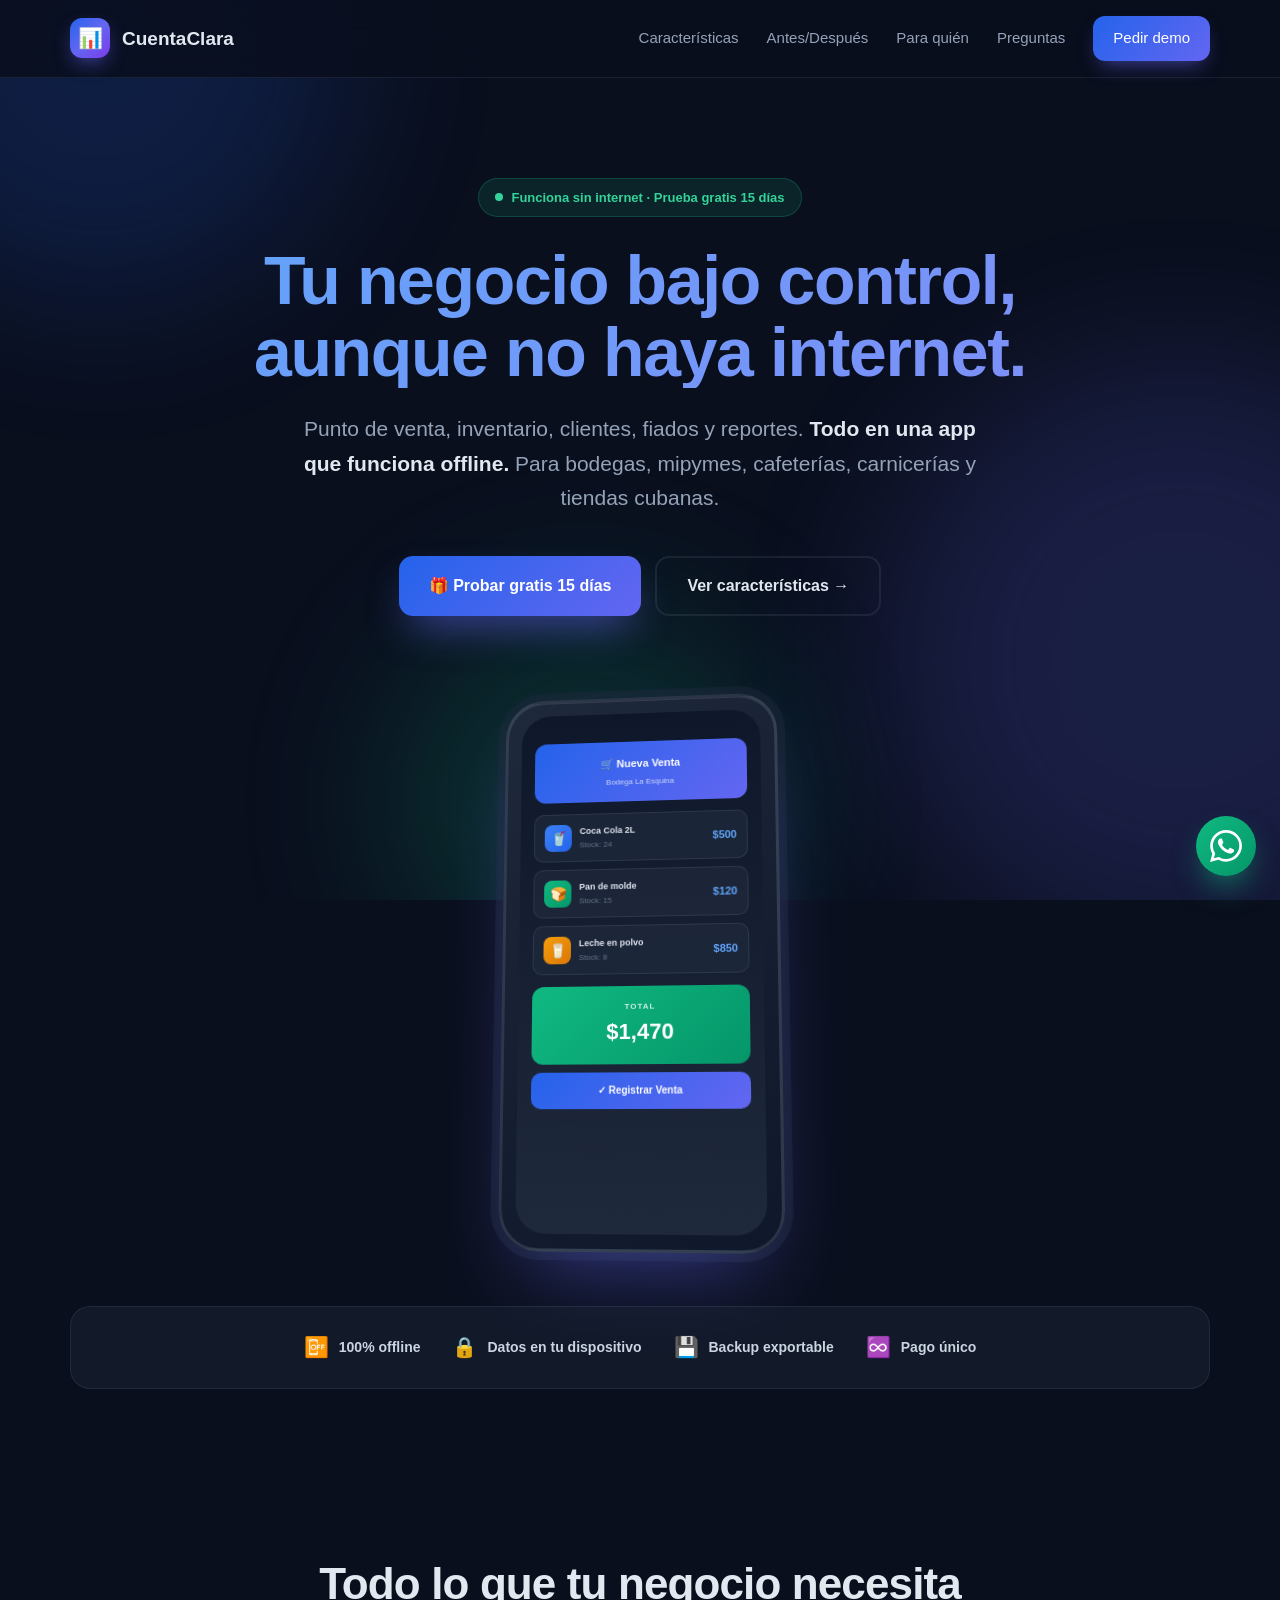
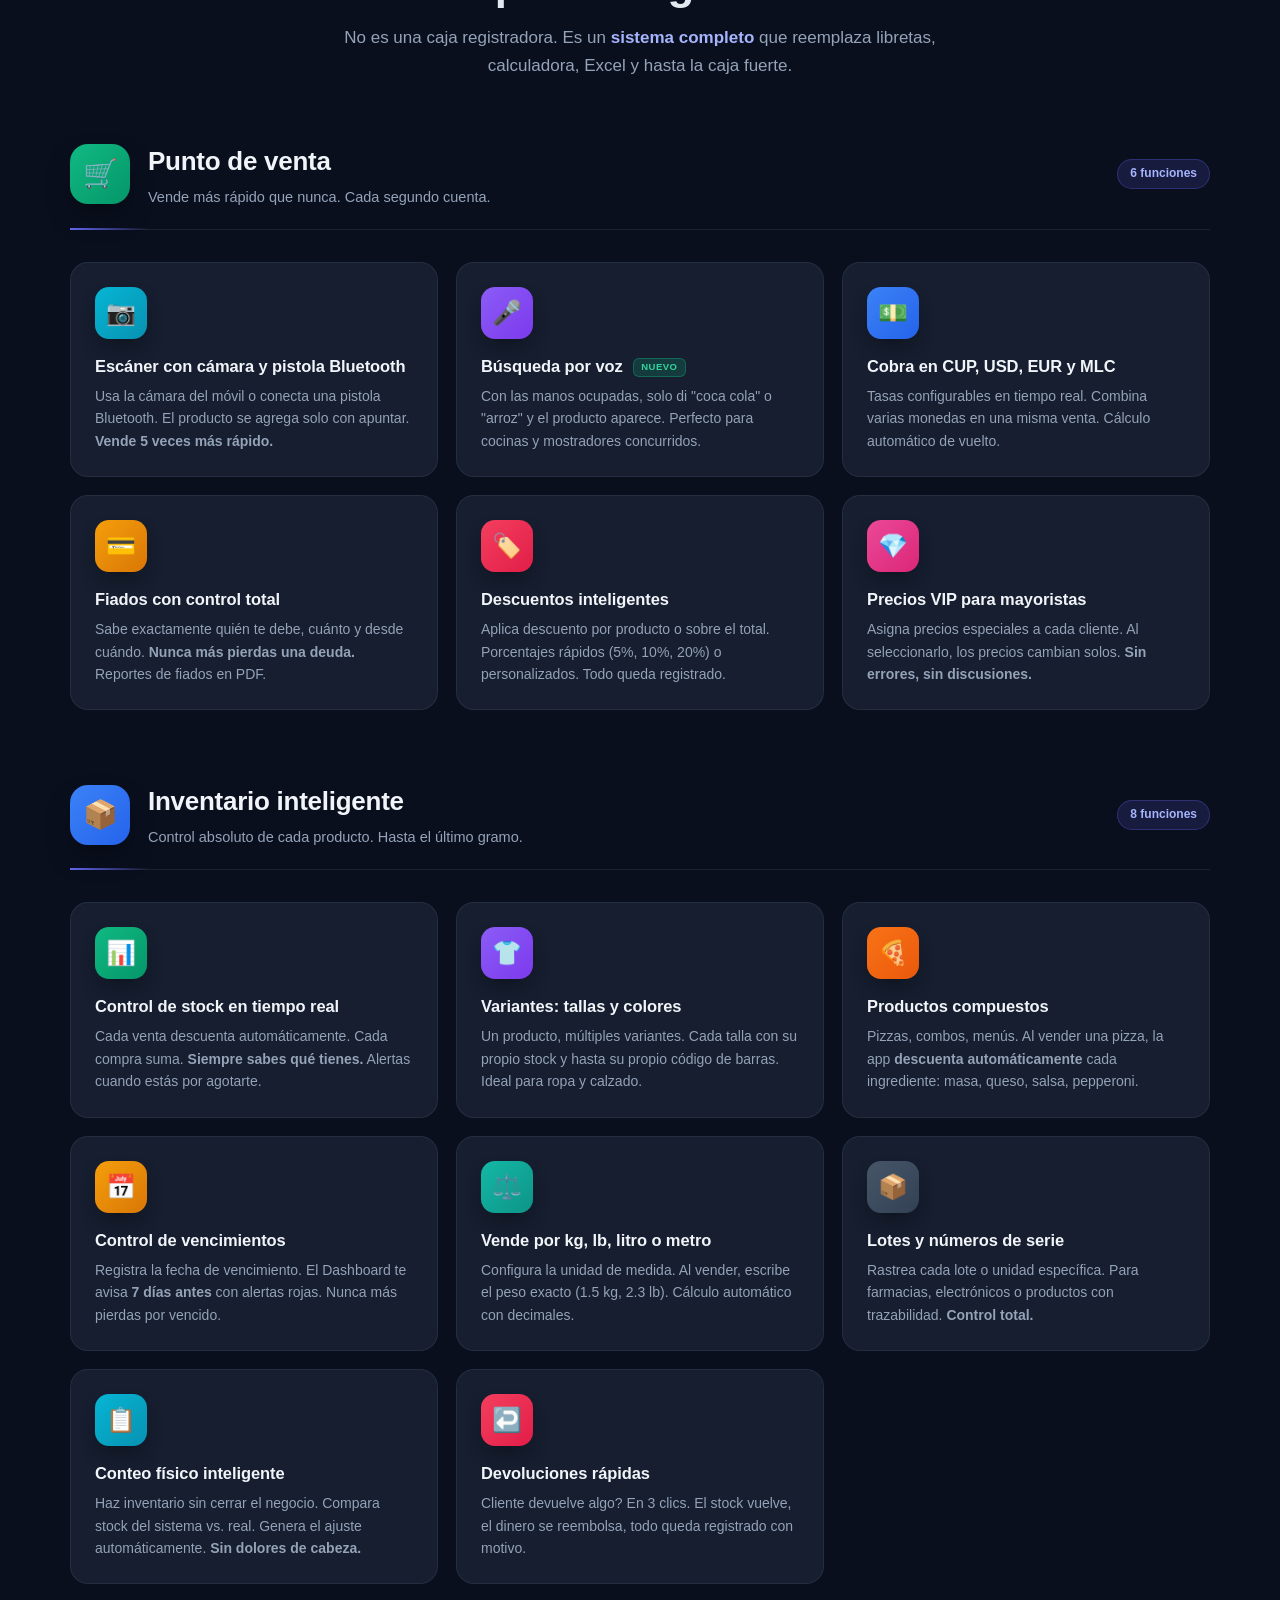
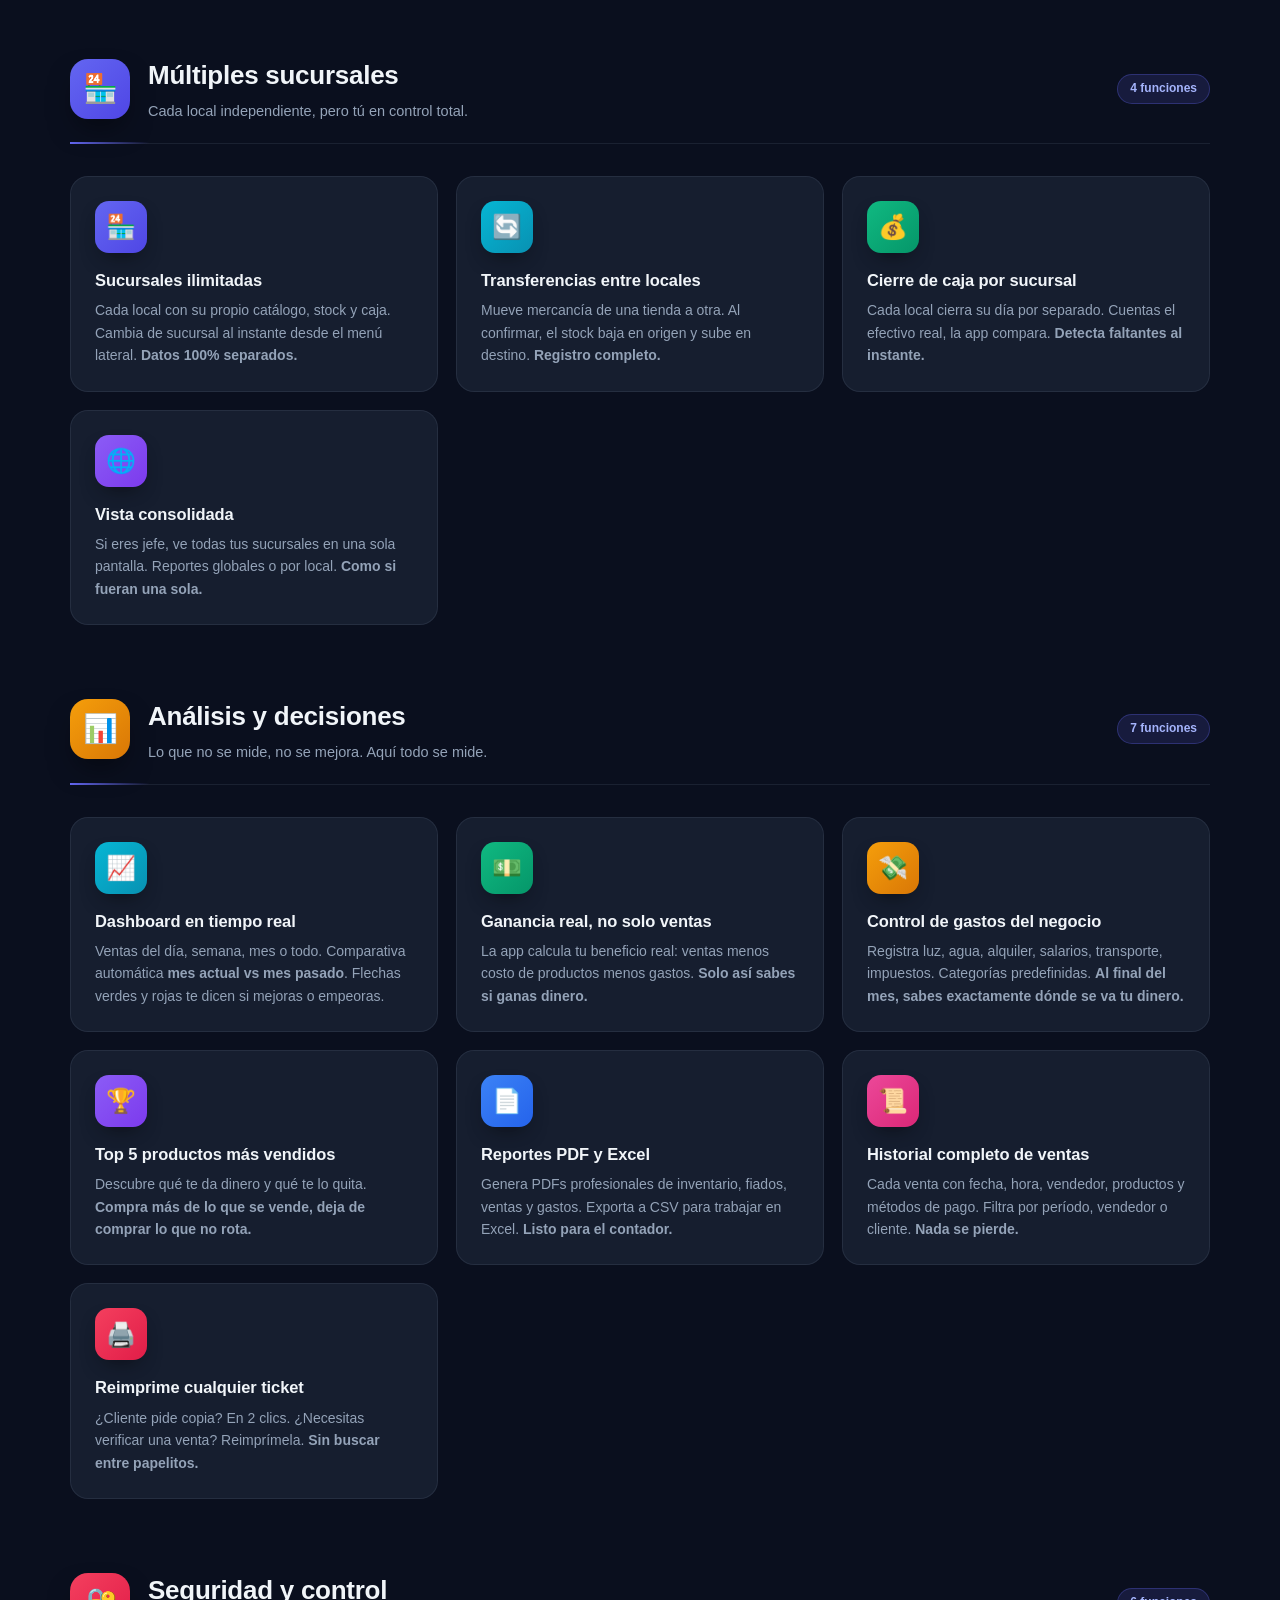
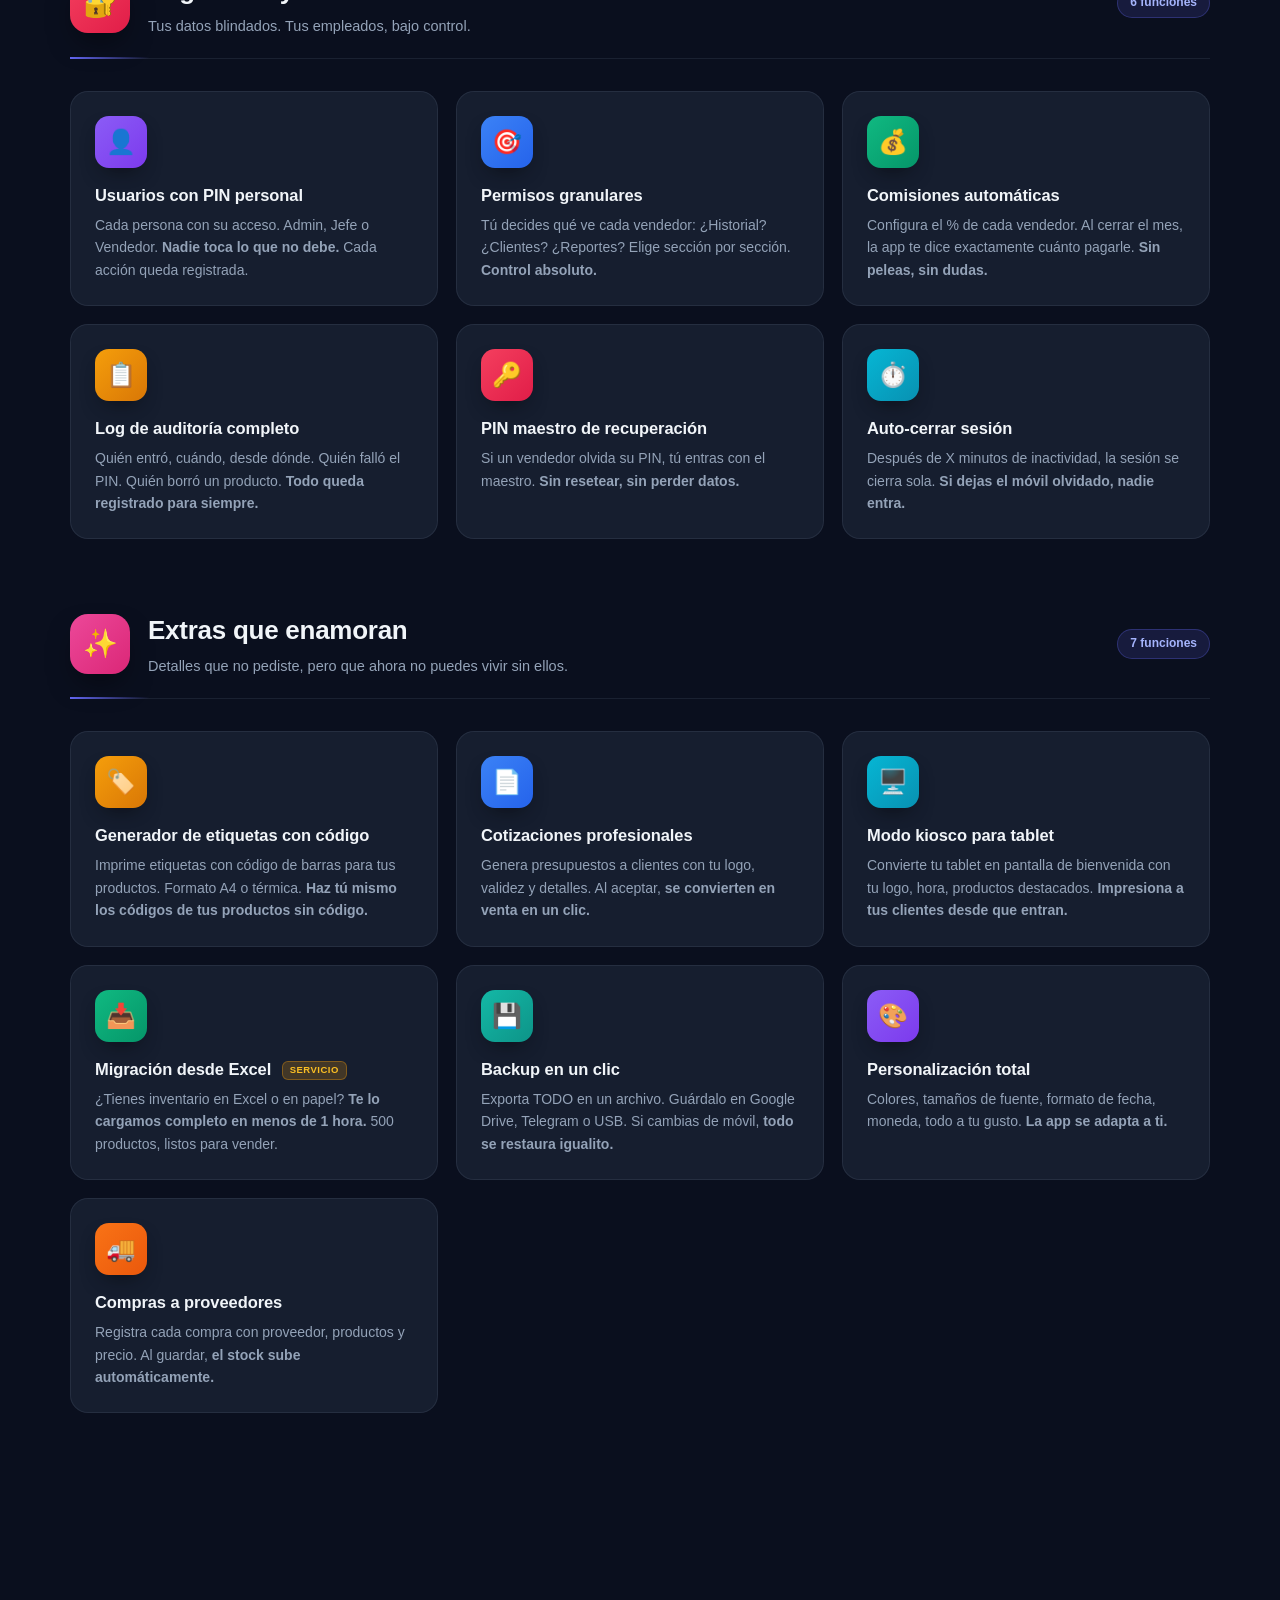
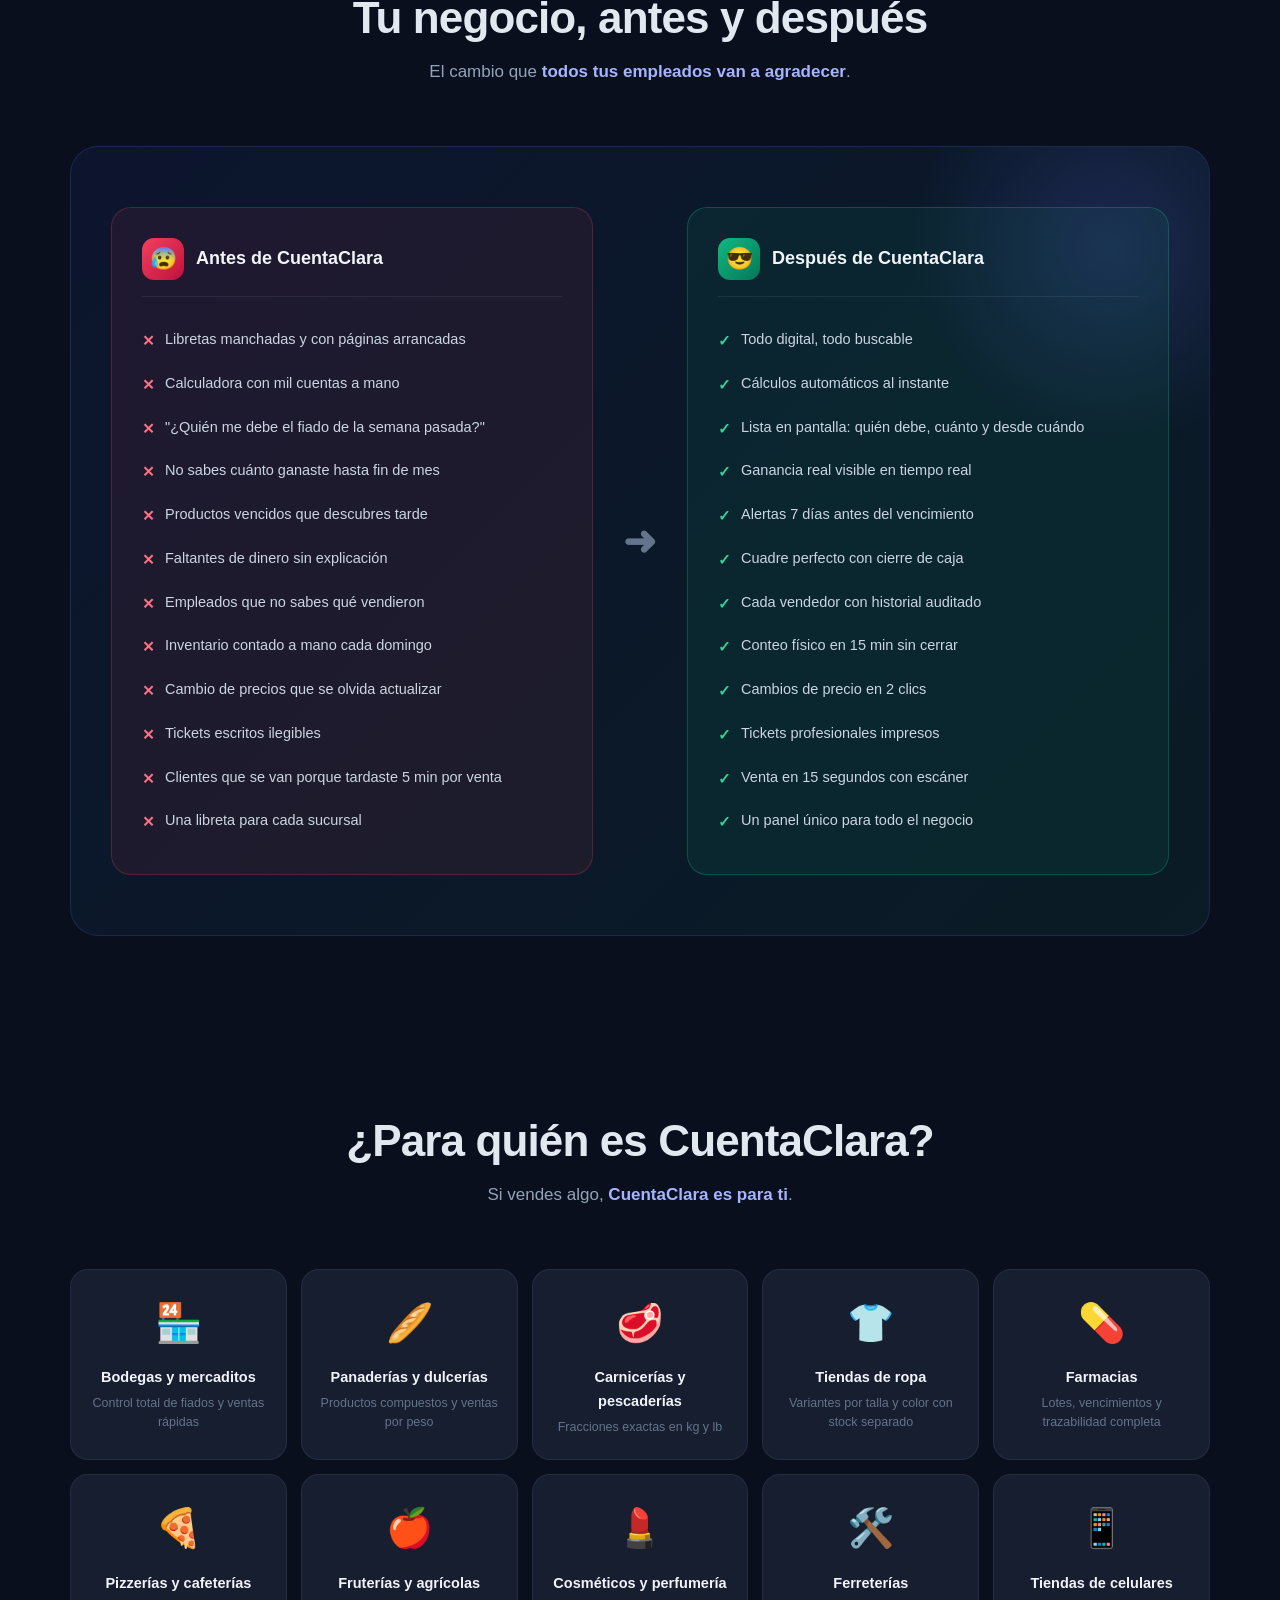
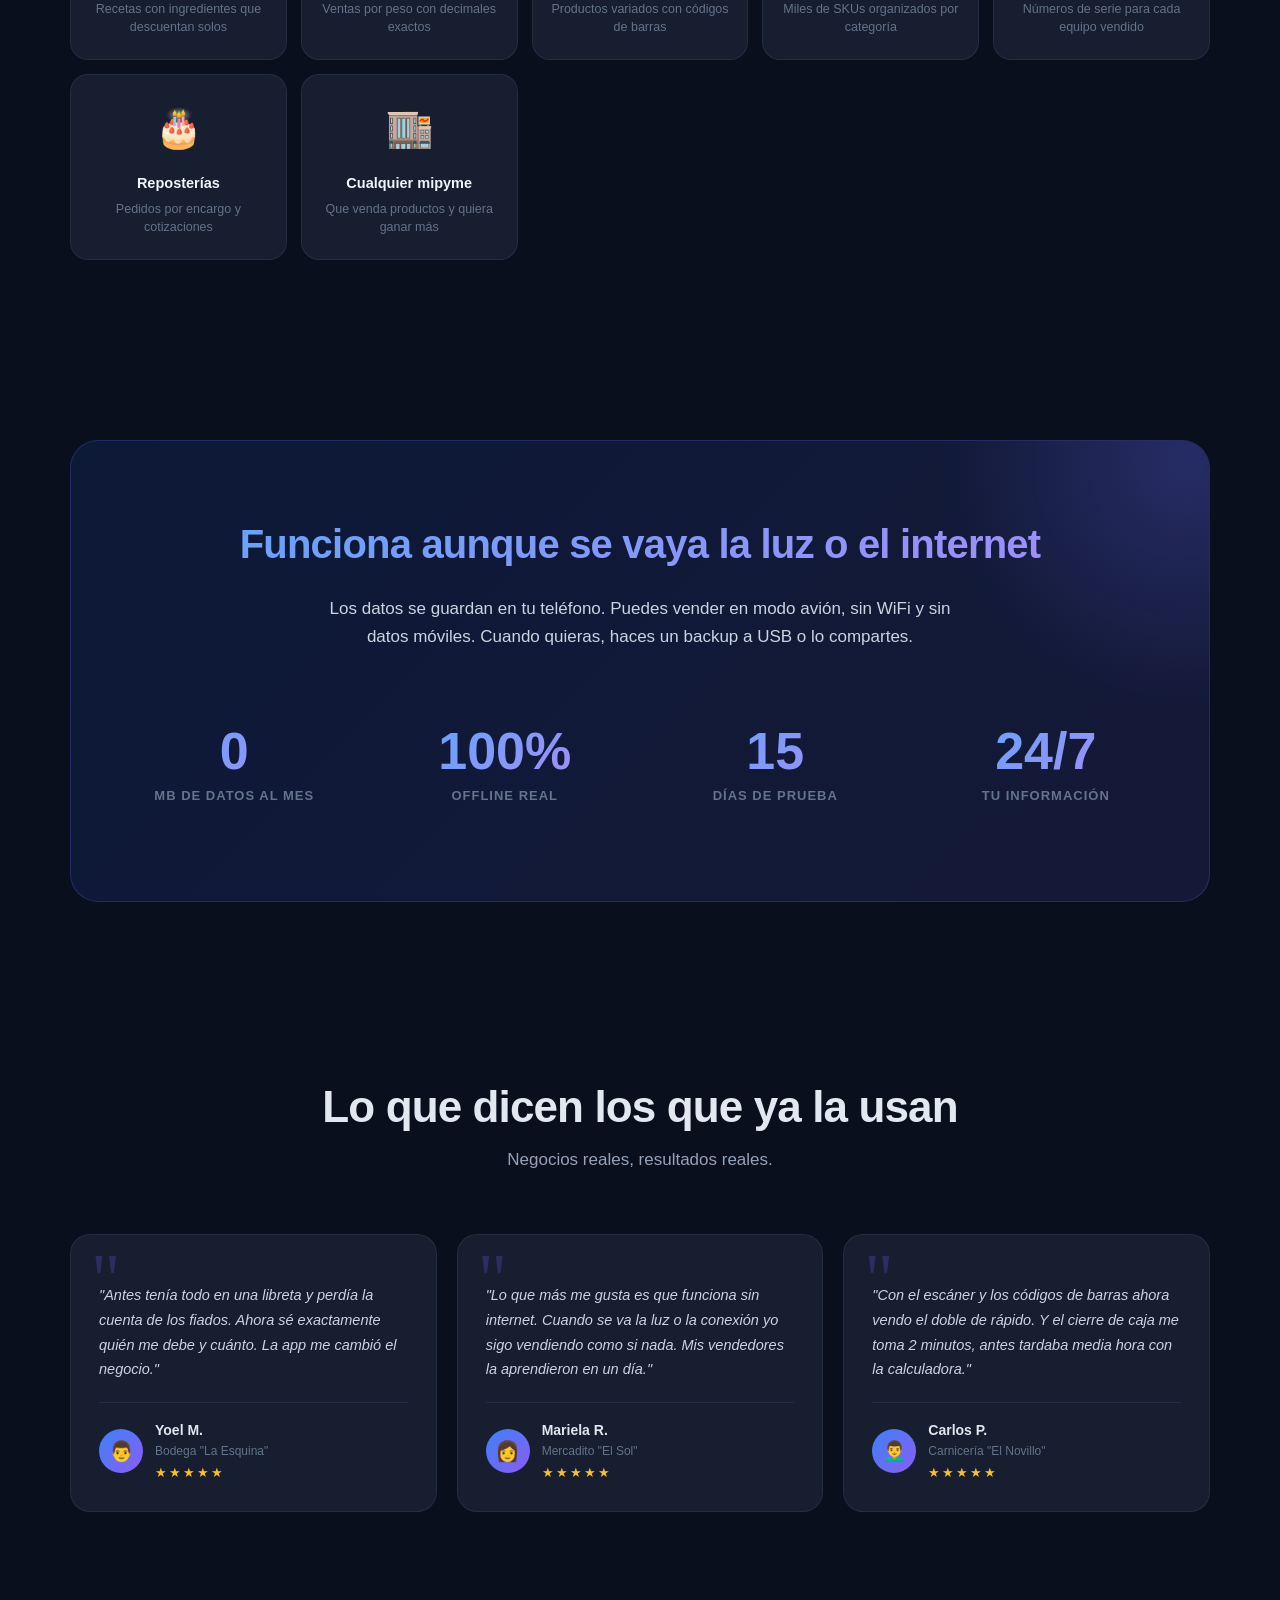
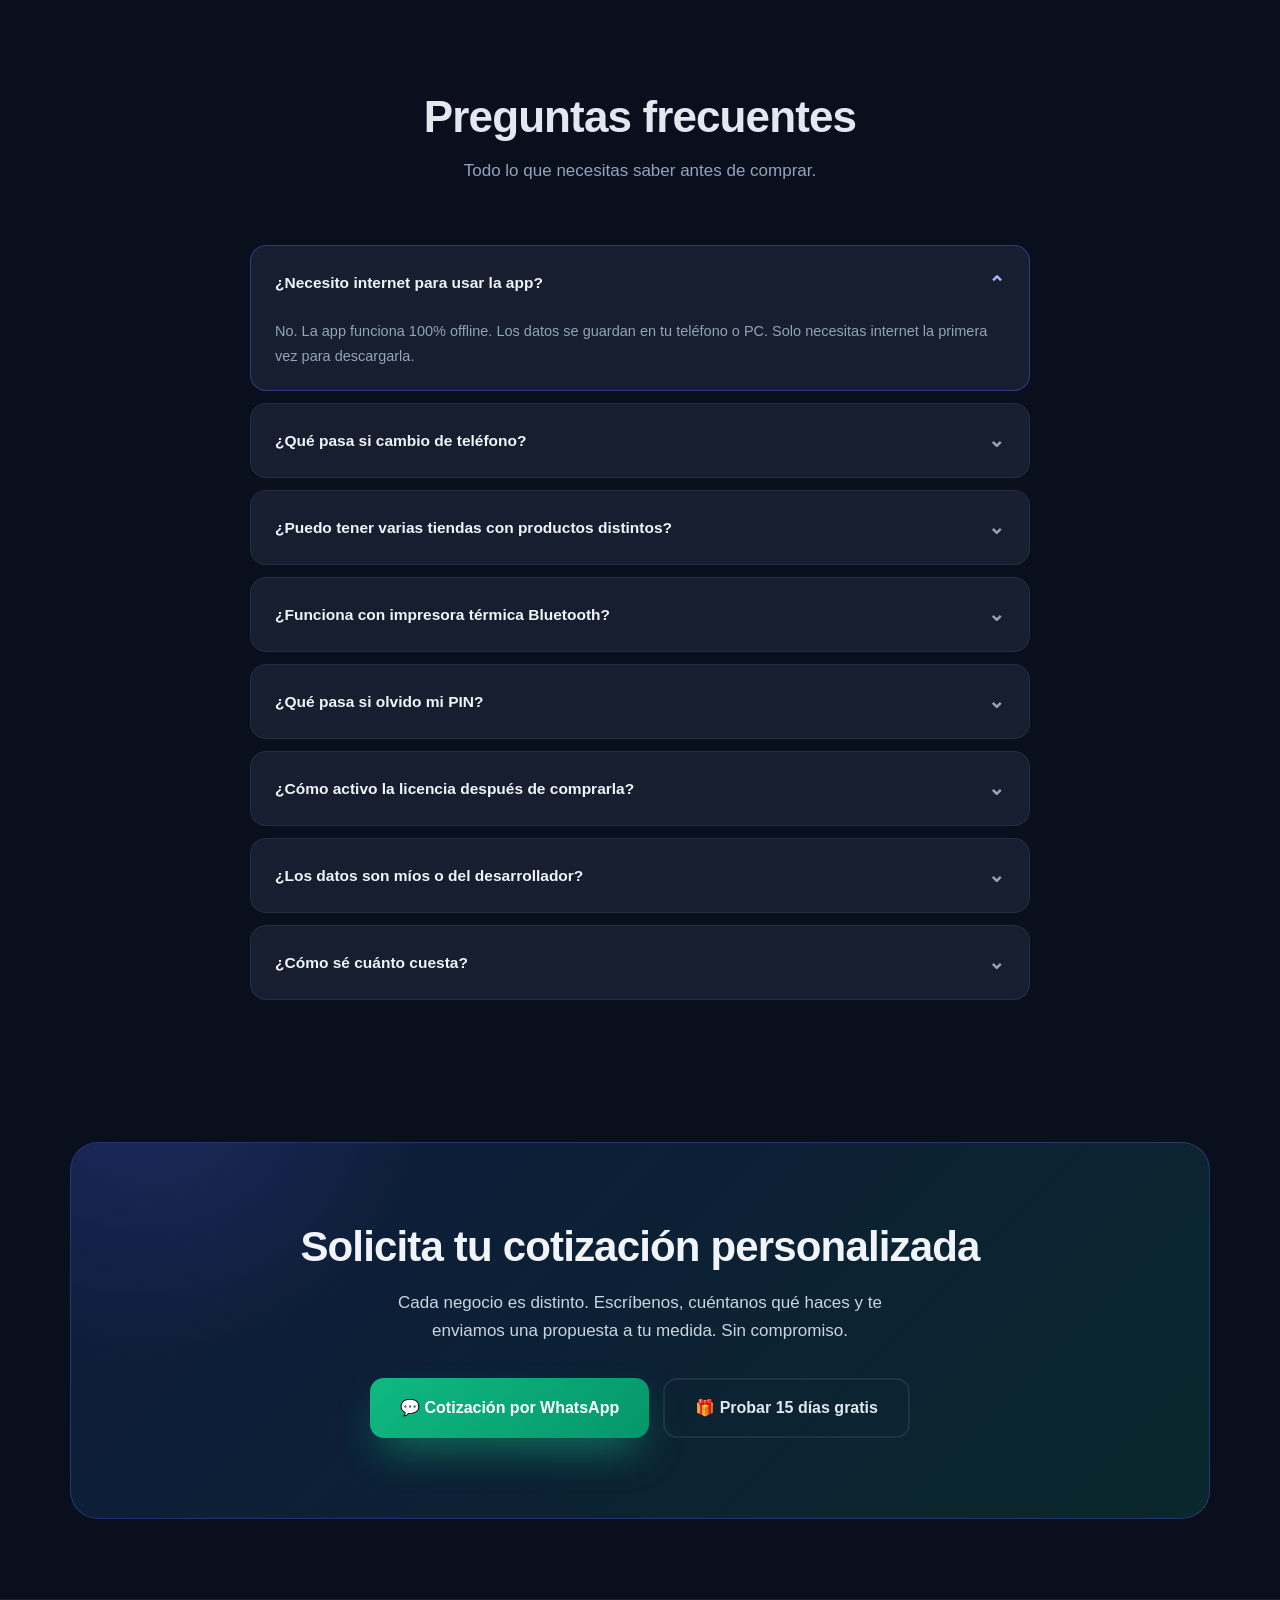
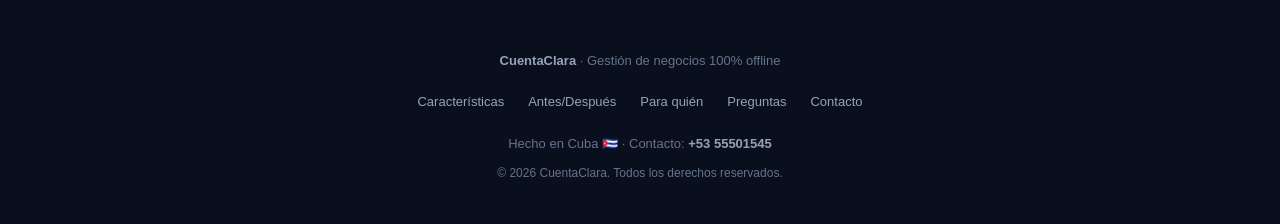
==== commit 137cb35a: "Update landing.html" ====
--- a/landing.html
+++ b/landing.html
@@ -1,18 +1,14 @@
 <!DOCTYPE html>
 <html lang="es">
-
 <head>
     <meta charset="UTF-8">
     <meta name="viewport" content="width=device-width, initial-scale=1.0">
     <title>CuentaClara — Gestión de Negocios 100% Offline</title>
-    <meta name="description"
-        content="Punto de venta, inventario, clientes y reportes. Funciona sin internet. Para mipymes, bodegas y tiendas cubanas.">
+    <meta name="description" content="Punto de venta, inventario, clientes y reportes. Funciona sin internet. Para mipymes, bodegas y tiendas cubanas.">
     <meta name="theme-color" content="#0f172a">
 
-    <!-- Open Graph para compartir en WhatsApp/Facebook -->
     <meta property="og:title" content="CuentaClara — Tu negocio bajo control sin internet">
-    <meta property="og:description"
-        content="Punto de venta, inventario, fiados y reportes. 100% offline. Prueba gratis 15 días.">
+    <meta property="og:description" content="Punto de venta, inventario, fiados y reportes. 100% offline. Solicita tu demo gratis.">
     <meta property="og:type" content="website">
     <meta property="og:image" content="./icon-512.png">
 
@@ -21,19 +17,8 @@
     <link rel="manifest" href="./manifest.json">
 
     <style>
-        /* ============================================================
-           RESET & VARIABLES
-           ============================================================ */
-        * {
-            margin: 0;
-            padding: 0;
-            box-sizing: border-box;
-        }
-
-        html {
-            scroll-behavior: smooth;
-            -webkit-text-size-adjust: 100%;
-        }
+        * { margin: 0; padding: 0; box-sizing: border-box; }
+        html { scroll-behavior: smooth; -webkit-text-size-adjust: 100%; }
 
         :root {
             --bg: #0a0f1e;
@@ -60,299 +45,101 @@
             -webkit-font-smoothing: antialiased;
         }
 
-        /* ============================================================
-           FONDO CON BLOBS
-           ============================================================ */
-        .bg-decor {
-            position: fixed;
-            inset: 0;
-            pointer-events: none;
-            z-index: 0;
-            overflow: hidden;
-        }
-
-        .blob {
-            position: absolute;
-            border-radius: 50%;
-            filter: blur(80px);
-            opacity: 0.18;
-            will-change: transform;
-        }
-
-        .blob-1 {
-            width: 500px;
-            height: 500px;
-            background: #2563eb;
-            top: -200px;
-            left: -150px;
-            animation: float 18s ease-in-out infinite;
-        }
-
-        .blob-2 {
-            width: 600px;
-            height: 600px;
-            background: #6366f1;
-            top: 40%;
-            right: -200px;
-            animation: float 22s ease-in-out infinite reverse;
-        }
-
-        .blob-3 {
-            width: 400px;
-            height: 400px;
-            background: #10b981;
-            bottom: -100px;
-            left: 30%;
-            animation: float 20s ease-in-out infinite;
-        }
+        .bg-decor { position: fixed; inset: 0; pointer-events: none; z-index: 0; overflow: hidden; }
+        .blob { position: absolute; border-radius: 50%; filter: blur(80px); opacity: 0.18; will-change: transform; }
+        .blob-1 { width: 500px; height: 500px; background: #2563eb; top: -200px; left: -150px; animation: float 18s ease-in-out infinite; }
+        .blob-2 { width: 600px; height: 600px; background: #6366f1; top: 40%; right: -200px; animation: float 22s ease-in-out infinite reverse; }
+        .blob-3 { width: 400px; height: 400px; background: #10b981; bottom: -100px; left: 30%; animation: float 20s ease-in-out infinite; }
 
         @keyframes float {
-
-            0%,
-            100% {
-                transform: translate(0, 0) scale(1);
-            }
-
-            33% {
-                transform: translate(30px, -40px) scale(1.05);
-            }
-
-            66% {
-                transform: translate(-20px, 30px) scale(0.95);
-            }
-        }
-
-        .container {
-            max-width: 1180px;
-            margin: 0 auto;
-            padding: 0 20px;
-            position: relative;
-            z-index: 1;
-        }
-
-        /* ============================================================
-           HEADER
-           ============================================================ */
+            0%, 100% { transform: translate(0, 0) scale(1); }
+            33%      { transform: translate(30px, -40px) scale(1.05); }
+            66%      { transform: translate(-20px, 30px) scale(0.95); }
+        }
+
+        .container { max-width: 1180px; margin: 0 auto; padding: 0 20px; position: relative; z-index: 1; }
+
+        /* HEADER */
         header {
             padding: 16px 0;
             border-bottom: 1px solid var(--border);
-            position: sticky;
-            top: 0;
+            position: sticky; top: 0;
             background: rgba(10, 15, 30, 0.85);
             backdrop-filter: blur(16px);
             -webkit-backdrop-filter: blur(16px);
             z-index: 100;
             transition: padding 0.3s;
         }
-
-        header.scrolled {
-            padding: 10px 0;
-        }
-
-        .nav {
-            display: flex;
-            justify-content: space-between;
-            align-items: center;
-        }
-
-        .logo {
-            display: flex;
-            align-items: center;
-            gap: 12px;
-            font-weight: 800;
-            font-size: 19px;
-        }
-
+        header.scrolled { padding: 10px 0; }
+        .nav { display: flex; justify-content: space-between; align-items: center; }
+        .logo { display: flex; align-items: center; gap: 12px; font-weight: 800; font-size: 19px; }
         .logo-icon {
-            width: 40px;
-            height: 40px;
-            border-radius: 12px;
+            width: 40px; height: 40px; border-radius: 12px;
             background: linear-gradient(135deg, #2563eb, #6366f1, #7c3aed);
-            display: flex;
-            align-items: center;
-            justify-content: center;
+            display: flex; align-items: center; justify-content: center;
             font-size: 20px;
             box-shadow: 0 8px 20px -6px rgba(99, 102, 241, 0.7);
         }
-
-        .nav-links {
-            display: flex;
-            gap: 28px;
-            align-items: center;
-        }
-
-        .nav-links a {
-            color: var(--text-dim);
-            text-decoration: none;
-            font-weight: 500;
-            font-size: 15px;
-            transition: color 0.2s;
-        }
-
-        .nav-links a:hover {
-            color: var(--text);
-        }
-
+        .nav-links { display: flex; gap: 28px; align-items: center; }
+        .nav-links a { color: var(--text-dim); text-decoration: none; font-weight: 500; font-size: 15px; transition: color 0.2s; }
+        .nav-links a:hover { color: var(--text); }
         .btn-cta {
-            padding: 10px 20px;
-            border-radius: 12px;
+            padding: 10px 20px; border-radius: 12px;
             background: linear-gradient(135deg, #2563eb, #6366f1);
-            color: white !important;
-            font-weight: 700;
+            color: white !important; font-weight: 700;
             transition: transform 0.2s, box-shadow 0.2s;
             box-shadow: 0 10px 20px -8px rgba(99, 102, 241, 0.6);
         }
-
-        .btn-cta:hover {
-            transform: translateY(-2px);
-            box-shadow: 0 14px 25px -8px rgba(99, 102, 241, 0.8);
-        }
-
-        /* Menú móvil */
-        .menu-toggle {
-            display: none;
-            background: none;
-            border: none;
-            color: var(--text);
-            font-size: 26px;
-            cursor: pointer;
-            padding: 8px;
-        }
-
+        .btn-cta:hover { transform: translateY(-2px); box-shadow: 0 14px 25px -8px rgba(99, 102, 241, 0.8); }
+
+        .menu-toggle { display: none; background: none; border: none; color: var(--text); font-size: 26px; cursor: pointer; padding: 8px; }
         @media (max-width: 768px) {
-            .menu-toggle {
-                display: block;
-            }
-
+            .menu-toggle { display: block; }
             .nav-links {
-                position: fixed;
-                top: 68px;
-                left: 0;
-                right: 0;
+                position: fixed; top: 68px; left: 0; right: 0;
                 background: rgba(15, 23, 42, 0.98);
                 backdrop-filter: blur(20px);
-                flex-direction: column;
-                gap: 0;
-                padding: 16px 0;
+                flex-direction: column; gap: 0; padding: 16px 0;
                 border-bottom: 1px solid var(--border);
-                transform: translateY(-150%);
-                transition: transform 0.3s;
+                transform: translateY(-150%); transition: transform 0.3s;
                 z-index: 99;
             }
-
-            .nav-links.open {
-                transform: translateY(0);
-            }
-
-            .nav-links a {
-                width: 100%;
-                padding: 14px 24px;
-                text-align: left;
-                font-size: 16px;
-            }
-
-            .nav-links .btn-cta {
-                margin: 8px 24px;
-                width: calc(100% - 48px);
-                text-align: center;
-            }
-        }
-
-        /* ============================================================
-           ANIMACIÓN FADE-IN AL SCROLL
-           ============================================================ */
-        .reveal {
-            opacity: 0;
-            transform: translateY(30px);
-            transition: opacity 0.7s ease, transform 0.7s cubic-bezier(0.16, 1, 0.3, 1);
-        }
-
-        .reveal.visible {
-            opacity: 1;
-            transform: translateY(0);
-        }
-
-        .reveal-delay-1 {
-            transition-delay: 0.1s;
-        }
-
-        .reveal-delay-2 {
-            transition-delay: 0.2s;
-        }
-
-        .reveal-delay-3 {
-            transition-delay: 0.3s;
-        }
-
-        .reveal-delay-4 {
-            transition-delay: 0.4s;
-        }
-
-        .reveal-delay-5 {
-            transition-delay: 0.5s;
-        }
-
-        .reveal-delay-6 {
-            transition-delay: 0.6s;
-        }
-
-        .reveal-delay-7 {
-            transition-delay: 0.7s;
-        }
-
-        .reveal-delay-8 {
-            transition-delay: 0.8s;
-        }
-
-        /* ============================================================
-           HERO
-           ============================================================ */
-        .hero {
-            padding: 100px 0 80px;
-            text-align: center;
-            position: relative;
-        }
-
+            .nav-links.open { transform: translateY(0); }
+            .nav-links a { width: 100%; padding: 14px 24px; text-align: left; font-size: 16px; }
+            .nav-links .btn-cta { margin: 8px 24px; width: calc(100% - 48px); text-align: center; }
+        }
+
+        /* REVEAL */
+        .reveal { opacity: 0; transform: translateY(30px); transition: opacity 0.7s ease, transform 0.7s cubic-bezier(0.16, 1, 0.3, 1); }
+        .reveal.visible { opacity: 1; transform: translateY(0); }
+        .reveal-delay-1 { transition-delay: 0.1s; }
+        .reveal-delay-2 { transition-delay: 0.2s; }
+        .reveal-delay-3 { transition-delay: 0.3s; }
+        .reveal-delay-4 { transition-delay: 0.4s; }
+        .reveal-delay-5 { transition-delay: 0.5s; }
+        .reveal-delay-6 { transition-delay: 0.6s; }
+
+        /* HERO */
+        .hero { padding: 100px 0 80px; text-align: center; position: relative; }
         .hero-badge {
-            display: inline-flex;
-            align-items: center;
-            gap: 8px;
-            padding: 8px 16px;
-            border-radius: 999px;
+            display: inline-flex; align-items: center; gap: 8px;
+            padding: 8px 16px; border-radius: 999px;
             background: rgba(16, 185, 129, 0.12);
-            color: #34d399;
-            font-size: 13px;
-            font-weight: 700;
+            color: #34d399; font-size: 13px; font-weight: 700;
             border: 1px solid rgba(16, 185, 129, 0.25);
             margin-bottom: 28px;
         }
-
         .hero-badge .dot {
-            width: 8px;
-            height: 8px;
-            border-radius: 50%;
-            background: #34d399;
+            width: 8px; height: 8px; border-radius: 50%; background: #34d399;
             animation: pulse 2s infinite;
         }
-
         @keyframes pulse {
-
-            0%,
-            100% {
-                opacity: 1;
-                transform: scale(1);
-            }
-
-            50% {
-                opacity: 0.5;
-                transform: scale(0.85);
-            }
-        }
-
+            0%, 100% { opacity: 1; transform: scale(1); }
+            50% { opacity: 0.5; transform: scale(0.85); }
+        }
         h1 {
             font-size: clamp(34px, 6vw, 68px);
-            font-weight: 900;
-            line-height: 1.05;
+            font-weight: 900; line-height: 1.05;
             margin-bottom: 24px;
             letter-spacing: -0.02em;
             background: linear-gradient(135deg, #60a5fa, #818cf8, #a78bfa, #60a5fa);
@@ -362,91 +149,54 @@
             background-clip: text;
             animation: shine 8s ease infinite;
         }
-
         @keyframes shine {
-
-            0%,
-            100% {
-                background-position: 0% 50%;
-            }
-
-            50% {
-                background-position: 100% 50%;
-            }
-        }
-
+            0%, 100% { background-position: 0% 50%; }
+            50% { background-position: 100% 50%; }
+        }
         .hero p.lead {
             font-size: clamp(16px, 1.8vw, 21px);
-            color: var(--text-dim);
-            max-width: 700px;
+            color: var(--text-dim); max-width: 700px;
             margin: 0 auto 40px;
         }
-
-        .hero p.lead strong {
-            color: var(--text);
-            font-weight: 700;
-        }
-
-        .hero-buttons {
-            display: flex;
-            gap: 14px;
-            justify-content: center;
-            flex-wrap: wrap;
-        }
-
+        .hero p.lead strong { color: var(--text); font-weight: 700; }
+
+        .hero-buttons { display: flex; gap: 14px; justify-content: center; flex-wrap: wrap; }
         .btn {
-            padding: 15px 30px;
-            border-radius: 14px;
-            font-weight: 800;
-            font-size: 16px;
-            text-decoration: none;
-            display: inline-flex;
-            align-items: center;
-            justify-content: center;
-            gap: 8px;
+            padding: 15px 30px; border-radius: 14px;
+            font-weight: 800; font-size: 16px;
+            text-decoration: none; display: inline-flex;
+            align-items: center; justify-content: center; gap: 8px;
             transition: transform 0.2s, box-shadow 0.2s, border-color 0.2s;
-            border: none;
-            cursor: pointer;
+            border: none; cursor: pointer;
             white-space: nowrap;
         }
-
         .btn-primary {
             background: linear-gradient(135deg, #2563eb, #6366f1);
             color: white;
             box-shadow: 0 20px 40px -12px rgba(99, 102, 241, 0.6);
         }
-
-        .btn-primary:hover {
-            transform: translateY(-3px);
-            box-shadow: 0 24px 50px -12px rgba(99, 102, 241, 0.85);
-        }
-
+        .btn-primary:hover { transform: translateY(-3px); box-shadow: 0 24px 50px -12px rgba(99, 102, 241, 0.85); }
         .btn-outline {
-            background: transparent;
-            color: var(--text);
+            background: transparent; color: var(--text);
             border: 2px solid var(--border);
         }
-
-        .btn-outline:hover {
-            border-color: #6366f1;
-            color: #a5b4fc;
-            transform: translateY(-3px);
-        }
-
-        /* ============================================================
-           MOCKUP DEL TELÉFONO
-           ============================================================ */
+        .btn-outline:hover { border-color: #6366f1; color: #a5b4fc; transform: translateY(-3px); }
+        .btn-emerald {
+            background: linear-gradient(135deg, #10b981, #059669);
+            color: white;
+            box-shadow: 0 20px 40px -12px rgba(16, 185, 129, 0.6);
+        }
+        .btn-emerald:hover { transform: translateY(-3px); box-shadow: 0 24px 50px -12px rgba(16, 185, 129, 0.85); }
+
+        /* MOCKUP */
         .mockup-wrapper {
             margin-top: 70px;
             position: relative;
-            display: flex;
-            justify-content: center;
+            display: flex; justify-content: center;
             perspective: 1200px;
         }
-
         .mockup-phone {
-            width: 280px;
-            height: 560px;
+            width: 280px; height: 560px;
             border-radius: 40px;
             background: linear-gradient(145deg, #1e293b, #0f172a);
             border: 3px solid rgba(148, 163, 184, 0.2);
@@ -459,92 +209,47 @@
             transform: rotateX(8deg) rotateY(-6deg);
             transition: transform 0.6s cubic-bezier(0.16, 1, 0.3, 1);
         }
-
-        .mockup-phone:hover {
-            transform: rotateX(0) rotateY(0) scale(1.02);
-        }
-
+        .mockup-phone:hover { transform: rotateX(0) rotateY(0) scale(1.02); }
         .mockup-phone::before {
-            content: '';
-            position: absolute;
-            top: 14px;
-            left: 50%;
+            content: ''; position: absolute; top: 14px; left: 50%;
             transform: translateX(-50%);
-            width: 60px;
-            height: 6px;
+            width: 60px; height: 6px;
             background: rgba(15, 23, 42, 0.9);
-            border-radius: 10px;
-            z-index: 10;
-        }
-
+            border-radius: 10px; z-index: 10;
+        }
         .mockup-screen {
-            width: 100%;
-            height: 100%;
+            width: 100%; height: 100%;
             border-radius: 30px;
             background: linear-gradient(180deg, #0f172a, #1e293b);
             overflow: hidden;
             padding: 30px 14px 14px;
             position: relative;
         }
-
         .mockup-header {
             background: linear-gradient(135deg, #2563eb, #6366f1);
             border-radius: 12px;
             padding: 14px;
             margin-bottom: 12px;
         }
-
-        .mockup-header-titulo {
-            font-size: 11px;
-            font-weight: 900;
-            color: white;
-            margin-bottom: 4px;
-        }
-
-        .mockup-header-sub {
-            font-size: 8px;
-            color: rgba(255, 255, 255, 0.75);
-        }
-
+        .mockup-header-titulo { font-size: 11px; font-weight: 900; color: white; margin-bottom: 4px; }
+        .mockup-header-sub { font-size: 8px; color: rgba(255, 255, 255, 0.75); }
         .mockup-card {
             background: rgba(30, 41, 59, 0.8);
             border: 1px solid rgba(148, 163, 184, 0.15);
             border-radius: 10px;
             padding: 10px;
             margin-bottom: 8px;
-            display: flex;
-            align-items: center;
-            justify-content: space-between;
-        }
-
+            display: flex; align-items: center; justify-content: space-between;
+        }
         .mockup-card-icon {
-            width: 28px;
-            height: 28px;
+            width: 28px; height: 28px;
             border-radius: 8px;
-            display: flex;
-            align-items: center;
-            justify-content: center;
-            font-size: 14px;
-            margin-right: 8px;
-        }
-
-        .mockup-card-info {
-            flex: 1;
-            text-align: left;
-        }
-
-        .mockup-card-name {
-            font-size: 9px;
-            font-weight: 700;
-            color: #e2e8f0;
-        }
-
-        .mockup-card-price {
-            font-size: 11px;
-            font-weight: 900;
-            color: #60a5fa;
-        }
-
+            display: flex; align-items: center; justify-content: center;
+            font-size: 14px; margin-right: 8px;
+        }
+        .mockup-card-info { flex: 1; text-align: left; }
+        .mockup-card-name { font-size: 9px; font-weight: 700; color: #e2e8f0; }
+        .mockup-card-price { font-size: 11px; font-weight: 900; color: #60a5fa; }
         .mockup-total {
             background: linear-gradient(135deg, #10b981, #059669);
             border-radius: 12px;
@@ -552,21 +257,8 @@
             margin-top: 12px;
             text-align: center;
         }
-
-        .mockup-total-label {
-            font-size: 8px;
-            color: rgba(255, 255, 255, 0.8);
-            font-weight: 700;
-            text-transform: uppercase;
-            letter-spacing: 1px;
-        }
-
-        .mockup-total-amount {
-            font-size: 22px;
-            font-weight: 900;
-            color: white;
-        }
-
+        .mockup-total-label { font-size: 8px; color: rgba(255, 255, 255, 0.8); font-weight: 700; text-transform: uppercase; letter-spacing: 1px; }
+        .mockup-total-amount { font-size: 22px; font-weight: 900; color: white; }
         .mockup-btn {
             background: linear-gradient(135deg, #2563eb, #6366f1);
             border-radius: 10px;
@@ -578,162 +270,356 @@
             color: white;
         }
 
-        /* ============================================================
-           TRUST BAR
-           ============================================================ */
+        /* TRUST */
         .trust {
-            display: flex;
-            gap: 32px;
-            justify-content: center;
-            flex-wrap: wrap;
-            margin-top: 60px;
-            padding: 24px;
-            border-radius: 20px;
+            display: flex; gap: 32px; justify-content: center;
+            flex-wrap: wrap; margin-top: 60px;
+            padding: 24px; border-radius: 20px;
             background: rgba(30, 41, 59, 0.4);
             border: 1px solid var(--border);
         }
-
-        .trust-item {
+        .trust-item { display: flex; align-items: center; gap: 10px; color: #cbd5e1; font-weight: 600; font-size: 14px; }
+        .trust-item .icon { font-size: 20px; }
+
+        /* SECTIONS */
+        .section { padding: 90px 0; }
+        .section-title {
+            font-size: clamp(28px, 4vw, 44px);
+            font-weight: 900; text-align: center;
+            margin-bottom: 14px; color: var(--text);
+            letter-spacing: -0.02em;
+            line-height: 1.15;
+        }
+        .section-sub {
+            text-align: center; color: var(--text-dim);
+            font-size: 17px; max-width: 640px;
+            margin: 0 auto 60px;
+        }
+        .section-sub strong { color: #a5b4fc; font-weight: 700; }
+
+        /* ============================================================
+           FEATURES CON CATEGORÍAS
+           ============================================================ */
+        .feature-category {
+            margin-bottom: 70px;
+            position: relative;
+        }
+        .feature-category:last-child { margin-bottom: 0; }
+
+        .category-header {
             display: flex;
             align-items: center;
-            gap: 10px;
-            color: #cbd5e1;
-            font-weight: 600;
-            font-size: 14px;
-        }
-
-        .trust-item .icon {
-            font-size: 20px;
-        }
-
-        /* ============================================================
-           SECCIONES
-           ============================================================ */
-        .section {
-            padding: 90px 0;
-        }
-
-        .section-title {
-            font-size: clamp(28px, 4vw, 44px);
+            gap: 18px;
+            margin-bottom: 32px;
+            padding-bottom: 20px;
+            border-bottom: 1px solid var(--border);
+            position: relative;
+        }
+        .category-header::after {
+            content: '';
+            position: absolute;
+            bottom: -1px;
+            left: 0;
+            width: 80px;
+            height: 2px;
+            background: linear-gradient(90deg, #6366f1, transparent);
+        }
+        .category-icon {
+            width: 60px;
+            height: 60px;
+            border-radius: 18px;
+            display: flex;
+            align-items: center;
+            justify-content: center;
+            font-size: 28px;
+            flex-shrink: 0;
+            box-shadow: 0 14px 30px -10px rgba(0, 0, 0, 0.6);
+        }
+        .category-info { flex: 1; min-width: 0; }
+        .category-title {
+            font-size: clamp(20px, 2.5vw, 26px);
             font-weight: 900;
-            text-align: center;
-            margin-bottom: 14px;
-            color: var(--text);
-            letter-spacing: -0.02em;
-            line-height: 1.15;
-        }
-
-        .section-sub {
-            text-align: center;
+            color: #f1f5f9;
+            letter-spacing: -0.01em;
+            margin-bottom: 4px;
+        }
+        .category-desc {
+            font-size: 14.5px;
             color: var(--text-dim);
-            font-size: 17px;
-            max-width: 640px;
-            margin: 0 auto 60px;
-        }
-
-        /* ============================================================
-           FEATURES
-           ============================================================ */
+            line-height: 1.5;
+        }
+        .category-count {
+            font-size: 12px;
+            font-weight: 800;
+            padding: 4px 12px;
+            border-radius: 999px;
+            background: rgba(99, 102, 241, 0.15);
+            color: #a5b4fc;
+            border: 1px solid rgba(99, 102, 241, 0.3);
+            flex-shrink: 0;
+        }
+
         .features-grid {
             display: grid;
             grid-template-columns: repeat(auto-fit, minmax(280px, 1fr));
-            gap: 20px;
+            gap: 18px;
         }
 
         .feature {
-            padding: 28px;
-            border-radius: 20px;
+            padding: 24px;
+            border-radius: 18px;
             background: var(--card);
             border: 1px solid var(--border);
-            transition: transform 0.3s, border-color 0.3s, box-shadow 0.3s;
+            transition: transform 0.3s, border-color 0.3s, box-shadow 0.3s, background 0.3s;
             position: relative;
             overflow: hidden;
         }
-
         .feature::before {
             content: '';
             position: absolute;
-            inset: 0;
-            background: radial-gradient(circle at top left, rgba(99, 102, 241, 0.1), transparent 60%);
+            top: 0; left: 0; right: 0;
+            height: 2px;
+            background: linear-gradient(90deg, transparent, currentColor, transparent);
             opacity: 0;
             transition: opacity 0.4s;
         }
-
         .feature:hover {
             transform: translateY(-6px);
-            border-color: rgba(99, 102, 241, 0.4);
-            box-shadow: 0 20px 40px -20px rgba(99, 102, 241, 0.4);
-        }
-
-        .feature:hover::before {
-            opacity: 1;
-        }
-
-        .feature>* {
-            position: relative;
-            z-index: 1;
-        }
+            background: rgba(30, 41, 59, 0.85);
+            box-shadow: 0 24px 50px -20px rgba(99, 102, 241, 0.4);
+        }
+        .feature:hover::before { opacity: 1; }
 
         .feature-icon {
-            width: 56px;
-            height: 56px;
-            border-radius: 16px;
+            width: 52px;
+            height: 52px;
+            border-radius: 14px;
             display: flex;
             align-items: center;
             justify-content: center;
-            font-size: 26px;
-            margin-bottom: 18px;
-            box-shadow: 0 10px 20px -10px rgba(0, 0, 0, 0.6);
-        }
-
-        .fi-blue {
-            background: linear-gradient(135deg, #3b82f6, #2563eb);
-        }
-
-        .fi-violet {
-            background: linear-gradient(135deg, #8b5cf6, #7c3aed);
-        }
-
-        .fi-emerald {
-            background: linear-gradient(135deg, #10b981, #059669);
-        }
-
-        .fi-amber {
-            background: linear-gradient(135deg, #f59e0b, #d97706);
-        }
-
-        .fi-rose {
-            background: linear-gradient(135deg, #f43f5e, #e11d48);
-        }
-
-        .fi-cyan {
-            background: linear-gradient(135deg, #06b6d4, #0891b2);
-        }
-
-        .fi-indigo {
-            background: linear-gradient(135deg, #6366f1, #4f46e5);
-        }
-
-        .fi-pink {
-            background: linear-gradient(135deg, #ec4899, #db2777);
-        }
-
+            font-size: 24px;
+            margin-bottom: 16px;
+            box-shadow: 0 10px 20px -8px rgba(0, 0, 0, 0.5);
+        }
         .feature h3 {
-            font-size: 18px;
+            font-size: 16.5px;
             font-weight: 800;
             margin-bottom: 8px;
             color: #f1f5f9;
-        }
-
+            letter-spacing: -0.005em;
+            line-height: 1.35;
+        }
         .feature p {
             color: var(--text-dim);
+            font-size: 14px;
+            line-height: 1.6;
+        }
+        .feature-badge {
+            display: inline-block;
+            margin-left: 6px;
+            font-size: 9.5px;
+            font-weight: 900;
+            padding: 2px 7px;
+            border-radius: 6px;
+            background: rgba(245, 158, 11, 0.2);
+            color: #fbbf24;
+            border: 1px solid rgba(245, 158, 11, 0.35);
+            text-transform: uppercase;
+            letter-spacing: 0.5px;
+            vertical-align: middle;
+        }
+        .feature-badge.new {
+            background: rgba(16, 185, 129, 0.2);
+            color: #34d399;
+            border-color: rgba(16, 185, 129, 0.35);
+        }
+
+        /* Gradientes de iconos */
+        .fi-blue { background: linear-gradient(135deg, #3b82f6, #2563eb); color: #60a5fa; }
+        .fi-violet { background: linear-gradient(135deg, #8b5cf6, #7c3aed); color: #a78bfa; }
+        .fi-emerald { background: linear-gradient(135deg, #10b981, #059669); color: #34d399; }
+        .fi-amber { background: linear-gradient(135deg, #f59e0b, #d97706); color: #fbbf24; }
+        .fi-rose { background: linear-gradient(135deg, #f43f5e, #e11d48); color: #fb7185; }
+        .fi-cyan { background: linear-gradient(135deg, #06b6d4, #0891b2); color: #22d3ee; }
+        .fi-indigo { background: linear-gradient(135deg, #6366f1, #4f46e5); color: #a5b4fc; }
+        .fi-pink { background: linear-gradient(135deg, #ec4899, #db2777); color: #f472b6; }
+        .fi-teal { background: linear-gradient(135deg, #14b8a6, #0d9488); color: #5eead4; }
+        .fi-orange { background: linear-gradient(135deg, #f97316, #ea580c); color: #fdba74; }
+        .fi-slate { background: linear-gradient(135deg, #475569, #334155); color: #cbd5e1; }
+
+        /* ============================================================
+           ANTES VS DESPUÉS
+           ============================================================ */
+        .vs-section {
+            background: linear-gradient(135deg, rgba(37, 99, 235, 0.08), rgba(16, 185, 129, 0.08));
+            border-radius: 28px;
+            padding: 60px 40px;
+            border: 1px solid rgba(99, 102, 241, 0.2);
+            position: relative;
+            overflow: hidden;
+        }
+        .vs-section::before {
+            content: '';
+            position: absolute;
+            top: -100px; right: -100px;
+            width: 400px; height: 400px;
+            background: radial-gradient(circle, rgba(99, 102, 241, 0.2), transparent 70%);
+            pointer-events: none;
+        }
+        .vs-grid {
+            display: grid;
+            grid-template-columns: 1fr auto 1fr;
+            gap: 30px;
+            align-items: center;
+            position: relative;
+            z-index: 1;
+        }
+        .vs-column {
+            padding: 30px;
+            border-radius: 20px;
+            position: relative;
+        }
+        .vs-column.before {
+            background: rgba(244, 63, 94, 0.08);
+            border: 1px solid rgba(244, 63, 94, 0.25);
+        }
+        .vs-column.after {
+            background: rgba(16, 185, 129, 0.08);
+            border: 1px solid rgba(16, 185, 129, 0.3);
+        }
+        .vs-header {
+            display: flex;
+            align-items: center;
+            gap: 12px;
+            margin-bottom: 22px;
+            padding-bottom: 16px;
+            border-bottom: 1px solid var(--border);
+        }
+        .vs-icon {
+            width: 42px;
+            height: 42px;
+            border-radius: 12px;
+            display: flex;
+            align-items: center;
+            justify-content: center;
+            font-size: 22px;
+            flex-shrink: 0;
+        }
+        .vs-column.before .vs-icon { background: linear-gradient(135deg, #f43f5e, #be123c); }
+        .vs-column.after .vs-icon { background: linear-gradient(135deg, #10b981, #047857); }
+        .vs-title {
+            font-size: 18px;
+            font-weight: 900;
+            color: #f1f5f9;
+        }
+        .vs-list {
+            list-style: none;
+            padding: 0;
+            margin: 0;
+        }
+        .vs-list li {
+            padding: 10px 0;
+            color: #cbd5e1;
             font-size: 14.5px;
-            line-height: 1.6;
+            display: flex;
+            align-items: flex-start;
+            gap: 10px;
+            line-height: 1.5;
+        }
+        .vs-list li::before {
+            flex-shrink: 0;
+            font-weight: 900;
+            margin-top: 2px;
+        }
+        .vs-column.before .vs-list li::before {
+            content: '✕';
+            color: #fb7185;
+        }
+        .vs-column.after .vs-list li::before {
+            content: '✓';
+            color: #34d399;
+        }
+        .vs-arrow {
+            font-size: 40px;
+            color: var(--text-muted);
+            font-weight: 900;
+        }
+        @media (max-width: 768px) {
+            .vs-grid { grid-template-columns: 1fr; }
+            .vs-arrow { transform: rotate(90deg); text-align: center; }
+            .vs-section { padding: 40px 20px; }
+            .vs-column { padding: 22px; }
         }
 
         /* ============================================================
-           HIGHLIGHT OFFLINE
+           CASOS DE USO
            ============================================================ */
+        .casos-grid {
+            display: grid;
+            grid-template-columns: repeat(auto-fit, minmax(200px, 1fr));
+            gap: 14px;
+        }
+        .caso {
+            padding: 22px 18px;
+            border-radius: 18px;
+            background: var(--card);
+            border: 1px solid var(--border);
+            text-align: center;
+            transition: transform 0.3s, border-color 0.3s;
+        }
+        .caso:hover {
+            transform: translateY(-4px);
+            border-color: rgba(99, 102, 241, 0.4);
+        }
+        .caso-icon {
+            font-size: 38px;
+            margin-bottom: 12px;
+            display: block;
+        }
+        .caso-title {
+            font-size: 14.5px;
+            font-weight: 800;
+            color: #f1f5f9;
+            margin-bottom: 4px;
+        }
+        .caso-desc {
+            font-size: 12.5px;
+            color: var(--text-muted);
+            line-height: 1.5;
+        }
+
+        /* ============================================================
+           STATS
+           ============================================================ */
+        .stats-grid {
+            display: grid;
+            grid-template-columns: repeat(auto-fit, minmax(180px, 1fr));
+            gap: 24px;
+            margin-top: 50px;
+        }
+        .stat {
+            text-align: center;
+            padding: 24px;
+        }
+        .stat-number {
+            font-size: clamp(36px, 5vw, 52px);
+            font-weight: 900;
+            line-height: 1;
+            background: linear-gradient(135deg, #60a5fa, #a78bfa);
+            -webkit-background-clip: text;
+            -webkit-text-fill-color: transparent;
+            background-clip: text;
+            margin-bottom: 8px;
+        }
+        .stat-label {
+            font-size: 13px;
+            color: var(--text-muted);
+            font-weight: 700;
+            text-transform: uppercase;
+            letter-spacing: 1px;
+        }
+
+        /* HIGHLIGHT */
         .highlight {
             padding: 70px 40px;
             border-radius: 28px;
@@ -743,23 +629,15 @@
             position: relative;
             overflow: hidden;
         }
-
         .highlight::before {
             content: '';
             position: absolute;
-            top: -50%;
-            right: -20%;
-            width: 500px;
-            height: 500px;
+            top: -50%; right: -20%;
+            width: 500px; height: 500px;
             background: radial-gradient(circle, rgba(99, 102, 241, 0.25), transparent 70%);
             pointer-events: none;
         }
-
-        .highlight-content {
-            position: relative;
-            z-index: 1;
-        }
-
+        .highlight-content { position: relative; z-index: 1; }
         .highlight h2 {
             font-size: clamp(24px, 3.5vw, 40px);
             font-weight: 900;
@@ -770,7 +648,6 @@
             -webkit-text-fill-color: transparent;
             background-clip: text;
         }
-
         .highlight p {
             font-size: 17px;
             color: #cbd5e1;
@@ -778,49 +655,12 @@
             margin: 0 auto 28px;
         }
 
-        /* ============================================================
-           CONTADORES
-           ============================================================ */
-        .stats-grid {
-            display: grid;
-            grid-template-columns: repeat(auto-fit, minmax(180px, 1fr));
-            gap: 24px;
-            margin-top: 50px;
-        }
-
-        .stat {
-            text-align: center;
-            padding: 24px;
-        }
-
-        .stat-number {
-            font-size: clamp(36px, 5vw, 52px);
-            font-weight: 900;
-            line-height: 1;
-            background: linear-gradient(135deg, #60a5fa, #a78bfa);
-            -webkit-background-clip: text;
-            -webkit-text-fill-color: transparent;
-            background-clip: text;
-            margin-bottom: 8px;
-        }
-
-        .stat-label {
-            font-size: 13px;
-            color: var(--text-muted);
-            font-weight: 700;
-            text-transform: uppercase;
-            letter-spacing: 1px;
-        }
-
-        /* ============================================================
-           TESTIMONIOS
-           ============================================================ */
+        /* TESTIMONIOS */
         .testimonios-grid {
             display: grid;
             grid-template-columns: repeat(auto-fit, minmax(280px, 1fr));
             gap: 20px;
         }
-
         .testimonio {
             padding: 28px;
             border-radius: 20px;
@@ -828,18 +668,15 @@
             border: 1px solid var(--border);
             position: relative;
         }
-
         .testimonio::before {
             content: '"';
             position: absolute;
-            top: 8px;
-            left: 20px;
+            top: 8px; left: 20px;
             font-size: 72px;
             color: rgba(99, 102, 241, 0.25);
             font-family: Georgia, serif;
             line-height: 1;
         }
-
         .testimonio-text {
             color: #cbd5e1;
             font-size: 14.5px;
@@ -848,7 +685,6 @@
             padding-top: 20px;
             font-style: italic;
         }
-
         .testimonio-autor {
             display: flex;
             align-items: center;
@@ -856,10 +692,8 @@
             padding-top: 16px;
             border-top: 1px solid var(--border);
         }
-
         .testimonio-avatar {
-            width: 44px;
-            height: 44px;
+            width: 44px; height: 44px;
             border-radius: 50%;
             display: flex;
             align-items: center;
@@ -867,153 +701,13 @@
             font-size: 20px;
             background: linear-gradient(135deg, #3b82f6, #8b5cf6);
         }
-
-        .testimonio-info {
-            flex: 1;
-        }
-
-        .testimonio-nombre {
-            font-weight: 800;
-            color: var(--text);
-            font-size: 14px;
-        }
-
-        .testimonio-cargo {
-            color: var(--text-muted);
-            font-size: 12px;
-        }
-
-        .testimonio-stars {
-            color: #fbbf24;
-            font-size: 13px;
-            letter-spacing: 2px;
-        }
-
-        /* ============================================================
-           PRICING
-           ============================================================ */
-        .pricing {
-            display: grid;
-            grid-template-columns: repeat(auto-fit, minmax(270px, 1fr));
-            gap: 22px;
-            max-width: 960px;
-            margin: 0 auto;
-            align-items: stretch;
-        }
-
-        .price-card {
-            padding: 36px 26px;
-            border-radius: 24px;
-            background: var(--card);
-            border: 1px solid var(--border);
-            text-align: center;
-            position: relative;
-            display: flex;
-            flex-direction: column;
-            transition: transform 0.3s, border-color 0.3s;
-        }
-
-        .price-card:hover {
-            transform: translateY(-6px);
-            border-color: rgba(99, 102, 241, 0.4);
-        }
-
-        .price-card.featured {
-            background: linear-gradient(135deg, rgba(37, 99, 235, 0.18), rgba(99, 102, 241, 0.18));
-            border: 2px solid rgba(99, 102, 241, 0.6);
-            box-shadow: 0 30px 60px -30px rgba(99, 102, 241, 0.6);
-        }
-
-        @media (min-width: 900px) {
-            .price-card.featured {
-                transform: scale(1.05);
-            }
-
-            .price-card.featured:hover {
-                transform: scale(1.05) translateY(-6px);
-            }
-        }
-
-        .badge-pop {
-            position: absolute;
-            top: -12px;
-            left: 50%;
-            transform: translateX(-50%);
-            padding: 5px 18px;
-            border-radius: 999px;
-            background: linear-gradient(135deg, #f59e0b, #d97706);
-            color: #451a03;
-            font-size: 11px;
-            font-weight: 900;
-            text-transform: uppercase;
-            letter-spacing: 0.8px;
-            box-shadow: 0 8px 20px -8px rgba(245, 158, 11, 0.6);
-        }
-
-        .price-title {
-            font-size: 19px;
-            font-weight: 800;
-            margin-bottom: 6px;
-        }
-
-        .price-amount {
-            font-size: 48px;
-            font-weight: 900;
-            line-height: 1;
-            margin: 18px 0 6px;
-            letter-spacing: -0.03em;
-            background: linear-gradient(135deg, #60a5fa, #a78bfa);
-            -webkit-background-clip: text;
-            -webkit-text-fill-color: transparent;
-            background-clip: text;
-        }
-
-        .price-period {
-            color: var(--text-muted);
-            font-size: 13px;
-            margin-bottom: 26px;
-        }
-
-        .price-features {
-            list-style: none;
-            text-align: left;
-            margin: 0 0 28px;
-            padding: 0;
-            flex: 1;
-        }
-
-        .price-features li {
-            padding: 9px 0;
-            font-size: 14px;
-            color: #cbd5e1;
-            display: flex;
-            align-items: center;
-            gap: 10px;
-        }
-
-        .price-features li::before {
-            content: '✓';
-            color: #34d399;
-            font-weight: 900;
-            flex-shrink: 0;
-            width: 18px;
-            height: 18px;
-            display: flex;
-            align-items: center;
-            justify-content: center;
-            background: rgba(16, 185, 129, 0.15);
-            border-radius: 50%;
-            font-size: 11px;
-        }
-
-        /* ============================================================
-           FAQ
-           ============================================================ */
-        .faq-list {
-            max-width: 780px;
-            margin: 0 auto;
-        }
-
+        .testimonio-info { flex: 1; }
+        .testimonio-nombre { font-weight: 800; color: var(--text); font-size: 14px; }
+        .testimonio-cargo { color: var(--text-muted); font-size: 12px; }
+        .testimonio-stars { color: #fbbf24; font-size: 13px; letter-spacing: 2px; }
+
+        /* FAQ */
+        .faq-list { max-width: 780px; margin: 0 auto; }
         .faq-item {
             margin-bottom: 12px;
             border-radius: 16px;
@@ -1022,11 +716,7 @@
             overflow: hidden;
             transition: border-color 0.3s, background 0.3s;
         }
-
-        .faq-item.open {
-            border-color: rgba(99, 102, 241, 0.4);
-        }
-
+        .faq-item.open { border-color: rgba(99, 102, 241, 0.4); }
         .faq-q {
             font-weight: 800;
             color: #f1f5f9;
@@ -1040,23 +730,14 @@
             user-select: none;
             transition: background 0.2s;
         }
-
-        .faq-q:hover {
-            background: rgba(99, 102, 241, 0.06);
-        }
-
+        .faq-q:hover { background: rgba(99, 102, 241, 0.06); }
         .faq-q .chevron {
             font-size: 20px;
             color: var(--text-dim);
             transition: transform 0.3s;
             flex-shrink: 0;
         }
-
-        .faq-item.open .chevron {
-            transform: rotate(180deg);
-            color: #a5b4fc;
-        }
-
+        .faq-item.open .chevron { transform: rotate(180deg); color: #a5b4fc; }
         .faq-a {
             color: var(--text-dim);
             font-size: 14.5px;
@@ -1066,15 +747,9 @@
             transition: max-height 0.4s cubic-bezier(0.16, 1, 0.3, 1), padding 0.4s;
             line-height: 1.7;
         }
-
-        .faq-item.open .faq-a {
-            max-height: 400px;
-            padding: 0 24px 22px;
-        }
-
-        /* ============================================================
-           CTA FINAL
-           ============================================================ */
+        .faq-item.open .faq-a { max-height: 400px; padding: 0 24px 22px; }
+
+        /* CTA FINAL */
         .cta-final {
             text-align: center;
             padding: 80px 30px;
@@ -1085,23 +760,15 @@
             position: relative;
             overflow: hidden;
         }
-
         .cta-final::before {
             content: '';
             position: absolute;
-            top: -100%;
-            left: -20%;
-            width: 600px;
-            height: 600px;
+            top: -100%; left: -20%;
+            width: 600px; height: 600px;
             background: radial-gradient(circle, rgba(99, 102, 241, 0.2), transparent 70%);
             pointer-events: none;
         }
-
-        .cta-final>* {
-            position: relative;
-            z-index: 1;
-        }
-
+        .cta-final > * { position: relative; z-index: 1; }
         .cta-final h2 {
             font-size: clamp(28px, 4vw, 42px);
             font-weight: 900;
@@ -1110,7 +777,6 @@
             letter-spacing: -0.02em;
             line-height: 1.15;
         }
-
         .cta-final p {
             font-size: 17px;
             color: #cbd5e1;
@@ -1119,10 +785,14 @@
             margin-left: auto;
             margin-right: auto;
         }
-
-        /* ============================================================
-           FOOTER
-           ============================================================ */
+        .cta-buttons {
+            display: flex;
+            gap: 14px;
+            justify-content: center;
+            flex-wrap: wrap;
+        }
+
+        /* FOOTER */
         footer {
             padding: 50px 0 40px;
             border-top: 1px solid var(--border);
@@ -1130,11 +800,7 @@
             color: var(--text-muted);
             font-size: 13px;
         }
-
-        footer strong {
-            color: var(--text-dim);
-        }
-
+        footer strong { color: var(--text-dim); }
         .footer-links {
             display: flex;
             gap: 24px;
@@ -1142,26 +808,18 @@
             margin: 20px 0;
             flex-wrap: wrap;
         }
-
         .footer-links a {
             color: var(--text-dim);
             text-decoration: none;
             transition: color 0.2s;
         }
-
-        .footer-links a:hover {
-            color: var(--text);
-        }
-
-        /* ============================================================
-           BOTÓN FLOTANTE WHATSAPP
-           ============================================================ */
+        .footer-links a:hover { color: var(--text); }
+
+        /* WHATSAPP FLOAT */
         .whatsapp-float {
             position: fixed;
-            bottom: 24px;
-            right: 24px;
-            width: 60px;
-            height: 60px;
+            bottom: 24px; right: 24px;
+            width: 60px; height: 60px;
             border-radius: 50%;
             background: linear-gradient(135deg, #10b981, #059669);
             display: flex;
@@ -1173,85 +831,30 @@
             animation: wa-pulse 2.5s infinite;
             transition: transform 0.2s;
         }
-
-        .whatsapp-float:hover {
-            transform: scale(1.1);
-        }
-
-        .whatsapp-float svg {
-            width: 32px;
-            height: 32px;
-            fill: white;
-        }
-
+        .whatsapp-float:hover { transform: scale(1.1); }
+        .whatsapp-float svg { width: 32px; height: 32px; fill: white; }
         @keyframes wa-pulse {
-            0% {
-                box-shadow: 0 15px 30px -8px rgba(16, 185, 129, 0.6), 0 0 0 0 rgba(16, 185, 129, 0.7);
-            }
-
-            70% {
-                box-shadow: 0 15px 30px -8px rgba(16, 185, 129, 0.6), 0 0 0 20px rgba(16, 185, 129, 0);
-            }
-
-            100% {
-                box-shadow: 0 15px 30px -8px rgba(16, 185, 129, 0.6), 0 0 0 0 rgba(16, 185, 129, 0);
-            }
-        }
-
-        /* ============================================================
-           RESPONSIVE
-           ============================================================ */
+            0% { box-shadow: 0 15px 30px -8px rgba(16, 185, 129, 0.6), 0 0 0 0 rgba(16, 185, 129, 0.7); }
+            70% { box-shadow: 0 15px 30px -8px rgba(16, 185, 129, 0.6), 0 0 0 20px rgba(16, 185, 129, 0); }
+            100% { box-shadow: 0 15px 30px -8px rgba(16, 185, 129, 0.6), 0 0 0 0 rgba(16, 185, 129, 0); }
+        }
+
         @media (max-width: 640px) {
-            .hero {
-                padding: 50px 0 40px;
-            }
-
-            .section {
-                padding: 60px 0;
-            }
-
-            .trust {
-                gap: 14px;
-                padding: 18px;
-            }
-
-            .trust-item {
-                font-size: 12.5px;
-            }
-
-            .highlight {
-                padding: 50px 24px;
-            }
-
-            .cta-final {
-                padding: 50px 20px;
-                margin: 20px 0 50px;
-            }
-
-            .mockup-phone {
-                width: 240px;
-                height: 480px;
-            }
-
-            .mockup-phone::before {
-                width: 50px;
-            }
-
-            .whatsapp-float {
-                width: 54px;
-                height: 54px;
-                bottom: 18px;
-                right: 18px;
-            }
-
-            .whatsapp-float svg {
-                width: 28px;
-                height: 28px;
-            }
+            .hero { padding: 50px 0 40px; }
+            .section { padding: 60px 0; }
+            .trust { gap: 14px; padding: 18px; }
+            .trust-item { font-size: 12.5px; }
+            .highlight { padding: 50px 24px; }
+            .cta-final { padding: 50px 20px; margin: 20px 0 50px; }
+            .mockup-phone { width: 240px; height: 480px; }
+            .mockup-phone::before { width: 50px; }
+            .whatsapp-float { width: 54px; height: 54px; bottom: 18px; right: 18px; }
+            .whatsapp-float svg { width: 28px; height: 28px; }
+            .category-header { flex-wrap: wrap; gap: 12px; }
+            .category-count { order: 3; width: 100%; text-align: center; }
         }
     </style>
 </head>
-
 <body>
     <div class="bg-decor">
         <div class="blob blob-1"></div>
@@ -1259,9 +862,7 @@
         <div class="blob blob-3"></div>
     </div>
 
-    <!-- ============================================================
-         HEADER
-         ============================================================ -->
+    <!-- HEADER -->
     <header id="header">
         <div class="container">
             <nav class="nav">
@@ -1272,19 +873,16 @@
                 <button class="menu-toggle" id="menuToggle" aria-label="Menú">☰</button>
                 <div class="nav-links" id="navLinks">
                     <a href="#features">Características</a>
-                    <a href="#testimonios">Opiniones</a>
-                    <a href="#precios">Precios</a>
+                    <a href="#vs">Antes/Después</a>
+                    <a href="#casos">Para quién</a>
                     <a href="#faq">Preguntas</a>
-                    <a href="https://wa.me/5355501545?text=Hola%21%20Quiero%20probar%20CuentaClara" class="btn-cta"
-                        target="_blank">Comprar ahora</a>
+                    <a href="https://wa.me/5355501545?text=Hola%21%20Quiero%20una%20demo%20de%20CuentaClara" class="btn-cta" target="_blank">Pedir demo</a>
                 </div>
             </nav>
         </div>
     </header>
 
-    <!-- ============================================================
-         HERO
-         ============================================================ -->
+    <!-- HERO -->
     <section class="hero">
         <div class="container">
             <div class="hero-badge reveal">
@@ -1298,14 +896,12 @@
                 Para bodegas, mipymes, cafeterías, carnicerías y tiendas cubanas.
             </p>
             <div class="hero-buttons reveal reveal-delay-3">
-                <a href="https://wa.me/5355501545?text=Hola%21%20Quiero%20probar%20CuentaClara%20en%20mi%20negocio"
-                    class="btn btn-primary" target="_blank">
+                <a href="https://wa.me/5355501545?text=Hola%21%20Quiero%20probar%20CuentaClara%20en%20mi%20negocio" class="btn btn-primary" target="_blank">
                     🎁 Probar gratis 15 días
                 </a>
                 <a href="#features" class="btn btn-outline">Ver características →</a>
             </div>
 
-            <!-- Mockup del teléfono -->
             <div class="mockup-wrapper reveal reveal-delay-4">
                 <div class="mockup-phone">
                     <div class="mockup-screen">
@@ -1313,48 +909,39 @@
                             <div class="mockup-header-titulo">🛒 Nueva Venta</div>
                             <div class="mockup-header-sub">Bodega La Esquina</div>
                         </div>
-
                         <div class="mockup-card">
-                            <div class="mockup-card-icon"
-                                style="background: linear-gradient(135deg, #3b82f6, #2563eb);">🥤</div>
+                            <div class="mockup-card-icon" style="background: linear-gradient(135deg, #3b82f6, #2563eb);">🥤</div>
                             <div class="mockup-card-info">
                                 <div class="mockup-card-name">Coca Cola 2L</div>
                                 <div style="font-size: 8px; color: #64748b;">Stock: 24</div>
                             </div>
                             <div class="mockup-card-price">$500</div>
                         </div>
-
                         <div class="mockup-card">
-                            <div class="mockup-card-icon"
-                                style="background: linear-gradient(135deg, #10b981, #059669);">🍞</div>
+                            <div class="mockup-card-icon" style="background: linear-gradient(135deg, #10b981, #059669);">🍞</div>
                             <div class="mockup-card-info">
                                 <div class="mockup-card-name">Pan de molde</div>
                                 <div style="font-size: 8px; color: #64748b;">Stock: 15</div>
                             </div>
                             <div class="mockup-card-price">$120</div>
                         </div>
-
                         <div class="mockup-card">
-                            <div class="mockup-card-icon"
-                                style="background: linear-gradient(135deg, #f59e0b, #d97706);">🥛</div>
+                            <div class="mockup-card-icon" style="background: linear-gradient(135deg, #f59e0b, #d97706);">🥛</div>
                             <div class="mockup-card-info">
                                 <div class="mockup-card-name">Leche en polvo</div>
                                 <div style="font-size: 8px; color: #64748b;">Stock: 8</div>
                             </div>
                             <div class="mockup-card-price">$850</div>
                         </div>
-
                         <div class="mockup-total">
                             <div class="mockup-total-label">Total</div>
                             <div class="mockup-total-amount">$1,470</div>
                         </div>
-
                         <div class="mockup-btn">✓ Registrar Venta</div>
                     </div>
                 </div>
             </div>
 
-            <!-- Trust bar -->
             <div class="trust reveal reveal-delay-5">
                 <div class="trust-item"><span class="icon">📴</span> 100% offline</div>
                 <div class="trust-item"><span class="icon">🔒</span> Datos en tu dispositivo</div>
@@ -1365,60 +952,421 @@
     </section>
 
     <!-- ============================================================
-         FEATURES
+         FEATURES CON CATEGORÍAS
          ============================================================ -->
     <section class="section" id="features">
         <div class="container">
             <h2 class="section-title reveal">Todo lo que tu negocio necesita</h2>
-            <p class="section-sub reveal reveal-delay-1">Las características que pediste, más las que no sabías que
-                necesitabas.</p>
-            <div class="features-grid">
-                <div class="feature reveal">
-                    <div class="feature-icon fi-emerald">🛒</div>
-                    <h3>Ventas rápidas</h3>
-                    <p>Carrito, escáner de códigos de barras, múltiples métodos de pago (efectivo, transferencia, USD,
-                        EUR) y cobro en segundos.</p>
-                </div>
-                <div class="feature reveal reveal-delay-1">
-                    <div class="feature-icon fi-blue">📦</div>
-                    <h3>Inventario inteligente</h3>
-                    <p>Controla stock, alertas de mínimos, productos compuestos (pizzas, combos), vencimientos y
-                        transferencias entre sucursales.</p>
-                </div>
-                <div class="feature reveal reveal-delay-2">
-                    <div class="feature-icon fi-amber">👥</div>
-                    <h3>Clientes y fiados</h3>
-                    <p>Registra a quién le fías, cuánto debe, sus teléfonos y hasta precios especiales para mayoristas.
-                    </p>
-                </div>
-                <div class="feature reveal reveal-delay-3">
-                    <div class="feature-icon fi-violet">🏪</div>
-                    <h3>Múltiples sucursales</h3>
-                    <p>Administra varios locales con catálogos independientes. Cada tienda tiene sus productos, stock y
-                        vendedores.</p>
-                </div>
-                <div class="feature reveal">
-                    <div class="feature-icon fi-cyan">📷</div>
-                    <h3>Escáner de códigos</h3>
-                    <p>Usa la cámara del móvil o conecta una pistola Bluetooth. Vende 5 veces más rápido sin teclear
-                        códigos.</p>
-                </div>
-                <div class="feature reveal reveal-delay-1">
-                    <div class="feature-icon fi-indigo">💰</div>
-                    <h3>Cierre de caja</h3>
-                    <p>Controla el efectivo al final del día, registra gastos (luz, agua, salarios) y lleva las cuentas
-                        claras.</p>
-                </div>
-                <div class="feature reveal reveal-delay-2">
-                    <div class="feature-icon fi-rose">📊</div>
-                    <h3>Reportes y PDFs</h3>
-                    <p>Genera reportes de inventario, fiados y ventas. Exporta a CSV para Excel. Imprime tickets en
-                        térmica.</p>
-                </div>
-                <div class="feature reveal reveal-delay-3">
-                    <div class="feature-icon fi-pink">👤</div>
-                    <h3>Control de vendedores</h3>
-                    <p>Cada vendedor con su PIN. Comisiones automáticas. Registro de todo lo que hace cada uno.</p>
+            <p class="section-sub reveal reveal-delay-1">
+                No es una caja registradora. Es un <strong>sistema completo</strong> que reemplaza libretas, calculadora, Excel y hasta la caja fuerte.
+            </p>
+
+            <!-- CATEGORÍA 1: PUNTO DE VENTA -->
+            <div class="feature-category reveal">
+                <div class="category-header">
+                    <div class="category-icon fi-emerald">🛒</div>
+                    <div class="category-info">
+                        <h3 class="category-title">Punto de venta</h3>
+                        <p class="category-desc">Vende más rápido que nunca. Cada segundo cuenta.</p>
+                    </div>
+                    <span class="category-count">6 funciones</span>
+                </div>
+                <div class="features-grid">
+                    <div class="feature">
+                        <div class="feature-icon fi-cyan">📷</div>
+                        <h3>Escáner con cámara y pistola Bluetooth</h3>
+                        <p>Usa la cámara del móvil o conecta una pistola Bluetooth. El producto se agrega solo con apuntar. <strong>Vende 5 veces más rápido.</strong></p>
+                    </div>
+                    <div class="feature">
+                        <div class="feature-icon fi-violet">🎤</div>
+                        <h3>Búsqueda por voz <span class="feature-badge new">Nuevo</span></h3>
+                        <p>Con las manos ocupadas, solo di "coca cola" o "arroz" y el producto aparece. Perfecto para cocinas y mostradores concurridos.</p>
+                    </div>
+                    <div class="feature">
+                        <div class="feature-icon fi-blue">💵</div>
+                        <h3>Cobra en CUP, USD, EUR y MLC</h3>
+                        <p>Tasas configurables en tiempo real. Combina varias monedas en una misma venta. Cálculo automático de vuelto.</p>
+                    </div>
+                    <div class="feature">
+                        <div class="feature-icon fi-amber">💳</div>
+                        <h3>Fiados con control total</h3>
+                        <p>Sabe exactamente quién te debe, cuánto y desde cuándo. <strong>Nunca más pierdas una deuda.</strong> Reportes de fiados en PDF.</p>
+                    </div>
+                    <div class="feature">
+                        <div class="feature-icon fi-rose">🏷️</div>
+                        <h3>Descuentos inteligentes</h3>
+                        <p>Aplica descuento por producto o sobre el total. Porcentajes rápidos (5%, 10%, 20%) o personalizados. Todo queda registrado.</p>
+                    </div>
+                    <div class="feature">
+                        <div class="feature-icon fi-pink">💎</div>
+                        <h3>Precios VIP para mayoristas</h3>
+                        <p>Asigna precios especiales a cada cliente. Al seleccionarlo, los precios cambian solos. <strong>Sin errores, sin discusiones.</strong></p>
+                    </div>
+                </div>
+            </div>
+
+            <!-- CATEGORÍA 2: INVENTARIO -->
+            <div class="feature-category reveal">
+                <div class="category-header">
+                    <div class="category-icon fi-blue">📦</div>
+                    <div class="category-info">
+                        <h3 class="category-title">Inventario inteligente</h3>
+                        <p class="category-desc">Control absoluto de cada producto. Hasta el último gramo.</p>
+                    </div>
+                    <span class="category-count">8 funciones</span>
+                </div>
+                <div class="features-grid">
+                    <div class="feature">
+                        <div class="feature-icon fi-emerald">📊</div>
+                        <h3>Control de stock en tiempo real</h3>
+                        <p>Cada venta descuenta automáticamente. Cada compra suma. <strong>Siempre sabes qué tienes.</strong> Alertas cuando estás por agotarte.</p>
+                    </div>
+                    <div class="feature">
+                        <div class="feature-icon fi-violet">👕</div>
+                        <h3>Variantes: tallas y colores</h3>
+                        <p>Un producto, múltiples variantes. Cada talla con su propio stock y hasta su propio código de barras. Ideal para ropa y calzado.</p>
+                    </div>
+                    <div class="feature">
+                        <div class="feature-icon fi-orange">🍕</div>
+                        <h3>Productos compuestos</h3>
+                        <p>Pizzas, combos, menús. Al vender una pizza, la app <strong>descuenta automáticamente</strong> cada ingrediente: masa, queso, salsa, pepperoni.</p>
+                    </div>
+                    <div class="feature">
+                        <div class="feature-icon fi-amber">📅</div>
+                        <h3>Control de vencimientos</h3>
+                        <p>Registra la fecha de vencimiento. El Dashboard te avisa <strong>7 días antes</strong> con alertas rojas. Nunca más pierdas por vencido.</p>
+                    </div>
+                    <div class="feature">
+                        <div class="feature-icon fi-teal">⚖️</div>
+                        <h3>Vende por kg, lb, litro o metro</h3>
+                        <p>Configura la unidad de medida. Al vender, escribe el peso exacto (1.5 kg, 2.3 lb). Cálculo automático con decimales.</p>
+                    </div>
+                    <div class="feature">
+                        <div class="feature-icon fi-slate">📦</div>
+                        <h3>Lotes y números de serie</h3>
+                        <p>Rastrea cada lote o unidad específica. Para farmacias, electrónicos o productos con trazabilidad. <strong>Control total.</strong></p>
+                    </div>
+                    <div class="feature">
+                        <div class="feature-icon fi-cyan">📋</div>
+                        <h3>Conteo físico inteligente</h3>
+                        <p>Haz inventario sin cerrar el negocio. Compara stock del sistema vs. real. Genera el ajuste automáticamente. <strong>Sin dolores de cabeza.</strong></p>
+                    </div>
+                    <div class="feature">
+                        <div class="feature-icon fi-rose">↩️</div>
+                        <h3>Devoluciones rápidas</h3>
+                        <p>Cliente devuelve algo? En 3 clics. El stock vuelve, el dinero se reembolsa, todo queda registrado con motivo.</p>
+                    </div>
+                </div>
+            </div>
+
+            <!-- CATEGORÍA 3: MULTI-SUCURSAL -->
+            <div class="feature-category reveal">
+                <div class="category-header">
+                    <div class="category-icon fi-indigo">🏪</div>
+                    <div class="category-info">
+                        <h3 class="category-title">Múltiples sucursales</h3>
+                        <p class="category-desc">Cada local independiente, pero tú en control total.</p>
+                    </div>
+                    <span class="category-count">4 funciones</span>
+                </div>
+                <div class="features-grid">
+                    <div class="feature">
+                        <div class="feature-icon fi-indigo">🏪</div>
+                        <h3>Sucursales ilimitadas</h3>
+                        <p>Cada local con su propio catálogo, stock y caja. Cambia de sucursal al instante desde el menú lateral. <strong>Datos 100% separados.</strong></p>
+                    </div>
+                    <div class="feature">
+                        <div class="feature-icon fi-cyan">🔄</div>
+                        <h3>Transferencias entre locales</h3>
+                        <p>Mueve mercancía de una tienda a otra. Al confirmar, el stock baja en origen y sube en destino. <strong>Registro completo.</strong></p>
+                    </div>
+                    <div class="feature">
+                        <div class="feature-icon fi-emerald">💰</div>
+                        <h3>Cierre de caja por sucursal</h3>
+                        <p>Cada local cierra su día por separado. Cuentas el efectivo real, la app compara. <strong>Detecta faltantes al instante.</strong></p>
+                    </div>
+                    <div class="feature">
+                        <div class="feature-icon fi-violet">🌐</div>
+                        <h3>Vista consolidada</h3>
+                        <p>Si eres jefe, ve todas tus sucursales en una sola pantalla. Reportes globales o por local. <strong>Como si fueran una sola.</strong></p>
+                    </div>
+                </div>
+            </div>
+
+            <!-- CATEGORÍA 4: ANÁLISIS -->
+            <div class="feature-category reveal">
+                <div class="category-header">
+                    <div class="category-icon fi-amber">📊</div>
+                    <div class="category-info">
+                        <h3 class="category-title">Análisis y decisiones</h3>
+                        <p class="category-desc">Lo que no se mide, no se mejora. Aquí todo se mide.</p>
+                    </div>
+                    <span class="category-count">7 funciones</span>
+                </div>
+                <div class="features-grid">
+                    <div class="feature">
+                        <div class="feature-icon fi-cyan">📈</div>
+                        <h3>Dashboard en tiempo real</h3>
+                        <p>Ventas del día, semana, mes o todo. Comparativa automática <strong>mes actual vs mes pasado</strong>. Flechas verdes y rojas te dicen si mejoras o empeoras.</p>
+                    </div>
+                    <div class="feature">
+                        <div class="feature-icon fi-emerald">💵</div>
+                        <h3>Ganancia real, no solo ventas</h3>
+                        <p>La app calcula tu beneficio real: ventas menos costo de productos menos gastos. <strong>Solo así sabes si ganas dinero.</strong></p>
+                    </div>
+                    <div class="feature">
+                        <div class="feature-icon fi-amber">💸</div>
+                        <h3>Control de gastos del negocio</h3>
+                        <p>Registra luz, agua, alquiler, salarios, transporte, impuestos. Categorías predefinidas. <strong>Al final del mes, sabes exactamente dónde se va tu dinero.</strong></p>
+                    </div>
+                    <div class="feature">
+                        <div class="feature-icon fi-violet">🏆</div>
+                        <h3>Top 5 productos más vendidos</h3>
+                        <p>Descubre qué te da dinero y qué te lo quita. <strong>Compra más de lo que se vende, deja de comprar lo que no rota.</strong></p>
+                    </div>
+                    <div class="feature">
+                        <div class="feature-icon fi-blue">📄</div>
+                        <h3>Reportes PDF y Excel</h3>
+                        <p>Genera PDFs profesionales de inventario, fiados, ventas y gastos. Exporta a CSV para trabajar en Excel. <strong>Listo para el contador.</strong></p>
+                    </div>
+                    <div class="feature">
+                        <div class="feature-icon fi-pink">📜</div>
+                        <h3>Historial completo de ventas</h3>
+                        <p>Cada venta con fecha, hora, vendedor, productos y métodos de pago. Filtra por período, vendedor o cliente. <strong>Nada se pierde.</strong></p>
+                    </div>
+                    <div class="feature">
+                        <div class="feature-icon fi-rose">🖨️</div>
+                        <h3>Reimprime cualquier ticket</h3>
+                        <p>¿Cliente pide copia? En 2 clics. ¿Necesitas verificar una venta? Reimprímela. <strong>Sin buscar entre papelitos.</strong></p>
+                    </div>
+                </div>
+            </div>
+
+            <!-- CATEGORÍA 5: SEGURIDAD -->
+            <div class="feature-category reveal">
+                <div class="category-header">
+                    <div class="category-icon fi-rose">🔐</div>
+                    <div class="category-info">
+                        <h3 class="category-title">Seguridad y control</h3>
+                        <p class="category-desc">Tus datos blindados. Tus empleados, bajo control.</p>
+                    </div>
+                    <span class="category-count">6 funciones</span>
+                </div>
+                <div class="features-grid">
+                    <div class="feature">
+                        <div class="feature-icon fi-violet">👤</div>
+                        <h3>Usuarios con PIN personal</h3>
+                        <p>Cada persona con su acceso. Admin, Jefe o Vendedor. <strong>Nadie toca lo que no debe.</strong> Cada acción queda registrada.</p>
+                    </div>
+                    <div class="feature">
+                        <div class="feature-icon fi-blue">🎯</div>
+                        <h3>Permisos granulares</h3>
+                        <p>Tú decides qué ve cada vendedor: ¿Historial? ¿Clientes? ¿Reportes? Elige sección por sección. <strong>Control absoluto.</strong></p>
+                    </div>
+                    <div class="feature">
+                        <div class="feature-icon fi-emerald">💰</div>
+                        <h3>Comisiones automáticas</h3>
+                        <p>Configura el % de cada vendedor. Al cerrar el mes, la app te dice exactamente cuánto pagarle. <strong>Sin peleas, sin dudas.</strong></p>
+                    </div>
+                    <div class="feature">
+                        <div class="feature-icon fi-amber">📋</div>
+                        <h3>Log de auditoría completo</h3>
+                        <p>Quién entró, cuándo, desde dónde. Quién falló el PIN. Quién borró un producto. <strong>Todo queda registrado para siempre.</strong></p>
+                    </div>
+                    <div class="feature">
+                        <div class="feature-icon fi-rose">🔑</div>
+                        <h3>PIN maestro de recuperación</h3>
+                        <p>Si un vendedor olvida su PIN, tú entras con el maestro. <strong>Sin resetear, sin perder datos.</strong></p>
+                    </div>
+                    <div class="feature">
+                        <div class="feature-icon fi-cyan">⏱️</div>
+                        <h3>Auto-cerrar sesión</h3>
+                        <p>Después de X minutos de inactividad, la sesión se cierra sola. <strong>Si dejas el móvil olvidado, nadie entra.</strong></p>
+                    </div>
+                </div>
+            </div>
+
+            <!-- CATEGORÍA 6: EXTRAS -->
+            <div class="feature-category reveal">
+                <div class="category-header">
+                    <div class="category-icon fi-pink">✨</div>
+                    <div class="category-info">
+                        <h3 class="category-title">Extras que enamoran</h3>
+                        <p class="category-desc">Detalles que no pediste, pero que ahora no puedes vivir sin ellos.</p>
+                    </div>
+                    <span class="category-count">7 funciones</span>
+                </div>
+                <div class="features-grid">
+                    <div class="feature">
+                        <div class="feature-icon fi-amber">🏷️</div>
+                        <h3>Generador de etiquetas con código</h3>
+                        <p>Imprime etiquetas con código de barras para tus productos. Formato A4 o térmica. <strong>Haz tú mismo los códigos de tus productos sin código.</strong></p>
+                    </div>
+                    <div class="feature">
+                        <div class="feature-icon fi-blue">📄</div>
+                        <h3>Cotizaciones profesionales</h3>
+                        <p>Genera presupuestos a clientes con tu logo, validez y detalles. Al aceptar, <strong>se convierten en venta en un clic.</strong></p>
+                    </div>
+                    <div class="feature">
+                        <div class="feature-icon fi-cyan">🖥️</div>
+                        <h3>Modo kiosco para tablet</h3>
+                        <p>Convierte tu tablet en pantalla de bienvenida con tu logo, hora, productos destacados. <strong>Impresiona a tus clientes desde que entran.</strong></p>
+                    </div>
+                    <div class="feature">
+                        <div class="feature-icon fi-emerald">📥</div>
+                        <h3>Migración desde Excel <span class="feature-badge">Servicio</span></h3>
+                        <p>¿Tienes inventario en Excel o en papel? <strong>Te lo cargamos completo en menos de 1 hora.</strong> 500 productos, listos para vender.</p>
+                    </div>
+                    <div class="feature">
+                        <div class="feature-icon fi-teal">💾</div>
+                        <h3>Backup en un clic</h3>
+                        <p>Exporta TODO en un archivo. Guárdalo en Google Drive, Telegram o USB. Si cambias de móvil, <strong>todo se restaura igualito.</strong></p>
+                    </div>
+                    <div class="feature">
+                        <div class="feature-icon fi-violet">🎨</div>
+                        <h3>Personalización total</h3>
+                        <p>Colores, tamaños de fuente, formato de fecha, moneda, todo a tu gusto. <strong>La app se adapta a ti.</strong></p>
+                    </div>
+                    <div class="feature">
+                        <div class="feature-icon fi-orange">🚚</div>
+                        <h3>Compras a proveedores</h3>
+                        <p>Registra cada compra con proveedor, productos y precio. Al guardar, <strong>el stock sube automáticamente.</strong></p>
+                    </div>
+                </div>
+            </div>
+        </div>
+    </section>
+
+    <!-- ============================================================
+         ANTES VS DESPUÉS
+         ============================================================ -->
+    <section class="section" id="vs">
+        <div class="container">
+            <h2 class="section-title reveal">Tu negocio, antes y después</h2>
+            <p class="section-sub reveal reveal-delay-1">
+                El cambio que <strong>todos tus empleados van a agradecer</strong>.
+            </p>
+
+            <div class="vs-section reveal">
+                <div class="vs-grid">
+                    <div class="vs-column before">
+                        <div class="vs-header">
+                            <div class="vs-icon">😰</div>
+                            <div class="vs-title">Antes de CuentaClara</div>
+                        </div>
+                        <ul class="vs-list">
+                            <li>Libretas manchadas y con páginas arrancadas</li>
+                            <li>Calculadora con mil cuentas a mano</li>
+                            <li>"¿Quién me debe el fiado de la semana pasada?"</li>
+                            <li>No sabes cuánto ganaste hasta fin de mes</li>
+                            <li>Productos vencidos que descubres tarde</li>
+                            <li>Faltantes de dinero sin explicación</li>
+                            <li>Empleados que no sabes qué vendieron</li>
+                            <li>Inventario contado a mano cada domingo</li>
+                            <li>Cambio de precios que se olvida actualizar</li>
+                            <li>Tickets escritos ilegibles</li>
+                            <li>Clientes que se van porque tardaste 5 min por venta</li>
+                            <li>Una libreta para cada sucursal</li>
+                        </ul>
+                    </div>
+
+                    <div class="vs-arrow">➜</div>
+
+                    <div class="vs-column after">
+                        <div class="vs-header">
+                            <div class="vs-icon">😎</div>
+                            <div class="vs-title">Después de CuentaClara</div>
+                        </div>
+                        <ul class="vs-list">
+                            <li>Todo digital, todo buscable</li>
+                            <li>Cálculos automáticos al instante</li>
+                            <li>Lista en pantalla: quién debe, cuánto y desde cuándo</li>
+                            <li>Ganancia real visible en tiempo real</li>
+                            <li>Alertas 7 días antes del vencimiento</li>
+                            <li>Cuadre perfecto con cierre de caja</li>
+                            <li>Cada vendedor con historial auditado</li>
+                            <li>Conteo físico en 15 min sin cerrar</li>
+                            <li>Cambios de precio en 2 clics</li>
+                            <li>Tickets profesionales impresos</li>
+                            <li>Venta en 15 segundos con escáner</li>
+                            <li>Un panel único para todo el negocio</li>
+                        </ul>
+                    </div>
+                </div>
+            </div>
+        </div>
+    </section>
+
+    <!-- ============================================================
+         CASOS DE USO
+         ============================================================ -->
+    <section class="section" id="casos">
+        <div class="container">
+            <h2 class="section-title reveal">¿Para quién es CuentaClara?</h2>
+            <p class="section-sub reveal reveal-delay-1">
+                Si vendes algo, <strong>CuentaClara es para ti</strong>.
+            </p>
+
+            <div class="casos-grid">
+                <div class="caso reveal">
+                    <span class="caso-icon">🏪</span>
+                    <div class="caso-title">Bodegas y mercaditos</div>
+                    <div class="caso-desc">Control total de fiados y ventas rápidas</div>
+                </div>
+                <div class="caso reveal reveal-delay-1">
+                    <span class="caso-icon">🥖</span>
+                    <div class="caso-title">Panaderías y dulcerías</div>
+                    <div class="caso-desc">Productos compuestos y ventas por peso</div>
+                </div>
+                <div class="caso reveal reveal-delay-2">
+                    <span class="caso-icon">🥩</span>
+                    <div class="caso-title">Carnicerías y pescaderías</div>
+                    <div class="caso-desc">Fracciones exactas en kg y lb</div>
+                </div>
+                <div class="caso reveal reveal-delay-3">
+                    <span class="caso-icon">👕</span>
+                    <div class="caso-title">Tiendas de ropa</div>
+                    <div class="caso-desc">Variantes por talla y color con stock separado</div>
+                </div>
+                <div class="caso reveal">
+                    <span class="caso-icon">💊</span>
+                    <div class="caso-title">Farmacias</div>
+                    <div class="caso-desc">Lotes, vencimientos y trazabilidad completa</div>
+                </div>
+                <div class="caso reveal reveal-delay-1">
+                    <span class="caso-icon">🍕</span>
+                    <div class="caso-title">Pizzerías y cafeterías</div>
+                    <div class="caso-desc">Recetas con ingredientes que descuentan solos</div>
+                </div>
+                <div class="caso reveal reveal-delay-2">
+                    <span class="caso-icon">🍎</span>
+                    <div class="caso-title">Fruterías y agrícolas</div>
+                    <div class="caso-desc">Ventas por peso con decimales exactos</div>
+                </div>
+                <div class="caso reveal reveal-delay-3">
+                    <span class="caso-icon">💄</span>
+                    <div class="caso-title">Cosméticos y perfumería</div>
+                    <div class="caso-desc">Productos variados con códigos de barras</div>
+                </div>
+                <div class="caso reveal">
+                    <span class="caso-icon">🛠️</span>
+                    <div class="caso-title">Ferreterías</div>
+                    <div class="caso-desc">Miles de SKUs organizados por categoría</div>
+                </div>
+                <div class="caso reveal reveal-delay-1">
+                    <span class="caso-icon">📱</span>
+                    <div class="caso-title">Tiendas de celulares</div>
+                    <div class="caso-desc">Números de serie para cada equipo vendido</div>
+                </div>
+                <div class="caso reveal reveal-delay-2">
+                    <span class="caso-icon">🎂</span>
+                    <div class="caso-title">Reposterías</div>
+                    <div class="caso-desc">Pedidos por encargo y cotizaciones</div>
+                </div>
+                <div class="caso reveal reveal-delay-3">
+                    <span class="caso-icon">🏬</span>
+                    <div class="caso-title">Cualquier mipyme</div>
+                    <div class="caso-desc">Que venda productos y quiera ganar más</div>
                 </div>
             </div>
         </div>
@@ -1432,9 +1380,7 @@
             <div class="highlight reveal">
                 <div class="highlight-content">
                     <h2>Funciona aunque se vaya la luz o el internet</h2>
-                    <p>Los datos se guardan en tu teléfono. Puedes vender en modo avión, sin WiFi y sin datos móviles.
-                        Cuando quieras, haces un backup a USB o lo compartes.</p>
-                    <a href="#precios" class="btn btn-primary">Ver planes →</a>
+                    <p>Los datos se guardan en tu teléfono. Puedes vender en modo avión, sin WiFi y sin datos móviles. Cuando quieras, haces un backup a USB o lo compartes.</p>
 
                     <div class="stats-grid">
                         <div class="stat">
@@ -1459,9 +1405,7 @@
         </div>
     </section>
 
-    <!-- ============================================================
-         TESTIMONIOS
-         ============================================================ -->
+    <!-- TESTIMONIOS -->
     <section class="section" id="testimonios">
         <div class="container">
             <h2 class="section-title reveal">Lo que dicen los que ya la usan</h2>
@@ -1469,8 +1413,7 @@
             <div class="testimonios-grid">
                 <div class="testimonio reveal">
                     <div class="testimonio-text">
-                        "Antes tenía todo en una libreta y perdía la cuenta de los fiados. Ahora sé exactamente quién me
-                        debe y cuánto. La app me cambió el negocio."
+                        "Antes tenía todo en una libreta y perdía la cuenta de los fiados. Ahora sé exactamente quién me debe y cuánto. La app me cambió el negocio."
                     </div>
                     <div class="testimonio-autor">
                         <div class="testimonio-avatar">👨</div>
@@ -1484,8 +1427,7 @@
 
                 <div class="testimonio reveal reveal-delay-1">
                     <div class="testimonio-text">
-                        "Lo que más me gusta es que funciona sin internet. Cuando se va la luz o la conexión yo sigo
-                        vendiendo como si nada. Mis vendedores la aprendieron en un día."
+                        "Lo que más me gusta es que funciona sin internet. Cuando se va la luz o la conexión yo sigo vendiendo como si nada. Mis vendedores la aprendieron en un día."
                     </div>
                     <div class="testimonio-autor">
                         <div class="testimonio-avatar">👩</div>
@@ -1499,8 +1441,7 @@
 
                 <div class="testimonio reveal reveal-delay-2">
                     <div class="testimonio-text">
-                        "Con el escáner y los códigos de barras ahora vendo el doble de rápido. Y el cierre de caja me
-                        toma 2 minutos, antes tardaba media hora con la calculadora."
+                        "Con el escáner y los códigos de barras ahora vendo el doble de rápido. Y el cierre de caja me toma 2 minutos, antes tardaba media hora con la calculadora."
                     </div>
                     <div class="testimonio-autor">
                         <div class="testimonio-avatar">👨‍🦱</div>
@@ -1515,64 +1456,7 @@
         </div>
     </section>
 
-    <!-- ============================================================
-         PRICING
-         ============================================================ -->
-    <section class="section" id="precios">
-        <div class="container">
-            <h2 class="section-title reveal">Precios simples, pago único</h2>
-            <p class="section-sub reveal reveal-delay-1">Sin mensualidades. Sin suscripciones. La app es tuya para
-                siempre.</p>
-            <div class="pricing">
-                <div class="price-card reveal">
-                    <div class="price-title">📱 Móvil</div>
-                    <div class="price-amount">$20</div>
-                    <div class="price-period">pago único · Android</div>
-                    <ul class="price-features">
-                        <li>App completa en tu móvil</li>
-                        <li>1 licencia de por vida</li>
-                        <li>Actualizaciones gratis</li>
-                        <li>Soporte por WhatsApp</li>
-                    </ul>
-                    <a href="https://wa.me/5355501545?text=Hola%21%20Quiero%20el%20plan%20M%C3%B3vil"
-                        class="btn btn-outline" style="width:100%;" target="_blank">Comprar móvil</a>
-                </div>
-                <div class="price-card featured reveal reveal-delay-1">
-                    <div class="badge-pop">Más vendido</div>
-                    <div class="price-title">💻 Pack completo</div>
-                    <div class="price-amount">$35</div>
-                    <div class="price-period">pago único · Android + Windows</div>
-                    <ul class="price-features">
-                        <li>App en móvil + en PC</li>
-                        <li>1 licencia de por vida</li>
-                        <li>Actualizaciones gratis</li>
-                        <li>Soporte prioritario</li>
-                        <li>Backup asistido</li>
-                    </ul>
-                    <a href="https://wa.me/5355501545?text=Hola%21%20Quiero%20el%20pack%20completo"
-                        class="btn btn-primary" style="width:100%;" target="_blank">Comprar pack</a>
-                </div>
-                <div class="price-card reveal reveal-delay-2">
-                    <div class="price-title">💼 Multi-sucursal</div>
-                    <div class="price-amount">$60</div>
-                    <div class="price-period">pago único · todo incluido</div>
-                    <ul class="price-features">
-                        <li>Todo lo del pack completo</li>
-                        <li>Sucursales ilimitadas</li>
-                        <li>Vendedores ilimitados</li>
-                        <li>Reportes consolidados</li>
-                        <li>Soporte VIP</li>
-                    </ul>
-                    <a href="https://wa.me/5355501545?text=Hola%21%20Quiero%20el%20plan%20Multi-sucursal"
-                        class="btn btn-outline" style="width:100%;" target="_blank">Comprar multi</a>
-                </div>
-            </div>
-        </div>
-    </section>
-
-    <!-- ============================================================
-         FAQ
-         ============================================================ -->
+    <!-- FAQ -->
     <section class="section" id="faq">
         <div class="container">
             <h2 class="section-title reveal">Preguntas frecuentes</h2>
@@ -1580,74 +1464,64 @@
             <div class="faq-list">
                 <div class="faq-item reveal">
                     <div class="faq-q">¿Necesito internet para usar la app?<span class="chevron">⌄</span></div>
-                    <div class="faq-a">No. La app funciona 100% offline. Los datos se guardan en tu teléfono o PC. Solo
-                        necesitas internet la primera vez para descargarla.</div>
+                    <div class="faq-a">No. La app funciona 100% offline. Los datos se guardan en tu teléfono o PC. Solo necesitas internet la primera vez para descargarla.</div>
                 </div>
                 <div class="faq-item reveal">
                     <div class="faq-q">¿Qué pasa si cambio de teléfono?<span class="chevron">⌄</span></div>
-                    <div class="faq-a">Exportas un backup desde Configuración, lo guardas en Google Drive o Telegram, y
-                        lo importas en el nuevo dispositivo. Todos los datos se restauran.</div>
+                    <div class="faq-a">Exportas un backup desde Configuración, lo guardas en Google Drive o Telegram, y lo importas en el nuevo dispositivo. Todos los datos se restauran.</div>
                 </div>
                 <div class="faq-item reveal">
-                    <div class="faq-q">¿Puedo tener varias tiendas con productos distintos?<span
-                            class="chevron">⌄</span></div>
-                    <div class="faq-a">Sí. Cada sucursal tiene su propio catálogo, stock y vendedores. Puedes ver
-                        reportes consolidados o por sucursal.</div>
+                    <div class="faq-q">¿Puedo tener varias tiendas con productos distintos?<span class="chevron">⌄</span></div>
+                    <div class="faq-a">Sí. Cada sucursal tiene su propio catálogo, stock y vendedores. Puedes ver reportes consolidados o por sucursal.</div>
                 </div>
                 <div class="faq-item reveal">
                     <div class="faq-q">¿Funciona con impresora térmica Bluetooth?<span class="chevron">⌄</span></div>
-                    <div class="faq-a">Sí. En Android, instala la app gratuita RawBT y podrás imprimir tickets en
-                        cualquier impresora térmica Bluetooth compatible con ESC/POS.</div>
+                    <div class="faq-a">Sí. En Android, instala la app gratuita RawBT y podrás imprimir tickets en cualquier impresora térmica Bluetooth compatible con ESC/POS.</div>
                 </div>
                 <div class="faq-item reveal">
                     <div class="faq-q">¿Qué pasa si olvido mi PIN?<span class="chevron">⌄</span></div>
-                    <div class="faq-a">Contacta al administrador del sistema (el jefe del negocio) para que resetee tu
-                        PIN desde el panel de Usuarios.</div>
+                    <div class="faq-a">Contacta al administrador del sistema (el jefe del negocio) para que resetee tu PIN desde el panel de Usuarios.</div>
                 </div>
                 <div class="faq-item reveal">
-                    <div class="faq-q">¿Cómo activo la licencia después de comprarla?<span class="chevron">⌄</span>
-                    </div>
-                    <div class="faq-a">Recibirás un código por WhatsApp. Lo introduces en Configuración → Activar
-                        Licencia. La app se desbloquea de inmediato.</div>
+                    <div class="faq-q">¿Cómo activo la licencia después de comprarla?<span class="chevron">⌄</span></div>
+                    <div class="faq-a">Recibirás un código por WhatsApp. Lo introduces en Configuración → Activar Licencia. La app se desbloquea de inmediato.</div>
                 </div>
                 <div class="faq-item reveal">
                     <div class="faq-q">¿Los datos son míos o del desarrollador?<span class="chevron">⌄</span></div>
-                    <div class="faq-a">Son 100% tuyos. Viven en tu dispositivo, no hay servidores externos. Nadie más
-                        puede verlos.</div>
+                    <div class="faq-a">Son 100% tuyos. Viven en tu dispositivo, no hay servidores externos. Nadie más puede verlos.</div>
                 </div>
                 <div class="faq-item reveal">
-                    <div class="faq-q">¿Ofrecen descuentos por volumen?<span class="chevron">⌄</span></div>
-                    <div class="faq-a">Sí. Si tienes varios locales o quieres comprar para varios negocios, contáctanos
-                        por WhatsApp para un precio especial.</div>
+                    <div class="faq-q">¿Cómo sé cuánto cuesta?<span class="chevron">⌄</span></div>
+                    <div class="faq-a">El precio depende de tu tipo de negocio y necesidades. Escríbenos por WhatsApp y te enviamos una cotización personalizada sin compromiso.</div>
                 </div>
             </div>
         </div>
     </section>
 
-    <!-- ============================================================
-         CTA FINAL
-         ============================================================ -->
+    <!-- CTA FINAL -->
     <section class="container">
         <div class="cta-final reveal" id="comprar">
-            <h2>Empieza gratis por 15 días</h2>
-            <p>Descarga la app, pruébala con tu negocio y si te convence, activas la licencia. Sin tarjeta de crédito.
-                Sin compromisos.</p>
-            <a href="https://wa.me/5355501545?text=Hola%21%20Quiero%20probar%20CuentaClara%20en%20mi%20negocio"
-                class="btn btn-primary" target="_blank">
-                💬 Escribir por WhatsApp
-            </a>
+            <h2>Solicita tu cotización personalizada</h2>
+            <p>Cada negocio es distinto. Escríbenos, cuéntanos qué haces y te enviamos una propuesta a tu medida. Sin compromiso.</p>
+            <div class="cta-buttons">
+                <a href="https://wa.me/5355501545?text=Hola%21%20Quiero%20una%20cotizaci%C3%B3n%20de%20CuentaClara" class="btn btn-emerald" target="_blank">
+                    💬 Cotización por WhatsApp
+                </a>
+                <a href="https://wa.me/5355501545?text=Hola%21%20Quiero%20probar%20CuentaClara%20gratis" class="btn btn-outline" target="_blank">
+                    🎁 Probar 15 días gratis
+                </a>
+            </div>
         </div>
     </section>
 
-    <!-- ============================================================
-         FOOTER
-         ============================================================ -->
+    <!-- FOOTER -->
     <footer>
         <div class="container">
             <p><strong>CuentaClara</strong> · Gestión de negocios 100% offline</p>
             <div class="footer-links">
                 <a href="#features">Características</a>
-                <a href="#precios">Precios</a>
+                <a href="#vs">Antes/Después</a>
+                <a href="#casos">Para quién</a>
                 <a href="#faq">Preguntas</a>
                 <a href="https://wa.me/5355501545" target="_blank">Contacto</a>
             </div>
@@ -1656,22 +1530,14 @@
         </div>
     </footer>
 
-    <!-- ============================================================
-         BOTÓN FLOTANTE WHATSAPP
-         ============================================================ -->
-    <a href="https://wa.me/5355501545?text=Hola%21%20Quiero%20saber%20m%C3%A1s%20de%20CuentaClara"
-        class="whatsapp-float" target="_blank" aria-label="Contactar por WhatsApp">
+    <a href="https://wa.me/5355501545?text=Hola%21%20Quiero%20saber%20m%C3%A1s%20de%20CuentaClara" class="whatsapp-float" target="_blank" aria-label="Contactar por WhatsApp">
         <svg viewBox="0 0 24 24" xmlns="http://www.w3.org/2000/svg">
-            <path
-                d="M17.472 14.382c-.297-.149-1.758-.867-2.03-.967-.273-.099-.471-.148-.67.15-.197.297-.767.966-.94 1.164-.173.199-.347.223-.644.075-.297-.15-1.255-.463-2.39-1.475-.883-.788-1.48-1.761-1.653-2.059-.173-.297-.018-.458.13-.606.134-.133.298-.347.446-.52.149-.174.198-.298.298-.497.099-.198.05-.371-.025-.52-.075-.149-.669-1.612-.916-2.207-.242-.579-.487-.5-.669-.51-.173-.008-.371-.01-.57-.01-.198 0-.52.074-.792.372-.272.297-1.04 1.016-1.04 2.479 0 1.462 1.065 2.875 1.213 3.074.149.198 2.096 3.2 5.077 4.487.709.306 1.262.489 1.694.625.712.227 1.36.195 1.871.118.571-.085 1.758-.719 2.006-1.413.248-.694.248-1.289.173-1.413-.074-.124-.272-.198-.57-.347m-5.421 7.403h-.004a9.87 9.87 0 01-5.031-1.378l-.361-.214-3.741.982.998-3.648-.235-.374a9.86 9.86 0 01-1.51-5.26c.001-5.45 4.436-9.884 9.888-9.884 2.64 0 5.122 1.03 6.988 2.898a9.825 9.825 0 012.893 6.994c-.003 5.45-4.437 9.884-9.885 9.884m8.413-18.297A11.815 11.815 0 0012.05 0C5.495 0 .16 5.335.157 11.892c0 2.096.547 4.142 1.588 5.945L.057 24l6.305-1.654a11.882 11.882 0 005.683 1.448h.005c6.554 0 11.89-5.335 11.893-11.893a11.821 11.821 0 00-3.48-8.413z" />
+            <path d="M17.472 14.382c-.297-.149-1.758-.867-2.03-.967-.273-.099-.471-.148-.67.15-.197.297-.767.966-.94 1.164-.173.199-.347.223-.644.075-.297-.15-1.255-.463-2.39-1.475-.883-.788-1.48-1.761-1.653-2.059-.173-.297-.018-.458.13-.606.134-.133.298-.347.446-.52.149-.174.198-.298.298-.497.099-.198.05-.371-.025-.52-.075-.149-.669-1.612-.916-2.207-.242-.579-.487-.5-.669-.51-.173-.008-.371-.01-.57-.01-.198 0-.52.074-.792.372-.272.297-1.04 1.016-1.04 2.479 0 1.462 1.065 2.875 1.213 3.074.149.198 2.096 3.2 5.077 4.487.709.306 1.262.489 1.694.625.712.227 1.36.195 1.871.118.571-.085 1.758-.719 2.006-1.413.248-.694.248-1.289.173-1.413-.074-.124-.272-.198-.57-.347m-5.421 7.403h-.004a9.87 9.87 0 01-5.031-1.378l-.361-.214-3.741.982.998-3.648-.235-.374a9.86 9.86 0 01-1.51-5.26c.001-5.45 4.436-9.884 9.888-9.884 2.64 0 5.122 1.03 6.988 2.898a9.825 9.825 0 012.893 6.994c-.003 5.45-4.437 9.884-9.885 9.884m8.413-18.297A11.815 11.815 0 0012.05 0C5.495 0 .16 5.335.157 11.892c0 2.096.547 4.142 1.588 5.945L.057 24l6.305-1.654a11.882 11.882 0 005.683 1.448h.005c6.554 0 11.89-5.335 11.893-11.893a11.821 11.821 0 00-3.48-8.413z"/>
         </svg>
     </a>
 
-    <!-- ============================================================
-         JAVASCRIPT
-         ============================================================ -->
     <script>
-        // ===== MENÚ MÓVIL =====
+        // Menú móvil
         const menuToggle = document.getElementById('menuToggle');
         const navLinks = document.getElementById('navLinks');
         menuToggle.addEventListener('click', () => {
@@ -1685,14 +1551,14 @@
             });
         });
 
-        // ===== HEADER SCROLL =====
+        // Header scroll
         const header = document.getElementById('header');
         window.addEventListener('scroll', () => {
             if (window.scrollY > 20) header.classList.add('scrolled');
             else header.classList.remove('scrolled');
         }, { passive: true });
 
-        // ===== REVEAL ON SCROLL =====
+        // Reveal on scroll
         const revealObserver = new IntersectionObserver((entries) => {
             entries.forEach(entry => {
                 if (entry.isIntersecting) {
@@ -1701,24 +1567,20 @@
                 }
             });
         }, { threshold: 0.1, rootMargin: '0px 0px -50px 0px' });
-
         document.querySelectorAll('.reveal').forEach(el => revealObserver.observe(el));
 
-        // ===== FAQ ACCORDION =====
+        // FAQ accordion
         document.querySelectorAll('.faq-item').forEach(item => {
             const q = item.querySelector('.faq-q');
             q.addEventListener('click', () => {
                 const estabaAbierto = item.classList.contains('open');
-                // Cerrar todos
                 document.querySelectorAll('.faq-item').forEach(i => i.classList.remove('open'));
-                // Abrir este si estaba cerrado
                 if (!estabaAbierto) item.classList.add('open');
             });
         });
-        // Abrir primero por defecto
         document.querySelector('.faq-item')?.classList.add('open');
 
-        // ===== CONTADOR ANIMADO =====
+        // Contador animado
         const counters = document.querySelectorAll('.stat-number');
         const counterObserver = new IntersectionObserver((entries) => {
             entries.forEach(entry => {
@@ -1728,35 +1590,19 @@
                 const suffix = el.dataset.suffix || '';
                 const duration = 1500;
                 const startTime = performance.now();
-
                 const tick = (now) => {
                     const progress = Math.min((now - startTime) / duration, 1);
-                    const eased = 1 - Math.pow(1 - progress, 3); // ease-out cubic
+                    const eased = 1 - Math.pow(1 - progress, 3);
                     const value = Math.round(eased * target);
                     el.textContent = value + suffix;
                     if (progress < 1) requestAnimationFrame(tick);
                     else el.textContent = target + suffix;
                 };
-
                 requestAnimationFrame(tick);
                 counterObserver.unobserve(el);
             });
         }, { threshold: 0.5 });
-
         counters.forEach(el => counterObserver.observe(el));
-
-        // ===== SMOOTH SCROLL para navegadores que no lo soportan =====
-        if (!('scrollBehavior' in document.documentElement.style)) {
-            document.querySelectorAll('a[href^="#"]').forEach(a => {
-                a.addEventListener('click', (e) => {
-                    const target = document.querySelector(a.getAttribute('href'));
-                    if (!target) return;
-                    e.preventDefault();
-                    window.scrollTo({ top: target.offsetTop - 80, behavior: 'smooth' });
-                });
-            });
-        }
     </script>
 </body>
-
 </html>
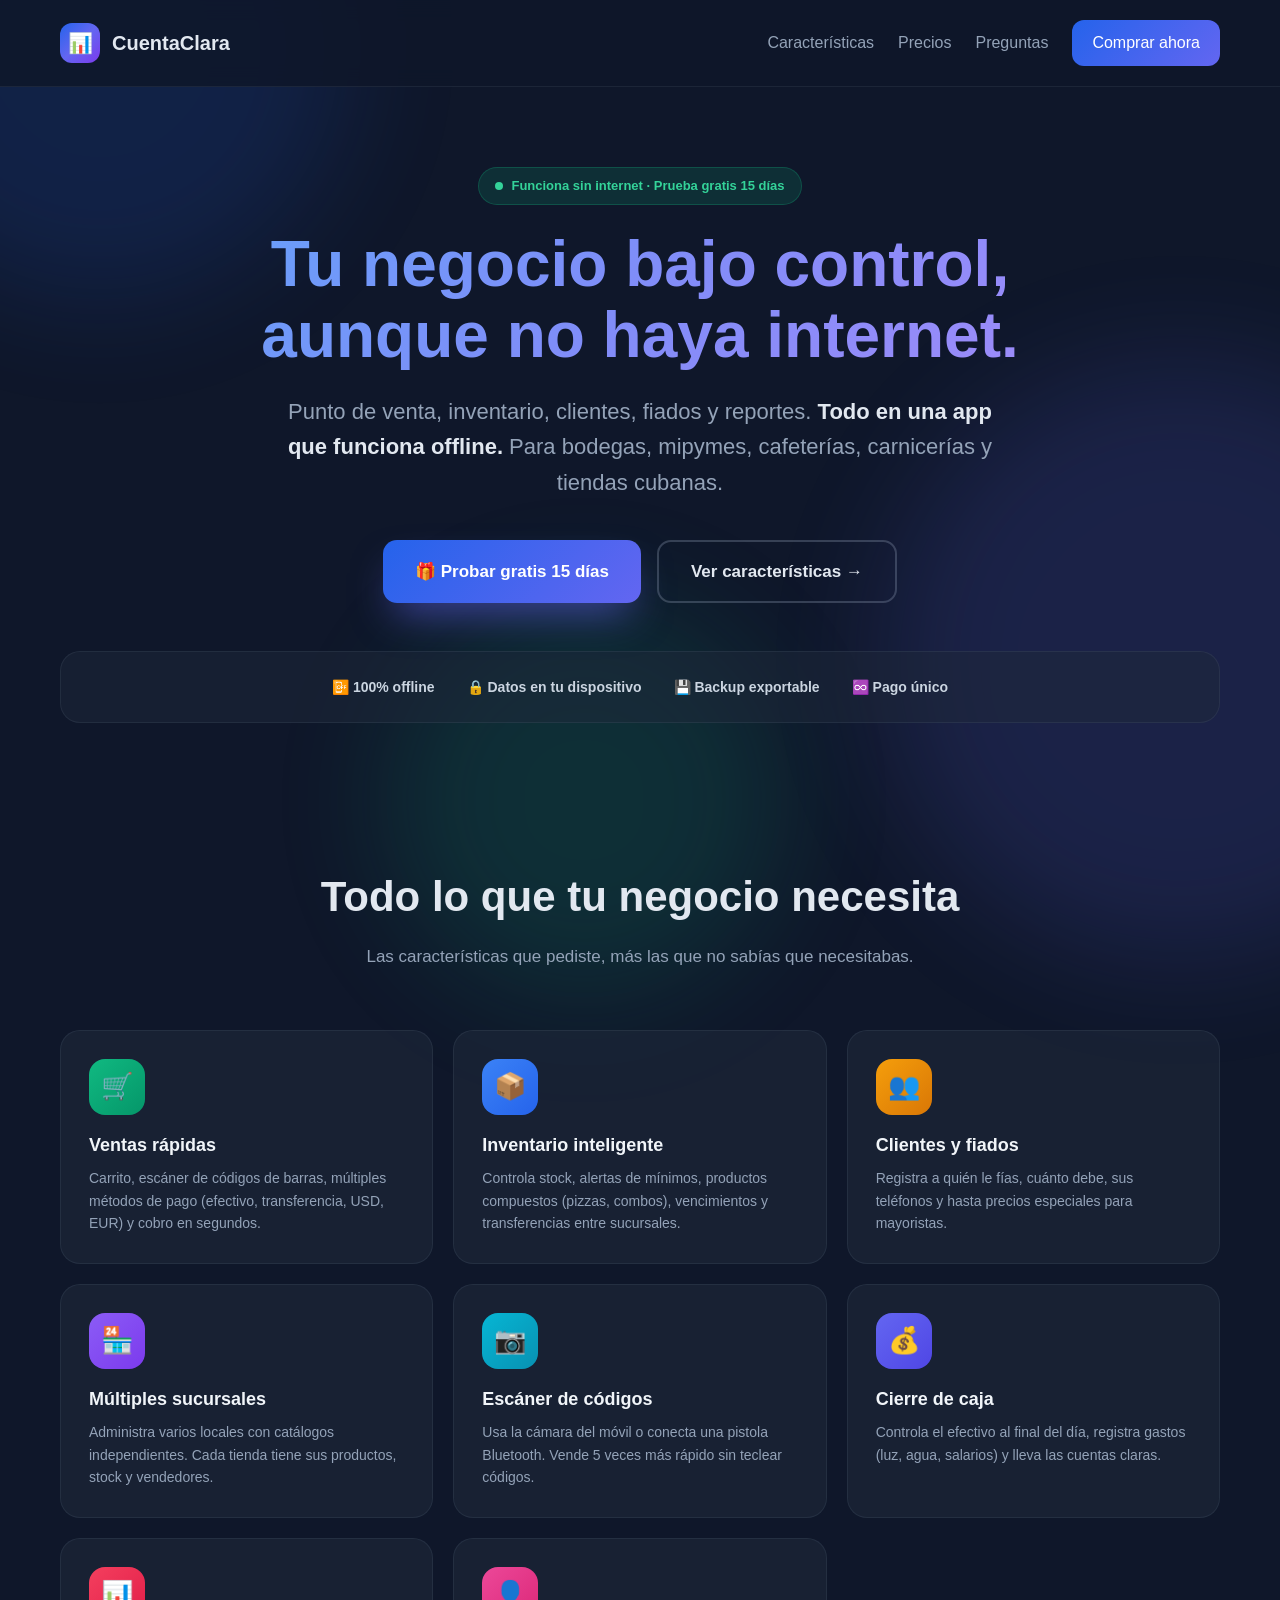
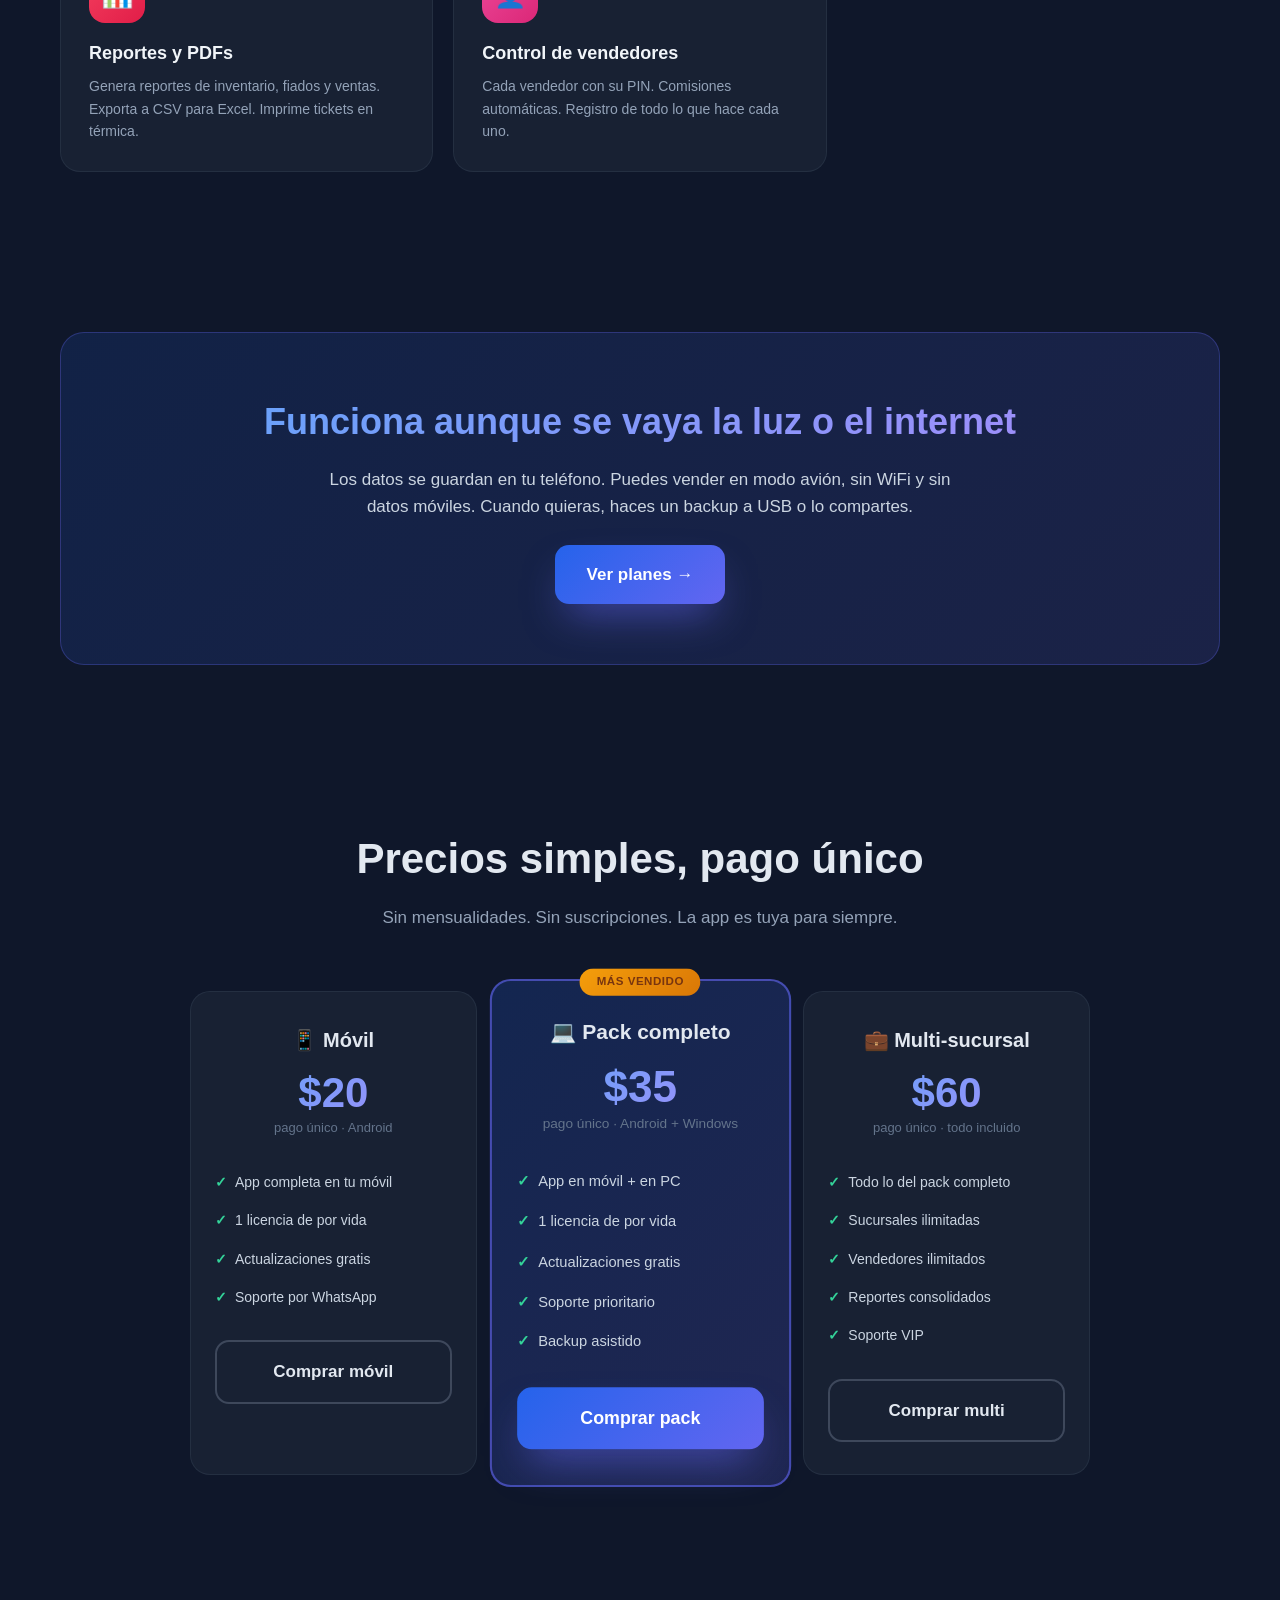
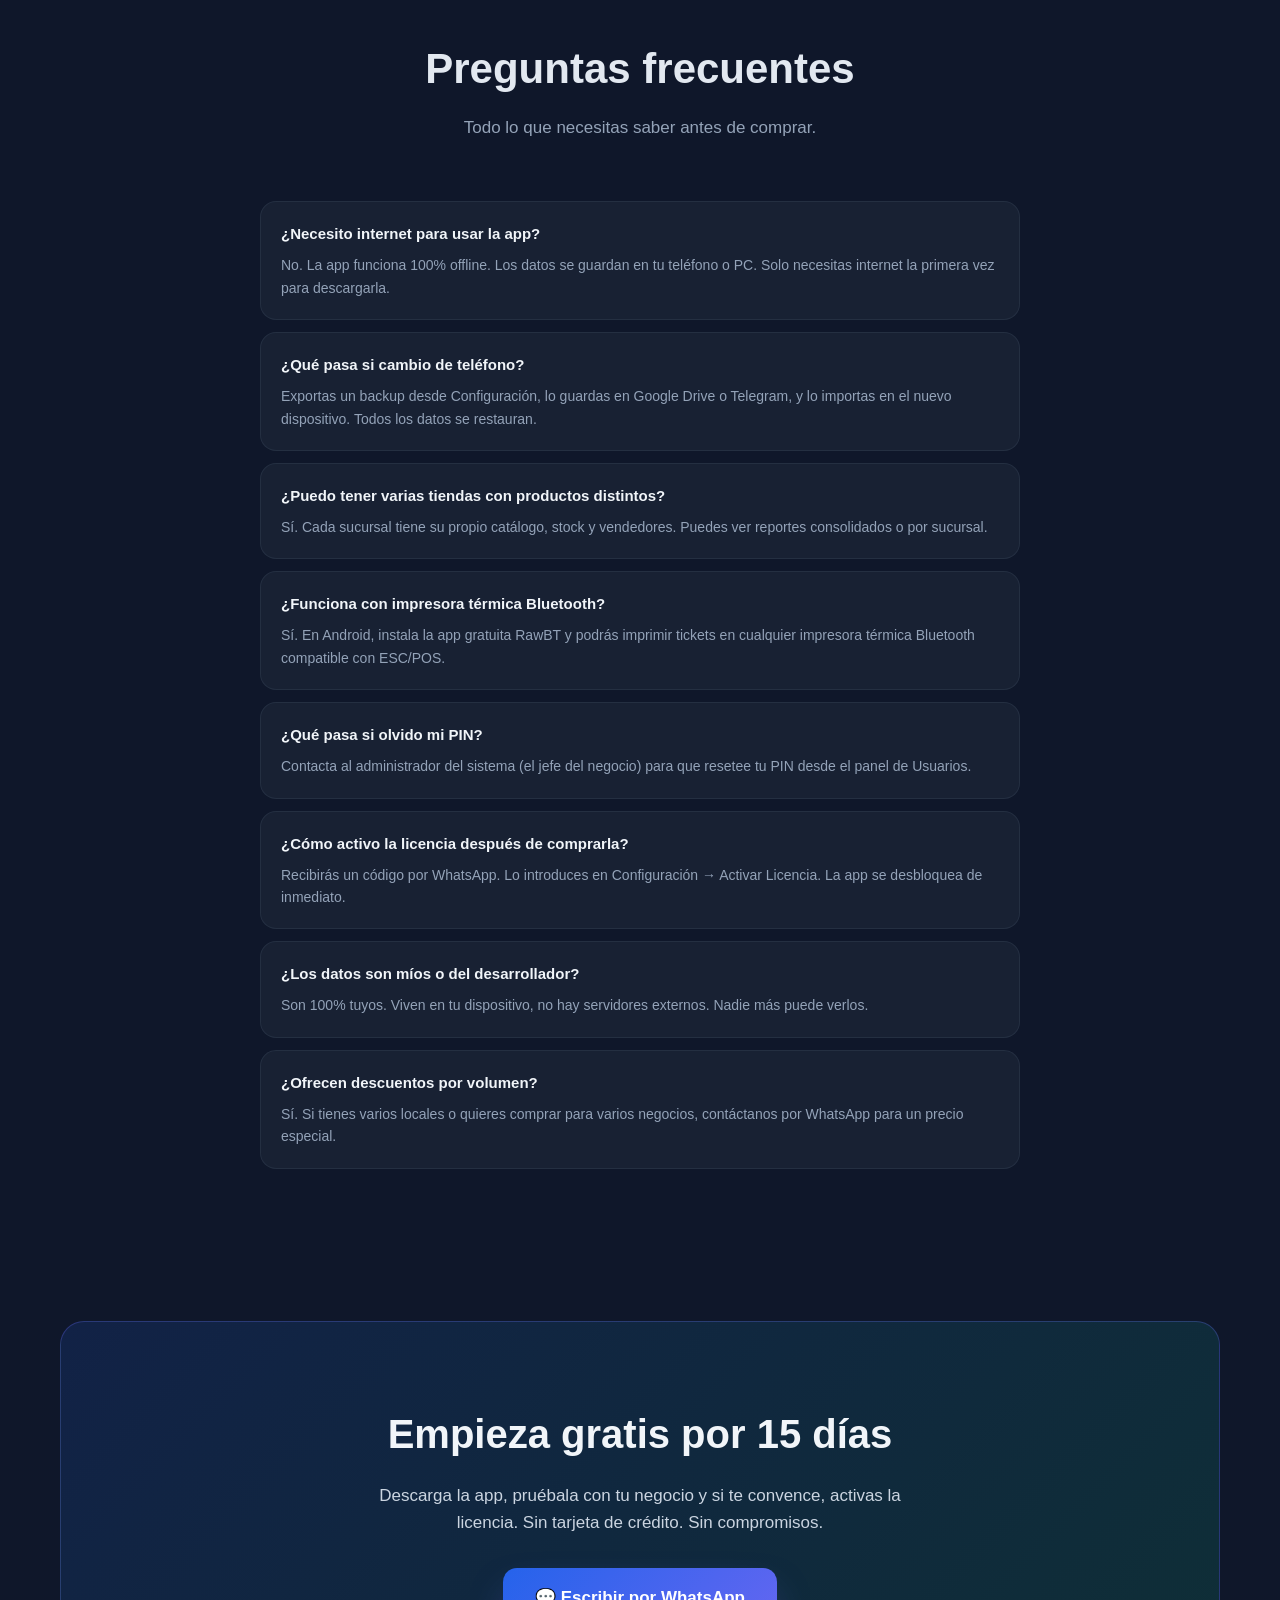
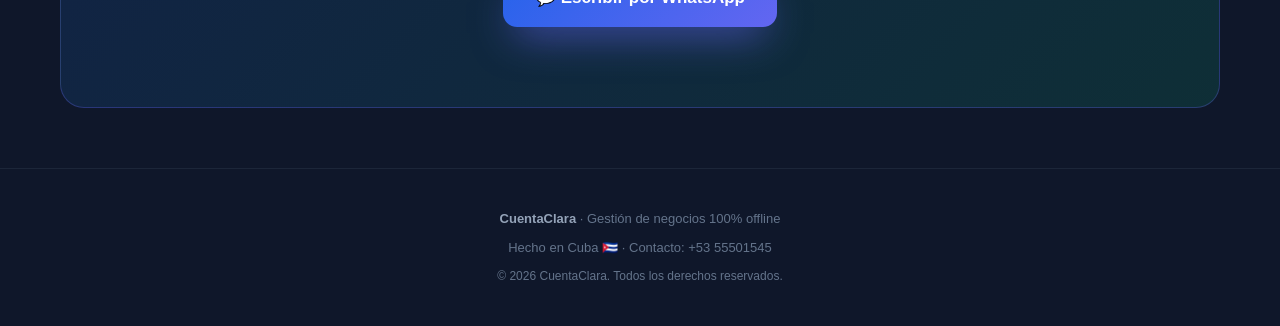
==== commit 8aa150a7: "Update: toasts, catalogo PDF, descargas Android" ====
--- a/landing.html
+++ b/landing.html
@@ -6,128 +6,60 @@
     <title>CuentaClara — Gestión de Negocios 100% Offline</title>
     <meta name="description" content="Punto de venta, inventario, clientes y reportes. Funciona sin internet. Para mipymes, bodegas y tiendas cubanas.">
     <meta name="theme-color" content="#0f172a">
-
-    <meta property="og:title" content="CuentaClara — Tu negocio bajo control sin internet">
-    <meta property="og:description" content="Punto de venta, inventario, fiados y reportes. 100% offline. Solicita tu demo gratis.">
-    <meta property="og:type" content="website">
-    <meta property="og:image" content="./icon-512.png">
-
     <link rel="icon" href="./icon-512.png">
-    <link rel="apple-touch-icon" href="./icon-192.png">
-    <link rel="manifest" href="./manifest.json">
-
     <style>
         * { margin: 0; padding: 0; box-sizing: border-box; }
-        html { scroll-behavior: smooth; -webkit-text-size-adjust: 100%; }
-
-        :root {
-            --bg: #0a0f1e;
-            --bg-2: #0f172a;
-            --card: rgba(30, 41, 59, 0.6);
-            --border: rgba(148, 163, 184, 0.12);
-            --text: #e2e8f0;
-            --text-dim: #94a3b8;
-            --text-muted: #64748b;
-            --primary: #3b82f6;
-            --primary-2: #6366f1;
-            --accent: #a78bfa;
-            --emerald: #10b981;
-            --amber: #f59e0b;
-            --rose: #f43f5e;
-        }
-
+        html { scroll-behavior: smooth; }
         body {
             font-family: -apple-system, BlinkMacSystemFont, 'Segoe UI', Roboto, 'Helvetica Neue', Arial, sans-serif;
-            background: var(--bg);
-            color: var(--text);
-            line-height: 1.65;
+            background: #0f172a;
+            color: #e2e8f0;
+            line-height: 1.6;
             overflow-x: hidden;
-            -webkit-font-smoothing: antialiased;
-        }
-
-        .bg-decor { position: fixed; inset: 0; pointer-events: none; z-index: 0; overflow: hidden; }
-        .blob { position: absolute; border-radius: 50%; filter: blur(80px); opacity: 0.18; will-change: transform; }
-        .blob-1 { width: 500px; height: 500px; background: #2563eb; top: -200px; left: -150px; animation: float 18s ease-in-out infinite; }
-        .blob-2 { width: 600px; height: 600px; background: #6366f1; top: 40%; right: -200px; animation: float 22s ease-in-out infinite reverse; }
-        .blob-3 { width: 400px; height: 400px; background: #10b981; bottom: -100px; left: 30%; animation: float 20s ease-in-out infinite; }
-
-        @keyframes float {
-            0%, 100% { transform: translate(0, 0) scale(1); }
-            33%      { transform: translate(30px, -40px) scale(1.05); }
-            66%      { transform: translate(-20px, 30px) scale(0.95); }
-        }
-
-        .container { max-width: 1180px; margin: 0 auto; padding: 0 20px; position: relative; z-index: 1; }
-
-        /* HEADER */
+        }
+        .bg-decor { position: fixed; inset: 0; pointer-events: none; z-index: 0; }
+        .blob { position: absolute; border-radius: 50%; filter: blur(60px); opacity: 0.15; }
+        .blob-1 { width: 500px; height: 500px; background: #2563eb; top: -200px; left: -150px; }
+        .blob-2 { width: 600px; height: 600px; background: #6366f1; top: 40%; right: -200px; }
+        .blob-3 { width: 400px; height: 400px; background: #10b981; bottom: -100px; left: 30%; }
+        .container { max-width: 1200px; margin: 0 auto; padding: 0 20px; position: relative; z-index: 1; }
         header {
-            padding: 16px 0;
-            border-bottom: 1px solid var(--border);
+            padding: 20px 0;
+            border-bottom: 1px solid rgba(148, 163, 184, 0.1);
+            backdrop-filter: blur(10px);
             position: sticky; top: 0;
-            background: rgba(10, 15, 30, 0.85);
-            backdrop-filter: blur(16px);
-            -webkit-backdrop-filter: blur(16px);
+            background: rgba(15, 23, 42, 0.85);
             z-index: 100;
-            transition: padding 0.3s;
-        }
-        header.scrolled { padding: 10px 0; }
+        }
         .nav { display: flex; justify-content: space-between; align-items: center; }
-        .logo { display: flex; align-items: center; gap: 12px; font-weight: 800; font-size: 19px; }
+        .logo { display: flex; align-items: center; gap: 12px; font-weight: 800; font-size: 20px; }
         .logo-icon {
             width: 40px; height: 40px; border-radius: 12px;
             background: linear-gradient(135deg, #2563eb, #6366f1, #7c3aed);
             display: flex; align-items: center; justify-content: center;
             font-size: 20px;
-            box-shadow: 0 8px 20px -6px rgba(99, 102, 241, 0.7);
-        }
-        .nav-links { display: flex; gap: 28px; align-items: center; }
-        .nav-links a { color: var(--text-dim); text-decoration: none; font-weight: 500; font-size: 15px; transition: color 0.2s; }
-        .nav-links a:hover { color: var(--text); }
+        }
+        .nav-links { display: flex; gap: 24px; align-items: center; }
+        .nav-links a { color: #94a3b8; text-decoration: none; font-weight: 500; transition: color 0.2s; }
+        .nav-links a:hover { color: #e2e8f0; }
         .btn-cta {
             padding: 10px 20px; border-radius: 12px;
             background: linear-gradient(135deg, #2563eb, #6366f1);
             color: white !important; font-weight: 700;
-            transition: transform 0.2s, box-shadow 0.2s;
-            box-shadow: 0 10px 20px -8px rgba(99, 102, 241, 0.6);
-        }
-        .btn-cta:hover { transform: translateY(-2px); box-shadow: 0 14px 25px -8px rgba(99, 102, 241, 0.8); }
-
-        .menu-toggle { display: none; background: none; border: none; color: var(--text); font-size: 26px; cursor: pointer; padding: 8px; }
+            transition: transform 0.2s;
+        }
+        .btn-cta:hover { transform: translateY(-2px); }
         @media (max-width: 768px) {
-            .menu-toggle { display: block; }
-            .nav-links {
-                position: fixed; top: 68px; left: 0; right: 0;
-                background: rgba(15, 23, 42, 0.98);
-                backdrop-filter: blur(20px);
-                flex-direction: column; gap: 0; padding: 16px 0;
-                border-bottom: 1px solid var(--border);
-                transform: translateY(-150%); transition: transform 0.3s;
-                z-index: 99;
-            }
-            .nav-links.open { transform: translateY(0); }
-            .nav-links a { width: 100%; padding: 14px 24px; text-align: left; font-size: 16px; }
-            .nav-links .btn-cta { margin: 8px 24px; width: calc(100% - 48px); text-align: center; }
-        }
-
-        /* REVEAL */
-        .reveal { opacity: 0; transform: translateY(30px); transition: opacity 0.7s ease, transform 0.7s cubic-bezier(0.16, 1, 0.3, 1); }
-        .reveal.visible { opacity: 1; transform: translateY(0); }
-        .reveal-delay-1 { transition-delay: 0.1s; }
-        .reveal-delay-2 { transition-delay: 0.2s; }
-        .reveal-delay-3 { transition-delay: 0.3s; }
-        .reveal-delay-4 { transition-delay: 0.4s; }
-        .reveal-delay-5 { transition-delay: 0.5s; }
-        .reveal-delay-6 { transition-delay: 0.6s; }
-
-        /* HERO */
-        .hero { padding: 100px 0 80px; text-align: center; position: relative; }
+            .nav-links a:not(.btn-cta) { display: none; }
+        }
+        .hero { padding: 80px 0 60px; text-align: center; }
         .hero-badge {
             display: inline-flex; align-items: center; gap: 8px;
             padding: 8px 16px; border-radius: 999px;
-            background: rgba(16, 185, 129, 0.12);
+            background: rgba(16, 185, 129, 0.15);
             color: #34d399; font-size: 13px; font-weight: 700;
             border: 1px solid rgba(16, 185, 129, 0.25);
-            margin-bottom: 28px;
+            margin-bottom: 24px;
         }
         .hero-badge .dot {
             width: 8px; height: 8px; border-radius: 50%; background: #34d399;
@@ -138,720 +70,173 @@
             50% { opacity: 0.5; transform: scale(0.85); }
         }
         h1 {
-            font-size: clamp(34px, 6vw, 68px);
-            font-weight: 900; line-height: 1.05;
+            font-size: clamp(36px, 6vw, 64px);
+            font-weight: 900; line-height: 1.1;
             margin-bottom: 24px;
-            letter-spacing: -0.02em;
-            background: linear-gradient(135deg, #60a5fa, #818cf8, #a78bfa, #60a5fa);
-            background-size: 300% 300%;
+            background: linear-gradient(135deg, #60a5fa, #818cf8, #a78bfa);
             -webkit-background-clip: text;
             -webkit-text-fill-color: transparent;
             background-clip: text;
-            animation: shine 8s ease infinite;
-        }
-        @keyframes shine {
-            0%, 100% { background-position: 0% 50%; }
-            50% { background-position: 100% 50%; }
-        }
-        .hero p.lead {
-            font-size: clamp(16px, 1.8vw, 21px);
-            color: var(--text-dim); max-width: 700px;
+        }
+        .hero p {
+            font-size: clamp(16px, 2vw, 22px);
+            color: #94a3b8; max-width: 720px;
             margin: 0 auto 40px;
         }
-        .hero p.lead strong { color: var(--text); font-weight: 700; }
-
-        .hero-buttons { display: flex; gap: 14px; justify-content: center; flex-wrap: wrap; }
+        .hero p strong { color: #e2e8f0; }
+        .hero-buttons {
+            display: flex; gap: 16px; justify-content: center; flex-wrap: wrap;
+        }
         .btn {
-            padding: 15px 30px; border-radius: 14px;
-            font-weight: 800; font-size: 16px;
+            padding: 16px 32px; border-radius: 14px;
+            font-weight: 800; font-size: 17px;
             text-decoration: none; display: inline-flex;
-            align-items: center; justify-content: center; gap: 8px;
-            transition: transform 0.2s, box-shadow 0.2s, border-color 0.2s;
+            align-items: center; gap: 8px;
+            transition: transform 0.2s, box-shadow 0.2s;
             border: none; cursor: pointer;
-            white-space: nowrap;
         }
         .btn-primary {
             background: linear-gradient(135deg, #2563eb, #6366f1);
             color: white;
             box-shadow: 0 20px 40px -12px rgba(99, 102, 241, 0.6);
         }
-        .btn-primary:hover { transform: translateY(-3px); box-shadow: 0 24px 50px -12px rgba(99, 102, 241, 0.85); }
+        .btn-primary:hover { transform: translateY(-3px); box-shadow: 0 24px 50px -12px rgba(99, 102, 241, 0.8); }
         .btn-outline {
-            background: transparent; color: var(--text);
-            border: 2px solid var(--border);
+            background: transparent; color: #e2e8f0;
+            border: 2px solid rgba(148, 163, 184, 0.3);
         }
         .btn-outline:hover { border-color: #6366f1; color: #a5b4fc; transform: translateY(-3px); }
-        .btn-emerald {
-            background: linear-gradient(135deg, #10b981, #059669);
-            color: white;
-            box-shadow: 0 20px 40px -12px rgba(16, 185, 129, 0.6);
-        }
-        .btn-emerald:hover { transform: translateY(-3px); box-shadow: 0 24px 50px -12px rgba(16, 185, 129, 0.85); }
-
-        /* MOCKUP */
-        .mockup-wrapper {
-            margin-top: 70px;
-            position: relative;
-            display: flex; justify-content: center;
-            perspective: 1200px;
-        }
-        .mockup-phone {
-            width: 280px; height: 560px;
-            border-radius: 40px;
-            background: linear-gradient(145deg, #1e293b, #0f172a);
-            border: 3px solid rgba(148, 163, 184, 0.2);
-            box-shadow:
-                0 40px 80px -30px rgba(99, 102, 241, 0.5),
-                0 0 0 8px rgba(30, 41, 59, 0.5),
-                inset 0 1px 0 rgba(255, 255, 255, 0.1);
-            padding: 14px;
-            position: relative;
-            transform: rotateX(8deg) rotateY(-6deg);
-            transition: transform 0.6s cubic-bezier(0.16, 1, 0.3, 1);
-        }
-        .mockup-phone:hover { transform: rotateX(0) rotateY(0) scale(1.02); }
-        .mockup-phone::before {
-            content: ''; position: absolute; top: 14px; left: 50%;
-            transform: translateX(-50%);
-            width: 60px; height: 6px;
-            background: rgba(15, 23, 42, 0.9);
-            border-radius: 10px; z-index: 10;
-        }
-        .mockup-screen {
-            width: 100%; height: 100%;
-            border-radius: 30px;
-            background: linear-gradient(180deg, #0f172a, #1e293b);
-            overflow: hidden;
-            padding: 30px 14px 14px;
-            position: relative;
-        }
-        .mockup-header {
-            background: linear-gradient(135deg, #2563eb, #6366f1);
-            border-radius: 12px;
-            padding: 14px;
-            margin-bottom: 12px;
-        }
-        .mockup-header-titulo { font-size: 11px; font-weight: 900; color: white; margin-bottom: 4px; }
-        .mockup-header-sub { font-size: 8px; color: rgba(255, 255, 255, 0.75); }
-        .mockup-card {
-            background: rgba(30, 41, 59, 0.8);
-            border: 1px solid rgba(148, 163, 184, 0.15);
-            border-radius: 10px;
-            padding: 10px;
-            margin-bottom: 8px;
-            display: flex; align-items: center; justify-content: space-between;
-        }
-        .mockup-card-icon {
-            width: 28px; height: 28px;
-            border-radius: 8px;
-            display: flex; align-items: center; justify-content: center;
-            font-size: 14px; margin-right: 8px;
-        }
-        .mockup-card-info { flex: 1; text-align: left; }
-        .mockup-card-name { font-size: 9px; font-weight: 700; color: #e2e8f0; }
-        .mockup-card-price { font-size: 11px; font-weight: 900; color: #60a5fa; }
-        .mockup-total {
-            background: linear-gradient(135deg, #10b981, #059669);
-            border-radius: 12px;
-            padding: 14px;
-            margin-top: 12px;
-            text-align: center;
-        }
-        .mockup-total-label { font-size: 8px; color: rgba(255, 255, 255, 0.8); font-weight: 700; text-transform: uppercase; letter-spacing: 1px; }
-        .mockup-total-amount { font-size: 22px; font-weight: 900; color: white; }
-        .mockup-btn {
-            background: linear-gradient(135deg, #2563eb, #6366f1);
-            border-radius: 10px;
-            padding: 10px;
-            text-align: center;
-            margin-top: 8px;
-            font-size: 10px;
-            font-weight: 900;
-            color: white;
-        }
-
-        /* TRUST */
         .trust {
             display: flex; gap: 32px; justify-content: center;
-            flex-wrap: wrap; margin-top: 60px;
+            flex-wrap: wrap; margin-top: 48px;
             padding: 24px; border-radius: 20px;
-            background: rgba(30, 41, 59, 0.4);
-            border: 1px solid var(--border);
+            background: rgba(30, 41, 59, 0.5);
+            border: 1px solid rgba(148, 163, 184, 0.1);
         }
         .trust-item { display: flex; align-items: center; gap: 10px; color: #cbd5e1; font-weight: 600; font-size: 14px; }
-        .trust-item .icon { font-size: 20px; }
-
-        /* SECTIONS */
-        .section { padding: 90px 0; }
+        .section { padding: 80px 0; }
         .section-title {
-            font-size: clamp(28px, 4vw, 44px);
+            font-size: clamp(28px, 4vw, 42px);
             font-weight: 900; text-align: center;
-            margin-bottom: 14px; color: var(--text);
-            letter-spacing: -0.02em;
-            line-height: 1.15;
+            margin-bottom: 12px; color: #e2e8f0;
         }
         .section-sub {
-            text-align: center; color: var(--text-dim);
+            text-align: center; color: #94a3b8;
             font-size: 17px; max-width: 640px;
             margin: 0 auto 60px;
         }
-        .section-sub strong { color: #a5b4fc; font-weight: 700; }
-
-        /* ============================================================
-           FEATURES CON CATEGORÍAS
-           ============================================================ */
-        .feature-category {
-            margin-bottom: 70px;
-            position: relative;
-        }
-        .feature-category:last-child { margin-bottom: 0; }
-
-        .category-header {
-            display: flex;
-            align-items: center;
-            gap: 18px;
-            margin-bottom: 32px;
-            padding-bottom: 20px;
-            border-bottom: 1px solid var(--border);
-            position: relative;
-        }
-        .category-header::after {
-            content: '';
-            position: absolute;
-            bottom: -1px;
-            left: 0;
-            width: 80px;
-            height: 2px;
-            background: linear-gradient(90deg, #6366f1, transparent);
-        }
-        .category-icon {
-            width: 60px;
-            height: 60px;
-            border-radius: 18px;
-            display: flex;
-            align-items: center;
-            justify-content: center;
-            font-size: 28px;
-            flex-shrink: 0;
-            box-shadow: 0 14px 30px -10px rgba(0, 0, 0, 0.6);
-        }
-        .category-info { flex: 1; min-width: 0; }
-        .category-title {
-            font-size: clamp(20px, 2.5vw, 26px);
-            font-weight: 900;
-            color: #f1f5f9;
-            letter-spacing: -0.01em;
-            margin-bottom: 4px;
-        }
-        .category-desc {
-            font-size: 14.5px;
-            color: var(--text-dim);
-            line-height: 1.5;
-        }
-        .category-count {
-            font-size: 12px;
-            font-weight: 800;
-            padding: 4px 12px;
-            border-radius: 999px;
-            background: rgba(99, 102, 241, 0.15);
-            color: #a5b4fc;
-            border: 1px solid rgba(99, 102, 241, 0.3);
-            flex-shrink: 0;
-        }
-
         .features-grid {
             display: grid;
             grid-template-columns: repeat(auto-fit, minmax(280px, 1fr));
-            gap: 18px;
-        }
-
+            gap: 20px;
+        }
         .feature {
-            padding: 24px;
-            border-radius: 18px;
-            background: var(--card);
-            border: 1px solid var(--border);
-            transition: transform 0.3s, border-color 0.3s, box-shadow 0.3s, background 0.3s;
-            position: relative;
-            overflow: hidden;
-        }
-        .feature::before {
-            content: '';
-            position: absolute;
-            top: 0; left: 0; right: 0;
-            height: 2px;
-            background: linear-gradient(90deg, transparent, currentColor, transparent);
-            opacity: 0;
-            transition: opacity 0.4s;
-        }
-        .feature:hover {
-            transform: translateY(-6px);
-            background: rgba(30, 41, 59, 0.85);
-            box-shadow: 0 24px 50px -20px rgba(99, 102, 241, 0.4);
-        }
-        .feature:hover::before { opacity: 1; }
-
+            padding: 28px; border-radius: 20px;
+            background: rgba(30, 41, 59, 0.6);
+            border: 1px solid rgba(148, 163, 184, 0.1);
+            transition: transform 0.2s, border-color 0.2s;
+        }
+        .feature:hover { transform: translateY(-4px); border-color: rgba(99, 102, 241, 0.4); }
         .feature-icon {
-            width: 52px;
-            height: 52px;
-            border-radius: 14px;
-            display: flex;
-            align-items: center;
-            justify-content: center;
-            font-size: 24px;
-            margin-bottom: 16px;
-            box-shadow: 0 10px 20px -8px rgba(0, 0, 0, 0.5);
-        }
-        .feature h3 {
-            font-size: 16.5px;
-            font-weight: 800;
-            margin-bottom: 8px;
-            color: #f1f5f9;
-            letter-spacing: -0.005em;
-            line-height: 1.35;
-        }
-        .feature p {
-            color: var(--text-dim);
-            font-size: 14px;
-            line-height: 1.6;
-        }
-        .feature-badge {
-            display: inline-block;
-            margin-left: 6px;
-            font-size: 9.5px;
-            font-weight: 900;
-            padding: 2px 7px;
-            border-radius: 6px;
-            background: rgba(245, 158, 11, 0.2);
-            color: #fbbf24;
-            border: 1px solid rgba(245, 158, 11, 0.35);
-            text-transform: uppercase;
-            letter-spacing: 0.5px;
-            vertical-align: middle;
-        }
-        .feature-badge.new {
-            background: rgba(16, 185, 129, 0.2);
-            color: #34d399;
-            border-color: rgba(16, 185, 129, 0.35);
-        }
-
-        /* Gradientes de iconos */
-        .fi-blue { background: linear-gradient(135deg, #3b82f6, #2563eb); color: #60a5fa; }
-        .fi-violet { background: linear-gradient(135deg, #8b5cf6, #7c3aed); color: #a78bfa; }
-        .fi-emerald { background: linear-gradient(135deg, #10b981, #059669); color: #34d399; }
-        .fi-amber { background: linear-gradient(135deg, #f59e0b, #d97706); color: #fbbf24; }
-        .fi-rose { background: linear-gradient(135deg, #f43f5e, #e11d48); color: #fb7185; }
-        .fi-cyan { background: linear-gradient(135deg, #06b6d4, #0891b2); color: #22d3ee; }
-        .fi-indigo { background: linear-gradient(135deg, #6366f1, #4f46e5); color: #a5b4fc; }
-        .fi-pink { background: linear-gradient(135deg, #ec4899, #db2777); color: #f472b6; }
-        .fi-teal { background: linear-gradient(135deg, #14b8a6, #0d9488); color: #5eead4; }
-        .fi-orange { background: linear-gradient(135deg, #f97316, #ea580c); color: #fdba74; }
-        .fi-slate { background: linear-gradient(135deg, #475569, #334155); color: #cbd5e1; }
-
-        /* ============================================================
-           ANTES VS DESPUÉS
-           ============================================================ */
-        .vs-section {
-            background: linear-gradient(135deg, rgba(37, 99, 235, 0.08), rgba(16, 185, 129, 0.08));
-            border-radius: 28px;
-            padding: 60px 40px;
-            border: 1px solid rgba(99, 102, 241, 0.2);
-            position: relative;
-            overflow: hidden;
-        }
-        .vs-section::before {
-            content: '';
-            position: absolute;
-            top: -100px; right: -100px;
-            width: 400px; height: 400px;
-            background: radial-gradient(circle, rgba(99, 102, 241, 0.2), transparent 70%);
-            pointer-events: none;
-        }
-        .vs-grid {
-            display: grid;
-            grid-template-columns: 1fr auto 1fr;
-            gap: 30px;
-            align-items: center;
-            position: relative;
-            z-index: 1;
-        }
-        .vs-column {
-            padding: 30px;
-            border-radius: 20px;
-            position: relative;
-        }
-        .vs-column.before {
-            background: rgba(244, 63, 94, 0.08);
-            border: 1px solid rgba(244, 63, 94, 0.25);
-        }
-        .vs-column.after {
-            background: rgba(16, 185, 129, 0.08);
-            border: 1px solid rgba(16, 185, 129, 0.3);
-        }
-        .vs-header {
-            display: flex;
-            align-items: center;
-            gap: 12px;
-            margin-bottom: 22px;
-            padding-bottom: 16px;
-            border-bottom: 1px solid var(--border);
-        }
-        .vs-icon {
-            width: 42px;
-            height: 42px;
-            border-radius: 12px;
-            display: flex;
-            align-items: center;
-            justify-content: center;
-            font-size: 22px;
-            flex-shrink: 0;
-        }
-        .vs-column.before .vs-icon { background: linear-gradient(135deg, #f43f5e, #be123c); }
-        .vs-column.after .vs-icon { background: linear-gradient(135deg, #10b981, #047857); }
-        .vs-title {
-            font-size: 18px;
-            font-weight: 900;
-            color: #f1f5f9;
-        }
-        .vs-list {
-            list-style: none;
-            padding: 0;
-            margin: 0;
-        }
-        .vs-list li {
-            padding: 10px 0;
-            color: #cbd5e1;
-            font-size: 14.5px;
-            display: flex;
-            align-items: flex-start;
-            gap: 10px;
-            line-height: 1.5;
-        }
-        .vs-list li::before {
-            flex-shrink: 0;
-            font-weight: 900;
-            margin-top: 2px;
-        }
-        .vs-column.before .vs-list li::before {
-            content: '✕';
-            color: #fb7185;
-        }
-        .vs-column.after .vs-list li::before {
-            content: '✓';
-            color: #34d399;
-        }
-        .vs-arrow {
-            font-size: 40px;
-            color: var(--text-muted);
-            font-weight: 900;
-        }
-        @media (max-width: 768px) {
-            .vs-grid { grid-template-columns: 1fr; }
-            .vs-arrow { transform: rotate(90deg); text-align: center; }
-            .vs-section { padding: 40px 20px; }
-            .vs-column { padding: 22px; }
-        }
-
-        /* ============================================================
-           CASOS DE USO
-           ============================================================ */
-        .casos-grid {
-            display: grid;
-            grid-template-columns: repeat(auto-fit, minmax(200px, 1fr));
-            gap: 14px;
-        }
-        .caso {
-            padding: 22px 18px;
-            border-radius: 18px;
-            background: var(--card);
-            border: 1px solid var(--border);
+            width: 56px; height: 56px; border-radius: 16px;
+            display: flex; align-items: center; justify-content: center;
+            font-size: 26px; margin-bottom: 16px;
+        }
+        .fi-blue { background: linear-gradient(135deg, #3b82f6, #2563eb); }
+        .fi-violet { background: linear-gradient(135deg, #8b5cf6, #7c3aed); }
+        .fi-emerald { background: linear-gradient(135deg, #10b981, #059669); }
+        .fi-amber { background: linear-gradient(135deg, #f59e0b, #d97706); }
+        .fi-rose { background: linear-gradient(135deg, #f43f5e, #e11d48); }
+        .fi-cyan { background: linear-gradient(135deg, #06b6d4, #0891b2); }
+        .fi-indigo { background: linear-gradient(135deg, #6366f1, #4f46e5); }
+        .fi-pink { background: linear-gradient(135deg, #ec4899, #db2777); }
+        .feature h3 { font-size: 18px; font-weight: 800; margin-bottom: 8px; color: #f1f5f9; }
+        .feature p { color: #94a3b8; font-size: 14px; }
+        .highlight {
+            padding: 60px 40px; border-radius: 24px;
+            background: linear-gradient(135deg, rgba(37, 99, 235, 0.15), rgba(99, 102, 241, 0.15));
+            border: 1px solid rgba(99, 102, 241, 0.3);
             text-align: center;
-            transition: transform 0.3s, border-color 0.3s;
-        }
-        .caso:hover {
-            transform: translateY(-4px);
-            border-color: rgba(99, 102, 241, 0.4);
-        }
-        .caso-icon {
-            font-size: 38px;
-            margin-bottom: 12px;
-            display: block;
-        }
-        .caso-title {
-            font-size: 14.5px;
-            font-weight: 800;
-            color: #f1f5f9;
-            margin-bottom: 4px;
-        }
-        .caso-desc {
-            font-size: 12.5px;
-            color: var(--text-muted);
-            line-height: 1.5;
-        }
-
-        /* ============================================================
-           STATS
-           ============================================================ */
-        .stats-grid {
-            display: grid;
-            grid-template-columns: repeat(auto-fit, minmax(180px, 1fr));
-            gap: 24px;
-            margin-top: 50px;
-        }
-        .stat {
-            text-align: center;
-            padding: 24px;
-        }
-        .stat-number {
-            font-size: clamp(36px, 5vw, 52px);
-            font-weight: 900;
-            line-height: 1;
+        }
+        .highlight h2 {
+            font-size: clamp(24px, 3vw, 36px);
+            font-weight: 900; margin-bottom: 16px;
             background: linear-gradient(135deg, #60a5fa, #a78bfa);
             -webkit-background-clip: text;
             -webkit-text-fill-color: transparent;
-            background-clip: text;
-            margin-bottom: 8px;
-        }
-        .stat-label {
-            font-size: 13px;
-            color: var(--text-muted);
-            font-weight: 700;
-            text-transform: uppercase;
-            letter-spacing: 1px;
-        }
-
-        /* HIGHLIGHT */
-        .highlight {
-            padding: 70px 40px;
-            border-radius: 28px;
-            background: linear-gradient(135deg, rgba(37, 99, 235, 0.12), rgba(99, 102, 241, 0.12));
-            border: 1px solid rgba(99, 102, 241, 0.25);
-            text-align: center;
-            position: relative;
-            overflow: hidden;
-        }
-        .highlight::before {
-            content: '';
-            position: absolute;
-            top: -50%; right: -20%;
-            width: 500px; height: 500px;
-            background: radial-gradient(circle, rgba(99, 102, 241, 0.25), transparent 70%);
-            pointer-events: none;
-        }
-        .highlight-content { position: relative; z-index: 1; }
-        .highlight h2 {
-            font-size: clamp(24px, 3.5vw, 40px);
-            font-weight: 900;
-            margin-bottom: 18px;
-            letter-spacing: -0.02em;
+        }
+        .highlight p { font-size: 17px; color: #cbd5e1; max-width: 640px; margin: 0 auto 24px; }
+        .pricing {
+            display: grid;
+            grid-template-columns: repeat(auto-fit, minmax(260px, 1fr));
+            gap: 20px; max-width: 900px; margin: 0 auto;
+        }
+        .price-card {
+            padding: 32px 24px; border-radius: 20px;
+            background: rgba(30, 41, 59, 0.6);
+            border: 1px solid rgba(148, 163, 184, 0.1);
+            text-align: center; position: relative;
+        }
+        .price-card.featured {
+            background: linear-gradient(135deg, rgba(37, 99, 235, 0.2), rgba(99, 102, 241, 0.2));
+            border: 2px solid rgba(99, 102, 241, 0.6);
+            transform: scale(1.05);
+        }
+        .badge-pop {
+            position: absolute; top: -12px; left: 50%; transform: translateX(-50%);
+            padding: 4px 16px; border-radius: 999px;
+            background: linear-gradient(135deg, #f59e0b, #d97706);
+            color: #78350f; font-size: 11px; font-weight: 900;
+            text-transform: uppercase; letter-spacing: 0.5px;
+        }
+        .price-title { font-size: 20px; font-weight: 800; margin-bottom: 8px; }
+        .price-amount {
+            font-size: 42px; font-weight: 900; line-height: 1;
+            margin: 16px 0 4px;
             background: linear-gradient(135deg, #60a5fa, #a78bfa);
             -webkit-background-clip: text;
             -webkit-text-fill-color: transparent;
-            background-clip: text;
-        }
-        .highlight p {
-            font-size: 17px;
-            color: #cbd5e1;
-            max-width: 640px;
-            margin: 0 auto 28px;
-        }
-
-        /* TESTIMONIOS */
-        .testimonios-grid {
-            display: grid;
-            grid-template-columns: repeat(auto-fit, minmax(280px, 1fr));
-            gap: 20px;
-        }
-        .testimonio {
-            padding: 28px;
-            border-radius: 20px;
-            background: var(--card);
-            border: 1px solid var(--border);
-            position: relative;
-        }
-        .testimonio::before {
-            content: '"';
-            position: absolute;
-            top: 8px; left: 20px;
-            font-size: 72px;
-            color: rgba(99, 102, 241, 0.25);
-            font-family: Georgia, serif;
-            line-height: 1;
-        }
-        .testimonio-text {
-            color: #cbd5e1;
-            font-size: 14.5px;
-            line-height: 1.7;
-            margin-bottom: 20px;
-            padding-top: 20px;
-            font-style: italic;
-        }
-        .testimonio-autor {
-            display: flex;
-            align-items: center;
-            gap: 12px;
-            padding-top: 16px;
-            border-top: 1px solid var(--border);
-        }
-        .testimonio-avatar {
-            width: 44px; height: 44px;
-            border-radius: 50%;
-            display: flex;
-            align-items: center;
-            justify-content: center;
-            font-size: 20px;
-            background: linear-gradient(135deg, #3b82f6, #8b5cf6);
-        }
-        .testimonio-info { flex: 1; }
-        .testimonio-nombre { font-weight: 800; color: var(--text); font-size: 14px; }
-        .testimonio-cargo { color: var(--text-muted); font-size: 12px; }
-        .testimonio-stars { color: #fbbf24; font-size: 13px; letter-spacing: 2px; }
-
-        /* FAQ */
-        .faq-list { max-width: 780px; margin: 0 auto; }
+        }
+        .price-period { color: #64748b; font-size: 13px; margin-bottom: 24px; }
+        .price-features {
+            list-style: none; text-align: left;
+            margin: 24px 0; padding: 0;
+        }
+        .price-features li {
+            padding: 8px 0; font-size: 14px; color: #cbd5e1;
+            display: flex; align-items: center; gap: 8px;
+        }
+        .price-features li::before { content: '✓'; color: #34d399; font-weight: 900; }
+        .cta-final {
+            text-align: center; padding: 80px 20px;
+            background: linear-gradient(135deg, rgba(37, 99, 235, 0.15), rgba(16, 185, 129, 0.15));
+            border-radius: 24px; margin: 60px 0;
+            border: 1px solid rgba(99, 102, 241, 0.3);
+        }
+        .cta-final h2 {
+            font-size: clamp(28px, 4vw, 40px);
+            font-weight: 900; margin-bottom: 16px; color: #f1f5f9;
+        }
+        .cta-final p { font-size: 17px; color: #cbd5e1; margin-bottom: 32px; max-width: 560px; margin-left: auto; margin-right: auto; }
+        .faq-list { max-width: 760px; margin: 0 auto; }
         .faq-item {
-            margin-bottom: 12px;
-            border-radius: 16px;
-            background: var(--card);
-            border: 1px solid var(--border);
-            overflow: hidden;
-            transition: border-color 0.3s, background 0.3s;
-        }
-        .faq-item.open { border-color: rgba(99, 102, 241, 0.4); }
-        .faq-q {
-            font-weight: 800;
-            color: #f1f5f9;
-            font-size: 15.5px;
-            padding: 20px 24px;
-            cursor: pointer;
-            display: flex;
-            align-items: center;
-            justify-content: space-between;
-            gap: 16px;
-            user-select: none;
-            transition: background 0.2s;
-        }
-        .faq-q:hover { background: rgba(99, 102, 241, 0.06); }
-        .faq-q .chevron {
-            font-size: 20px;
-            color: var(--text-dim);
-            transition: transform 0.3s;
-            flex-shrink: 0;
-        }
-        .faq-item.open .chevron { transform: rotate(180deg); color: #a5b4fc; }
-        .faq-a {
-            color: var(--text-dim);
-            font-size: 14.5px;
-            padding: 0 24px;
-            max-height: 0;
-            overflow: hidden;
-            transition: max-height 0.4s cubic-bezier(0.16, 1, 0.3, 1), padding 0.4s;
-            line-height: 1.7;
-        }
-        .faq-item.open .faq-a { max-height: 400px; padding: 0 24px 22px; }
-
-        /* CTA FINAL */
-        .cta-final {
-            text-align: center;
-            padding: 80px 30px;
-            background: linear-gradient(135deg, rgba(37, 99, 235, 0.15), rgba(16, 185, 129, 0.15));
-            border-radius: 28px;
-            margin: 40px 0 80px;
-            border: 1px solid rgba(99, 102, 241, 0.3);
-            position: relative;
-            overflow: hidden;
-        }
-        .cta-final::before {
-            content: '';
-            position: absolute;
-            top: -100%; left: -20%;
-            width: 600px; height: 600px;
-            background: radial-gradient(circle, rgba(99, 102, 241, 0.2), transparent 70%);
-            pointer-events: none;
-        }
-        .cta-final > * { position: relative; z-index: 1; }
-        .cta-final h2 {
-            font-size: clamp(28px, 4vw, 42px);
-            font-weight: 900;
-            margin-bottom: 18px;
-            color: #f1f5f9;
-            letter-spacing: -0.02em;
-            line-height: 1.15;
-        }
-        .cta-final p {
-            font-size: 17px;
-            color: #cbd5e1;
-            margin-bottom: 32px;
-            max-width: 560px;
-            margin-left: auto;
-            margin-right: auto;
-        }
-        .cta-buttons {
-            display: flex;
-            gap: 14px;
-            justify-content: center;
-            flex-wrap: wrap;
-        }
-
-        /* FOOTER */
+            padding: 20px; margin-bottom: 12px;
+            border-radius: 16px; background: rgba(30, 41, 59, 0.6);
+            border: 1px solid rgba(148, 163, 184, 0.1);
+        }
+        .faq-q { font-weight: 800; color: #f1f5f9; margin-bottom: 8px; font-size: 15px; }
+        .faq-a { color: #94a3b8; font-size: 14px; }
         footer {
-            padding: 50px 0 40px;
-            border-top: 1px solid var(--border);
-            text-align: center;
-            color: var(--text-muted);
-            font-size: 13px;
-        }
-        footer strong { color: var(--text-dim); }
-        .footer-links {
-            display: flex;
-            gap: 24px;
-            justify-content: center;
-            margin: 20px 0;
-            flex-wrap: wrap;
-        }
-        .footer-links a {
-            color: var(--text-dim);
-            text-decoration: none;
-            transition: color 0.2s;
-        }
-        .footer-links a:hover { color: var(--text); }
-
-        /* WHATSAPP FLOAT */
-        .whatsapp-float {
-            position: fixed;
-            bottom: 24px; right: 24px;
-            width: 60px; height: 60px;
-            border-radius: 50%;
-            background: linear-gradient(135deg, #10b981, #059669);
-            display: flex;
-            align-items: center;
-            justify-content: center;
-            box-shadow: 0 15px 30px -8px rgba(16, 185, 129, 0.6), 0 0 0 0 rgba(16, 185, 129, 0.7);
-            z-index: 90;
-            text-decoration: none;
-            animation: wa-pulse 2.5s infinite;
-            transition: transform 0.2s;
-        }
-        .whatsapp-float:hover { transform: scale(1.1); }
-        .whatsapp-float svg { width: 32px; height: 32px; fill: white; }
-        @keyframes wa-pulse {
-            0% { box-shadow: 0 15px 30px -8px rgba(16, 185, 129, 0.6), 0 0 0 0 rgba(16, 185, 129, 0.7); }
-            70% { box-shadow: 0 15px 30px -8px rgba(16, 185, 129, 0.6), 0 0 0 20px rgba(16, 185, 129, 0); }
-            100% { box-shadow: 0 15px 30px -8px rgba(16, 185, 129, 0.6), 0 0 0 0 rgba(16, 185, 129, 0); }
-        }
-
+            padding: 40px 0; border-top: 1px solid rgba(148, 163, 184, 0.1);
+            text-align: center; color: #64748b; font-size: 13px;
+        }
+        footer strong { color: #94a3b8; }
         @media (max-width: 640px) {
-            .hero { padding: 50px 0 40px; }
-            .section { padding: 60px 0; }
-            .trust { gap: 14px; padding: 18px; }
-            .trust-item { font-size: 12.5px; }
-            .highlight { padding: 50px 24px; }
-            .cta-final { padding: 50px 20px; margin: 20px 0 50px; }
-            .mockup-phone { width: 240px; height: 480px; }
-            .mockup-phone::before { width: 50px; }
-            .whatsapp-float { width: 54px; height: 54px; bottom: 18px; right: 18px; }
-            .whatsapp-float svg { width: 28px; height: 28px; }
-            .category-header { flex-wrap: wrap; gap: 12px; }
-            .category-count { order: 3; width: 100%; text-align: center; }
+            .hero { padding: 40px 0 30px; }
+            .section { padding: 50px 0; }
+            .trust { gap: 16px; padding: 16px; }
+            .highlight { padding: 40px 20px; }
+            .price-card.featured { transform: none; }
         }
     </style>
 </head>
@@ -862,747 +247,213 @@
         <div class="blob blob-3"></div>
     </div>
 
-    <!-- HEADER -->
-    <header id="header">
+    <header>
         <div class="container">
             <nav class="nav">
                 <div class="logo">
                     <div class="logo-icon">📊</div>
                     <span>CuentaClara</span>
                 </div>
-                <button class="menu-toggle" id="menuToggle" aria-label="Menú">☰</button>
-                <div class="nav-links" id="navLinks">
+                <div class="nav-links">
                     <a href="#features">Características</a>
-                    <a href="#vs">Antes/Después</a>
-                    <a href="#casos">Para quién</a>
+                    <a href="#precios">Precios</a>
                     <a href="#faq">Preguntas</a>
-                    <a href="https://wa.me/5355501545?text=Hola%21%20Quiero%20una%20demo%20de%20CuentaClara" class="btn-cta" target="_blank">Pedir demo</a>
+                    <a href="#comprar" class="btn-cta">Comprar ahora</a>
                 </div>
             </nav>
         </div>
     </header>
 
-    <!-- HERO -->
     <section class="hero">
         <div class="container">
-            <div class="hero-badge reveal">
+            <div class="hero-badge">
                 <span class="dot"></span>
                 <span>Funciona sin internet · Prueba gratis 15 días</span>
             </div>
-            <h1 class="reveal reveal-delay-1">Tu negocio bajo control,<br>aunque no haya internet.</h1>
-            <p class="lead reveal reveal-delay-2">
+            <h1>Tu negocio bajo control,<br>aunque no haya internet.</h1>
+            <p>
                 Punto de venta, inventario, clientes, fiados y reportes.
                 <strong>Todo en una app que funciona offline.</strong>
                 Para bodegas, mipymes, cafeterías, carnicerías y tiendas cubanas.
             </p>
-            <div class="hero-buttons reveal reveal-delay-3">
-                <a href="https://wa.me/5355501545?text=Hola%21%20Quiero%20probar%20CuentaClara%20en%20mi%20negocio" class="btn btn-primary" target="_blank">
-                    🎁 Probar gratis 15 días
-                </a>
+            <div class="hero-buttons">
+                <a href="#precios" class="btn btn-primary">🎁 Probar gratis 15 días</a>
                 <a href="#features" class="btn btn-outline">Ver características →</a>
             </div>
-
-            <div class="mockup-wrapper reveal reveal-delay-4">
-                <div class="mockup-phone">
-                    <div class="mockup-screen">
-                        <div class="mockup-header">
-                            <div class="mockup-header-titulo">🛒 Nueva Venta</div>
-                            <div class="mockup-header-sub">Bodega La Esquina</div>
-                        </div>
-                        <div class="mockup-card">
-                            <div class="mockup-card-icon" style="background: linear-gradient(135deg, #3b82f6, #2563eb);">🥤</div>
-                            <div class="mockup-card-info">
-                                <div class="mockup-card-name">Coca Cola 2L</div>
-                                <div style="font-size: 8px; color: #64748b;">Stock: 24</div>
-                            </div>
-                            <div class="mockup-card-price">$500</div>
-                        </div>
-                        <div class="mockup-card">
-                            <div class="mockup-card-icon" style="background: linear-gradient(135deg, #10b981, #059669);">🍞</div>
-                            <div class="mockup-card-info">
-                                <div class="mockup-card-name">Pan de molde</div>
-                                <div style="font-size: 8px; color: #64748b;">Stock: 15</div>
-                            </div>
-                            <div class="mockup-card-price">$120</div>
-                        </div>
-                        <div class="mockup-card">
-                            <div class="mockup-card-icon" style="background: linear-gradient(135deg, #f59e0b, #d97706);">🥛</div>
-                            <div class="mockup-card-info">
-                                <div class="mockup-card-name">Leche en polvo</div>
-                                <div style="font-size: 8px; color: #64748b;">Stock: 8</div>
-                            </div>
-                            <div class="mockup-card-price">$850</div>
-                        </div>
-                        <div class="mockup-total">
-                            <div class="mockup-total-label">Total</div>
-                            <div class="mockup-total-amount">$1,470</div>
-                        </div>
-                        <div class="mockup-btn">✓ Registrar Venta</div>
-                    </div>
-                </div>
-            </div>
-
-            <div class="trust reveal reveal-delay-5">
-                <div class="trust-item"><span class="icon">📴</span> 100% offline</div>
-                <div class="trust-item"><span class="icon">🔒</span> Datos en tu dispositivo</div>
-                <div class="trust-item"><span class="icon">💾</span> Backup exportable</div>
-                <div class="trust-item"><span class="icon">♾️</span> Pago único</div>
-            </div>
-        </div>
-    </section>
-
-    <!-- ============================================================
-         FEATURES CON CATEGORÍAS
-         ============================================================ -->
+            <div class="trust">
+                <div class="trust-item">📴 100% offline</div>
+                <div class="trust-item">🔒 Datos en tu dispositivo</div>
+                <div class="trust-item">💾 Backup exportable</div>
+                <div class="trust-item">♾️ Pago único</div>
+            </div>
+        </div>
+    </section>
+
     <section class="section" id="features">
         <div class="container">
-            <h2 class="section-title reveal">Todo lo que tu negocio necesita</h2>
-            <p class="section-sub reveal reveal-delay-1">
-                No es una caja registradora. Es un <strong>sistema completo</strong> que reemplaza libretas, calculadora, Excel y hasta la caja fuerte.
-            </p>
-
-            <!-- CATEGORÍA 1: PUNTO DE VENTA -->
-            <div class="feature-category reveal">
-                <div class="category-header">
-                    <div class="category-icon fi-emerald">🛒</div>
-                    <div class="category-info">
-                        <h3 class="category-title">Punto de venta</h3>
-                        <p class="category-desc">Vende más rápido que nunca. Cada segundo cuenta.</p>
-                    </div>
-                    <span class="category-count">6 funciones</span>
-                </div>
-                <div class="features-grid">
-                    <div class="feature">
-                        <div class="feature-icon fi-cyan">📷</div>
-                        <h3>Escáner con cámara y pistola Bluetooth</h3>
-                        <p>Usa la cámara del móvil o conecta una pistola Bluetooth. El producto se agrega solo con apuntar. <strong>Vende 5 veces más rápido.</strong></p>
-                    </div>
-                    <div class="feature">
-                        <div class="feature-icon fi-violet">🎤</div>
-                        <h3>Búsqueda por voz <span class="feature-badge new">Nuevo</span></h3>
-                        <p>Con las manos ocupadas, solo di "coca cola" o "arroz" y el producto aparece. Perfecto para cocinas y mostradores concurridos.</p>
-                    </div>
-                    <div class="feature">
-                        <div class="feature-icon fi-blue">💵</div>
-                        <h3>Cobra en CUP, USD, EUR y MLC</h3>
-                        <p>Tasas configurables en tiempo real. Combina varias monedas en una misma venta. Cálculo automático de vuelto.</p>
-                    </div>
-                    <div class="feature">
-                        <div class="feature-icon fi-amber">💳</div>
-                        <h3>Fiados con control total</h3>
-                        <p>Sabe exactamente quién te debe, cuánto y desde cuándo. <strong>Nunca más pierdas una deuda.</strong> Reportes de fiados en PDF.</p>
-                    </div>
-                    <div class="feature">
-                        <div class="feature-icon fi-rose">🏷️</div>
-                        <h3>Descuentos inteligentes</h3>
-                        <p>Aplica descuento por producto o sobre el total. Porcentajes rápidos (5%, 10%, 20%) o personalizados. Todo queda registrado.</p>
-                    </div>
-                    <div class="feature">
-                        <div class="feature-icon fi-pink">💎</div>
-                        <h3>Precios VIP para mayoristas</h3>
-                        <p>Asigna precios especiales a cada cliente. Al seleccionarlo, los precios cambian solos. <strong>Sin errores, sin discusiones.</strong></p>
-                    </div>
-                </div>
-            </div>
-
-            <!-- CATEGORÍA 2: INVENTARIO -->
-            <div class="feature-category reveal">
-                <div class="category-header">
-                    <div class="category-icon fi-blue">📦</div>
-                    <div class="category-info">
-                        <h3 class="category-title">Inventario inteligente</h3>
-                        <p class="category-desc">Control absoluto de cada producto. Hasta el último gramo.</p>
-                    </div>
-                    <span class="category-count">8 funciones</span>
-                </div>
-                <div class="features-grid">
-                    <div class="feature">
-                        <div class="feature-icon fi-emerald">📊</div>
-                        <h3>Control de stock en tiempo real</h3>
-                        <p>Cada venta descuenta automáticamente. Cada compra suma. <strong>Siempre sabes qué tienes.</strong> Alertas cuando estás por agotarte.</p>
-                    </div>
-                    <div class="feature">
-                        <div class="feature-icon fi-violet">👕</div>
-                        <h3>Variantes: tallas y colores</h3>
-                        <p>Un producto, múltiples variantes. Cada talla con su propio stock y hasta su propio código de barras. Ideal para ropa y calzado.</p>
-                    </div>
-                    <div class="feature">
-                        <div class="feature-icon fi-orange">🍕</div>
-                        <h3>Productos compuestos</h3>
-                        <p>Pizzas, combos, menús. Al vender una pizza, la app <strong>descuenta automáticamente</strong> cada ingrediente: masa, queso, salsa, pepperoni.</p>
-                    </div>
-                    <div class="feature">
-                        <div class="feature-icon fi-amber">📅</div>
-                        <h3>Control de vencimientos</h3>
-                        <p>Registra la fecha de vencimiento. El Dashboard te avisa <strong>7 días antes</strong> con alertas rojas. Nunca más pierdas por vencido.</p>
-                    </div>
-                    <div class="feature">
-                        <div class="feature-icon fi-teal">⚖️</div>
-                        <h3>Vende por kg, lb, litro o metro</h3>
-                        <p>Configura la unidad de medida. Al vender, escribe el peso exacto (1.5 kg, 2.3 lb). Cálculo automático con decimales.</p>
-                    </div>
-                    <div class="feature">
-                        <div class="feature-icon fi-slate">📦</div>
-                        <h3>Lotes y números de serie</h3>
-                        <p>Rastrea cada lote o unidad específica. Para farmacias, electrónicos o productos con trazabilidad. <strong>Control total.</strong></p>
-                    </div>
-                    <div class="feature">
-                        <div class="feature-icon fi-cyan">📋</div>
-                        <h3>Conteo físico inteligente</h3>
-                        <p>Haz inventario sin cerrar el negocio. Compara stock del sistema vs. real. Genera el ajuste automáticamente. <strong>Sin dolores de cabeza.</strong></p>
-                    </div>
-                    <div class="feature">
-                        <div class="feature-icon fi-rose">↩️</div>
-                        <h3>Devoluciones rápidas</h3>
-                        <p>Cliente devuelve algo? En 3 clics. El stock vuelve, el dinero se reembolsa, todo queda registrado con motivo.</p>
-                    </div>
-                </div>
-            </div>
-
-            <!-- CATEGORÍA 3: MULTI-SUCURSAL -->
-            <div class="feature-category reveal">
-                <div class="category-header">
-                    <div class="category-icon fi-indigo">🏪</div>
-                    <div class="category-info">
-                        <h3 class="category-title">Múltiples sucursales</h3>
-                        <p class="category-desc">Cada local independiente, pero tú en control total.</p>
-                    </div>
-                    <span class="category-count">4 funciones</span>
-                </div>
-                <div class="features-grid">
-                    <div class="feature">
-                        <div class="feature-icon fi-indigo">🏪</div>
-                        <h3>Sucursales ilimitadas</h3>
-                        <p>Cada local con su propio catálogo, stock y caja. Cambia de sucursal al instante desde el menú lateral. <strong>Datos 100% separados.</strong></p>
-                    </div>
-                    <div class="feature">
-                        <div class="feature-icon fi-cyan">🔄</div>
-                        <h3>Transferencias entre locales</h3>
-                        <p>Mueve mercancía de una tienda a otra. Al confirmar, el stock baja en origen y sube en destino. <strong>Registro completo.</strong></p>
-                    </div>
-                    <div class="feature">
-                        <div class="feature-icon fi-emerald">💰</div>
-                        <h3>Cierre de caja por sucursal</h3>
-                        <p>Cada local cierra su día por separado. Cuentas el efectivo real, la app compara. <strong>Detecta faltantes al instante.</strong></p>
-                    </div>
-                    <div class="feature">
-                        <div class="feature-icon fi-violet">🌐</div>
-                        <h3>Vista consolidada</h3>
-                        <p>Si eres jefe, ve todas tus sucursales en una sola pantalla. Reportes globales o por local. <strong>Como si fueran una sola.</strong></p>
-                    </div>
-                </div>
-            </div>
-
-            <!-- CATEGORÍA 4: ANÁLISIS -->
-            <div class="feature-category reveal">
-                <div class="category-header">
-                    <div class="category-icon fi-amber">📊</div>
-                    <div class="category-info">
-                        <h3 class="category-title">Análisis y decisiones</h3>
-                        <p class="category-desc">Lo que no se mide, no se mejora. Aquí todo se mide.</p>
-                    </div>
-                    <span class="category-count">7 funciones</span>
-                </div>
-                <div class="features-grid">
-                    <div class="feature">
-                        <div class="feature-icon fi-cyan">📈</div>
-                        <h3>Dashboard en tiempo real</h3>
-                        <p>Ventas del día, semana, mes o todo. Comparativa automática <strong>mes actual vs mes pasado</strong>. Flechas verdes y rojas te dicen si mejoras o empeoras.</p>
-                    </div>
-                    <div class="feature">
-                        <div class="feature-icon fi-emerald">💵</div>
-                        <h3>Ganancia real, no solo ventas</h3>
-                        <p>La app calcula tu beneficio real: ventas menos costo de productos menos gastos. <strong>Solo así sabes si ganas dinero.</strong></p>
-                    </div>
-                    <div class="feature">
-                        <div class="feature-icon fi-amber">💸</div>
-                        <h3>Control de gastos del negocio</h3>
-                        <p>Registra luz, agua, alquiler, salarios, transporte, impuestos. Categorías predefinidas. <strong>Al final del mes, sabes exactamente dónde se va tu dinero.</strong></p>
-                    </div>
-                    <div class="feature">
-                        <div class="feature-icon fi-violet">🏆</div>
-                        <h3>Top 5 productos más vendidos</h3>
-                        <p>Descubre qué te da dinero y qué te lo quita. <strong>Compra más de lo que se vende, deja de comprar lo que no rota.</strong></p>
-                    </div>
-                    <div class="feature">
-                        <div class="feature-icon fi-blue">📄</div>
-                        <h3>Reportes PDF y Excel</h3>
-                        <p>Genera PDFs profesionales de inventario, fiados, ventas y gastos. Exporta a CSV para trabajar en Excel. <strong>Listo para el contador.</strong></p>
-                    </div>
-                    <div class="feature">
-                        <div class="feature-icon fi-pink">📜</div>
-                        <h3>Historial completo de ventas</h3>
-                        <p>Cada venta con fecha, hora, vendedor, productos y métodos de pago. Filtra por período, vendedor o cliente. <strong>Nada se pierde.</strong></p>
-                    </div>
-                    <div class="feature">
-                        <div class="feature-icon fi-rose">🖨️</div>
-                        <h3>Reimprime cualquier ticket</h3>
-                        <p>¿Cliente pide copia? En 2 clics. ¿Necesitas verificar una venta? Reimprímela. <strong>Sin buscar entre papelitos.</strong></p>
-                    </div>
-                </div>
-            </div>
-
-            <!-- CATEGORÍA 5: SEGURIDAD -->
-            <div class="feature-category reveal">
-                <div class="category-header">
-                    <div class="category-icon fi-rose">🔐</div>
-                    <div class="category-info">
-                        <h3 class="category-title">Seguridad y control</h3>
-                        <p class="category-desc">Tus datos blindados. Tus empleados, bajo control.</p>
-                    </div>
-                    <span class="category-count">6 funciones</span>
-                </div>
-                <div class="features-grid">
-                    <div class="feature">
-                        <div class="feature-icon fi-violet">👤</div>
-                        <h3>Usuarios con PIN personal</h3>
-                        <p>Cada persona con su acceso. Admin, Jefe o Vendedor. <strong>Nadie toca lo que no debe.</strong> Cada acción queda registrada.</p>
-                    </div>
-                    <div class="feature">
-                        <div class="feature-icon fi-blue">🎯</div>
-                        <h3>Permisos granulares</h3>
-                        <p>Tú decides qué ve cada vendedor: ¿Historial? ¿Clientes? ¿Reportes? Elige sección por sección. <strong>Control absoluto.</strong></p>
-                    </div>
-                    <div class="feature">
-                        <div class="feature-icon fi-emerald">💰</div>
-                        <h3>Comisiones automáticas</h3>
-                        <p>Configura el % de cada vendedor. Al cerrar el mes, la app te dice exactamente cuánto pagarle. <strong>Sin peleas, sin dudas.</strong></p>
-                    </div>
-                    <div class="feature">
-                        <div class="feature-icon fi-amber">📋</div>
-                        <h3>Log de auditoría completo</h3>
-                        <p>Quién entró, cuándo, desde dónde. Quién falló el PIN. Quién borró un producto. <strong>Todo queda registrado para siempre.</strong></p>
-                    </div>
-                    <div class="feature">
-                        <div class="feature-icon fi-rose">🔑</div>
-                        <h3>PIN maestro de recuperación</h3>
-                        <p>Si un vendedor olvida su PIN, tú entras con el maestro. <strong>Sin resetear, sin perder datos.</strong></p>
-                    </div>
-                    <div class="feature">
-                        <div class="feature-icon fi-cyan">⏱️</div>
-                        <h3>Auto-cerrar sesión</h3>
-                        <p>Después de X minutos de inactividad, la sesión se cierra sola. <strong>Si dejas el móvil olvidado, nadie entra.</strong></p>
-                    </div>
-                </div>
-            </div>
-
-            <!-- CATEGORÍA 6: EXTRAS -->
-            <div class="feature-category reveal">
-                <div class="category-header">
-                    <div class="category-icon fi-pink">✨</div>
-                    <div class="category-info">
-                        <h3 class="category-title">Extras que enamoran</h3>
-                        <p class="category-desc">Detalles que no pediste, pero que ahora no puedes vivir sin ellos.</p>
-                    </div>
-                    <span class="category-count">7 funciones</span>
-                </div>
-                <div class="features-grid">
-                    <div class="feature">
-                        <div class="feature-icon fi-amber">🏷️</div>
-                        <h3>Generador de etiquetas con código</h3>
-                        <p>Imprime etiquetas con código de barras para tus productos. Formato A4 o térmica. <strong>Haz tú mismo los códigos de tus productos sin código.</strong></p>
-                    </div>
-                    <div class="feature">
-                        <div class="feature-icon fi-blue">📄</div>
-                        <h3>Cotizaciones profesionales</h3>
-                        <p>Genera presupuestos a clientes con tu logo, validez y detalles. Al aceptar, <strong>se convierten en venta en un clic.</strong></p>
-                    </div>
-                    <div class="feature">
-                        <div class="feature-icon fi-cyan">🖥️</div>
-                        <h3>Modo kiosco para tablet</h3>
-                        <p>Convierte tu tablet en pantalla de bienvenida con tu logo, hora, productos destacados. <strong>Impresiona a tus clientes desde que entran.</strong></p>
-                    </div>
-                    <div class="feature">
-                        <div class="feature-icon fi-emerald">📥</div>
-                        <h3>Migración desde Excel <span class="feature-badge">Servicio</span></h3>
-                        <p>¿Tienes inventario en Excel o en papel? <strong>Te lo cargamos completo en menos de 1 hora.</strong> 500 productos, listos para vender.</p>
-                    </div>
-                    <div class="feature">
-                        <div class="feature-icon fi-teal">💾</div>
-                        <h3>Backup en un clic</h3>
-                        <p>Exporta TODO en un archivo. Guárdalo en Google Drive, Telegram o USB. Si cambias de móvil, <strong>todo se restaura igualito.</strong></p>
-                    </div>
-                    <div class="feature">
-                        <div class="feature-icon fi-violet">🎨</div>
-                        <h3>Personalización total</h3>
-                        <p>Colores, tamaños de fuente, formato de fecha, moneda, todo a tu gusto. <strong>La app se adapta a ti.</strong></p>
-                    </div>
-                    <div class="feature">
-                        <div class="feature-icon fi-orange">🚚</div>
-                        <h3>Compras a proveedores</h3>
-                        <p>Registra cada compra con proveedor, productos y precio. Al guardar, <strong>el stock sube automáticamente.</strong></p>
-                    </div>
-                </div>
-            </div>
-        </div>
-    </section>
-
-    <!-- ============================================================
-         ANTES VS DESPUÉS
-         ============================================================ -->
-    <section class="section" id="vs">
-        <div class="container">
-            <h2 class="section-title reveal">Tu negocio, antes y después</h2>
-            <p class="section-sub reveal reveal-delay-1">
-                El cambio que <strong>todos tus empleados van a agradecer</strong>.
-            </p>
-
-            <div class="vs-section reveal">
-                <div class="vs-grid">
-                    <div class="vs-column before">
-                        <div class="vs-header">
-                            <div class="vs-icon">😰</div>
-                            <div class="vs-title">Antes de CuentaClara</div>
-                        </div>
-                        <ul class="vs-list">
-                            <li>Libretas manchadas y con páginas arrancadas</li>
-                            <li>Calculadora con mil cuentas a mano</li>
-                            <li>"¿Quién me debe el fiado de la semana pasada?"</li>
-                            <li>No sabes cuánto ganaste hasta fin de mes</li>
-                            <li>Productos vencidos que descubres tarde</li>
-                            <li>Faltantes de dinero sin explicación</li>
-                            <li>Empleados que no sabes qué vendieron</li>
-                            <li>Inventario contado a mano cada domingo</li>
-                            <li>Cambio de precios que se olvida actualizar</li>
-                            <li>Tickets escritos ilegibles</li>
-                            <li>Clientes que se van porque tardaste 5 min por venta</li>
-                            <li>Una libreta para cada sucursal</li>
-                        </ul>
-                    </div>
-
-                    <div class="vs-arrow">➜</div>
-
-                    <div class="vs-column after">
-                        <div class="vs-header">
-                            <div class="vs-icon">😎</div>
-                            <div class="vs-title">Después de CuentaClara</div>
-                        </div>
-                        <ul class="vs-list">
-                            <li>Todo digital, todo buscable</li>
-                            <li>Cálculos automáticos al instante</li>
-                            <li>Lista en pantalla: quién debe, cuánto y desde cuándo</li>
-                            <li>Ganancia real visible en tiempo real</li>
-                            <li>Alertas 7 días antes del vencimiento</li>
-                            <li>Cuadre perfecto con cierre de caja</li>
-                            <li>Cada vendedor con historial auditado</li>
-                            <li>Conteo físico en 15 min sin cerrar</li>
-                            <li>Cambios de precio en 2 clics</li>
-                            <li>Tickets profesionales impresos</li>
-                            <li>Venta en 15 segundos con escáner</li>
-                            <li>Un panel único para todo el negocio</li>
-                        </ul>
-                    </div>
-                </div>
-            </div>
-        </div>
-    </section>
-
-    <!-- ============================================================
-         CASOS DE USO
-         ============================================================ -->
-    <section class="section" id="casos">
-        <div class="container">
-            <h2 class="section-title reveal">¿Para quién es CuentaClara?</h2>
-            <p class="section-sub reveal reveal-delay-1">
-                Si vendes algo, <strong>CuentaClara es para ti</strong>.
-            </p>
-
-            <div class="casos-grid">
-                <div class="caso reveal">
-                    <span class="caso-icon">🏪</span>
-                    <div class="caso-title">Bodegas y mercaditos</div>
-                    <div class="caso-desc">Control total de fiados y ventas rápidas</div>
-                </div>
-                <div class="caso reveal reveal-delay-1">
-                    <span class="caso-icon">🥖</span>
-                    <div class="caso-title">Panaderías y dulcerías</div>
-                    <div class="caso-desc">Productos compuestos y ventas por peso</div>
-                </div>
-                <div class="caso reveal reveal-delay-2">
-                    <span class="caso-icon">🥩</span>
-                    <div class="caso-title">Carnicerías y pescaderías</div>
-                    <div class="caso-desc">Fracciones exactas en kg y lb</div>
-                </div>
-                <div class="caso reveal reveal-delay-3">
-                    <span class="caso-icon">👕</span>
-                    <div class="caso-title">Tiendas de ropa</div>
-                    <div class="caso-desc">Variantes por talla y color con stock separado</div>
-                </div>
-                <div class="caso reveal">
-                    <span class="caso-icon">💊</span>
-                    <div class="caso-title">Farmacias</div>
-                    <div class="caso-desc">Lotes, vencimientos y trazabilidad completa</div>
-                </div>
-                <div class="caso reveal reveal-delay-1">
-                    <span class="caso-icon">🍕</span>
-                    <div class="caso-title">Pizzerías y cafeterías</div>
-                    <div class="caso-desc">Recetas con ingredientes que descuentan solos</div>
-                </div>
-                <div class="caso reveal reveal-delay-2">
-                    <span class="caso-icon">🍎</span>
-                    <div class="caso-title">Fruterías y agrícolas</div>
-                    <div class="caso-desc">Ventas por peso con decimales exactos</div>
-                </div>
-                <div class="caso reveal reveal-delay-3">
-                    <span class="caso-icon">💄</span>
-                    <div class="caso-title">Cosméticos y perfumería</div>
-                    <div class="caso-desc">Productos variados con códigos de barras</div>
-                </div>
-                <div class="caso reveal">
-                    <span class="caso-icon">🛠️</span>
-                    <div class="caso-title">Ferreterías</div>
-                    <div class="caso-desc">Miles de SKUs organizados por categoría</div>
-                </div>
-                <div class="caso reveal reveal-delay-1">
-                    <span class="caso-icon">📱</span>
-                    <div class="caso-title">Tiendas de celulares</div>
-                    <div class="caso-desc">Números de serie para cada equipo vendido</div>
-                </div>
-                <div class="caso reveal reveal-delay-2">
-                    <span class="caso-icon">🎂</span>
-                    <div class="caso-title">Reposterías</div>
-                    <div class="caso-desc">Pedidos por encargo y cotizaciones</div>
-                </div>
-                <div class="caso reveal reveal-delay-3">
-                    <span class="caso-icon">🏬</span>
-                    <div class="caso-title">Cualquier mipyme</div>
-                    <div class="caso-desc">Que venda productos y quiera ganar más</div>
-                </div>
-            </div>
-        </div>
-    </section>
-
-    <!-- ============================================================
-         HIGHLIGHT OFFLINE + STATS
-         ============================================================ -->
+            <h2 class="section-title">Todo lo que tu negocio necesita</h2>
+            <p class="section-sub">Las características que pediste, más las que no sabías que necesitabas.</p>
+            <div class="features-grid">
+                <div class="feature">
+                    <div class="feature-icon fi-emerald">🛒</div>
+                    <h3>Ventas rápidas</h3>
+                    <p>Carrito, escáner de códigos de barras, múltiples métodos de pago (efectivo, transferencia, USD, EUR) y cobro en segundos.</p>
+                </div>
+                <div class="feature">
+                    <div class="feature-icon fi-blue">📦</div>
+                    <h3>Inventario inteligente</h3>
+                    <p>Controla stock, alertas de mínimos, productos compuestos (pizzas, combos), vencimientos y transferencias entre sucursales.</p>
+                </div>
+                <div class="feature">
+                    <div class="feature-icon fi-amber">👥</div>
+                    <h3>Clientes y fiados</h3>
+                    <p>Registra a quién le fías, cuánto debe, sus teléfonos y hasta precios especiales para mayoristas.</p>
+                </div>
+                <div class="feature">
+                    <div class="feature-icon fi-violet">🏪</div>
+                    <h3>Múltiples sucursales</h3>
+                    <p>Administra varios locales con catálogos independientes. Cada tienda tiene sus productos, stock y vendedores.</p>
+                </div>
+                <div class="feature">
+                    <div class="feature-icon fi-cyan">📷</div>
+                    <h3>Escáner de códigos</h3>
+                    <p>Usa la cámara del móvil o conecta una pistola Bluetooth. Vende 5 veces más rápido sin teclear códigos.</p>
+                </div>
+                <div class="feature">
+                    <div class="feature-icon fi-indigo">💰</div>
+                    <h3>Cierre de caja</h3>
+                    <p>Controla el efectivo al final del día, registra gastos (luz, agua, salarios) y lleva las cuentas claras.</p>
+                </div>
+                <div class="feature">
+                    <div class="feature-icon fi-rose">📊</div>
+                    <h3>Reportes y PDFs</h3>
+                    <p>Genera reportes de inventario, fiados y ventas. Exporta a CSV para Excel. Imprime tickets en térmica.</p>
+                </div>
+                <div class="feature">
+                    <div class="feature-icon fi-pink">👤</div>
+                    <h3>Control de vendedores</h3>
+                    <p>Cada vendedor con su PIN. Comisiones automáticas. Registro de todo lo que hace cada uno.</p>
+                </div>
+            </div>
+        </div>
+    </section>
+
     <section class="section">
         <div class="container">
-            <div class="highlight reveal">
-                <div class="highlight-content">
-                    <h2>Funciona aunque se vaya la luz o el internet</h2>
-                    <p>Los datos se guardan en tu teléfono. Puedes vender en modo avión, sin WiFi y sin datos móviles. Cuando quieras, haces un backup a USB o lo compartes.</p>
-
-                    <div class="stats-grid">
-                        <div class="stat">
-                            <div class="stat-number" data-count="0">0</div>
-                            <div class="stat-label">MB de datos al mes</div>
-                        </div>
-                        <div class="stat">
-                            <div class="stat-number" data-count="100" data-suffix="%">0%</div>
-                            <div class="stat-label">Offline real</div>
-                        </div>
-                        <div class="stat">
-                            <div class="stat-number" data-count="15">0</div>
-                            <div class="stat-label">Días de prueba</div>
-                        </div>
-                        <div class="stat">
-                            <div class="stat-number" data-count="24" data-suffix="/7">0/7</div>
-                            <div class="stat-label">Tu información</div>
-                        </div>
-                    </div>
-                </div>
-            </div>
-        </div>
-    </section>
-
-    <!-- TESTIMONIOS -->
-    <section class="section" id="testimonios">
-        <div class="container">
-            <h2 class="section-title reveal">Lo que dicen los que ya la usan</h2>
-            <p class="section-sub reveal reveal-delay-1">Negocios reales, resultados reales.</p>
-            <div class="testimonios-grid">
-                <div class="testimonio reveal">
-                    <div class="testimonio-text">
-                        "Antes tenía todo en una libreta y perdía la cuenta de los fiados. Ahora sé exactamente quién me debe y cuánto. La app me cambió el negocio."
-                    </div>
-                    <div class="testimonio-autor">
-                        <div class="testimonio-avatar">👨</div>
-                        <div class="testimonio-info">
-                            <div class="testimonio-nombre">Yoel M.</div>
-                            <div class="testimonio-cargo">Bodega "La Esquina"</div>
-                            <div class="testimonio-stars">★★★★★</div>
-                        </div>
-                    </div>
-                </div>
-
-                <div class="testimonio reveal reveal-delay-1">
-                    <div class="testimonio-text">
-                        "Lo que más me gusta es que funciona sin internet. Cuando se va la luz o la conexión yo sigo vendiendo como si nada. Mis vendedores la aprendieron en un día."
-                    </div>
-                    <div class="testimonio-autor">
-                        <div class="testimonio-avatar">👩</div>
-                        <div class="testimonio-info">
-                            <div class="testimonio-nombre">Mariela R.</div>
-                            <div class="testimonio-cargo">Mercadito "El Sol"</div>
-                            <div class="testimonio-stars">★★★★★</div>
-                        </div>
-                    </div>
-                </div>
-
-                <div class="testimonio reveal reveal-delay-2">
-                    <div class="testimonio-text">
-                        "Con el escáner y los códigos de barras ahora vendo el doble de rápido. Y el cierre de caja me toma 2 minutos, antes tardaba media hora con la calculadora."
-                    </div>
-                    <div class="testimonio-autor">
-                        <div class="testimonio-avatar">👨‍🦱</div>
-                        <div class="testimonio-info">
-                            <div class="testimonio-nombre">Carlos P.</div>
-                            <div class="testimonio-cargo">Carnicería "El Novillo"</div>
-                            <div class="testimonio-stars">★★★★★</div>
-                        </div>
-                    </div>
-                </div>
-            </div>
-        </div>
-    </section>
-
-    <!-- FAQ -->
+            <div class="highlight">
+                <h2>Funciona aunque se vaya la luz o el internet</h2>
+                <p>Los datos se guardan en tu teléfono. Puedes vender en modo avión, sin WiFi y sin datos móviles. Cuando quieras, haces un backup a USB o lo compartes.</p>
+                <a href="#precios" class="btn btn-primary">Ver planes →</a>
+            </div>
+        </div>
+    </section>
+
+    <section class="section" id="precios">
+        <div class="container">
+            <h2 class="section-title">Precios simples, pago único</h2>
+            <p class="section-sub">Sin mensualidades. Sin suscripciones. La app es tuya para siempre.</p>
+            <div class="pricing">
+                <div class="price-card">
+                    <div class="price-title">📱 Móvil</div>
+                    <div class="price-amount">$20</div>
+                    <div class="price-period">pago único · Android</div>
+                    <ul class="price-features">
+                        <li>App completa en tu móvil</li>
+                        <li>1 licencia de por vida</li>
+                        <li>Actualizaciones gratis</li>
+                        <li>Soporte por WhatsApp</li>
+                    </ul>
+                    <a href="#comprar" class="btn btn-outline" style="width:100%; justify-content:center;">Comprar móvil</a>
+                </div>
+                <div class="price-card featured">
+                    <div class="badge-pop">Más vendido</div>
+                    <div class="price-title">💻 Pack completo</div>
+                    <div class="price-amount">$35</div>
+                    <div class="price-period">pago único · Android + Windows</div>
+                    <ul class="price-features">
+                        <li>App en móvil + en PC</li>
+                        <li>1 licencia de por vida</li>
+                        <li>Actualizaciones gratis</li>
+                        <li>Soporte prioritario</li>
+                        <li>Backup asistido</li>
+                    </ul>
+                    <a href="#comprar" class="btn btn-primary" style="width:100%; justify-content:center;">Comprar pack</a>
+                </div>
+                <div class="price-card">
+                    <div class="price-title">💼 Multi-sucursal</div>
+                    <div class="price-amount">$60</div>
+                    <div class="price-period">pago único · todo incluido</div>
+                    <ul class="price-features">
+                        <li>Todo lo del pack completo</li>
+                        <li>Sucursales ilimitadas</li>
+                        <li>Vendedores ilimitados</li>
+                        <li>Reportes consolidados</li>
+                        <li>Soporte VIP</li>
+                    </ul>
+                    <a href="#comprar" class="btn btn-outline" style="width:100%; justify-content:center;">Comprar multi</a>
+                </div>
+            </div>
+        </div>
+    </section>
+
     <section class="section" id="faq">
         <div class="container">
-            <h2 class="section-title reveal">Preguntas frecuentes</h2>
-            <p class="section-sub reveal reveal-delay-1">Todo lo que necesitas saber antes de comprar.</p>
+            <h2 class="section-title">Preguntas frecuentes</h2>
+            <p class="section-sub">Todo lo que necesitas saber antes de comprar.</p>
             <div class="faq-list">
-                <div class="faq-item reveal">
-                    <div class="faq-q">¿Necesito internet para usar la app?<span class="chevron">⌄</span></div>
+                <div class="faq-item">
+                    <div class="faq-q">¿Necesito internet para usar la app?</div>
                     <div class="faq-a">No. La app funciona 100% offline. Los datos se guardan en tu teléfono o PC. Solo necesitas internet la primera vez para descargarla.</div>
                 </div>
-                <div class="faq-item reveal">
-                    <div class="faq-q">¿Qué pasa si cambio de teléfono?<span class="chevron">⌄</span></div>
+                <div class="faq-item">
+                    <div class="faq-q">¿Qué pasa si cambio de teléfono?</div>
                     <div class="faq-a">Exportas un backup desde Configuración, lo guardas en Google Drive o Telegram, y lo importas en el nuevo dispositivo. Todos los datos se restauran.</div>
                 </div>
-                <div class="faq-item reveal">
-                    <div class="faq-q">¿Puedo tener varias tiendas con productos distintos?<span class="chevron">⌄</span></div>
+                <div class="faq-item">
+                    <div class="faq-q">¿Puedo tener varias tiendas con productos distintos?</div>
                     <div class="faq-a">Sí. Cada sucursal tiene su propio catálogo, stock y vendedores. Puedes ver reportes consolidados o por sucursal.</div>
                 </div>
-                <div class="faq-item reveal">
-                    <div class="faq-q">¿Funciona con impresora térmica Bluetooth?<span class="chevron">⌄</span></div>
+                <div class="faq-item">
+                    <div class="faq-q">¿Funciona con impresora térmica Bluetooth?</div>
                     <div class="faq-a">Sí. En Android, instala la app gratuita RawBT y podrás imprimir tickets en cualquier impresora térmica Bluetooth compatible con ESC/POS.</div>
                 </div>
-                <div class="faq-item reveal">
-                    <div class="faq-q">¿Qué pasa si olvido mi PIN?<span class="chevron">⌄</span></div>
+                <div class="faq-item">
+                    <div class="faq-q">¿Qué pasa si olvido mi PIN?</div>
                     <div class="faq-a">Contacta al administrador del sistema (el jefe del negocio) para que resetee tu PIN desde el panel de Usuarios.</div>
                 </div>
-                <div class="faq-item reveal">
-                    <div class="faq-q">¿Cómo activo la licencia después de comprarla?<span class="chevron">⌄</span></div>
+                <div class="faq-item">
+                    <div class="faq-q">¿Cómo activo la licencia después de comprarla?</div>
                     <div class="faq-a">Recibirás un código por WhatsApp. Lo introduces en Configuración → Activar Licencia. La app se desbloquea de inmediato.</div>
                 </div>
-                <div class="faq-item reveal">
-                    <div class="faq-q">¿Los datos son míos o del desarrollador?<span class="chevron">⌄</span></div>
+                <div class="faq-item">
+                    <div class="faq-q">¿Los datos son míos o del desarrollador?</div>
                     <div class="faq-a">Son 100% tuyos. Viven en tu dispositivo, no hay servidores externos. Nadie más puede verlos.</div>
                 </div>
-                <div class="faq-item reveal">
-                    <div class="faq-q">¿Cómo sé cuánto cuesta?<span class="chevron">⌄</span></div>
-                    <div class="faq-a">El precio depende de tu tipo de negocio y necesidades. Escríbenos por WhatsApp y te enviamos una cotización personalizada sin compromiso.</div>
-                </div>
-            </div>
-        </div>
-    </section>
-
-    <!-- CTA FINAL -->
+                <div class="faq-item">
+                    <div class="faq-q">¿Ofrecen descuentos por volumen?</div>
+                    <div class="faq-a">Sí. Si tienes varios locales o quieres comprar para varios negocios, contáctanos por WhatsApp para un precio especial.</div>
+                </div>
+            </div>
+        </div>
+    </section>
+
     <section class="container">
-        <div class="cta-final reveal" id="comprar">
-            <h2>Solicita tu cotización personalizada</h2>
-            <p>Cada negocio es distinto. Escríbenos, cuéntanos qué haces y te enviamos una propuesta a tu medida. Sin compromiso.</p>
-            <div class="cta-buttons">
-                <a href="https://wa.me/5355501545?text=Hola%21%20Quiero%20una%20cotizaci%C3%B3n%20de%20CuentaClara" class="btn btn-emerald" target="_blank">
-                    💬 Cotización por WhatsApp
-                </a>
-                <a href="https://wa.me/5355501545?text=Hola%21%20Quiero%20probar%20CuentaClara%20gratis" class="btn btn-outline" target="_blank">
-                    🎁 Probar 15 días gratis
-                </a>
-            </div>
-        </div>
-    </section>
-
-    <!-- FOOTER -->
+        <div class="cta-final" id="comprar">
+            <h2>Empieza gratis por 15 días</h2>
+            <p>Descarga la app, pruébala con tu negocio y si te convence, activas la licencia. Sin tarjeta de crédito. Sin compromisos.</p>
+            <a href="https://wa.me/5355501545?text=Hola%21%20Quiero%20probar%20CuentaClara%20en%20mi%20negocio" class="btn btn-primary" target="_blank">
+                💬 Escribir por WhatsApp
+            </a>
+        </div>
+    </section>
+
     <footer>
         <div class="container">
             <p><strong>CuentaClara</strong> · Gestión de negocios 100% offline</p>
-            <div class="footer-links">
-                <a href="#features">Características</a>
-                <a href="#vs">Antes/Después</a>
-                <a href="#casos">Para quién</a>
-                <a href="#faq">Preguntas</a>
-                <a href="https://wa.me/5355501545" target="_blank">Contacto</a>
-            </div>
-            <p>Hecho en Cuba 🇨🇺 · Contacto: <strong>+53 55501545</strong></p>
-            <p style="margin-top: 10px; font-size: 12px;">© 2026 CuentaClara. Todos los derechos reservados.</p>
+            <p style="margin-top: 8px;">Hecho en Cuba 🇨🇺 · Contacto: +53 55501545</p>
+            <p style="margin-top: 8px; font-size: 12px;">© 2026 CuentaClara. Todos los derechos reservados.</p>
         </div>
     </footer>
-
-    <a href="https://wa.me/5355501545?text=Hola%21%20Quiero%20saber%20m%C3%A1s%20de%20CuentaClara" class="whatsapp-float" target="_blank" aria-label="Contactar por WhatsApp">
-        <svg viewBox="0 0 24 24" xmlns="http://www.w3.org/2000/svg">
-            <path d="M17.472 14.382c-.297-.149-1.758-.867-2.03-.967-.273-.099-.471-.148-.67.15-.197.297-.767.966-.94 1.164-.173.199-.347.223-.644.075-.297-.15-1.255-.463-2.39-1.475-.883-.788-1.48-1.761-1.653-2.059-.173-.297-.018-.458.13-.606.134-.133.298-.347.446-.52.149-.174.198-.298.298-.497.099-.198.05-.371-.025-.52-.075-.149-.669-1.612-.916-2.207-.242-.579-.487-.5-.669-.51-.173-.008-.371-.01-.57-.01-.198 0-.52.074-.792.372-.272.297-1.04 1.016-1.04 2.479 0 1.462 1.065 2.875 1.213 3.074.149.198 2.096 3.2 5.077 4.487.709.306 1.262.489 1.694.625.712.227 1.36.195 1.871.118.571-.085 1.758-.719 2.006-1.413.248-.694.248-1.289.173-1.413-.074-.124-.272-.198-.57-.347m-5.421 7.403h-.004a9.87 9.87 0 01-5.031-1.378l-.361-.214-3.741.982.998-3.648-.235-.374a9.86 9.86 0 01-1.51-5.26c.001-5.45 4.436-9.884 9.888-9.884 2.64 0 5.122 1.03 6.988 2.898a9.825 9.825 0 012.893 6.994c-.003 5.45-4.437 9.884-9.885 9.884m8.413-18.297A11.815 11.815 0 0012.05 0C5.495 0 .16 5.335.157 11.892c0 2.096.547 4.142 1.588 5.945L.057 24l6.305-1.654a11.882 11.882 0 005.683 1.448h.005c6.554 0 11.89-5.335 11.893-11.893a11.821 11.821 0 00-3.48-8.413z"/>
-        </svg>
-    </a>
-
-    <script>
-        // Menú móvil
-        const menuToggle = document.getElementById('menuToggle');
-        const navLinks = document.getElementById('navLinks');
-        menuToggle.addEventListener('click', () => {
-            navLinks.classList.toggle('open');
-            menuToggle.textContent = navLinks.classList.contains('open') ? '✕' : '☰';
-        });
-        navLinks.querySelectorAll('a').forEach(link => {
-            link.addEventListener('click', () => {
-                navLinks.classList.remove('open');
-                menuToggle.textContent = '☰';
-            });
-        });
-
-        // Header scroll
-        const header = document.getElementById('header');
-        window.addEventListener('scroll', () => {
-            if (window.scrollY > 20) header.classList.add('scrolled');
-            else header.classList.remove('scrolled');
-        }, { passive: true });
-
-        // Reveal on scroll
-        const revealObserver = new IntersectionObserver((entries) => {
-            entries.forEach(entry => {
-                if (entry.isIntersecting) {
-                    entry.target.classList.add('visible');
-                    revealObserver.unobserve(entry.target);
-                }
-            });
-        }, { threshold: 0.1, rootMargin: '0px 0px -50px 0px' });
-        document.querySelectorAll('.reveal').forEach(el => revealObserver.observe(el));
-
-        // FAQ accordion
-        document.querySelectorAll('.faq-item').forEach(item => {
-            const q = item.querySelector('.faq-q');
-            q.addEventListener('click', () => {
-                const estabaAbierto = item.classList.contains('open');
-                document.querySelectorAll('.faq-item').forEach(i => i.classList.remove('open'));
-                if (!estabaAbierto) item.classList.add('open');
-            });
-        });
-        document.querySelector('.faq-item')?.classList.add('open');
-
-        // Contador animado
-        const counters = document.querySelectorAll('.stat-number');
-        const counterObserver = new IntersectionObserver((entries) => {
-            entries.forEach(entry => {
-                if (!entry.isIntersecting) return;
-                const el = entry.target;
-                const target = parseInt(el.dataset.count, 10);
-                const suffix = el.dataset.suffix || '';
-                const duration = 1500;
-                const startTime = performance.now();
-                const tick = (now) => {
-                    const progress = Math.min((now - startTime) / duration, 1);
-                    const eased = 1 - Math.pow(1 - progress, 3);
-                    const value = Math.round(eased * target);
-                    el.textContent = value + suffix;
-                    if (progress < 1) requestAnimationFrame(tick);
-                    else el.textContent = target + suffix;
-                };
-                requestAnimationFrame(tick);
-                counterObserver.unobserve(el);
-            });
-        }, { threshold: 0.5 });
-        counters.forEach(el => counterObserver.observe(el));
-    </script>
 </body>
 </html>
+
